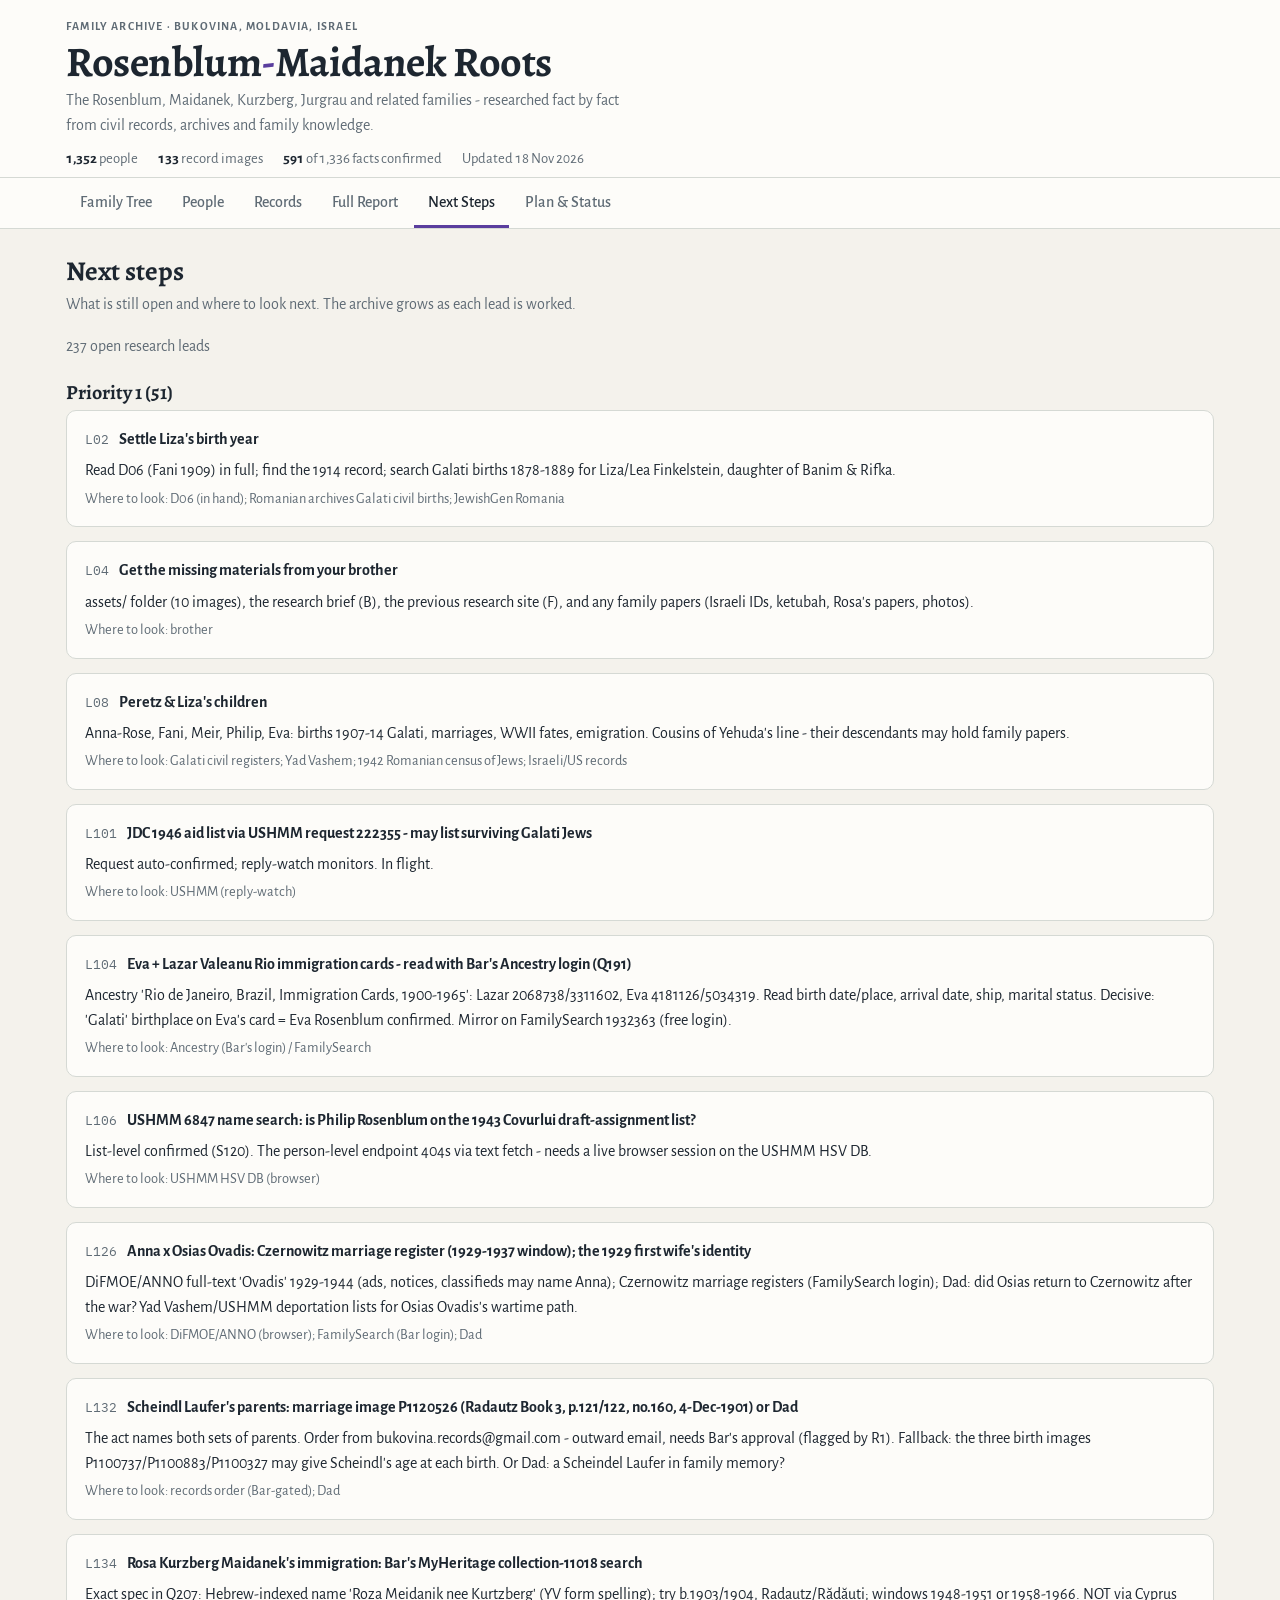
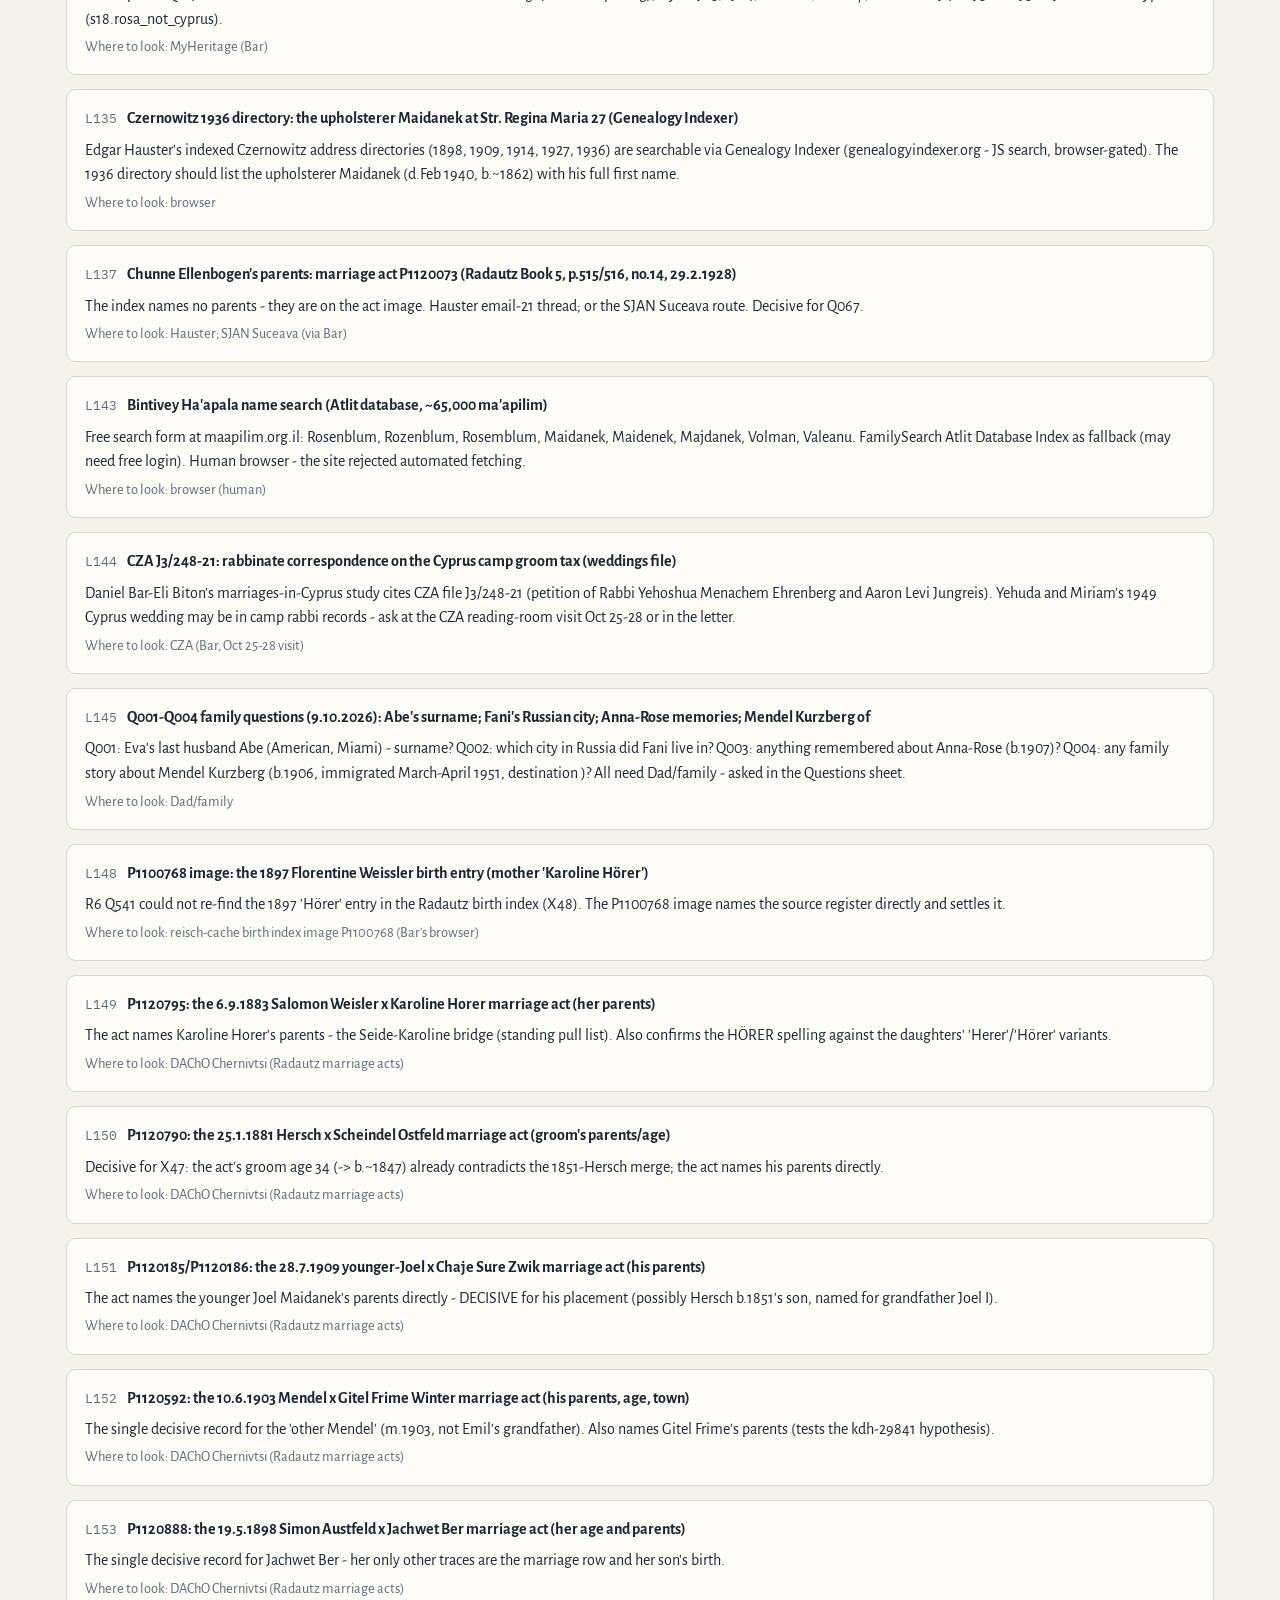
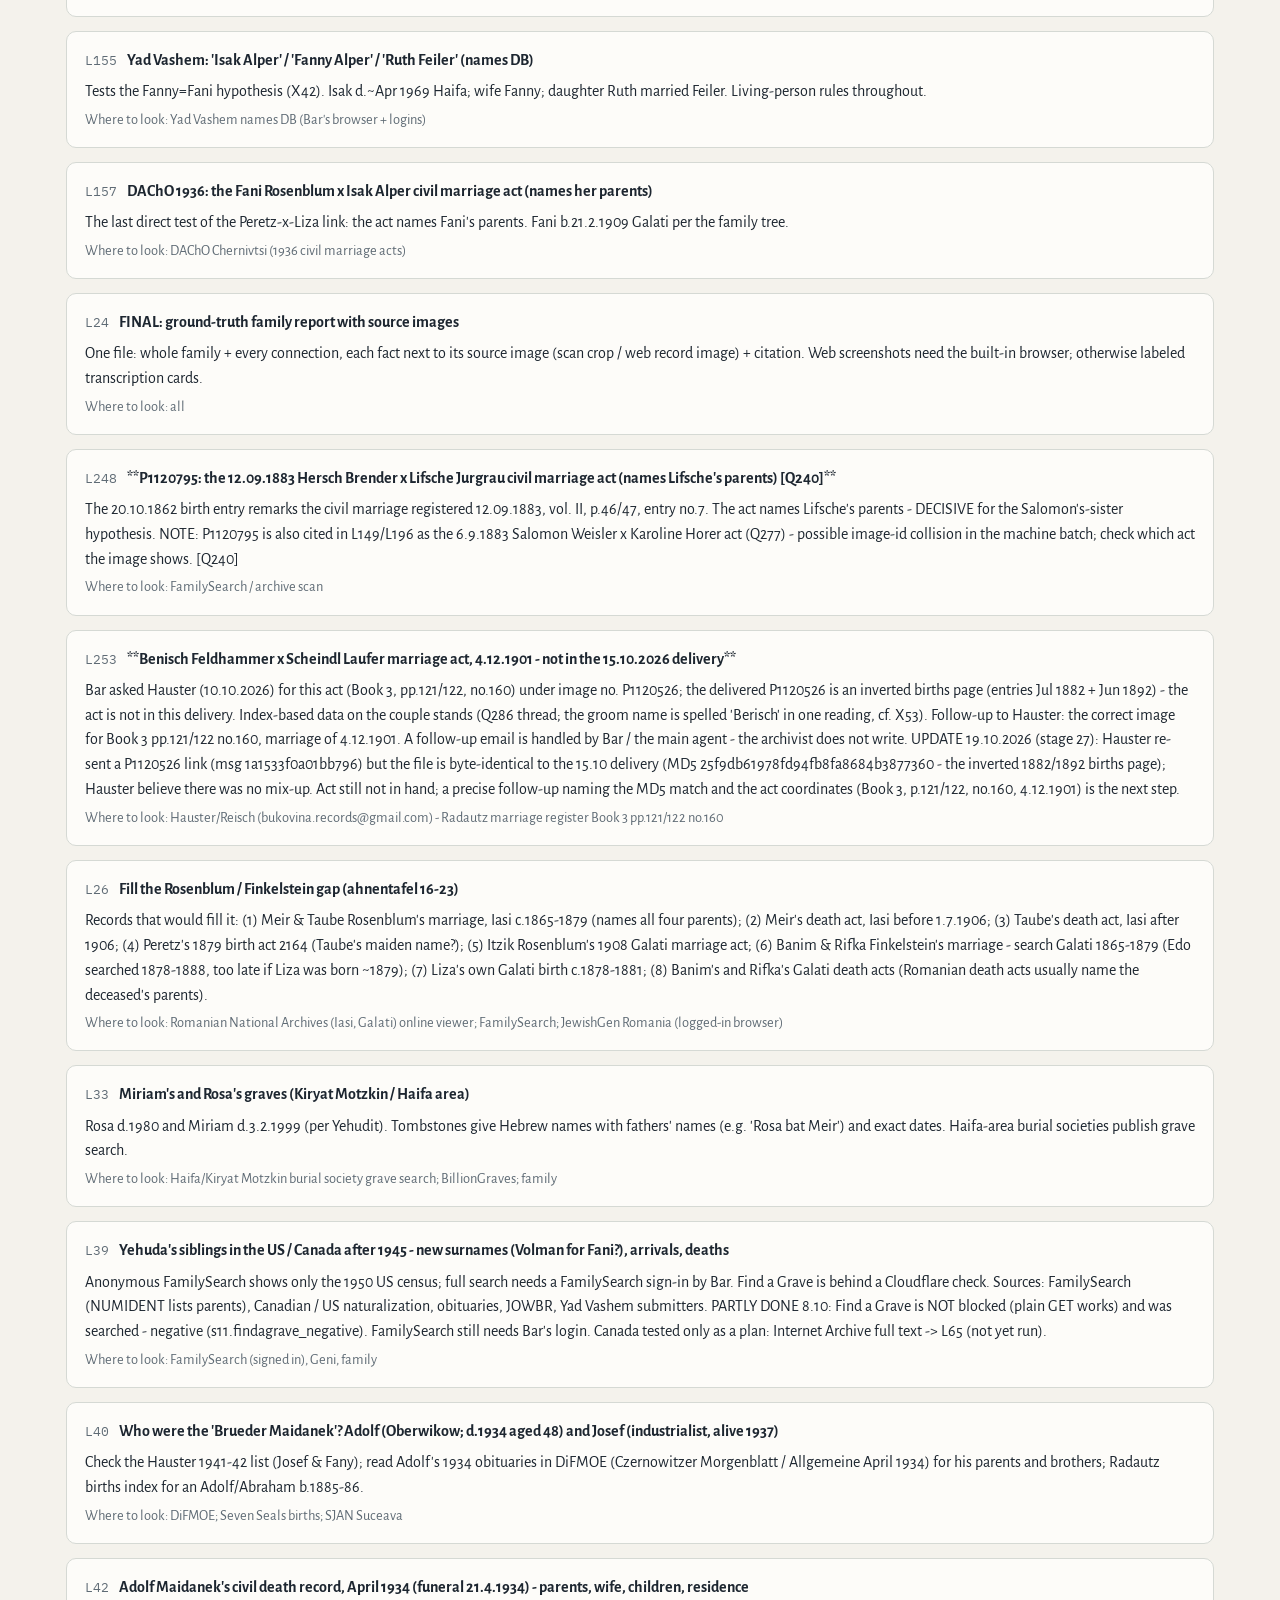
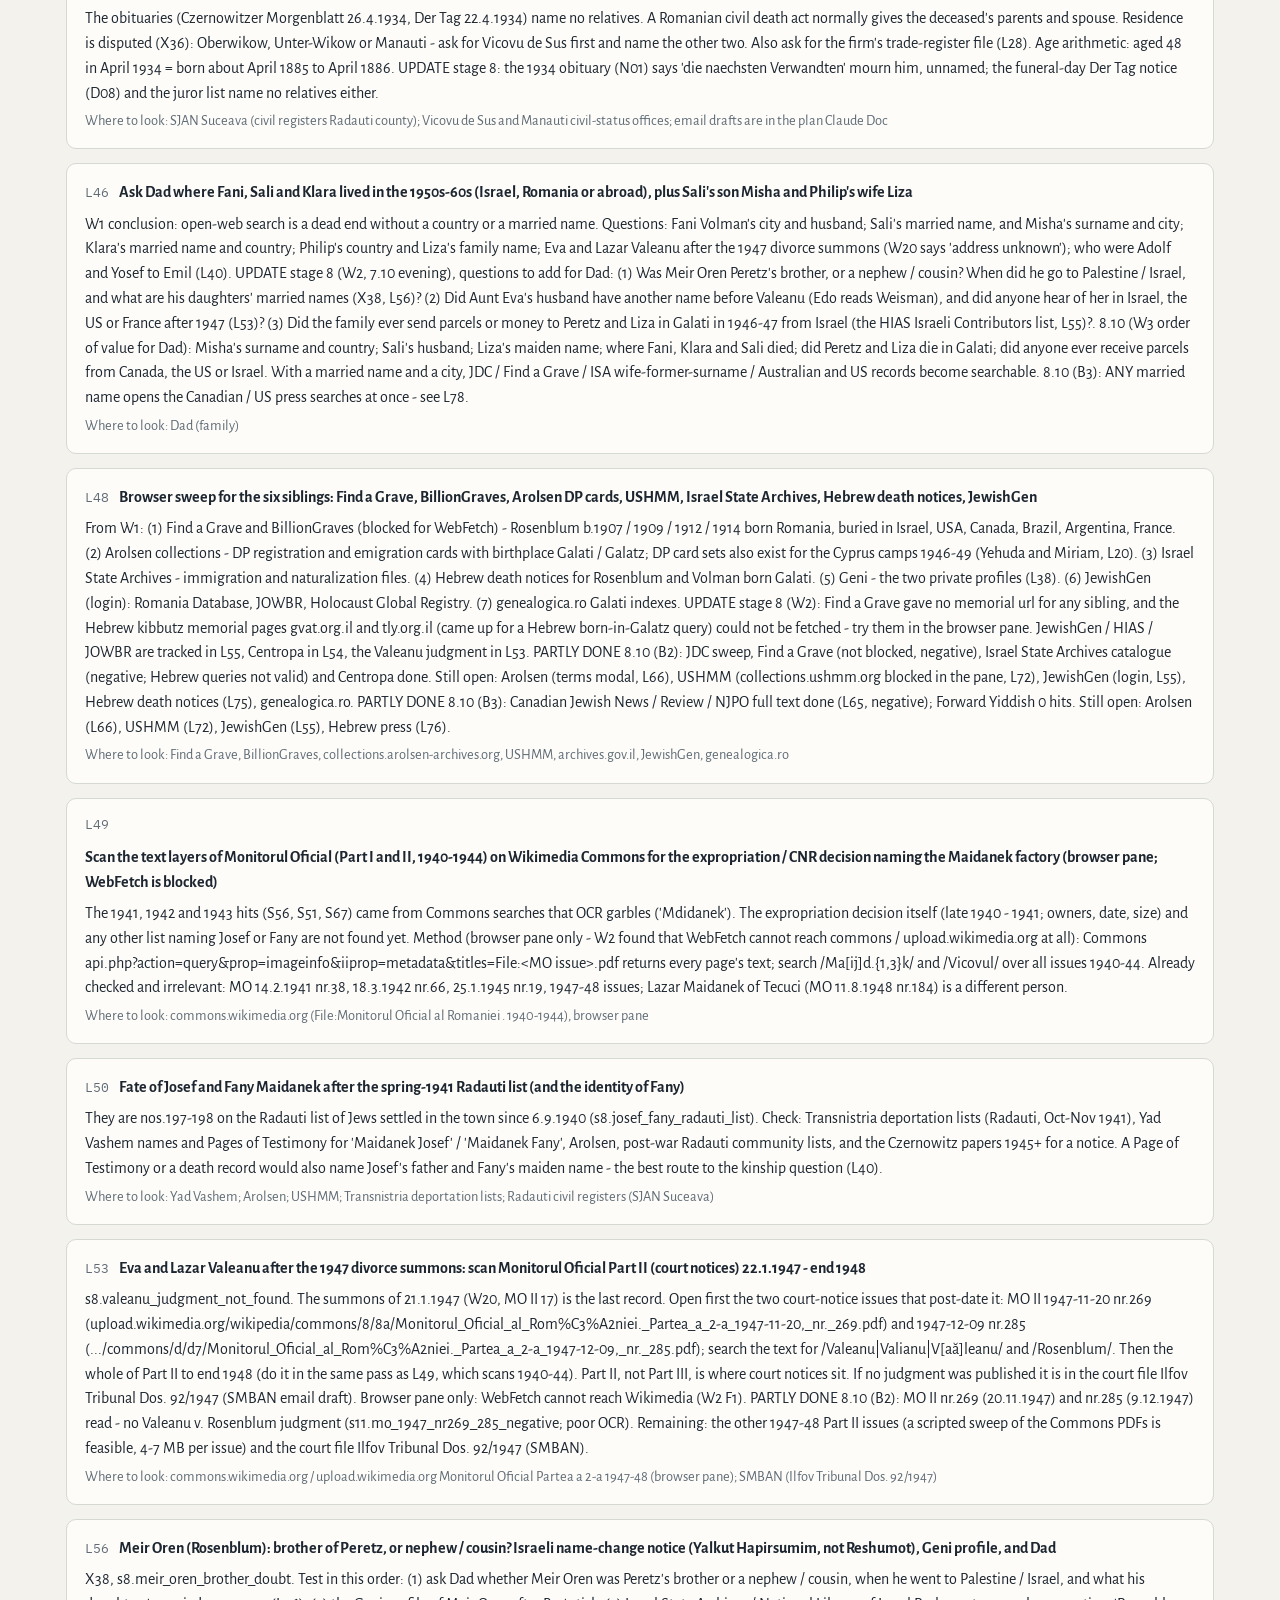
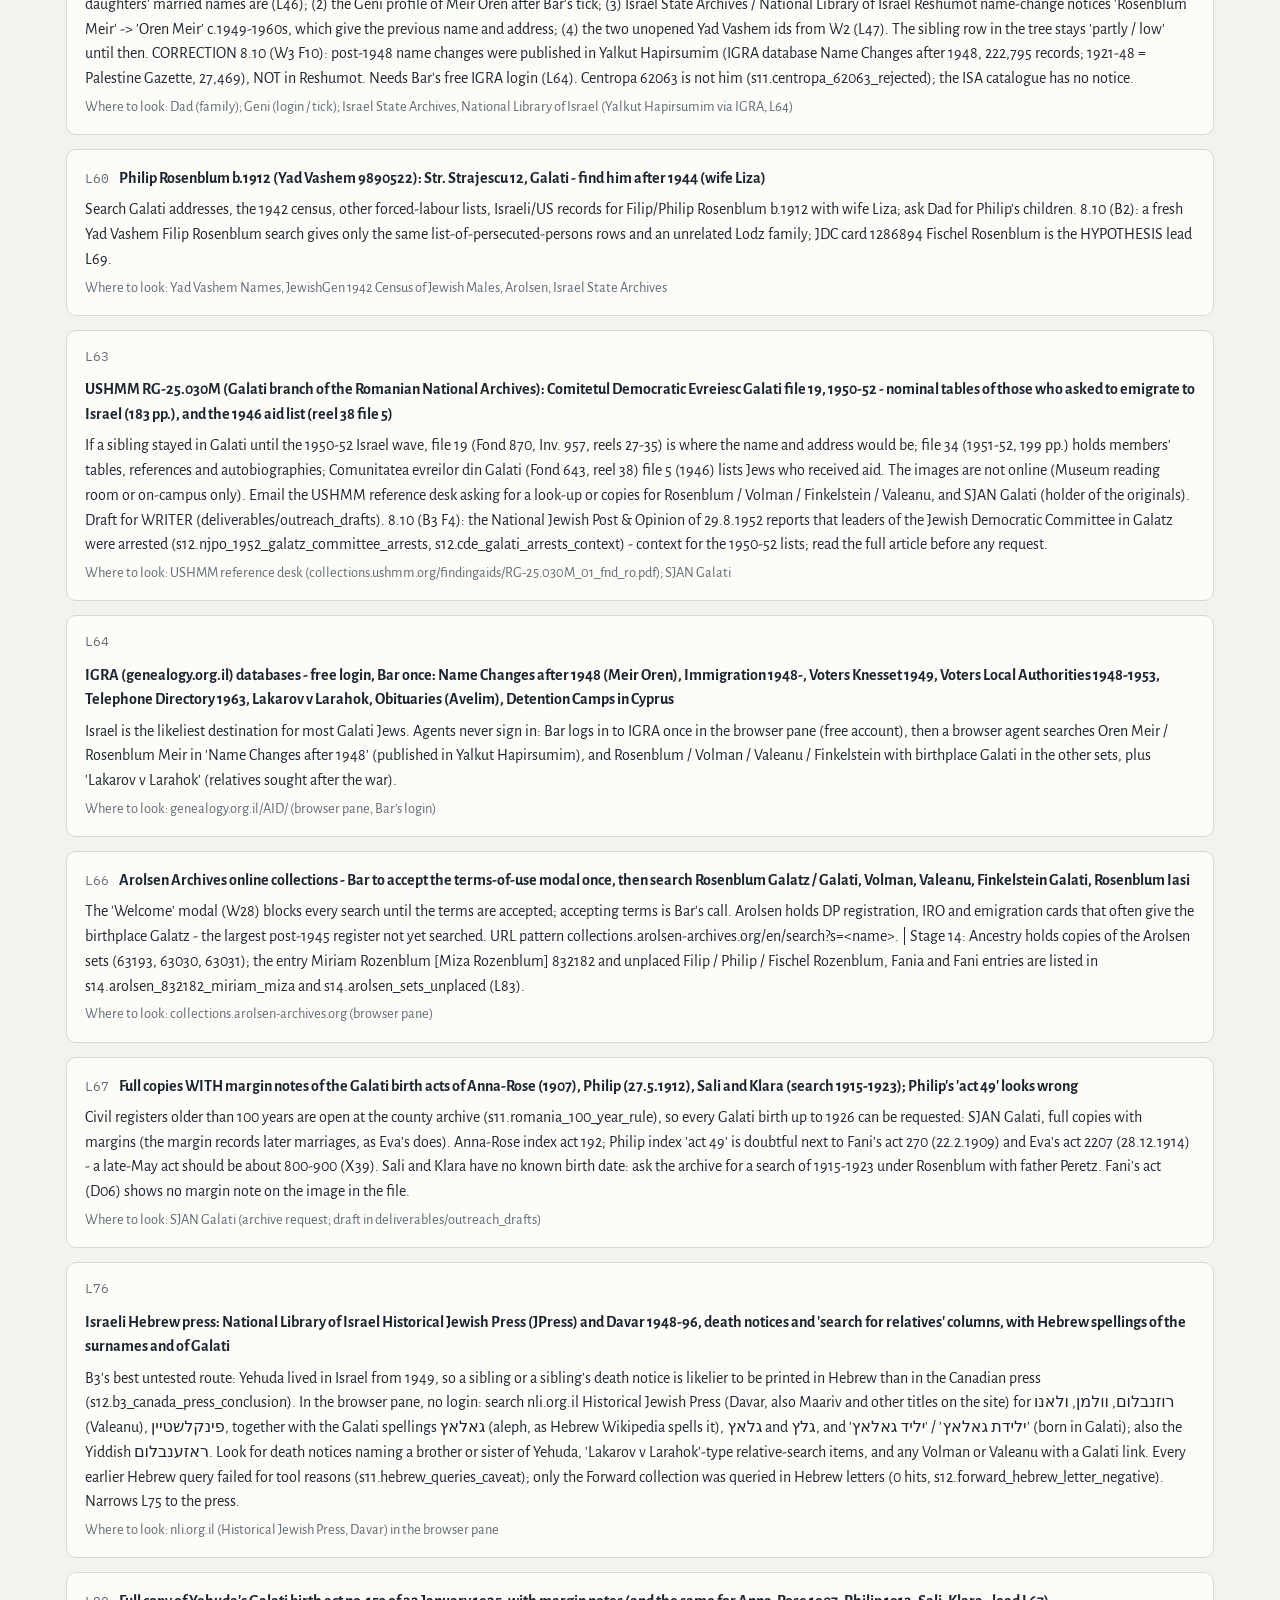
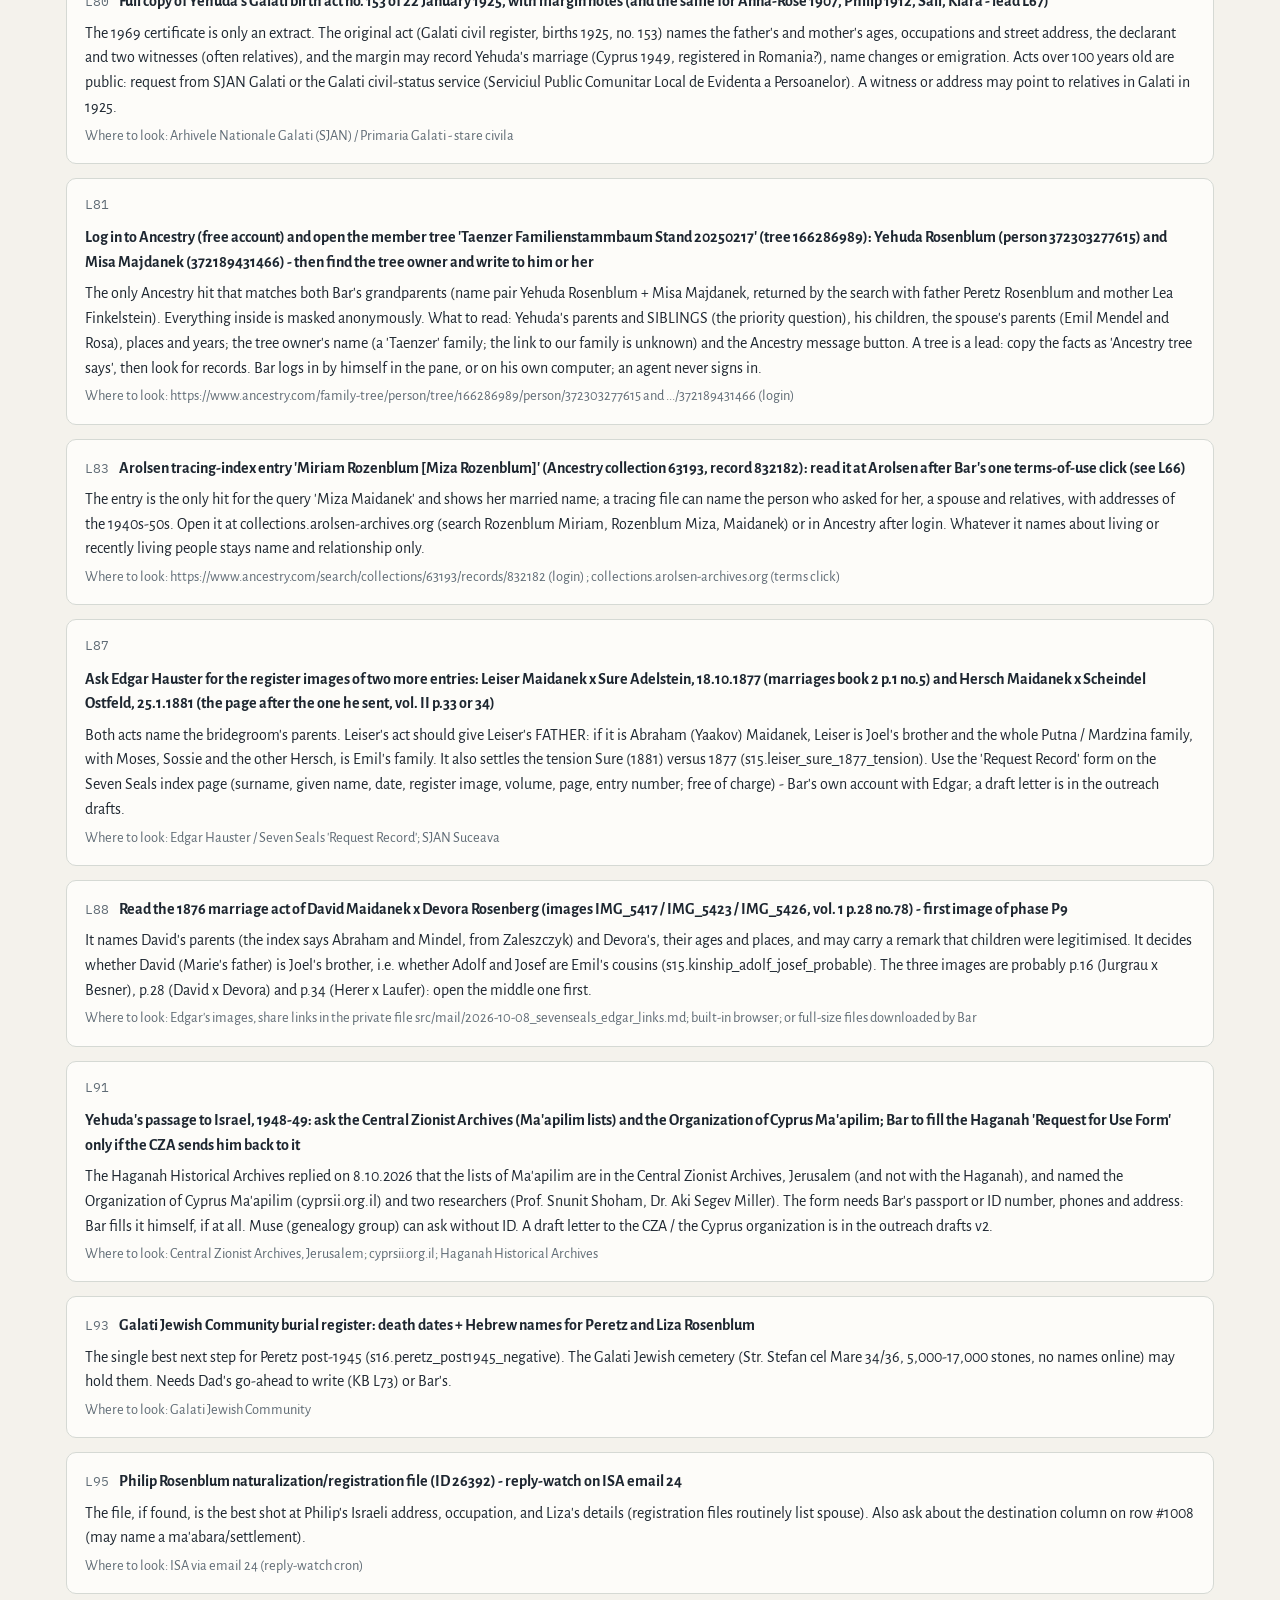
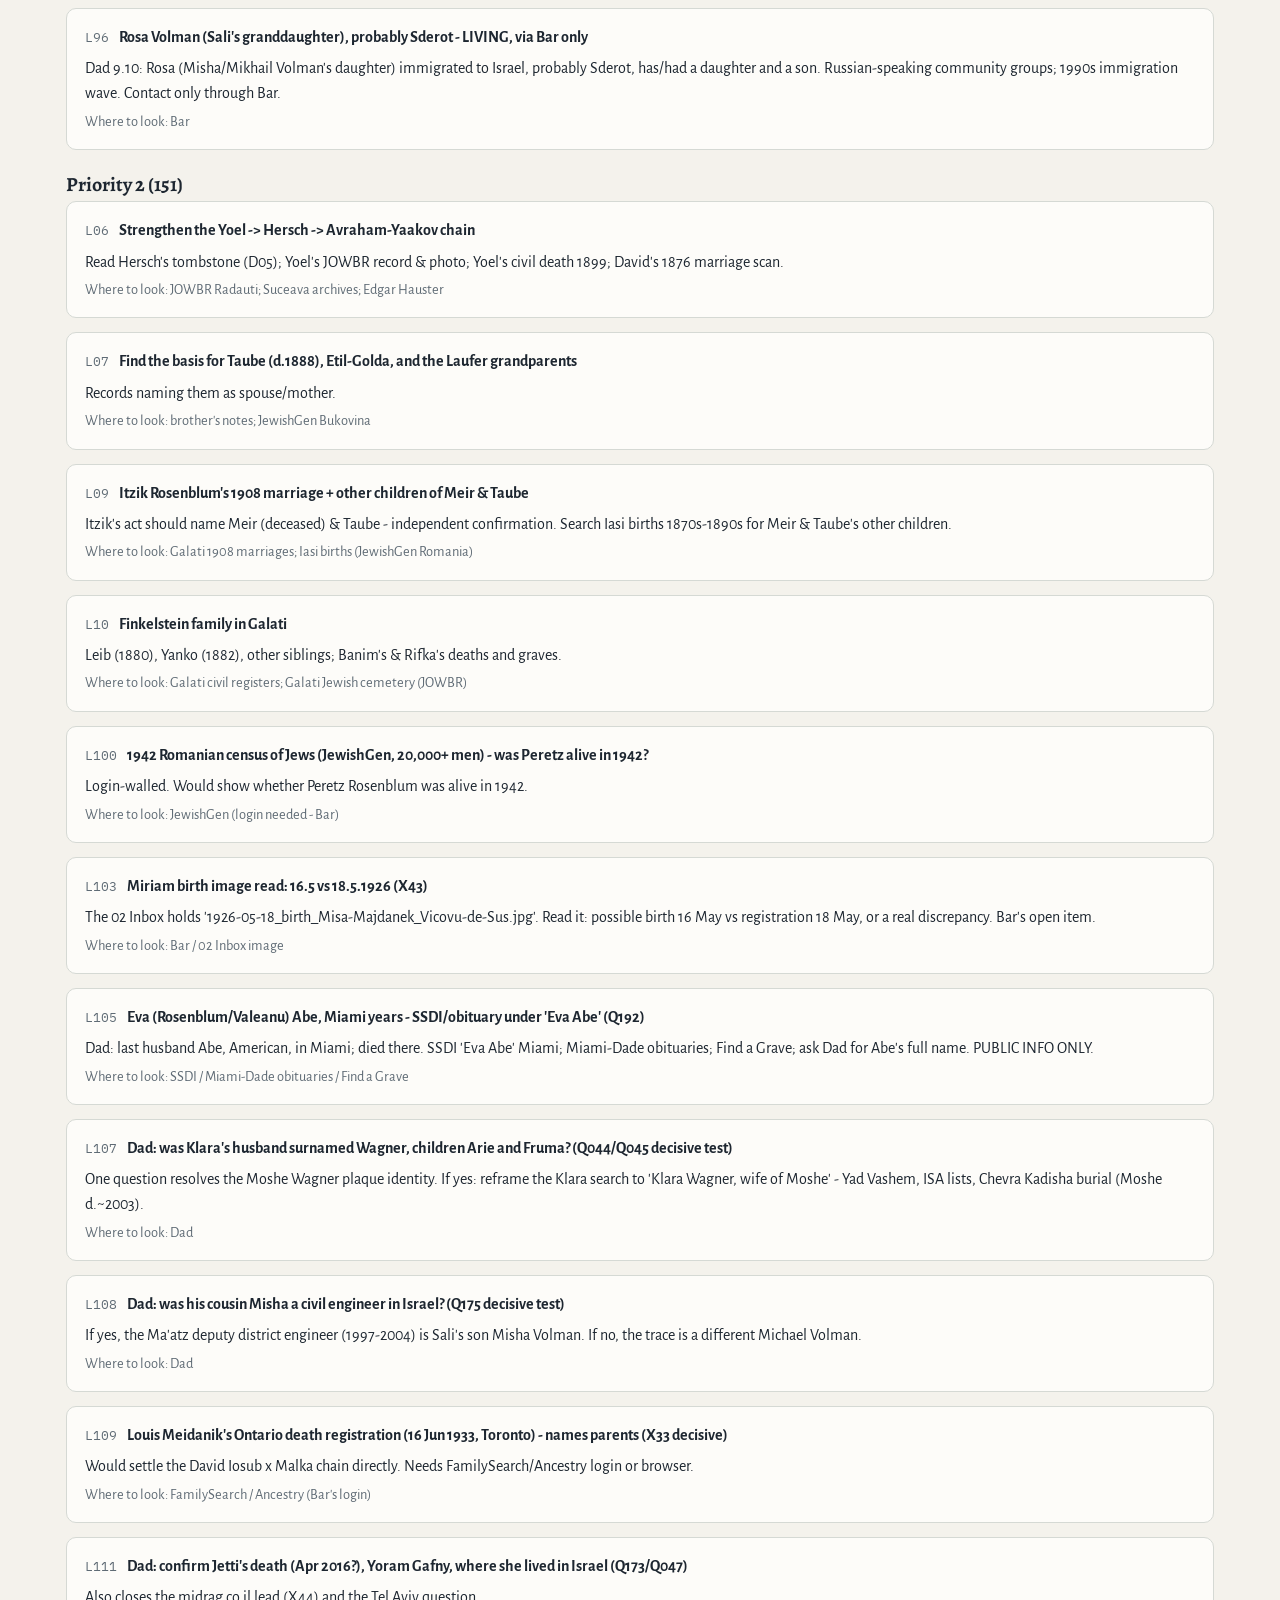
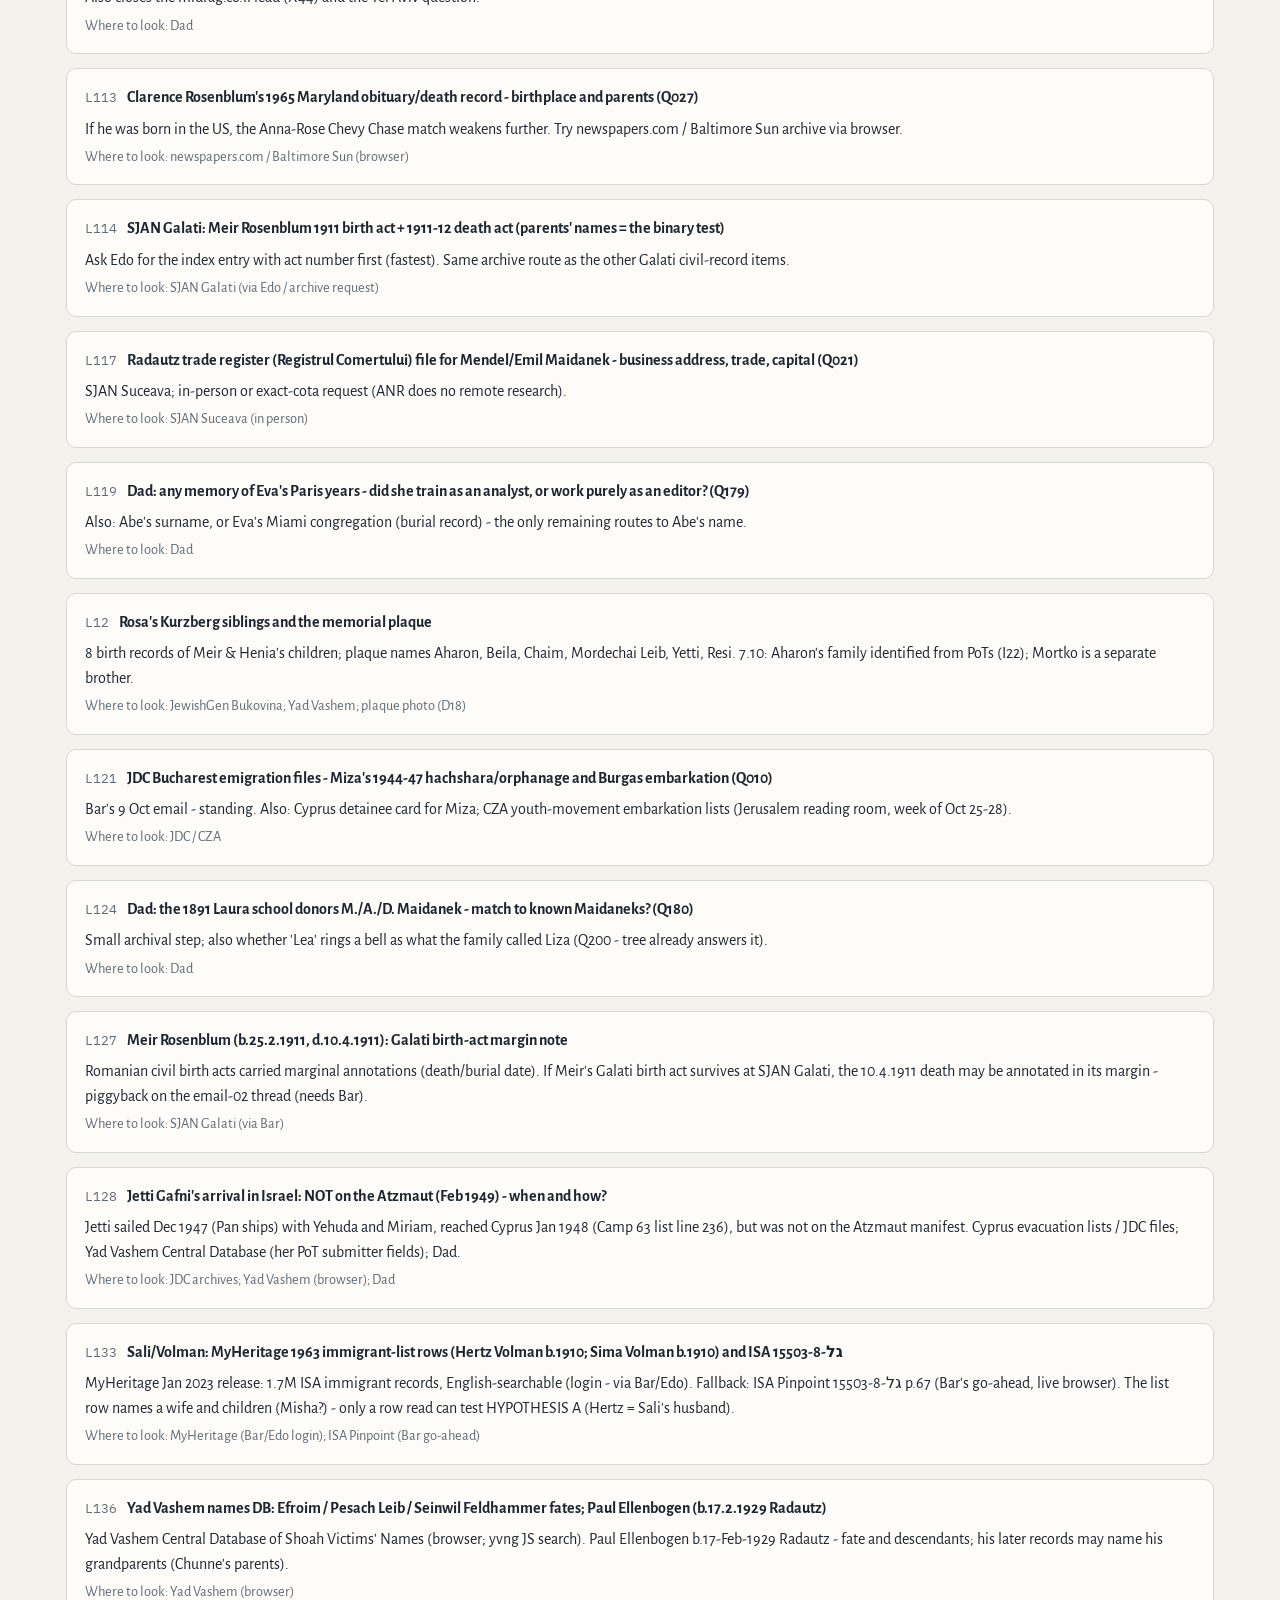
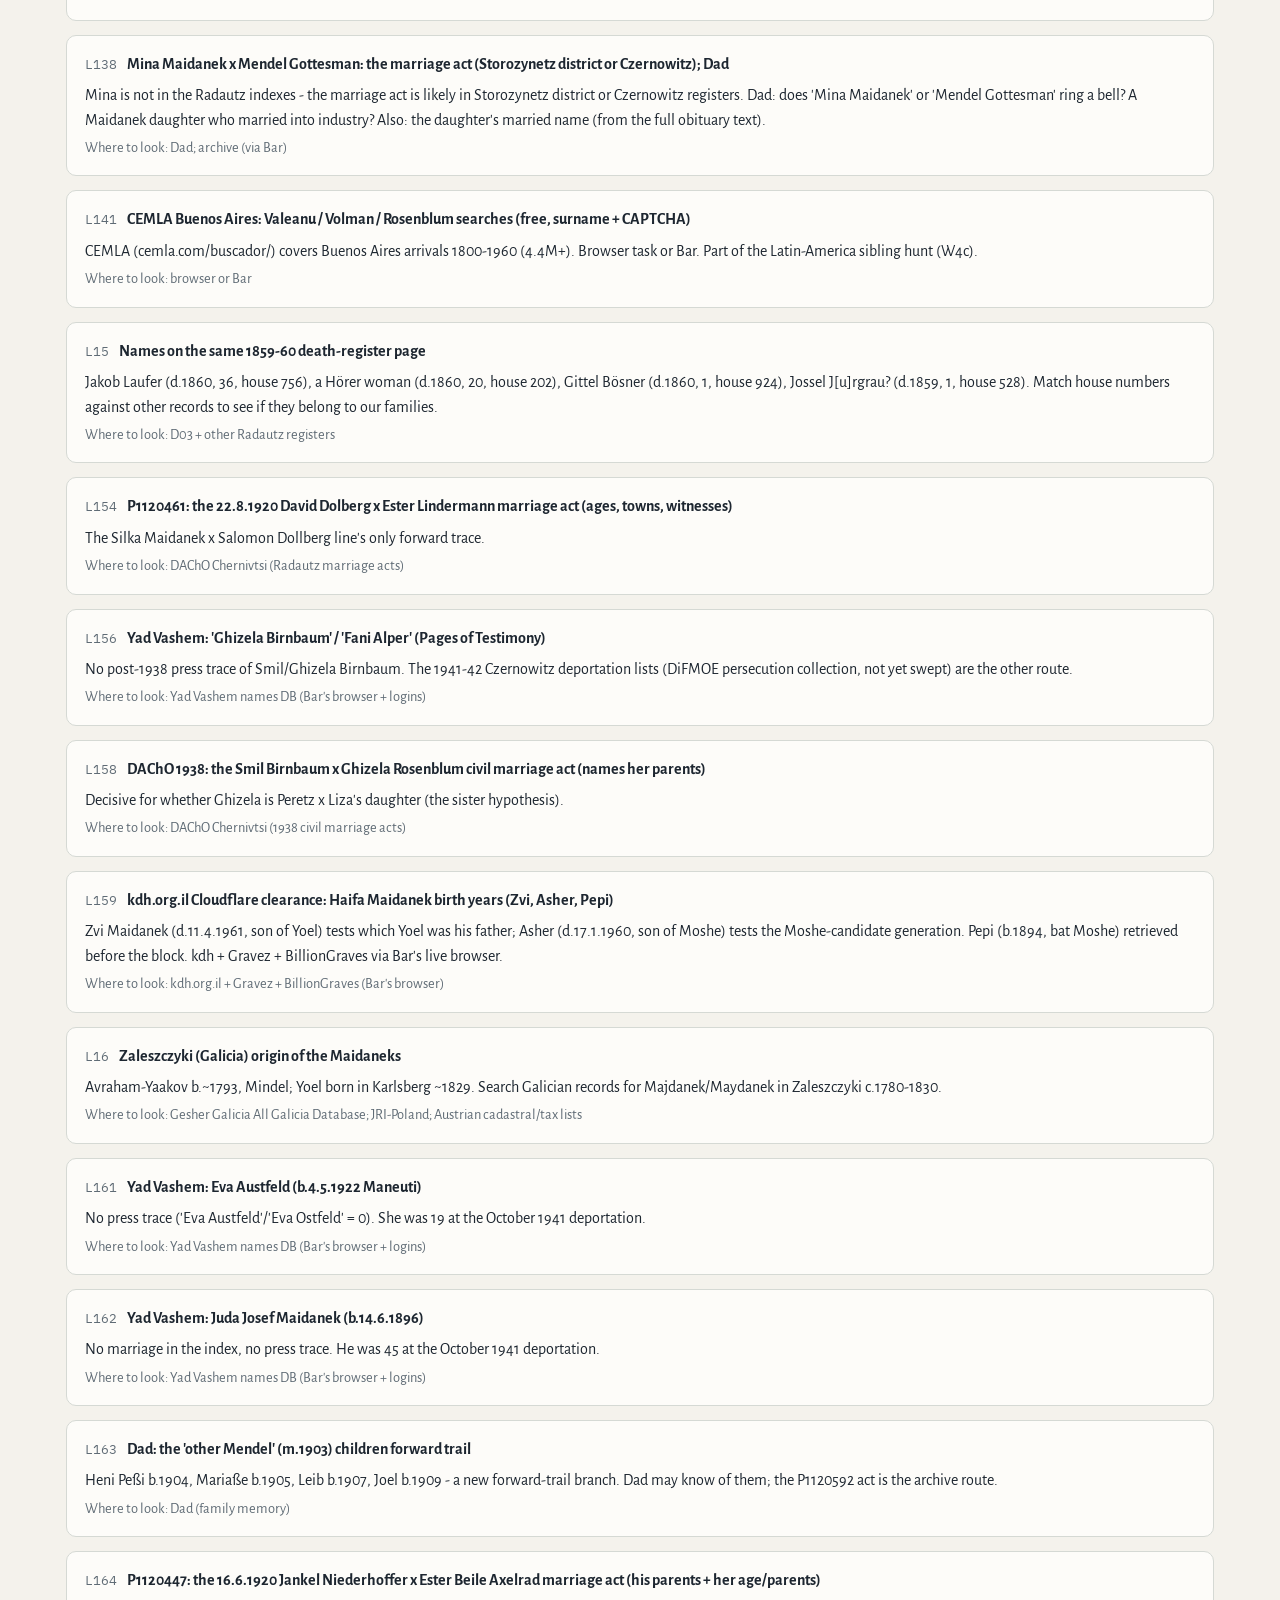
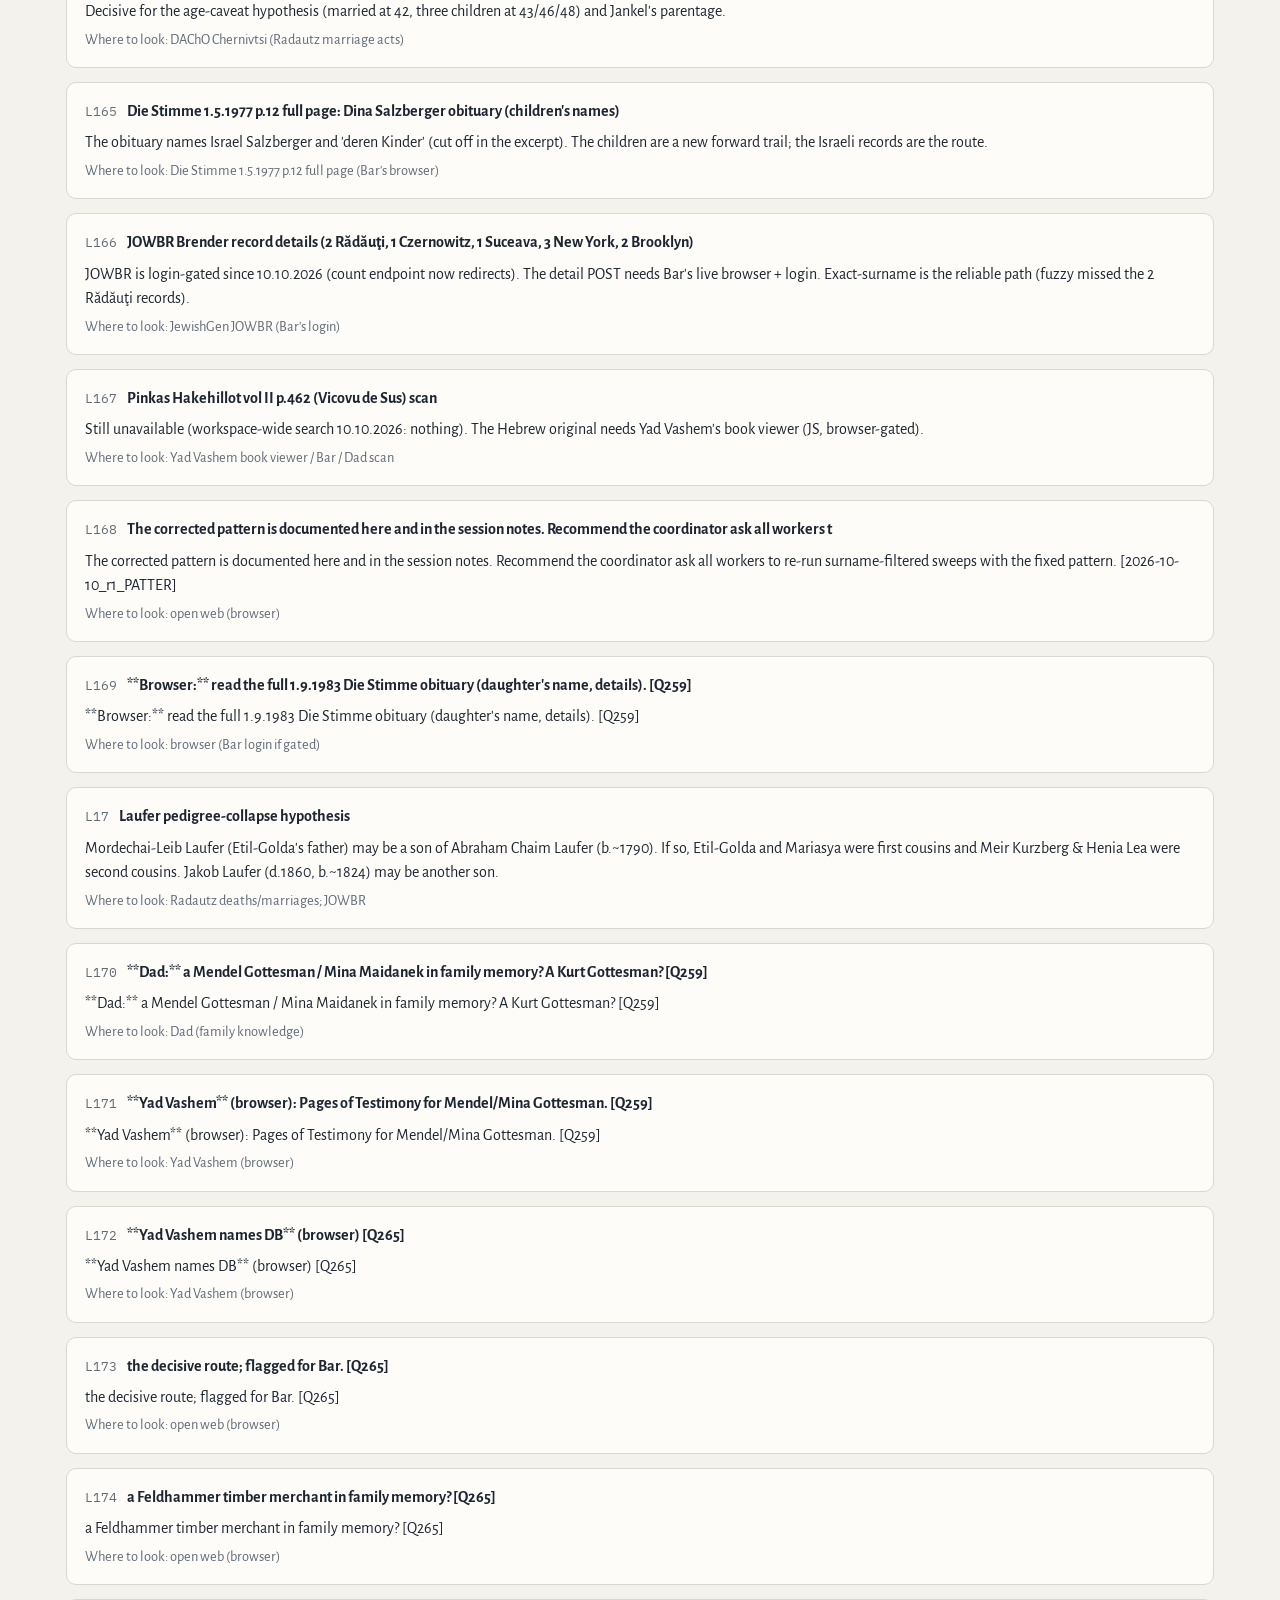
==== next-steps.html @ 656d20b6 "Auto-refresh" ====
<!doctype html>
<html lang="en">
<head>
<meta charset="utf-8">
<meta name="viewport" content="width=device-width,initial-scale=1,viewport-fit=cover">
<meta name="description" content="Rosenblum-Maidanek Roots - a family research archive for the Rosenblum, Maidanek, Kurzberg, Jurgrau and related families of Bukovina, Moldavia and Israel. Every fact tied to its record.">
<title>Next Steps &middot; Rosenblum-Maidanek Roots</title>
<link rel="preconnect" href="https://fonts.googleapis.com">
<link rel="preconnect" href="https://fonts.gstatic.com" crossorigin>
<link rel="stylesheet" href="https://fonts.googleapis.com/css2?family=Alegreya:wght@500;700&family=Alegreya+Sans:ital,wght@0,400;0,500;0,700;1,400&family=Frank+Ruhl+Libre:wght@400;500&family=IBM+Plex+Mono:wght@400;500&display=swap">
<link rel="stylesheet" href="assets/css/style.css">
</head>
<body>
<a class="skip" href="#main">Skip to content</a>
<header class="site"><div class="wrap">
<div class="eyebrow">Family Archive &middot; Bukovina, Moldavia, Israel</div>
<h1>Rosenblum<span class="dash">-</span>Maidanek Roots</h1>
<p class="sub">The Rosenblum, Maidanek, Kurzberg, Jurgrau and related families - researched fact by fact from civil records, archives and family knowledge.</p>
<div class="stats"><span><b>1,352</b> people</span><span><b>133</b> record images</span><span><b>591</b> of 1,336 facts confirmed</span><span>Updated 18 Nov 2026</span></div>
</div></header>
<nav class="main" aria-label="Sections"><div class="wrap"><a href="index.html">Family Tree</a><a href="people.html">People</a><a href="records.html">Records</a><a href="report.html">Full Report</a><a href="next-steps.html" aria-current="page">Next Steps</a><a href="plan.html">Plan & Status</a></div></nav>
<main id="main"><div class="wrap">

<h2>Next steps</h2>
<p class="lede">What is still open and where to look next. The archive grows as each lead is worked.</p>
<p id="counts" class="lede"></p>
<div id="leads"></div>

</div></main>
<footer class="site"><div class="wrap">
<span>Rosenblum-Maidanek Roots &middot; a family research archive</span>
<span>Every fact tied to the record it comes from. Living people appear by name and relationship only.</span>
<span>Updated 18 Nov 2026</span>
</div></footer>
<script src="assets/js/common.js"></script>
<script src="assets/js/next.js"></script>
</body>
</html>
---- assets/css/style.css ----
/* Rosenblum-Maidanek Roots - archival reading-room theme */
:root{
  --paper:#f4f2ec; --card:#fdfcf9; --ink:#1d2630; --muted:#5f6b75; --rule:#d5d9d4;
  --stamp:#5a3e9e; --stamp-soft:#e9e2f6;
  --ok:#2e7a4d; --ok-soft:#dcefe2; --warn:#9a6400; --warn-soft:#f6ead2;
  --bad:#b0281f; --bad-soft:#f7dedb; --open:#2a5fa3; --open-soft:#dce7f6;
  --grey:#7f8a94; --grey-soft:#e6eaec; --inf:#2b7a84; --inf-soft:#d9eef0;
  --b-rosenblum:#3d6ea8; --b-finkelstein:#6a8fc4; --b-maidanek:#8b5a2b; --b-jurgrau:#b07a1e;
  --b-besner:#c4964a; --b-kurzberg:#2d7c6b; --b-laufer:#5f9282; --b-rafoul:#7b4e8c;
  --b-horer:#9b6bab; --b-herer:#9b6bab; --b-:#aab3ba;
  --f-display:"Alegreya","Iowan Old Style",Georgia,serif;
  --f-body:"Alegreya Sans","Segoe UI",system-ui,sans-serif;
  --f-he:"Frank Ruhl Libre",David,"Times New Roman",serif;
  --f-mono:"IBM Plex Mono",ui-monospace,Menlo,Consolas,monospace;
}
*{box-sizing:border-box}
html{-webkit-text-size-adjust:100%}
body{background:var(--paper);color:var(--ink);font:16px/1.55 var(--f-body);margin:0}
a{color:var(--stamp)}
.wrap{max-width:1180px;margin:0 auto;padding-inline:16px}
.he{font-family:var(--f-he);direction:rtl;unicode-bidi:isolate}
.mono{font-family:var(--f-mono);font-size:.82em}

/* header + nav */
header.site{border-bottom:1px solid var(--rule);background:var(--card)}
header.site .wrap{padding-block:18px 0}
.eyebrow{font-size:.74rem;letter-spacing:.1em;text-transform:uppercase;color:var(--muted);font-weight:700}
header.site h1{font:700 clamp(28px,4.6vw,42px)/1.05 var(--f-display);margin:.25rem 0;letter-spacing:-.01em}
header.site h1 .dash{color:var(--stamp)}
header.site .sub{color:var(--muted);margin:0 0 .4rem;max-width:72ch}
.stats{display:flex;flex-wrap:wrap;gap:6px 20px;margin:.6rem 0 .4rem;font-size:.92rem;color:var(--muted);font-variant-numeric:tabular-nums}
.stats b{color:var(--ink)}
nav.main{position:sticky;top:0;z-index:30;background:var(--card);border-bottom:1px solid var(--rule)}
nav.main .wrap{display:flex;gap:2px;overflow-x:auto;scrollbar-width:none;padding-block:0}
nav.main a{display:block;padding:12px 14px 10px;white-space:nowrap;color:var(--muted);font-weight:500;
  text-decoration:none;border-bottom:3px solid transparent}
nav.main a[aria-current="page"]{color:var(--ink);border-bottom-color:var(--stamp)}
main{padding-block:26px 70px}
h2{font:700 1.7rem/1.15 var(--f-display);margin:0 0 .35rem}
h3{font:700 1.25rem/1.2 var(--f-display);margin:1.4rem 0 .3rem}
.lede{color:var(--muted);max-width:74ch;margin:0 0 18px}
footer.site{border-top:1px solid var(--rule);color:var(--muted);font-size:.88rem;padding-block:22px}
footer.site .wrap{display:flex;flex-wrap:wrap;gap:6px 24px;justify-content:space-between}

/* badges, chips, buttons */
.st{display:inline-block;font-size:.72rem;font-weight:700;letter-spacing:.03em;padding:1px 7px;border-radius:4px;white-space:nowrap}
.st.confirmed{background:var(--ok-soft);color:var(--ok)} .st.partly{background:var(--warn-soft);color:var(--warn)}
.st.contradicted{background:var(--bad-soft);color:var(--bad)} .st.open{background:var(--open-soft);color:var(--open)}
.st.unchecked,.st.computed{background:var(--grey-soft);color:var(--grey)} .st.inference{background:var(--inf-soft);color:var(--inf)}
.st.rejected{background:var(--bad);color:#fff}
.evsrc{font-size:.8rem;color:var(--muted)} .evsrc a{color:var(--stamp)}
tr.hilite td{background:var(--stamp-soft)}
.rejsec{margin-top:1rem;border:1px solid var(--rule);border-radius:6px;padding:.4rem .8rem;background:var(--card)}
.rejsec summary{cursor:pointer;font-weight:600;color:var(--muted)}
.badge{display:inline-block;font-size:.72rem;font-weight:700;padding:1px 7px;border-radius:4px;border:1px solid var(--rule);color:var(--muted)}
.btn{border:1px solid var(--rule);background:var(--card);border-radius:6px;padding:6px 14px;cursor:pointer;font:inherit}
.btn:hover{border-color:var(--stamp)}
.chips{display:flex;flex-wrap:wrap;gap:6px;margin:10px 0}
.chip{border:1px solid var(--rule);background:var(--card);border-radius:999px;padding:3px 11px;font-size:.86rem;
  cursor:pointer;display:inline-flex;align-items:center;gap:6px;font:inherit}
.chip[aria-pressed="true"]{background:var(--stamp-soft);border-color:var(--stamp)}
.chip .sw{width:10px;height:10px;border-radius:2px;background:var(--c,#aab3ba)}
.card{background:var(--card);border:1px solid var(--rule);border-radius:10px;padding:16px 18px;margin:0 0 14px}
.toolbar{display:flex;flex-wrap:wrap;gap:10px 16px;align-items:center;margin:0 0 14px}
input[type=search],select{font:inherit;padding:7px 12px;border:1px solid var(--rule);border-radius:7px;background:var(--card);color:var(--ink)}
input[type=search]{min-width:min(320px,100%)}

/* pedigree */
.ped{margin:0 0 34px}
.legend{display:flex;flex-wrap:wrap;gap:6px 20px;font-size:.85rem;color:var(--muted);margin:8px 0}
.legend span{display:inline-flex;align-items:center;gap:7px}
.treebox{overflow:auto;border:1px solid var(--rule);border-radius:10px;background:var(--card);max-height:70vh}
.gen-labels{display:flex;position:sticky;top:0;background:var(--card);border-bottom:1px solid var(--rule);z-index:2;font-size:.75rem;color:var(--muted)}
.gen-labels div{width:230px;flex:none;padding:6px 8px;font-weight:600}
.canvas{position:relative}
.canvas svg{position:absolute;inset:0}
a.node{position:absolute;width:188px;min-height:54px;background:var(--card);border:1px solid var(--rule);
  border-left:5px solid var(--bc,#aab3ba);border-radius:8px;padding:7px 10px;text-decoration:none;color:var(--ink);
  display:flex;flex-direction:column;justify-content:center;box-shadow:0 1px 3px rgba(20,25,30,.08)}
a.node:hover{border-color:var(--stamp)}
a.node .nm{font-weight:600;font-size:.92rem;line-height:1.25}
a.node .yr{font-size:.78rem;color:var(--muted)}
a.node .sib{font-size:.68rem;border:1px solid var(--rule);border-radius:8px;padding:0 5px;margin-left:6px;color:var(--muted)}
.treebox .dim{opacity:.22}
.branch-grid{display:grid;grid-template-columns:repeat(auto-fill,minmax(300px,1fr));gap:14px;margin-top:8px}
.branch-card{border-top:4px solid var(--bc,#aab3ba)}

/* people */
.person-row{display:flex;gap:12px;align-items:baseline;padding:9px 4px;border-bottom:1px solid var(--rule)}
.person-row a{font-weight:600;text-decoration:none;color:var(--ink)}
.person-row a:hover{color:var(--stamp)}
.person-row .meta{color:var(--muted);font-size:.88rem}
.dot{display:inline-block;width:10px;height:10px;border-radius:2px;background:var(--c,#aab3ba);flex:none;align-self:center}
.pager{display:flex;gap:8px;align-items:center;margin:16px 0;flex-wrap:wrap}
.detail-head{display:flex;flex-wrap:wrap;gap:8px 18px;align-items:baseline}
.detail-head h2{margin:0}
.facts{display:grid;grid-template-columns:130px 1fr;gap:4px 14px;margin:.4rem 0}
.facts dt{font-weight:600;color:var(--muted);font-size:.88rem}
.facts dd{margin:0}
.claim{border:1px solid var(--rule);border-radius:8px;padding:10px 14px;margin:0 0 10px;background:var(--card)}
.claim .cit{font-size:.86rem;color:var(--muted);margin-top:6px}
.claim summary{cursor:pointer;color:var(--stamp);font-size:.88rem}
.thumbs{display:grid;grid-template-columns:repeat(auto-fill,minmax(150px,1fr));gap:10px;margin-top:8px}
.thumb{border:1px solid var(--rule);border-radius:8px;overflow:hidden;background:var(--card);cursor:pointer;padding:0;font:inherit;color:inherit;text-align:left}
.thumb img{display:block;width:100%;height:110px;object-fit:cover;background:#e8e6df}
.thumb span{display:block;font-size:.76rem;color:var(--muted);padding:6px 8px;line-height:1.3}
.noimg{color:var(--muted);font-size:.9rem;font-style:italic}

/* records */
.gallery{display:grid;grid-template-columns:repeat(auto-fill,minmax(170px,1fr));gap:12px}
table{border-collapse:collapse;width:100%;font-size:.92rem}
th,td{text-align:left;padding:8px 10px;border-bottom:1px solid var(--rule);vertical-align:top}
th{font-size:.78rem;text-transform:uppercase;letter-spacing:.05em;color:var(--muted)}
.tbl{overflow-x:auto;background:var(--card);border:1px solid var(--rule);border-radius:10px}
.lightbox{position:fixed;inset:0;background:rgba(10,14,18,.92);z-index:100;display:flex;align-items:center;justify-content:center;padding:20px}
.lightbox img{max-width:100%;max-height:92vh;border-radius:6px;background:#fff}
.lightbox .cap{position:absolute;bottom:14px;left:0;right:0;text-align:center;color:#cfd6da;font-size:.9rem;padding:0 20px}
.lightbox button{position:absolute;top:14px;right:16px}

/* report / misc */
.stack{display:grid;gap:14px}
.md h4{font:700 1.05rem var(--f-display);margin:1rem 0 .3rem}
.md ul{margin:.3rem 0 .8rem;padding-left:1.3rem}
.md li{margin:.25rem 0}
.md p{margin:.4rem 0;max-width:78ch}
.grid2{display:grid;grid-template-columns:1fr 1fr;gap:14px}
@media(max-width:760px){.grid2{grid-template-columns:1fr}.facts{grid-template-columns:1fr}}
.skip{position:absolute;left:-9999px}
.skip:focus{left:8px;top:8px;background:var(--card);padding:8px 14px;z-index:200;border:1px solid var(--stamp)}
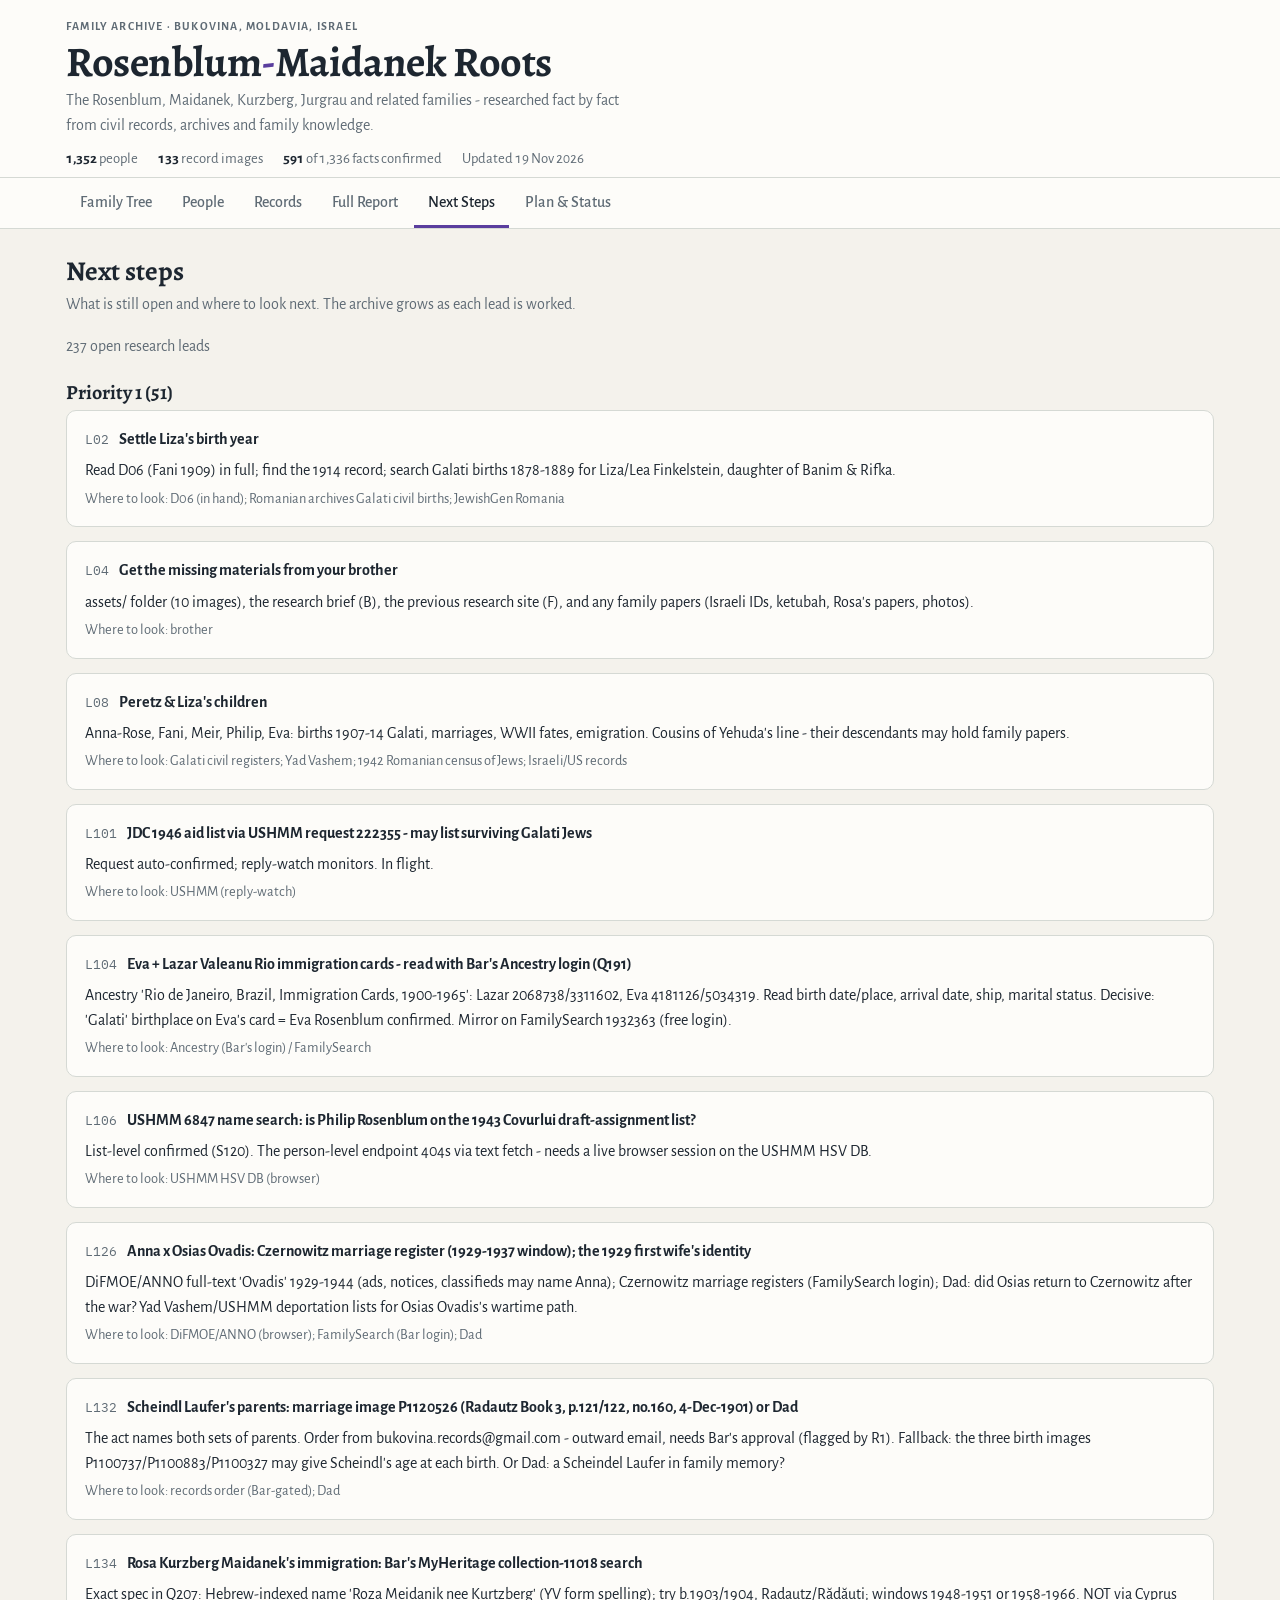
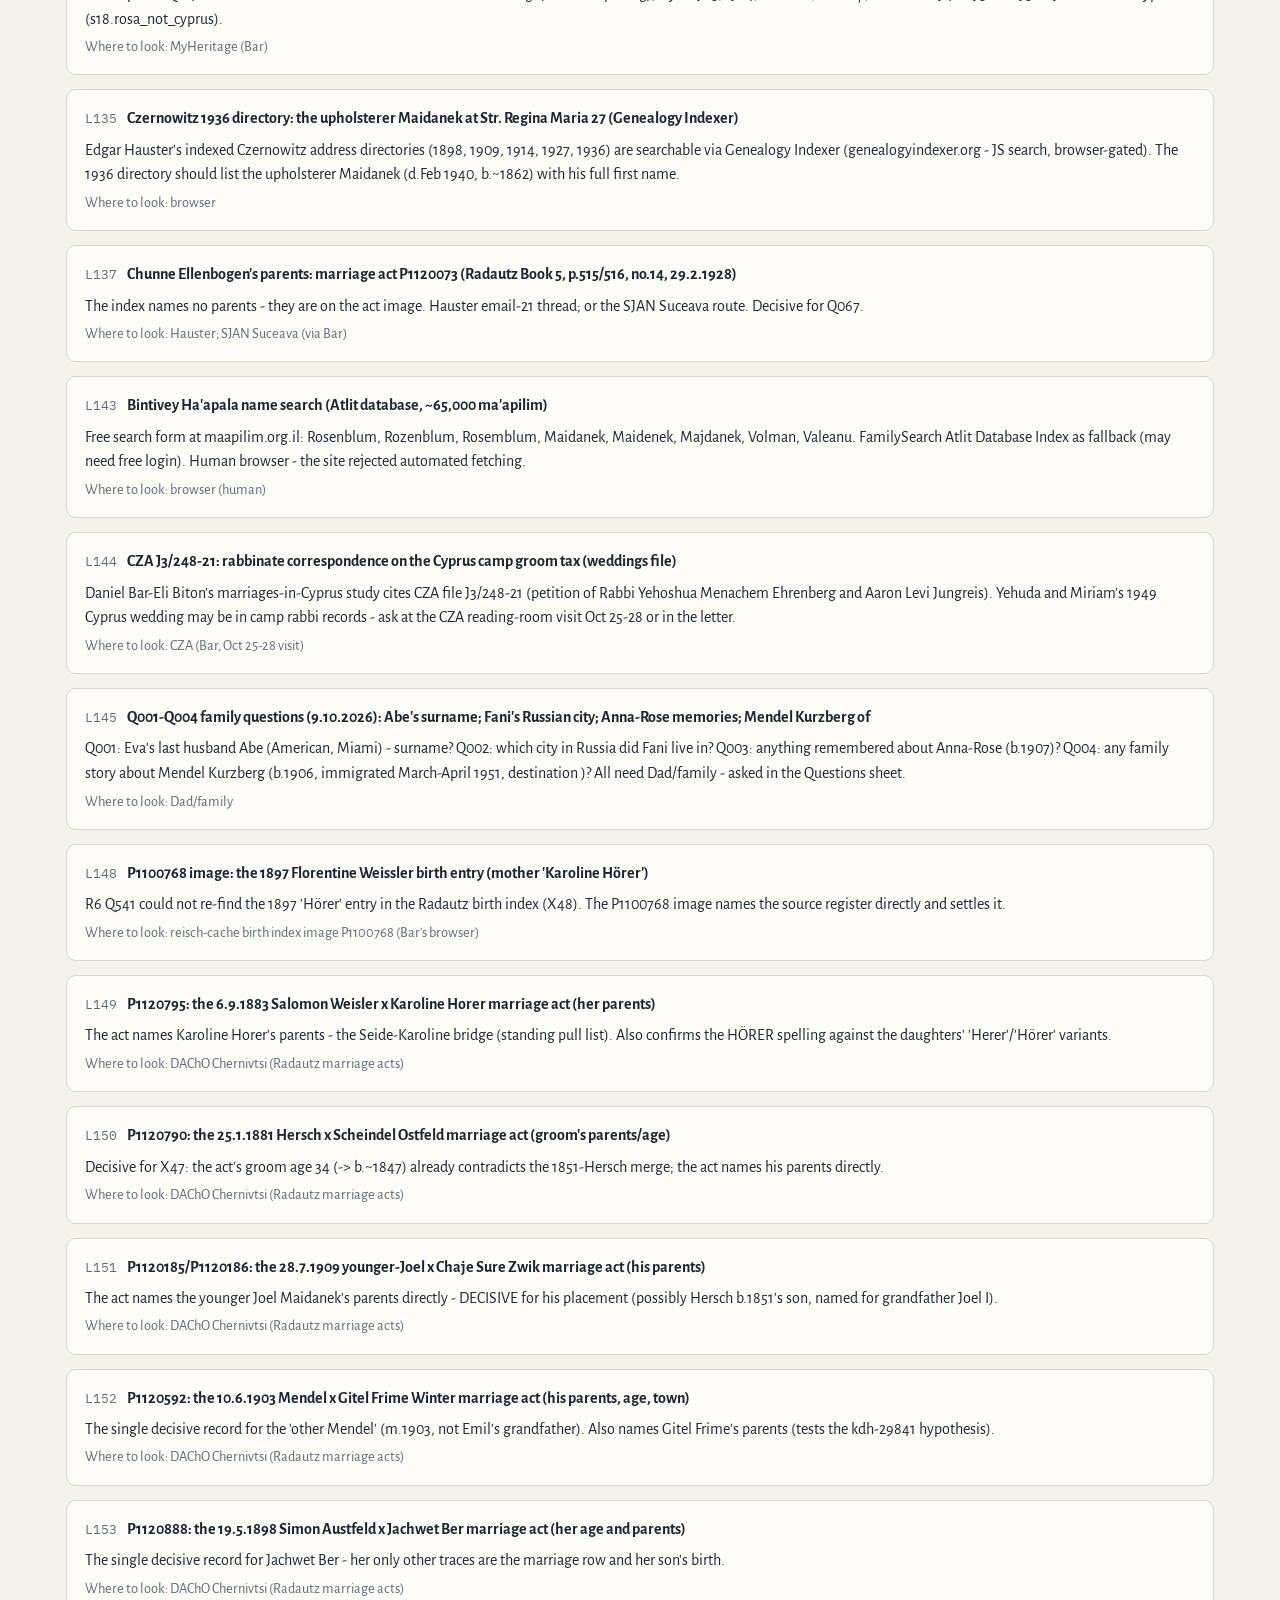
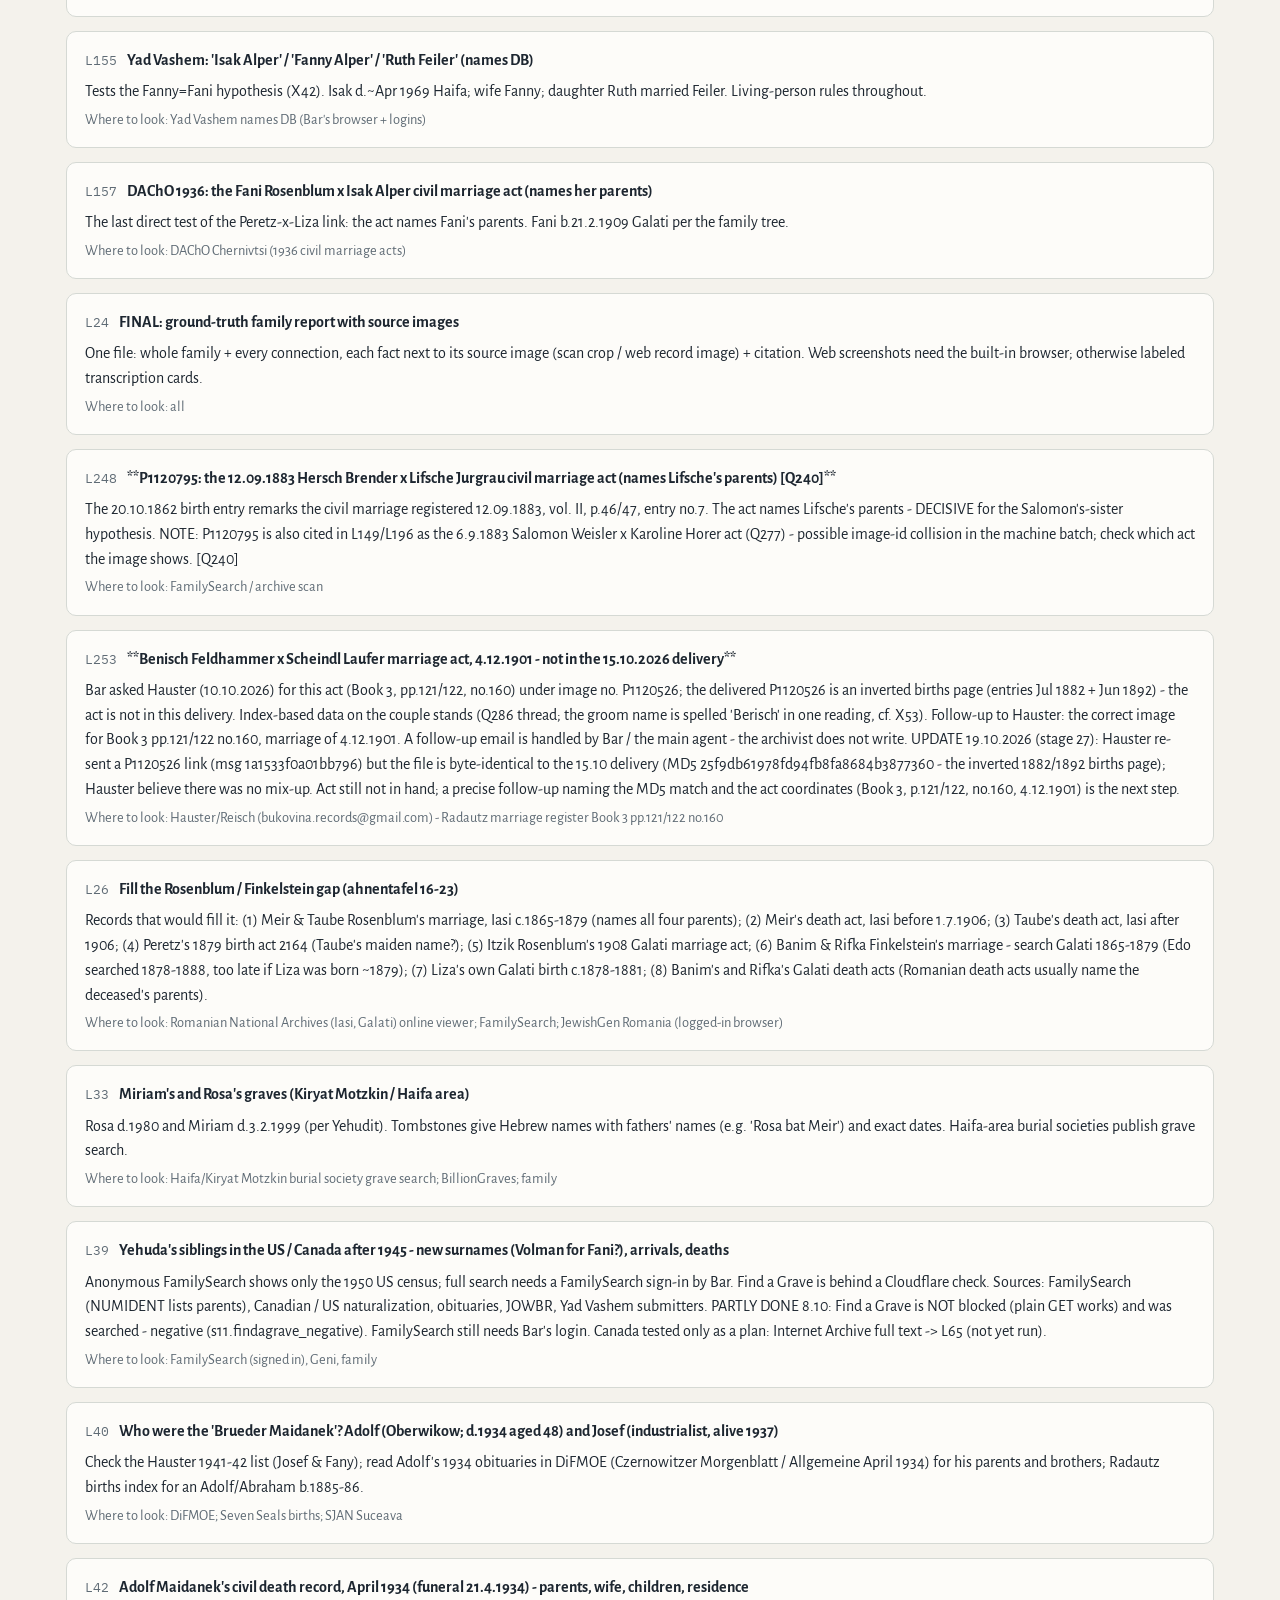
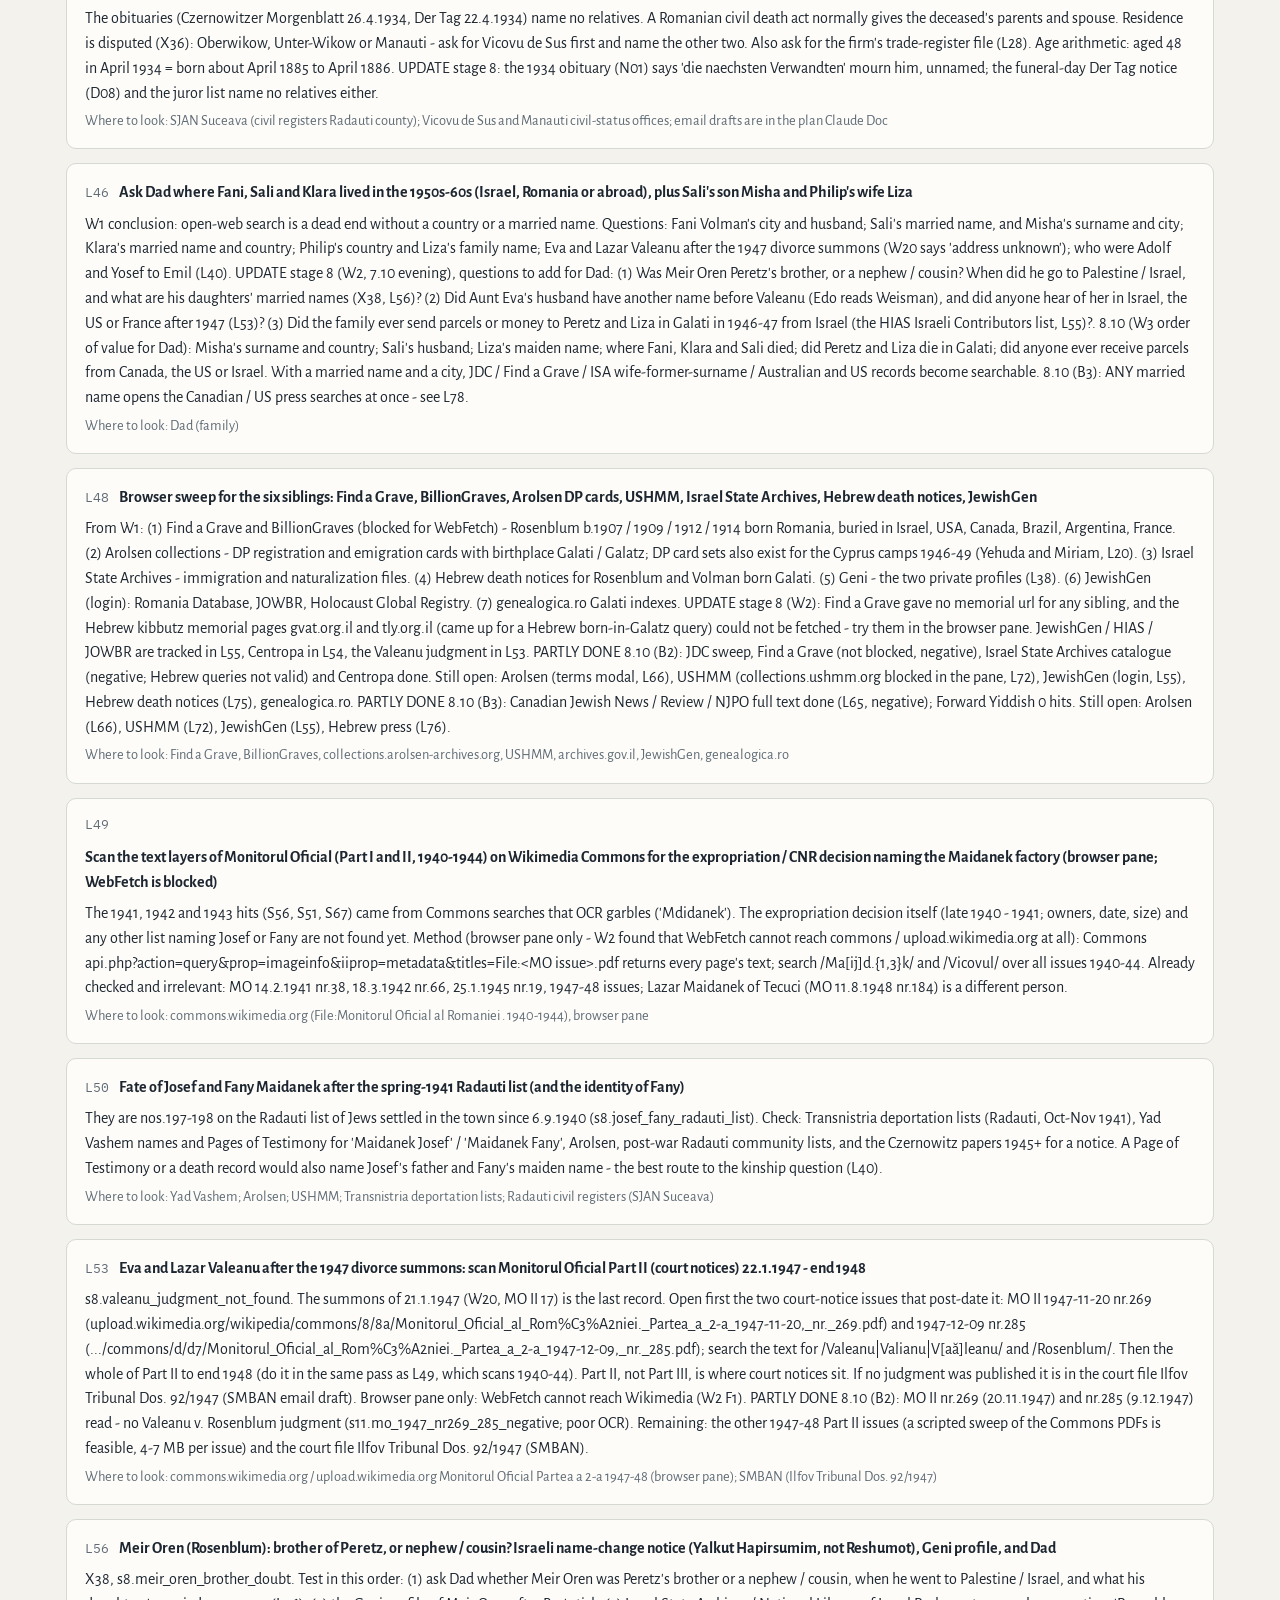
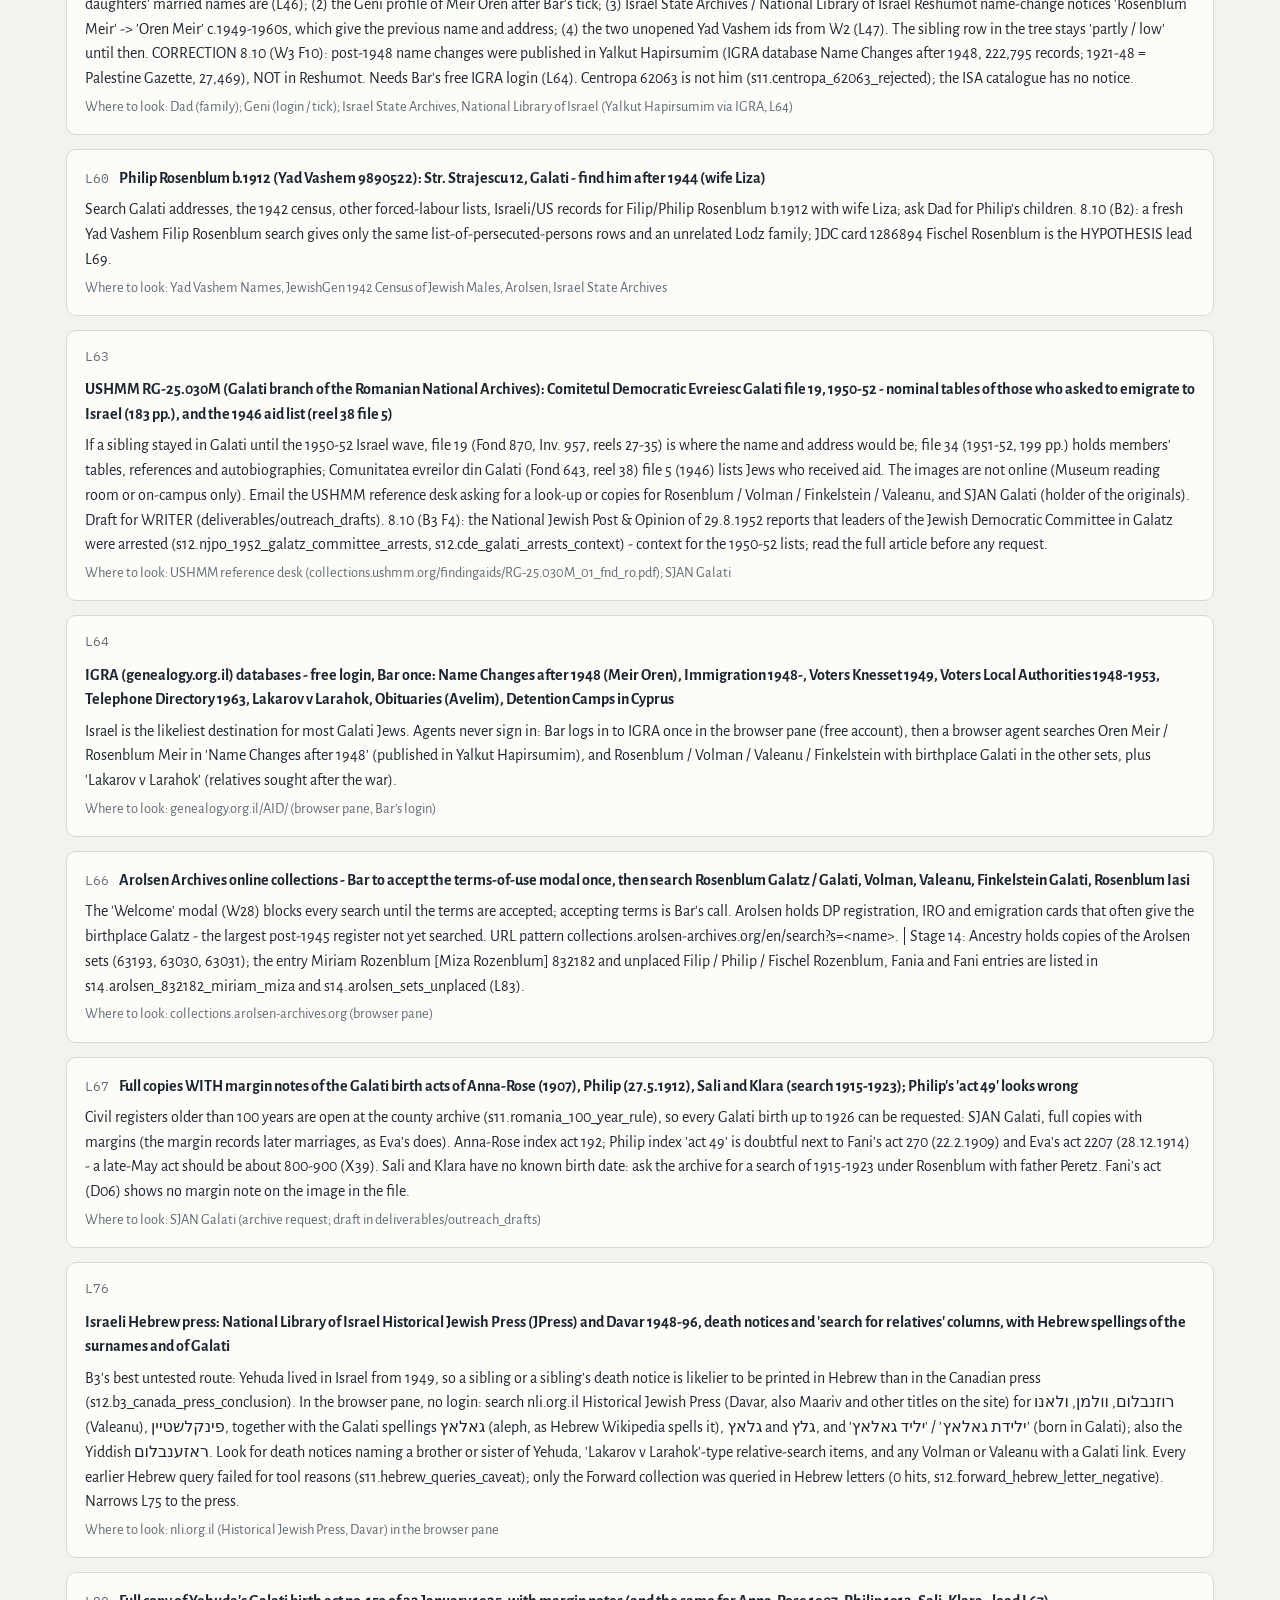
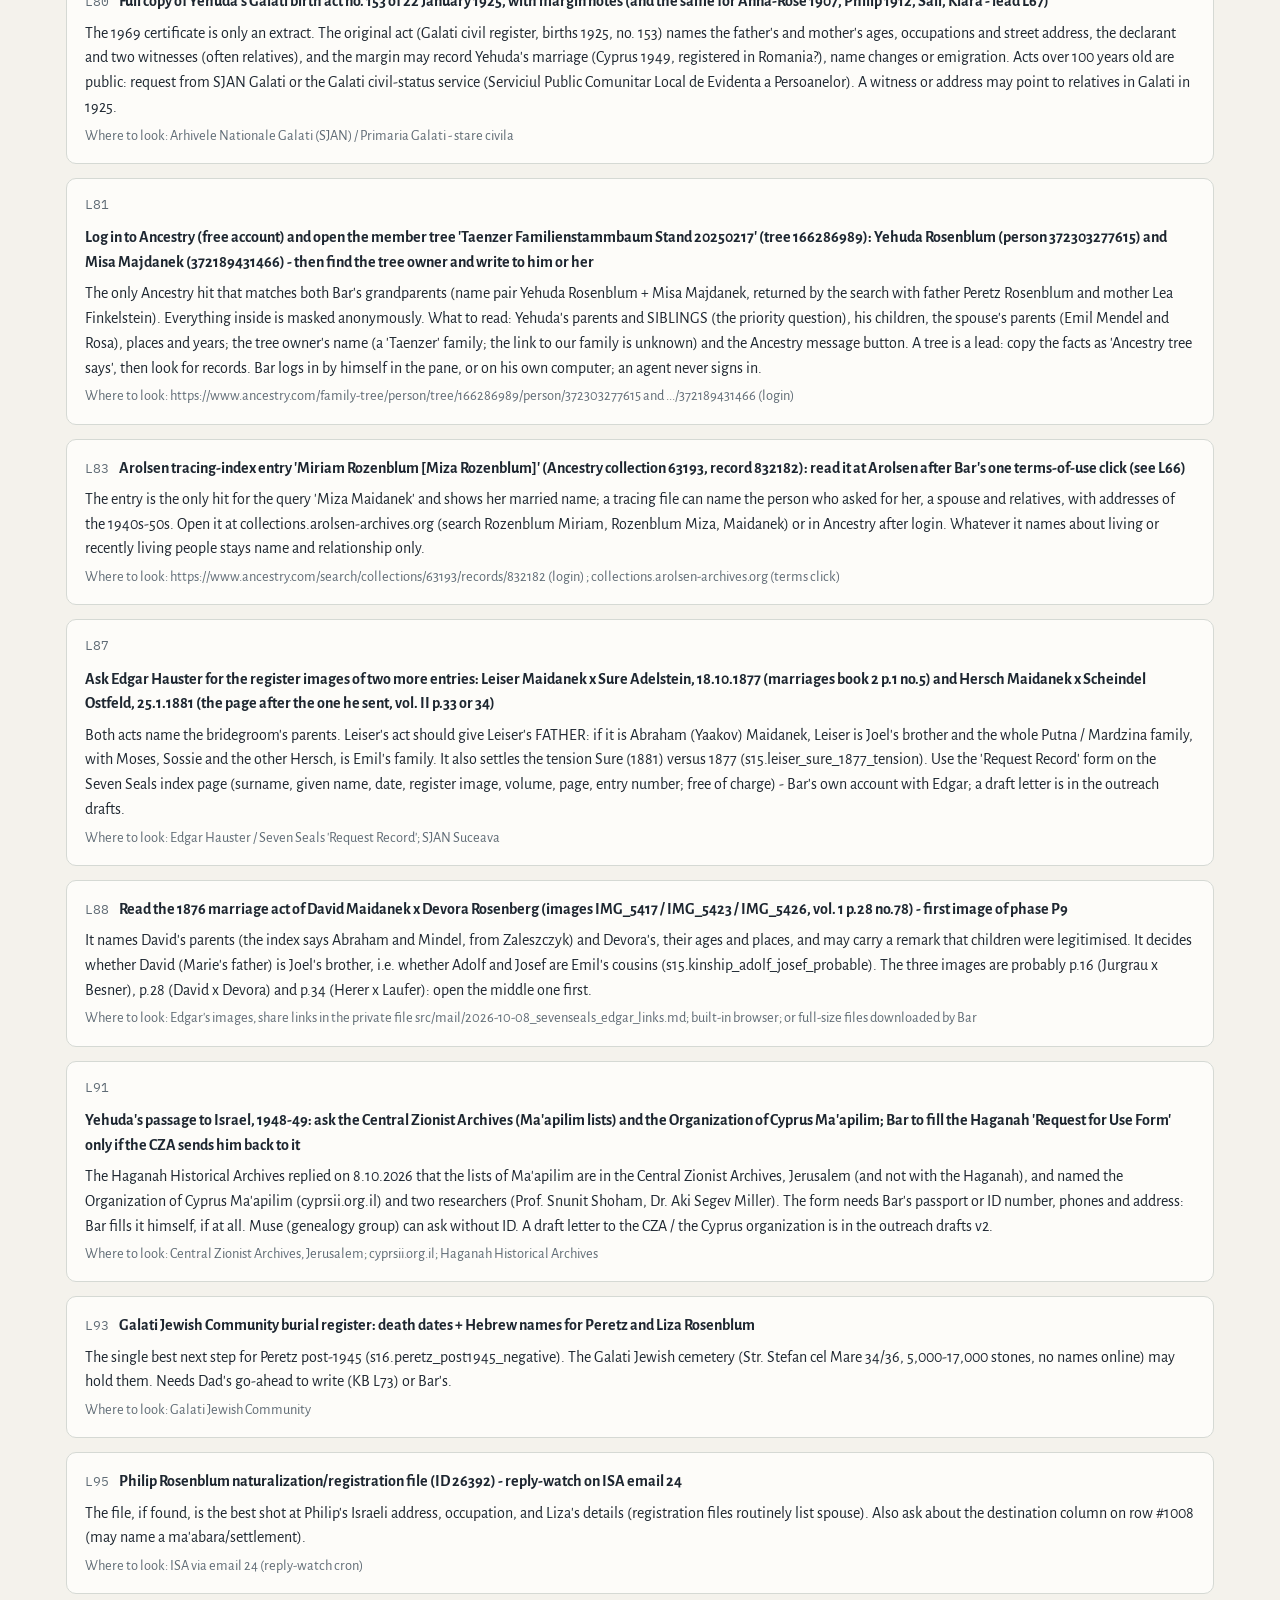
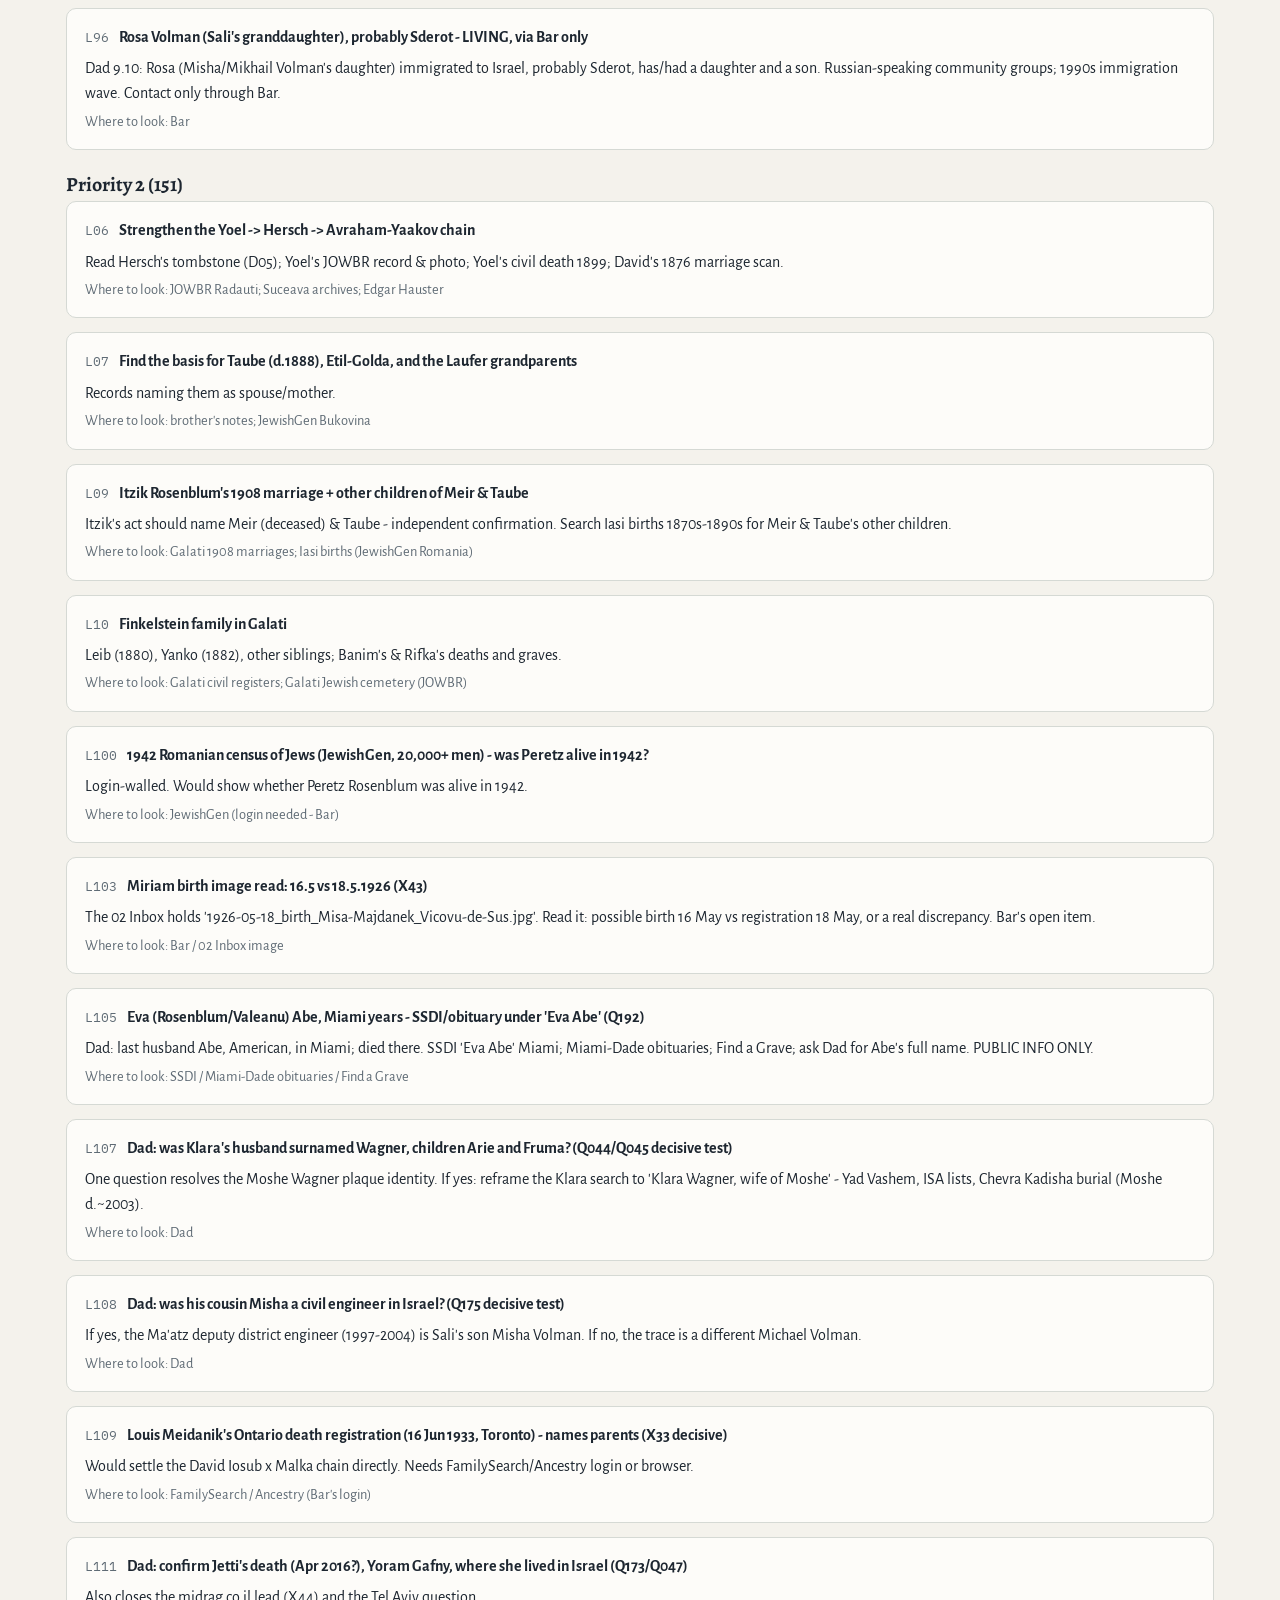
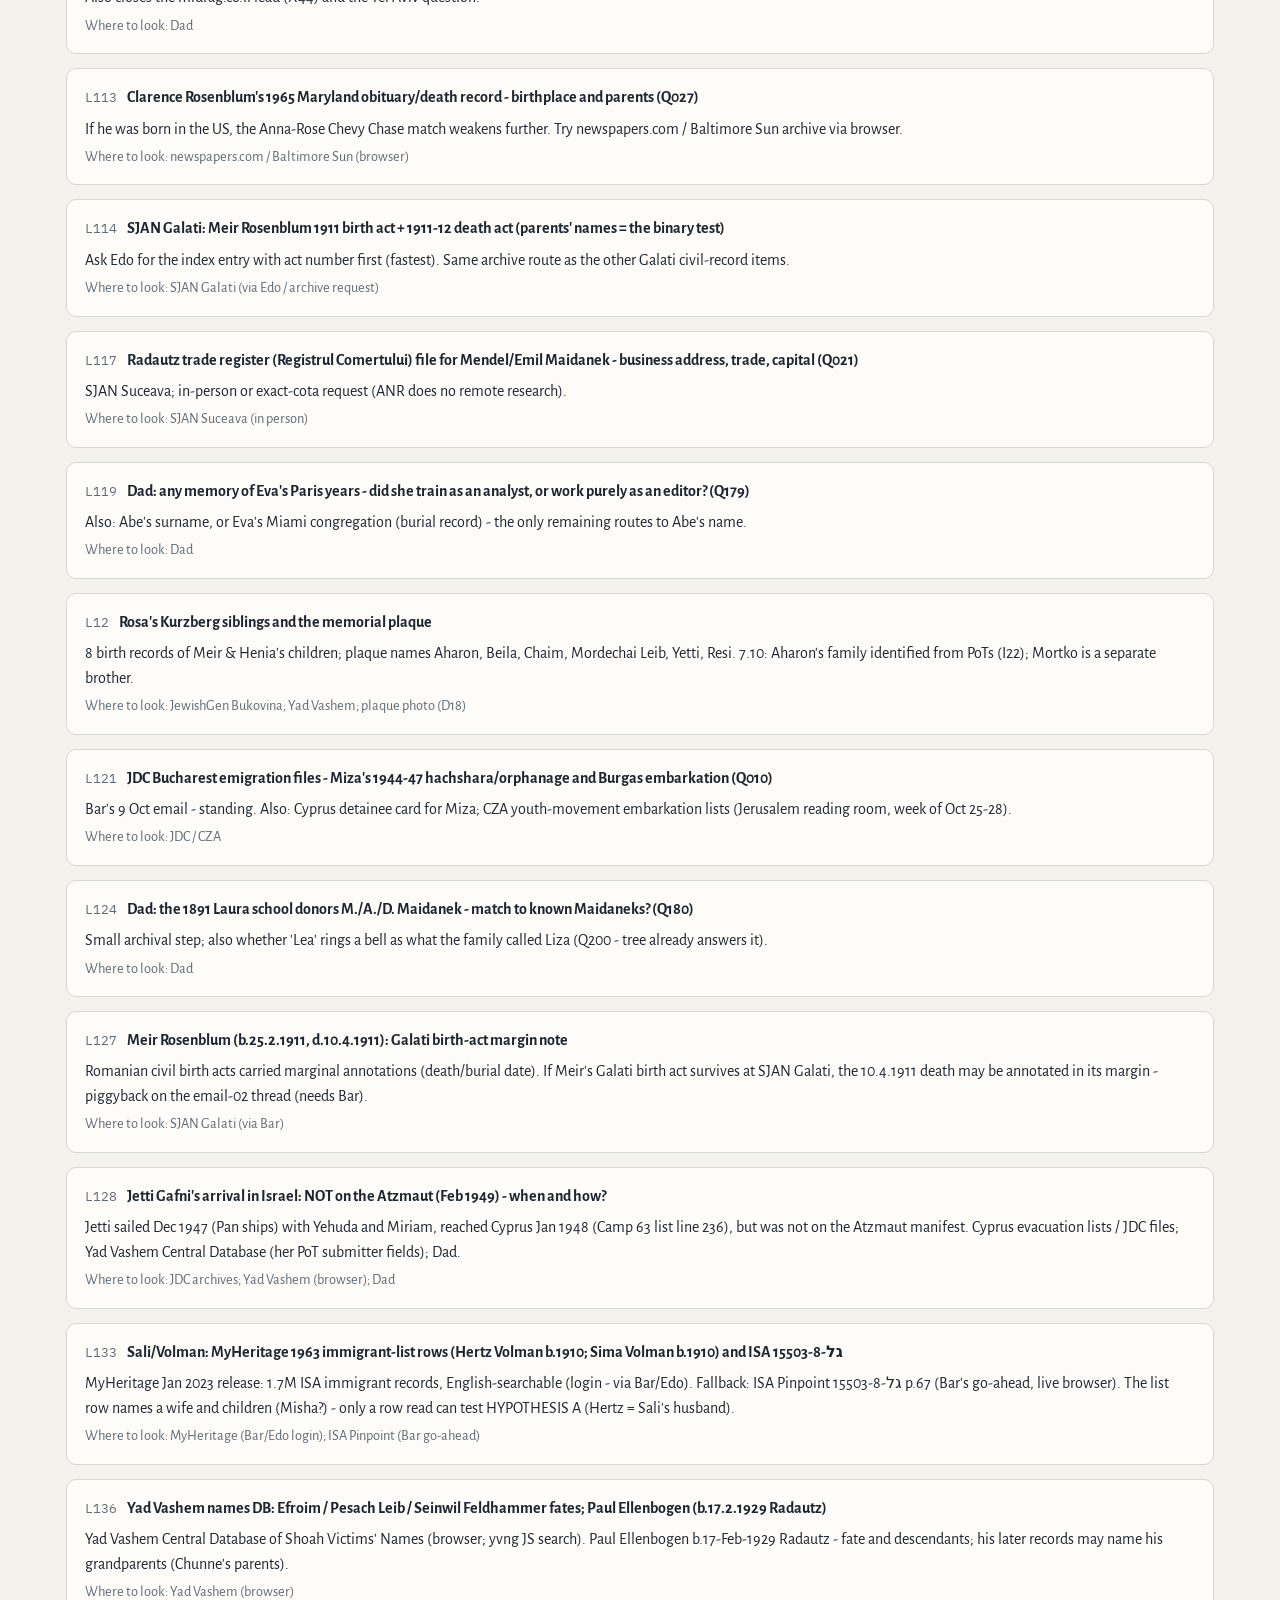
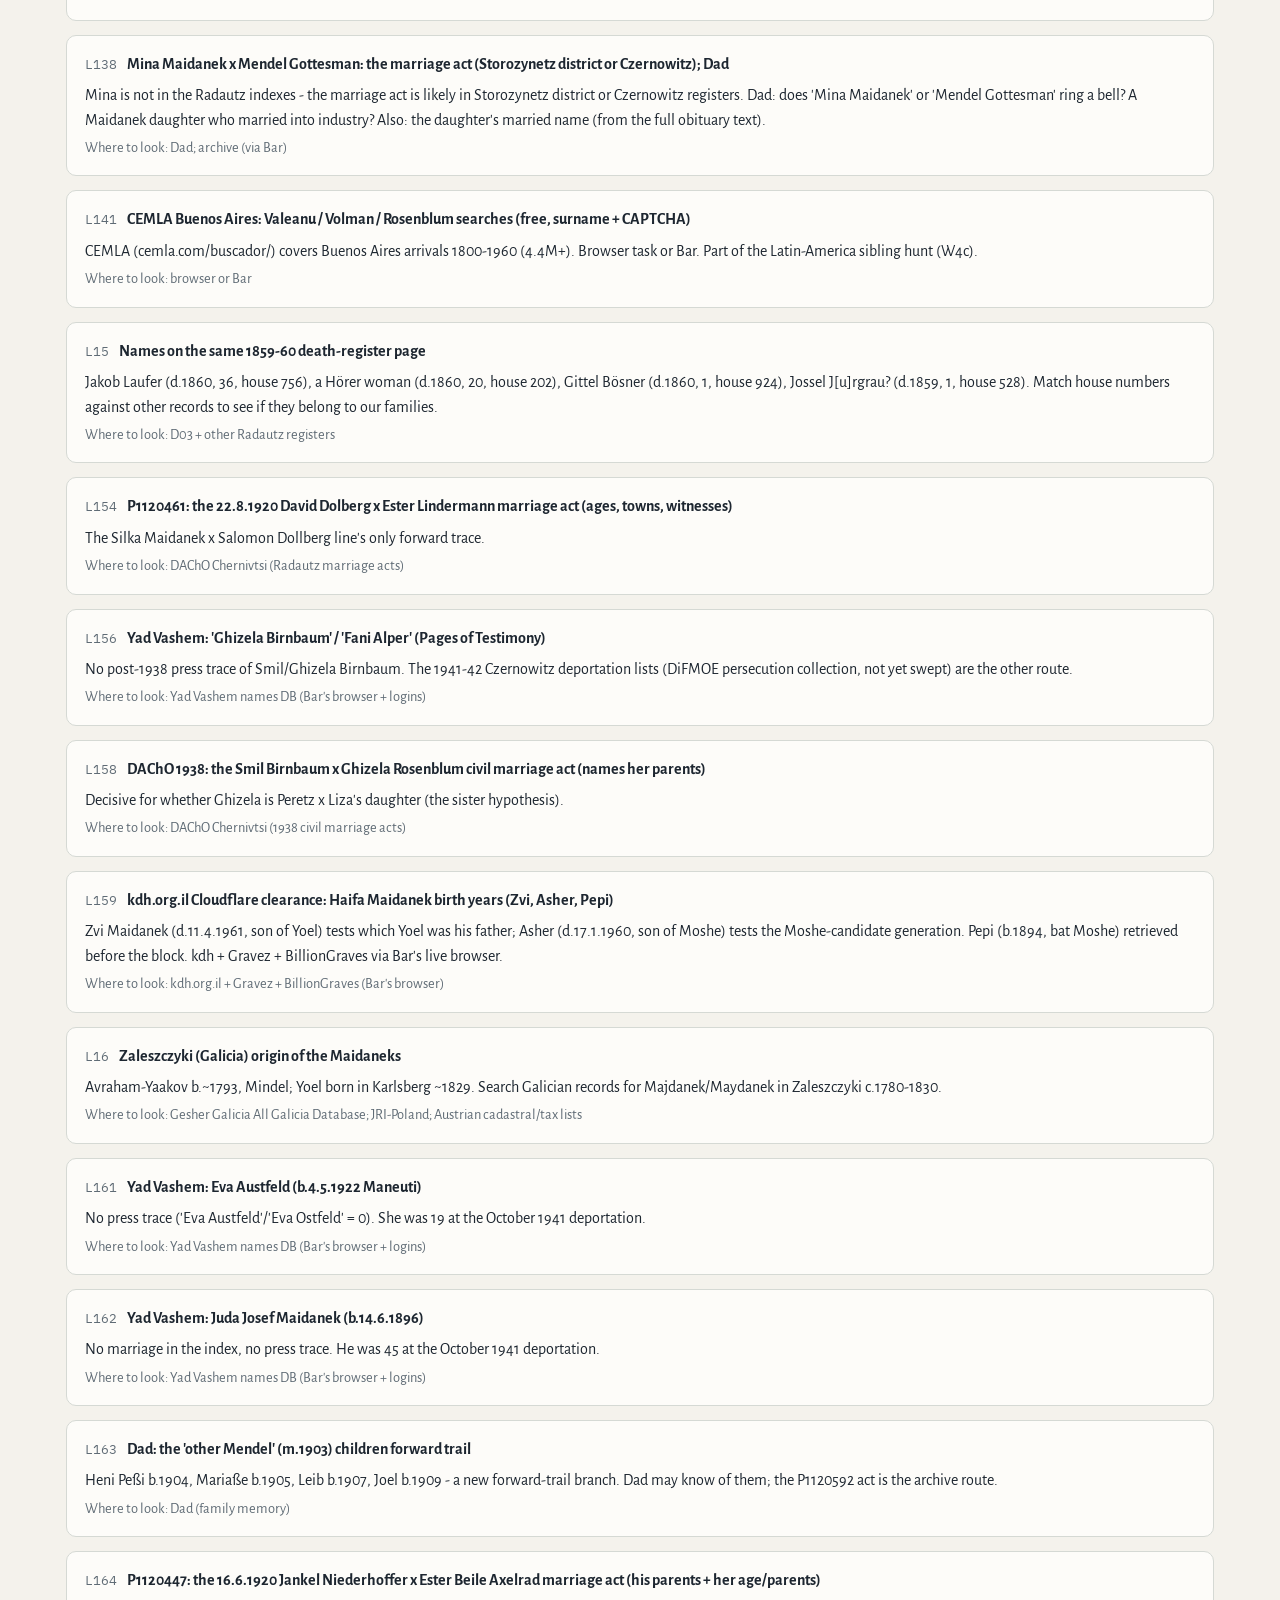
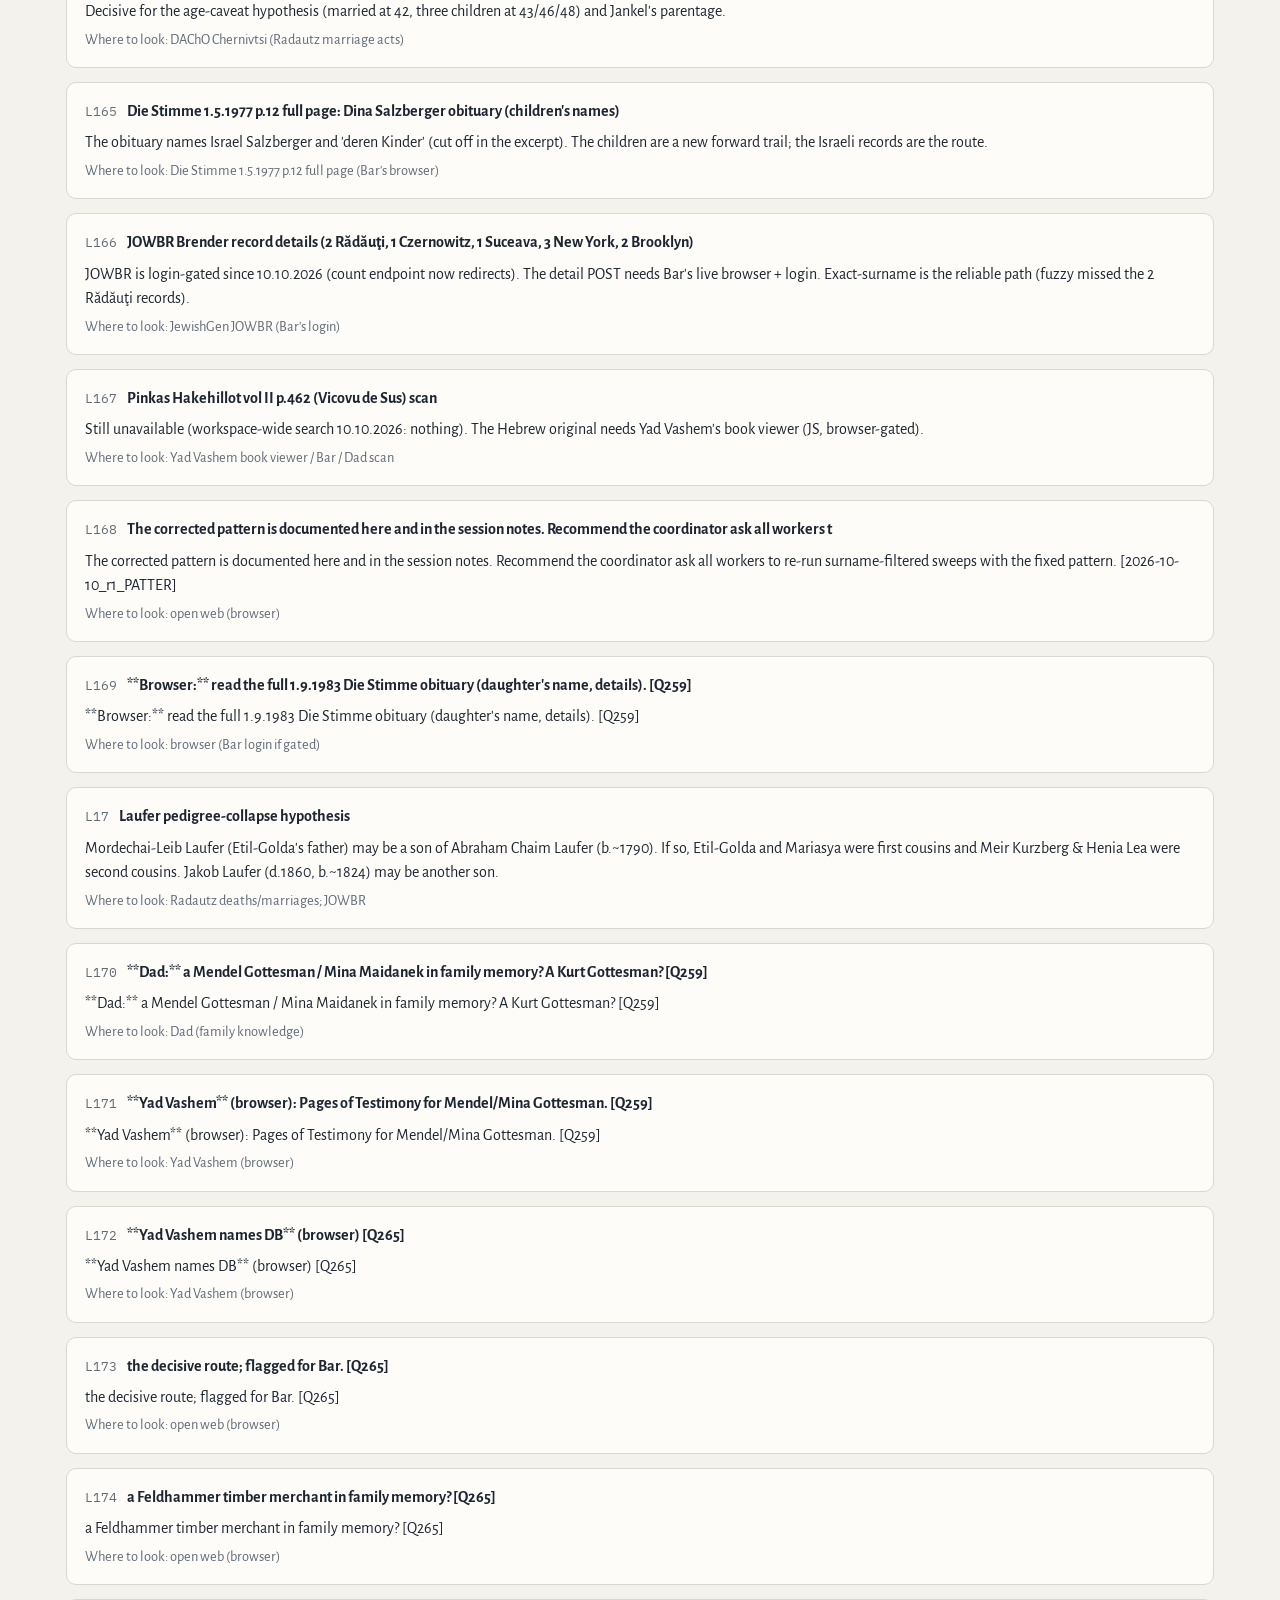
==== commit e7cc87f5: "Auto-refresh" ====
--- a/next-steps.html
+++ b/next-steps.html
@@ -16,7 +16,7 @@
 <div class="eyebrow">Family Archive &middot; Bukovina, Moldavia, Israel</div>
 <h1>Rosenblum<span class="dash">-</span>Maidanek Roots</h1>
 <p class="sub">The Rosenblum, Maidanek, Kurzberg, Jurgrau and related families - researched fact by fact from civil records, archives and family knowledge.</p>
-<div class="stats"><span><b>1,352</b> people</span><span><b>133</b> record images</span><span><b>591</b> of 1,336 facts confirmed</span><span>Updated 18 Nov 2026</span></div>
+<div class="stats"><span><b>1,352</b> people</span><span><b>133</b> record images</span><span><b>591</b> of 1,336 facts confirmed</span><span>Updated 19 Nov 2026</span></div>
 </div></header>
 <nav class="main" aria-label="Sections"><div class="wrap"><a href="index.html">Family Tree</a><a href="people.html">People</a><a href="records.html">Records</a><a href="report.html">Full Report</a><a href="next-steps.html" aria-current="page">Next Steps</a><a href="plan.html">Plan & Status</a></div></nav>
 <main id="main"><div class="wrap">
@@ -30,7 +30,7 @@
 <footer class="site"><div class="wrap">
 <span>Rosenblum-Maidanek Roots &middot; a family research archive</span>
 <span>Every fact tied to the record it comes from. Living people appear by name and relationship only.</span>
-<span>Updated 18 Nov 2026</span>
+<span>Updated 19 Nov 2026</span>
 </div></footer>
 <script src="assets/js/common.js"></script>
 <script src="assets/js/next.js"></script>
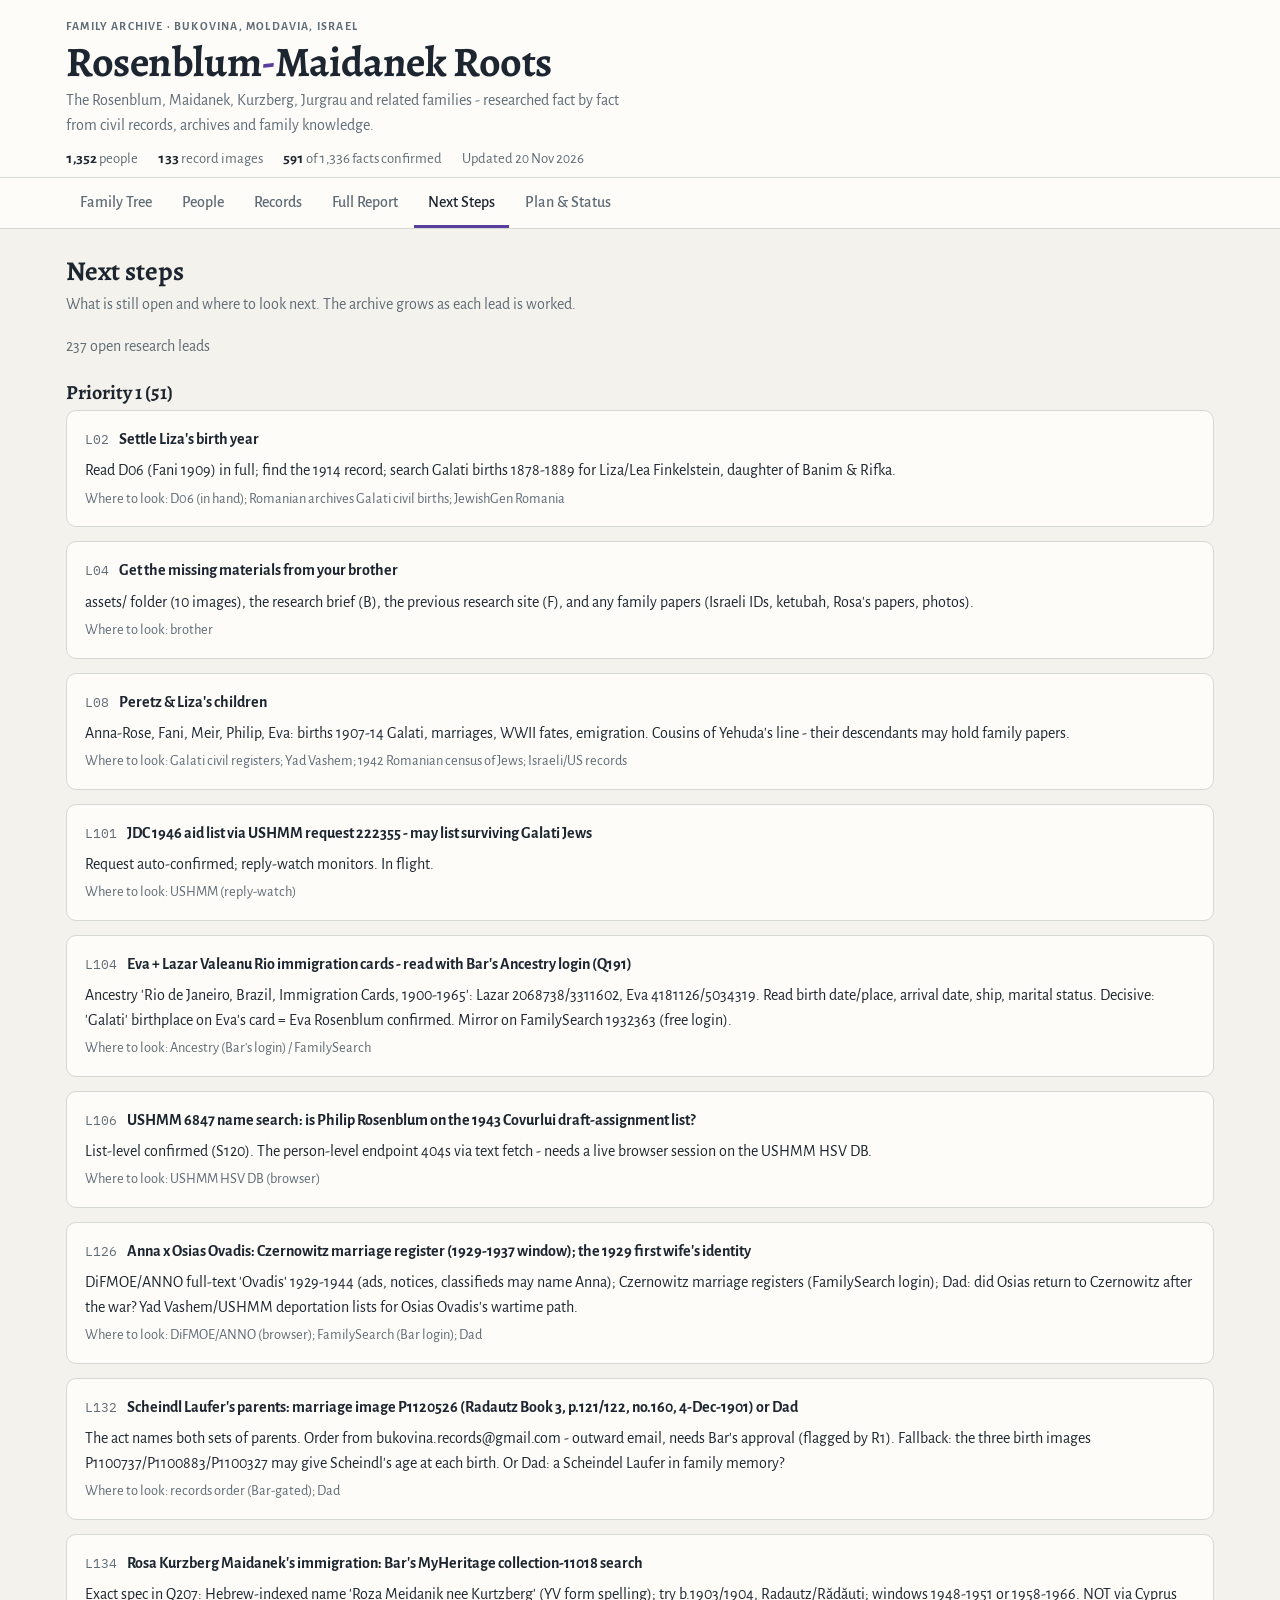
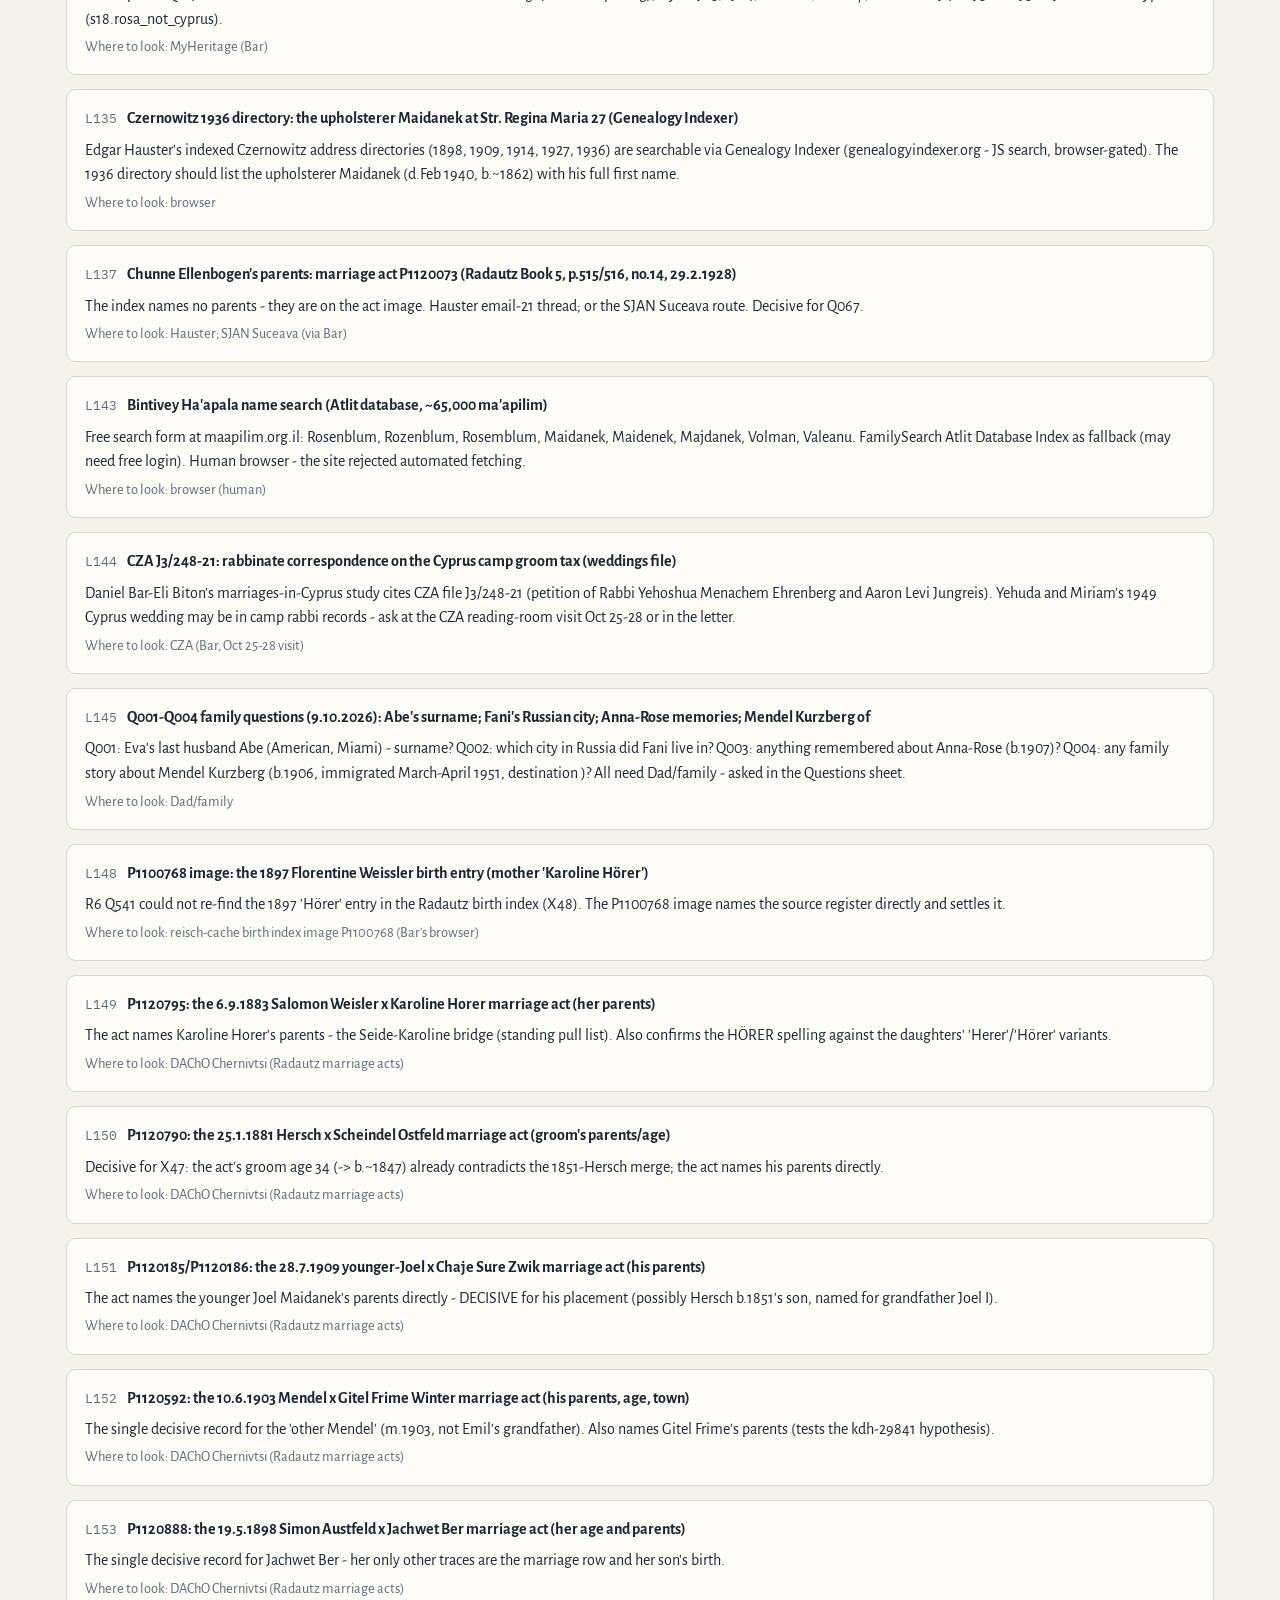
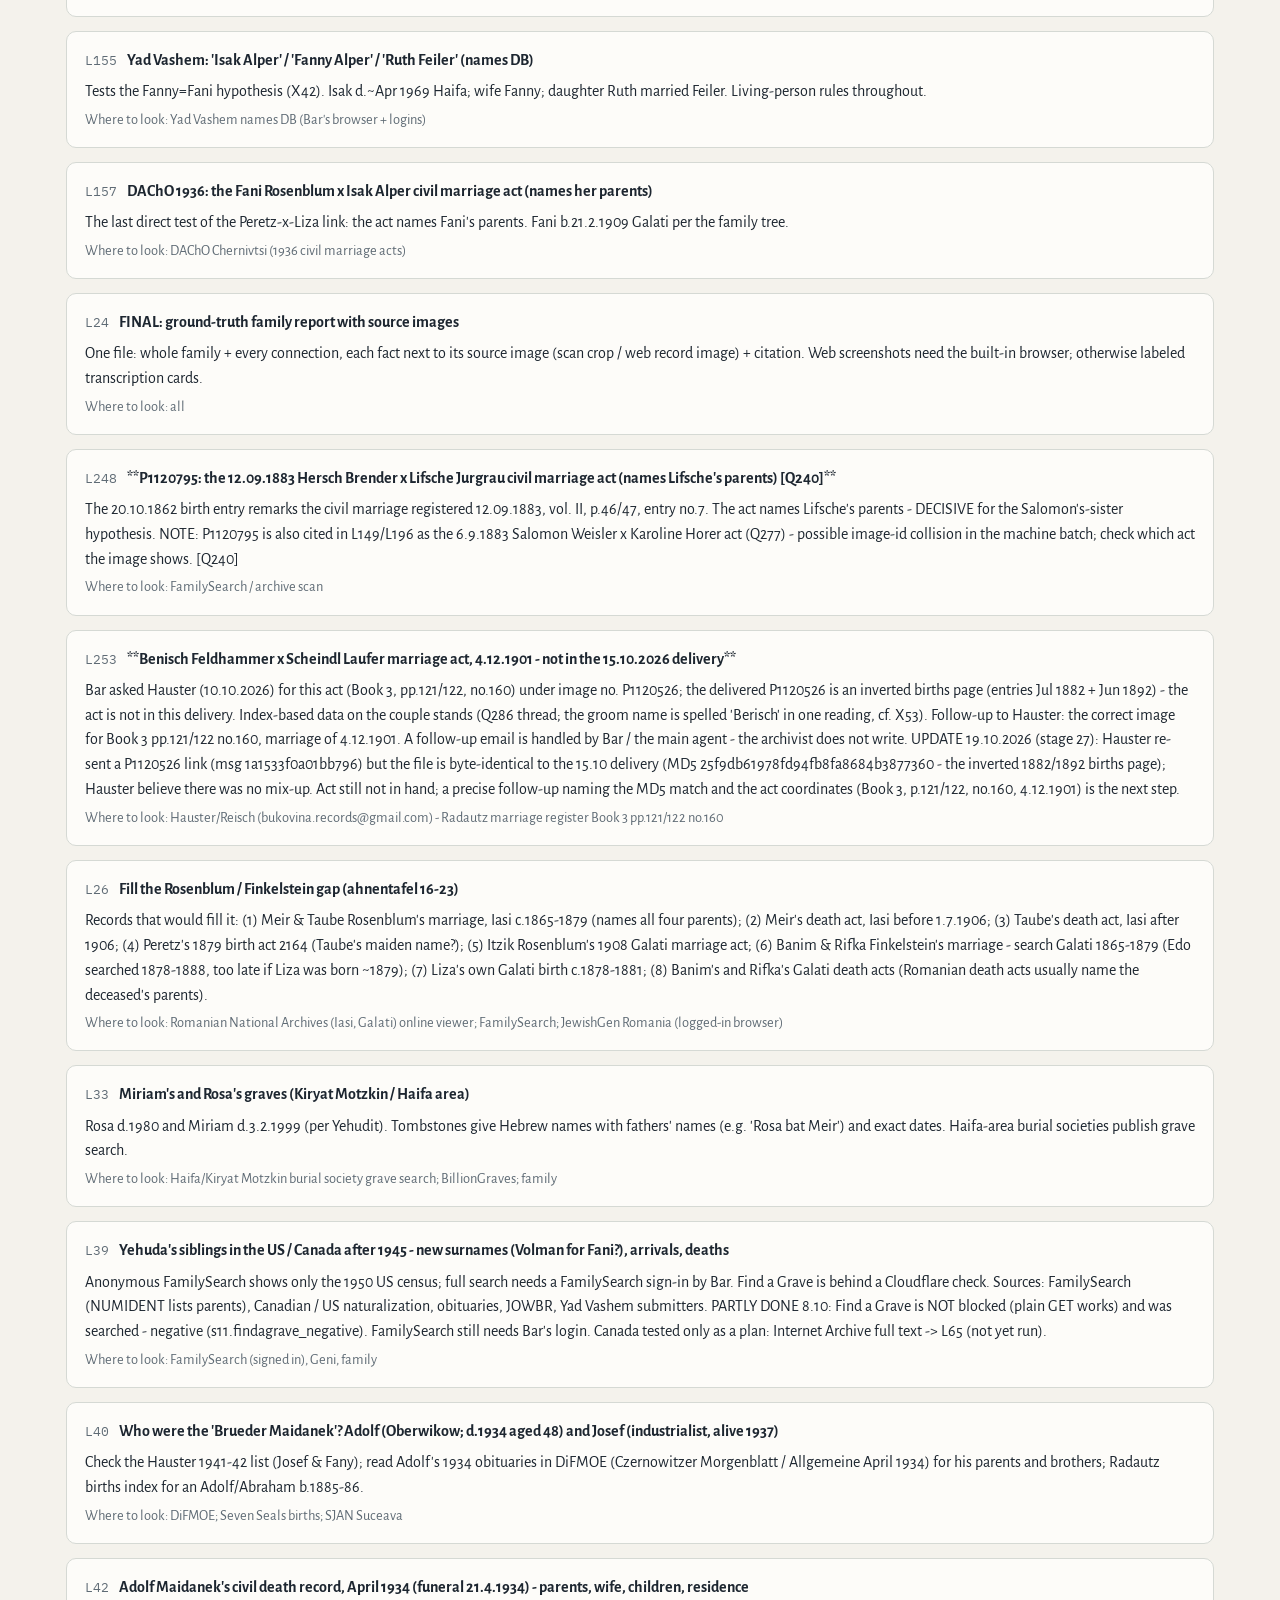
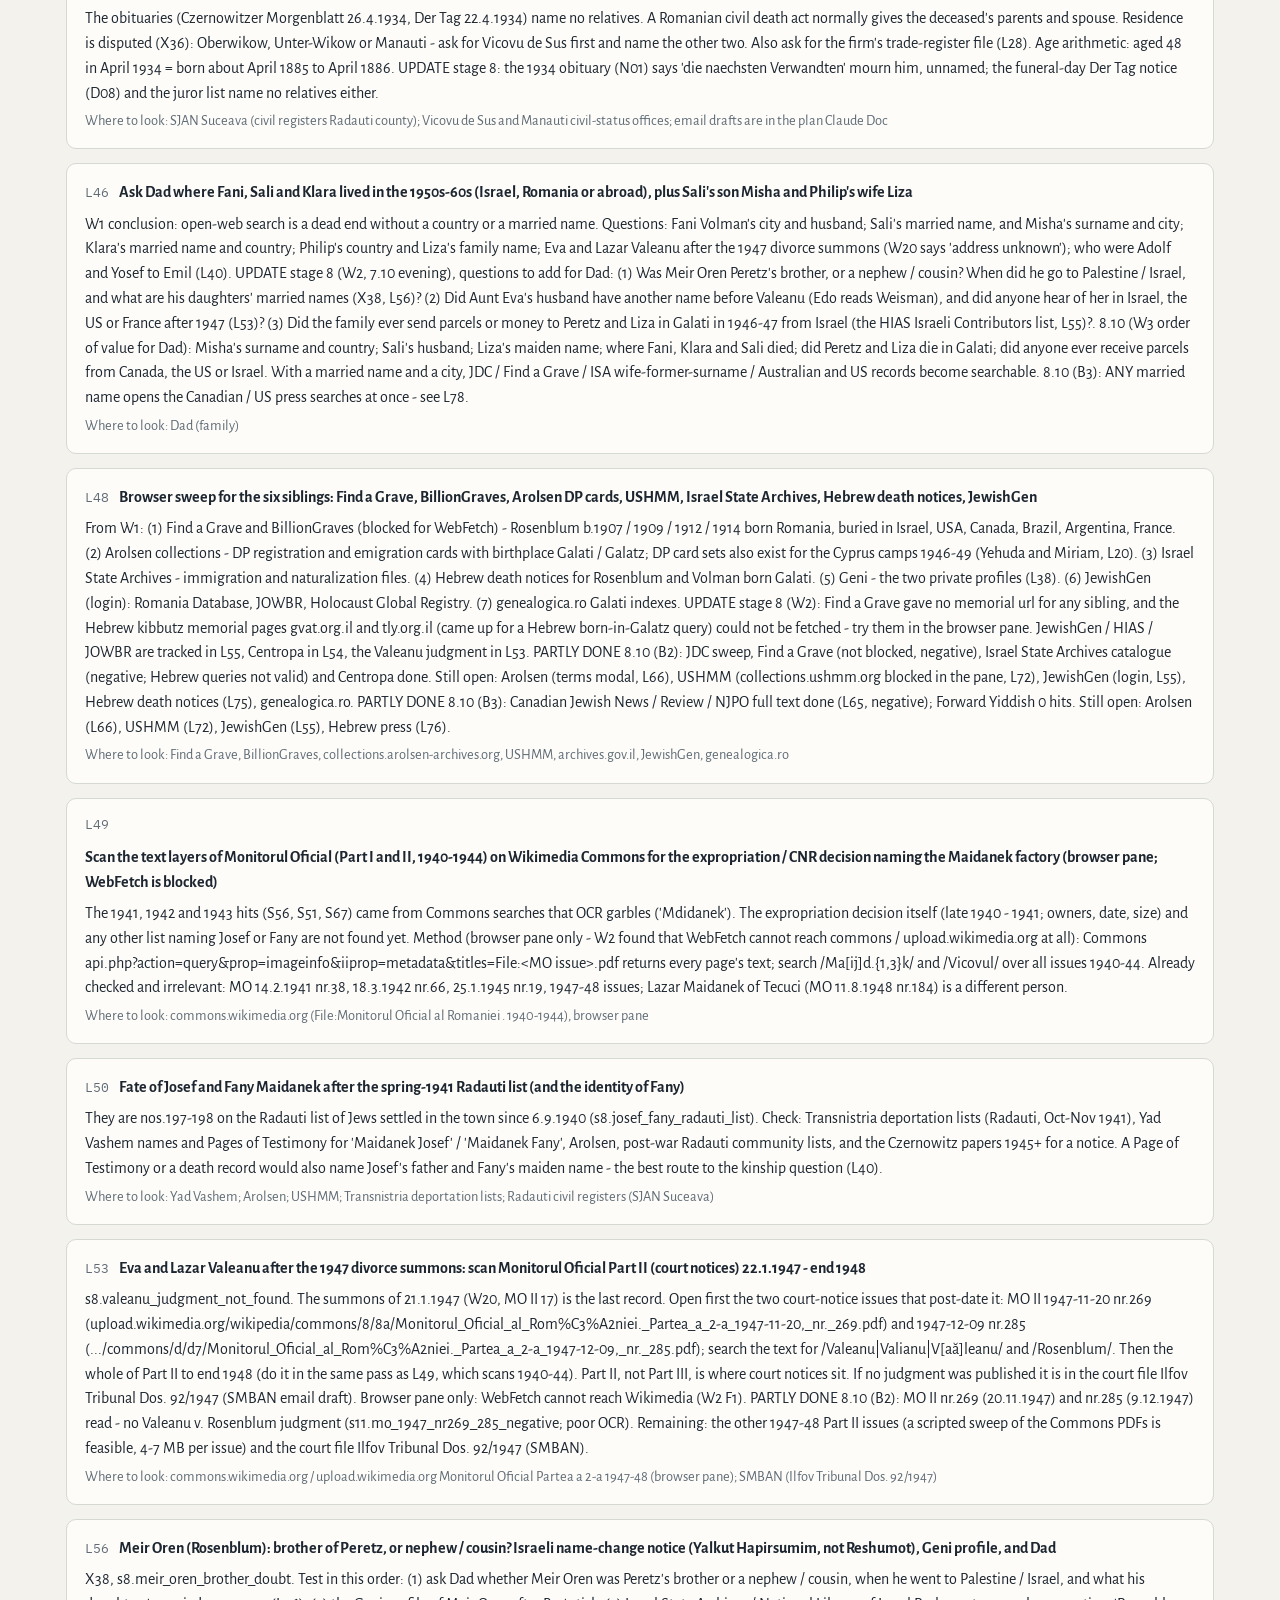
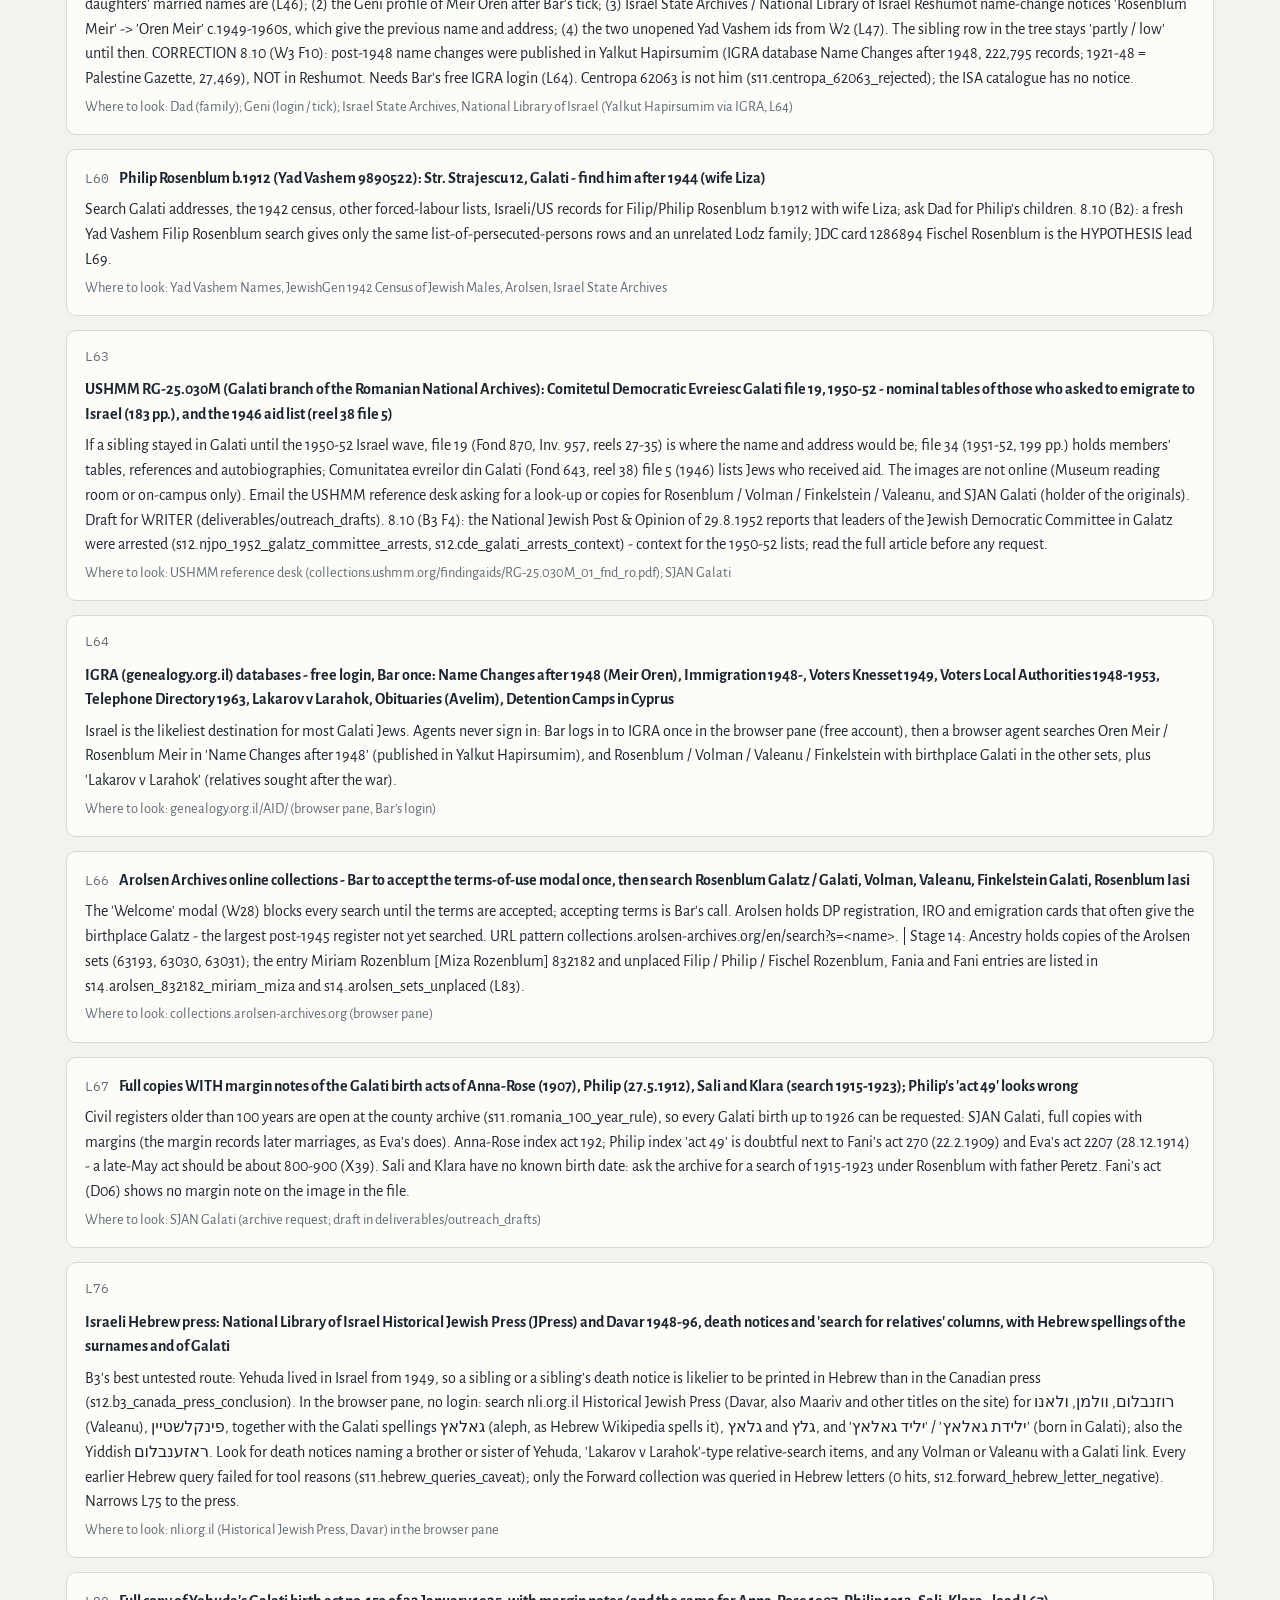
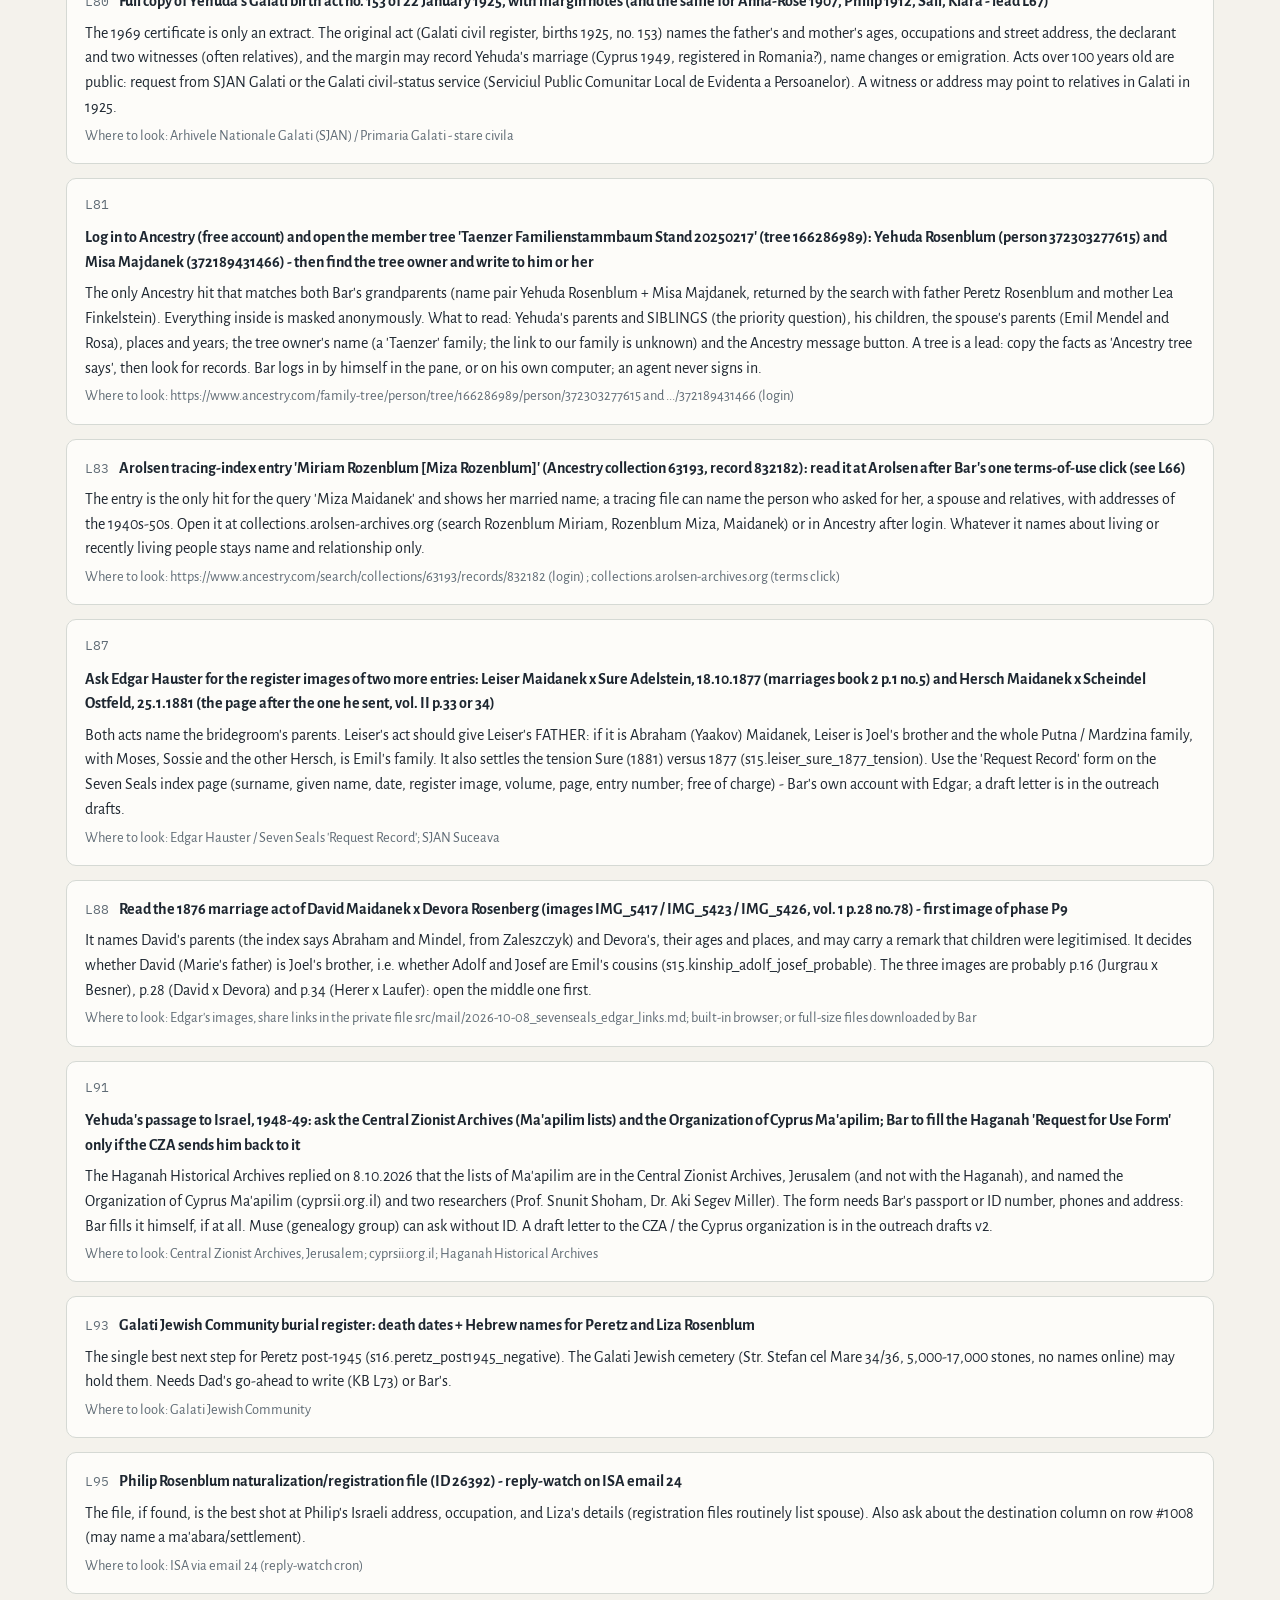
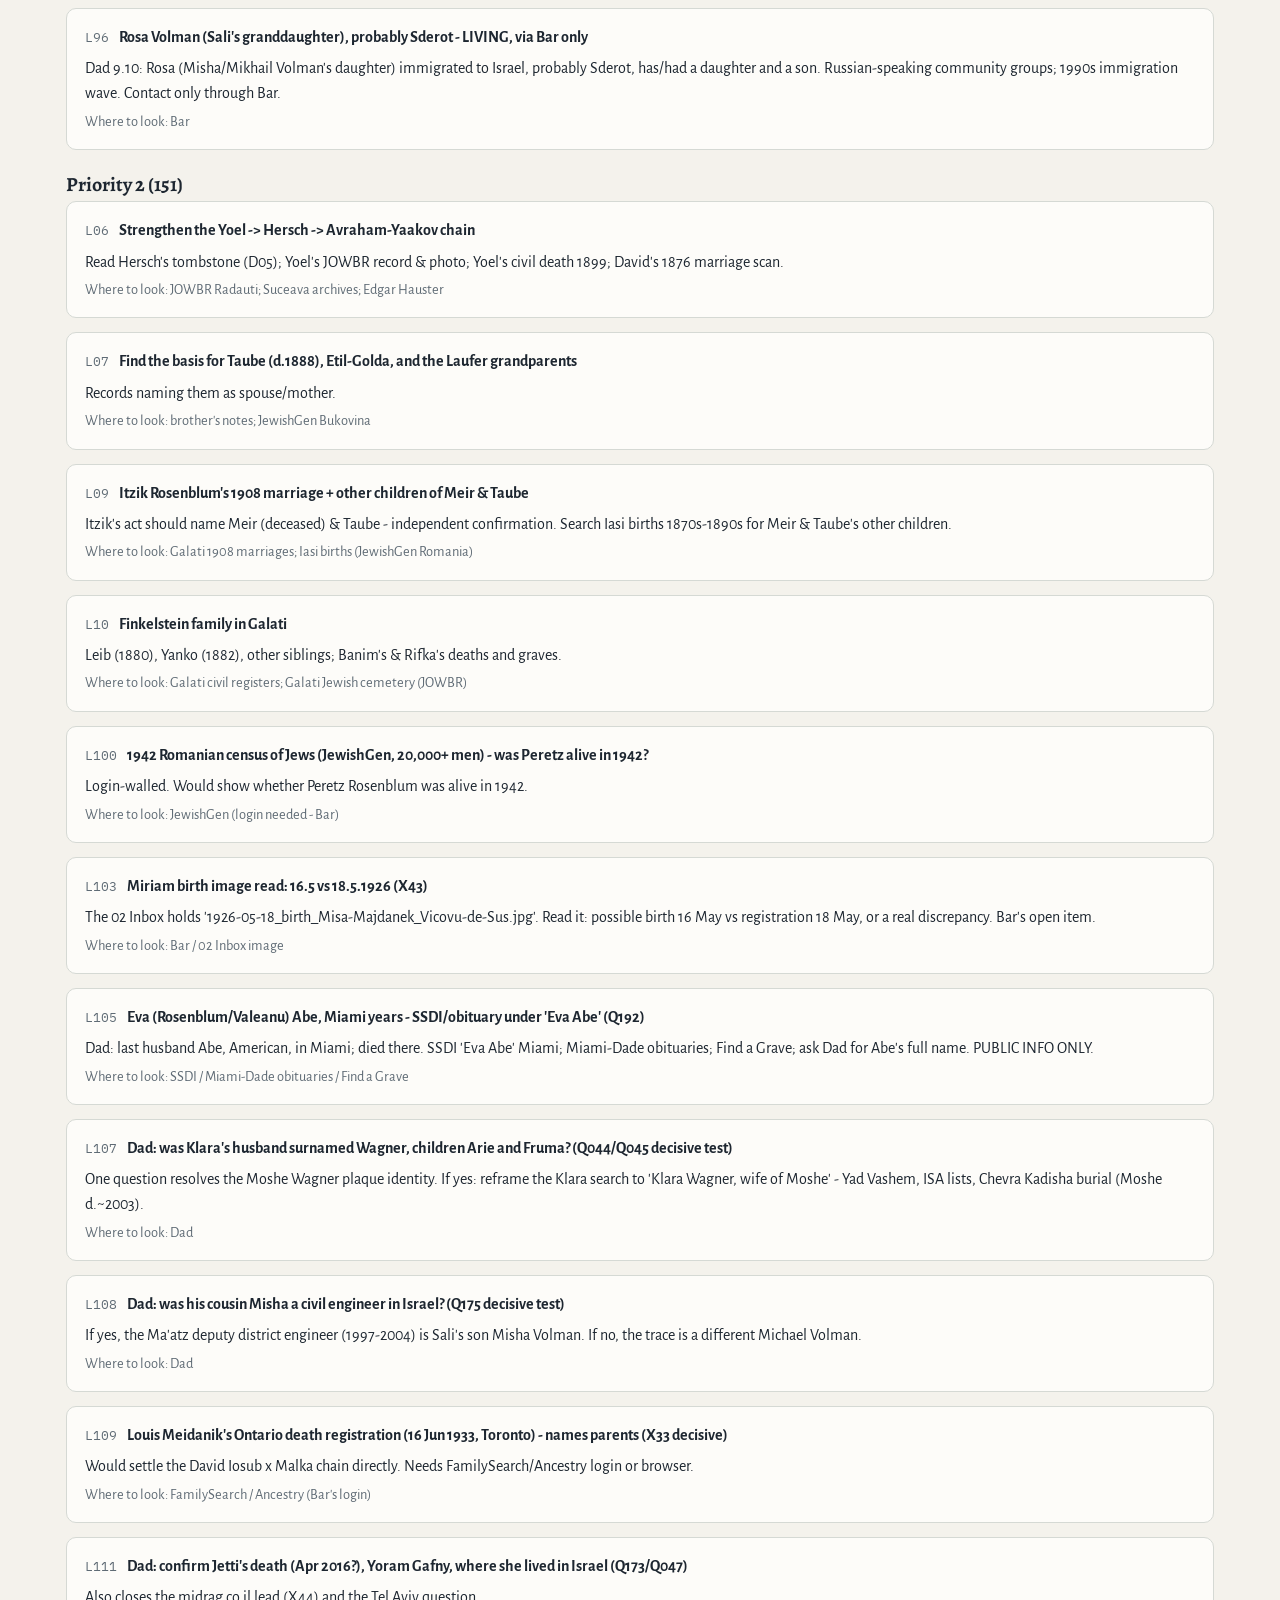
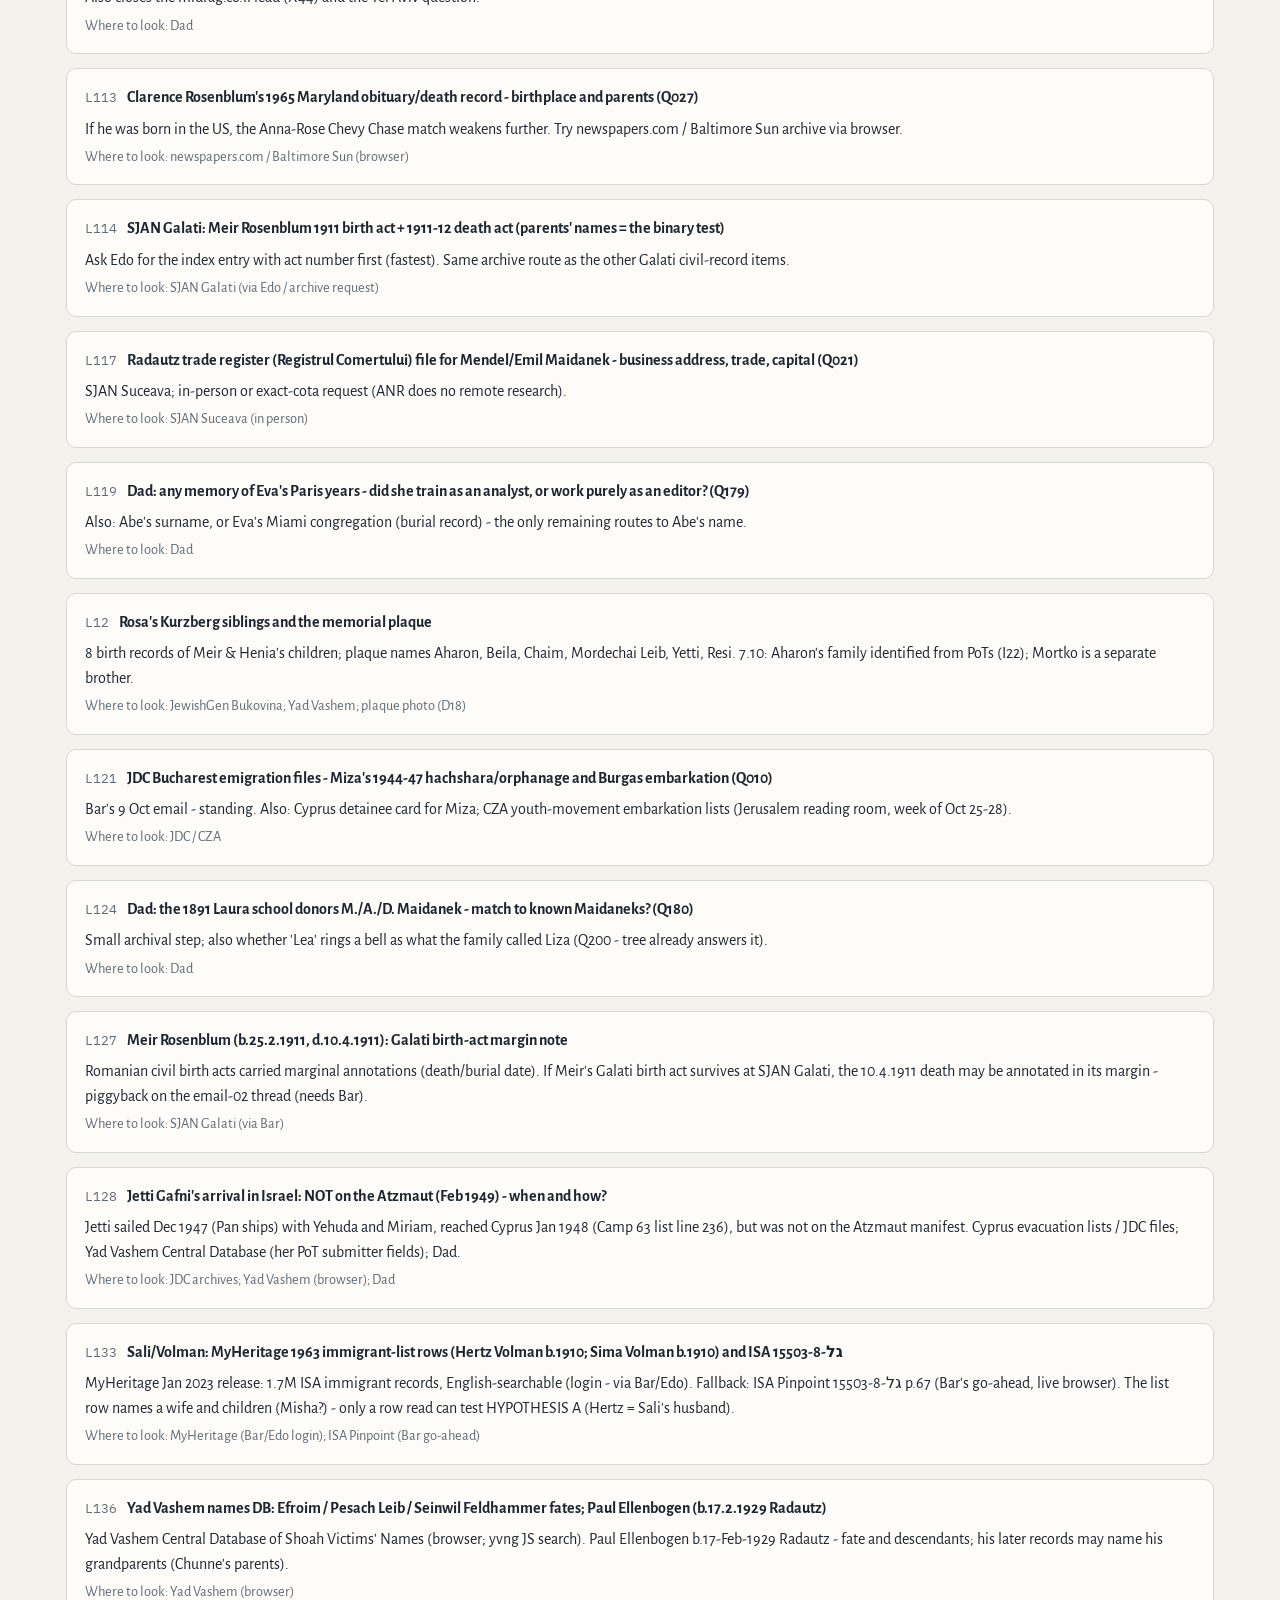
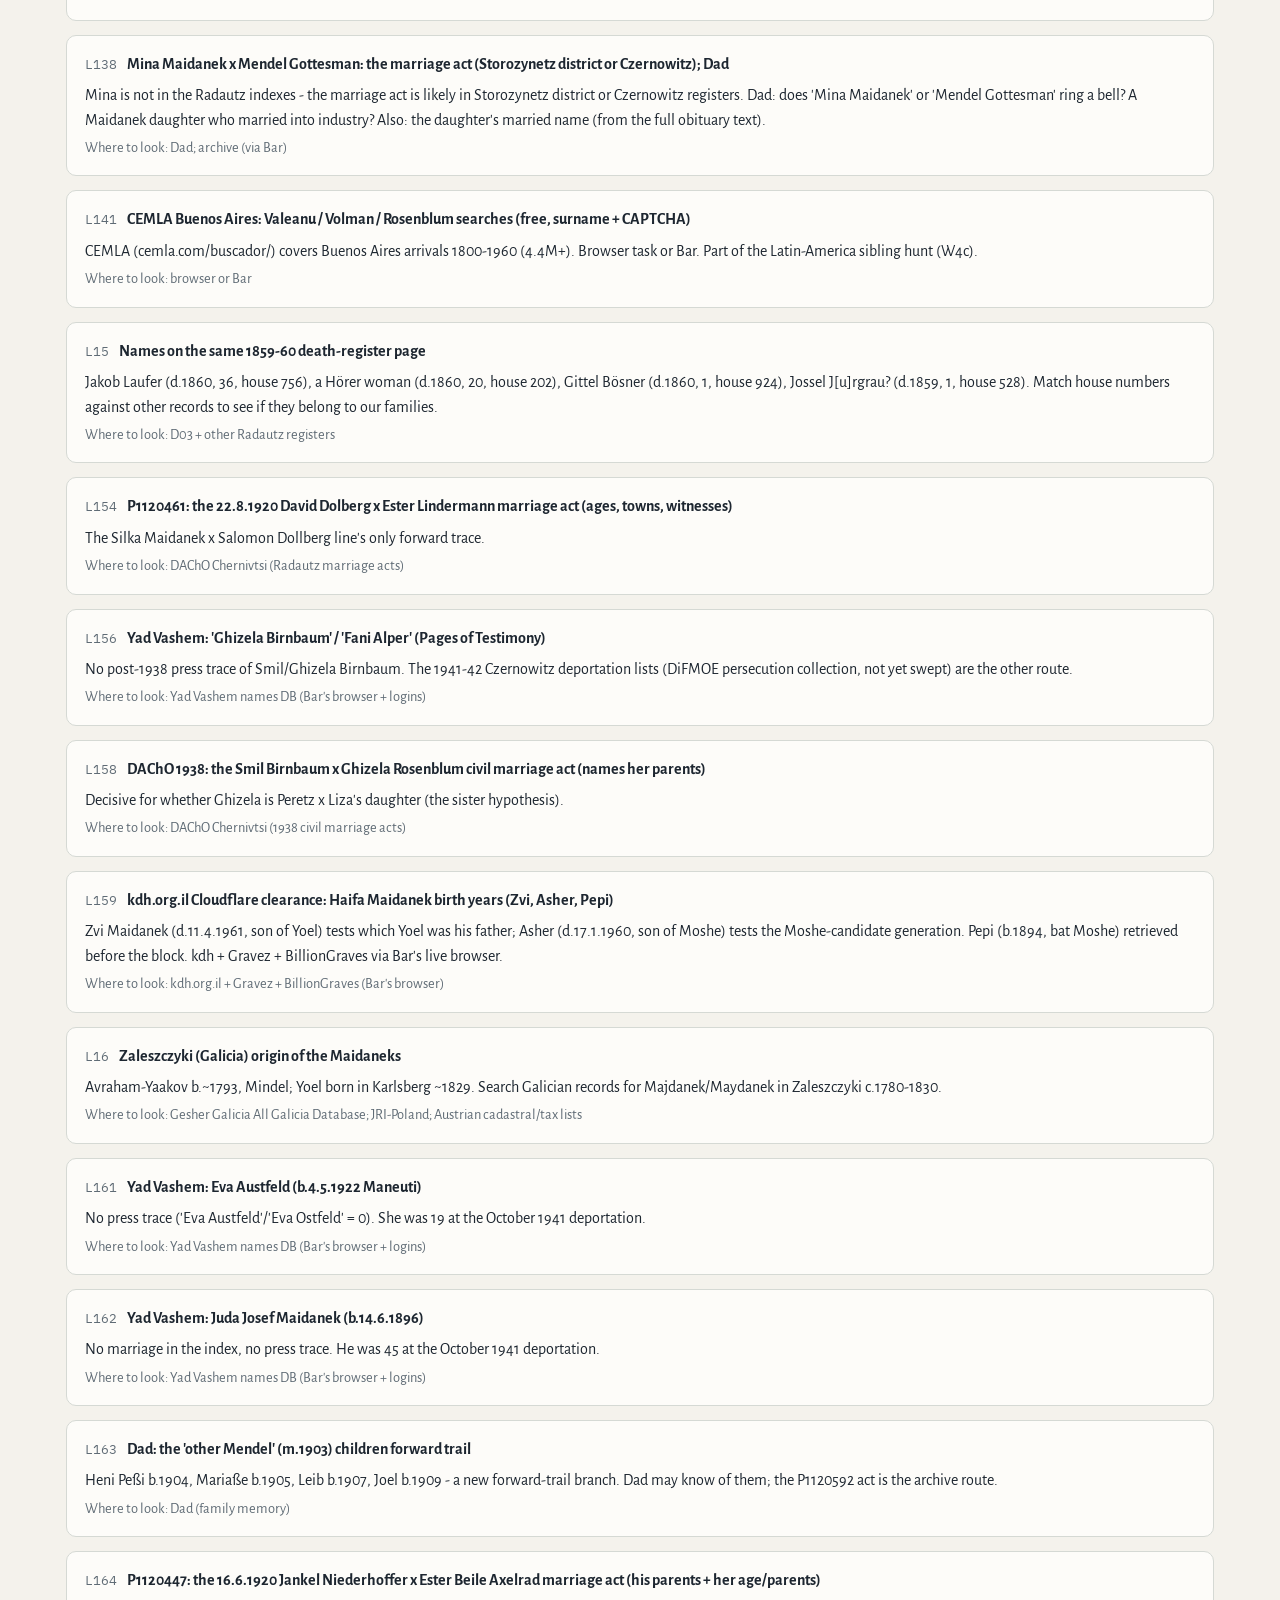
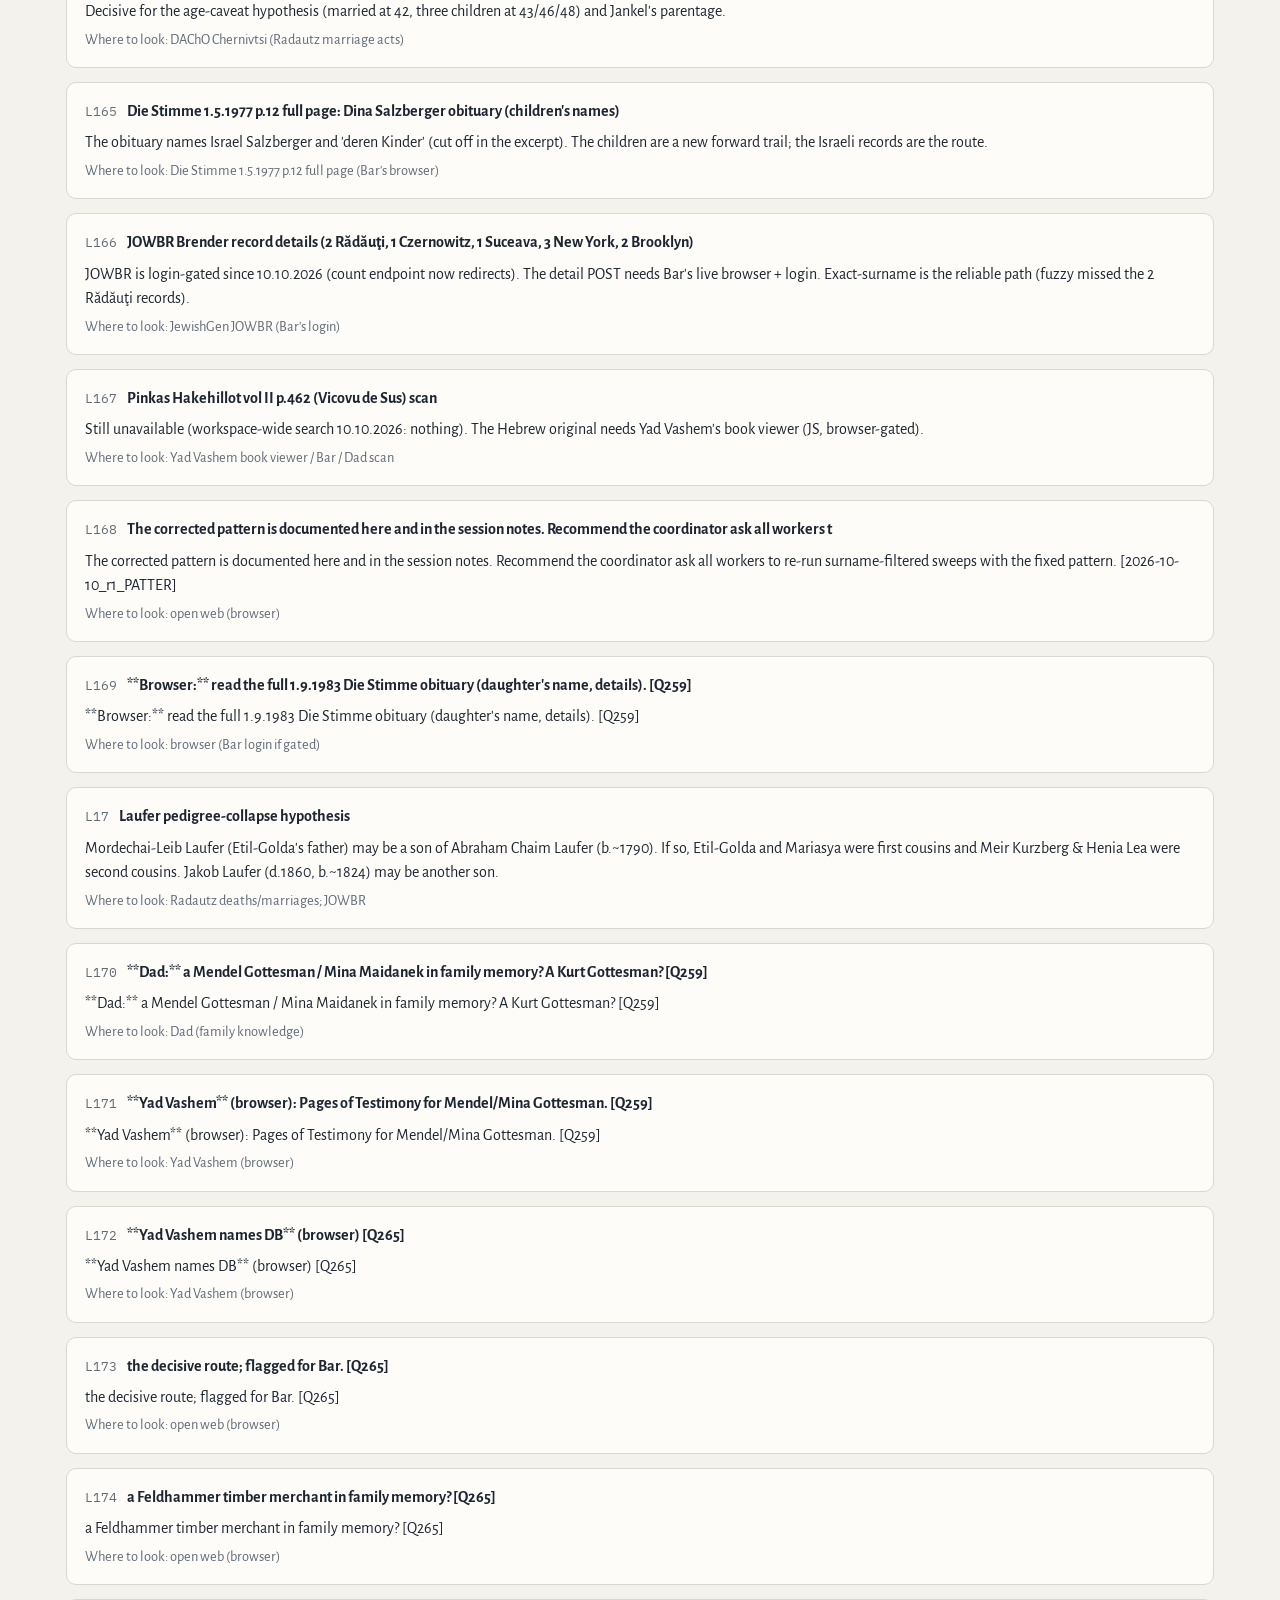
==== commit ad2ae770: "Auto-refresh" ====
--- a/next-steps.html
+++ b/next-steps.html
@@ -16,7 +16,7 @@
 <div class="eyebrow">Family Archive &middot; Bukovina, Moldavia, Israel</div>
 <h1>Rosenblum<span class="dash">-</span>Maidanek Roots</h1>
 <p class="sub">The Rosenblum, Maidanek, Kurzberg, Jurgrau and related families - researched fact by fact from civil records, archives and family knowledge.</p>
-<div class="stats"><span><b>1,352</b> people</span><span><b>133</b> record images</span><span><b>591</b> of 1,336 facts confirmed</span><span>Updated 19 Nov 2026</span></div>
+<div class="stats"><span><b>1,352</b> people</span><span><b>133</b> record images</span><span><b>591</b> of 1,336 facts confirmed</span><span>Updated 20 Nov 2026</span></div>
 </div></header>
 <nav class="main" aria-label="Sections"><div class="wrap"><a href="index.html">Family Tree</a><a href="people.html">People</a><a href="records.html">Records</a><a href="report.html">Full Report</a><a href="next-steps.html" aria-current="page">Next Steps</a><a href="plan.html">Plan & Status</a></div></nav>
 <main id="main"><div class="wrap">
@@ -30,7 +30,7 @@
 <footer class="site"><div class="wrap">
 <span>Rosenblum-Maidanek Roots &middot; a family research archive</span>
 <span>Every fact tied to the record it comes from. Living people appear by name and relationship only.</span>
-<span>Updated 19 Nov 2026</span>
+<span>Updated 20 Nov 2026</span>
 </div></footer>
 <script src="assets/js/common.js"></script>
 <script src="assets/js/next.js"></script>
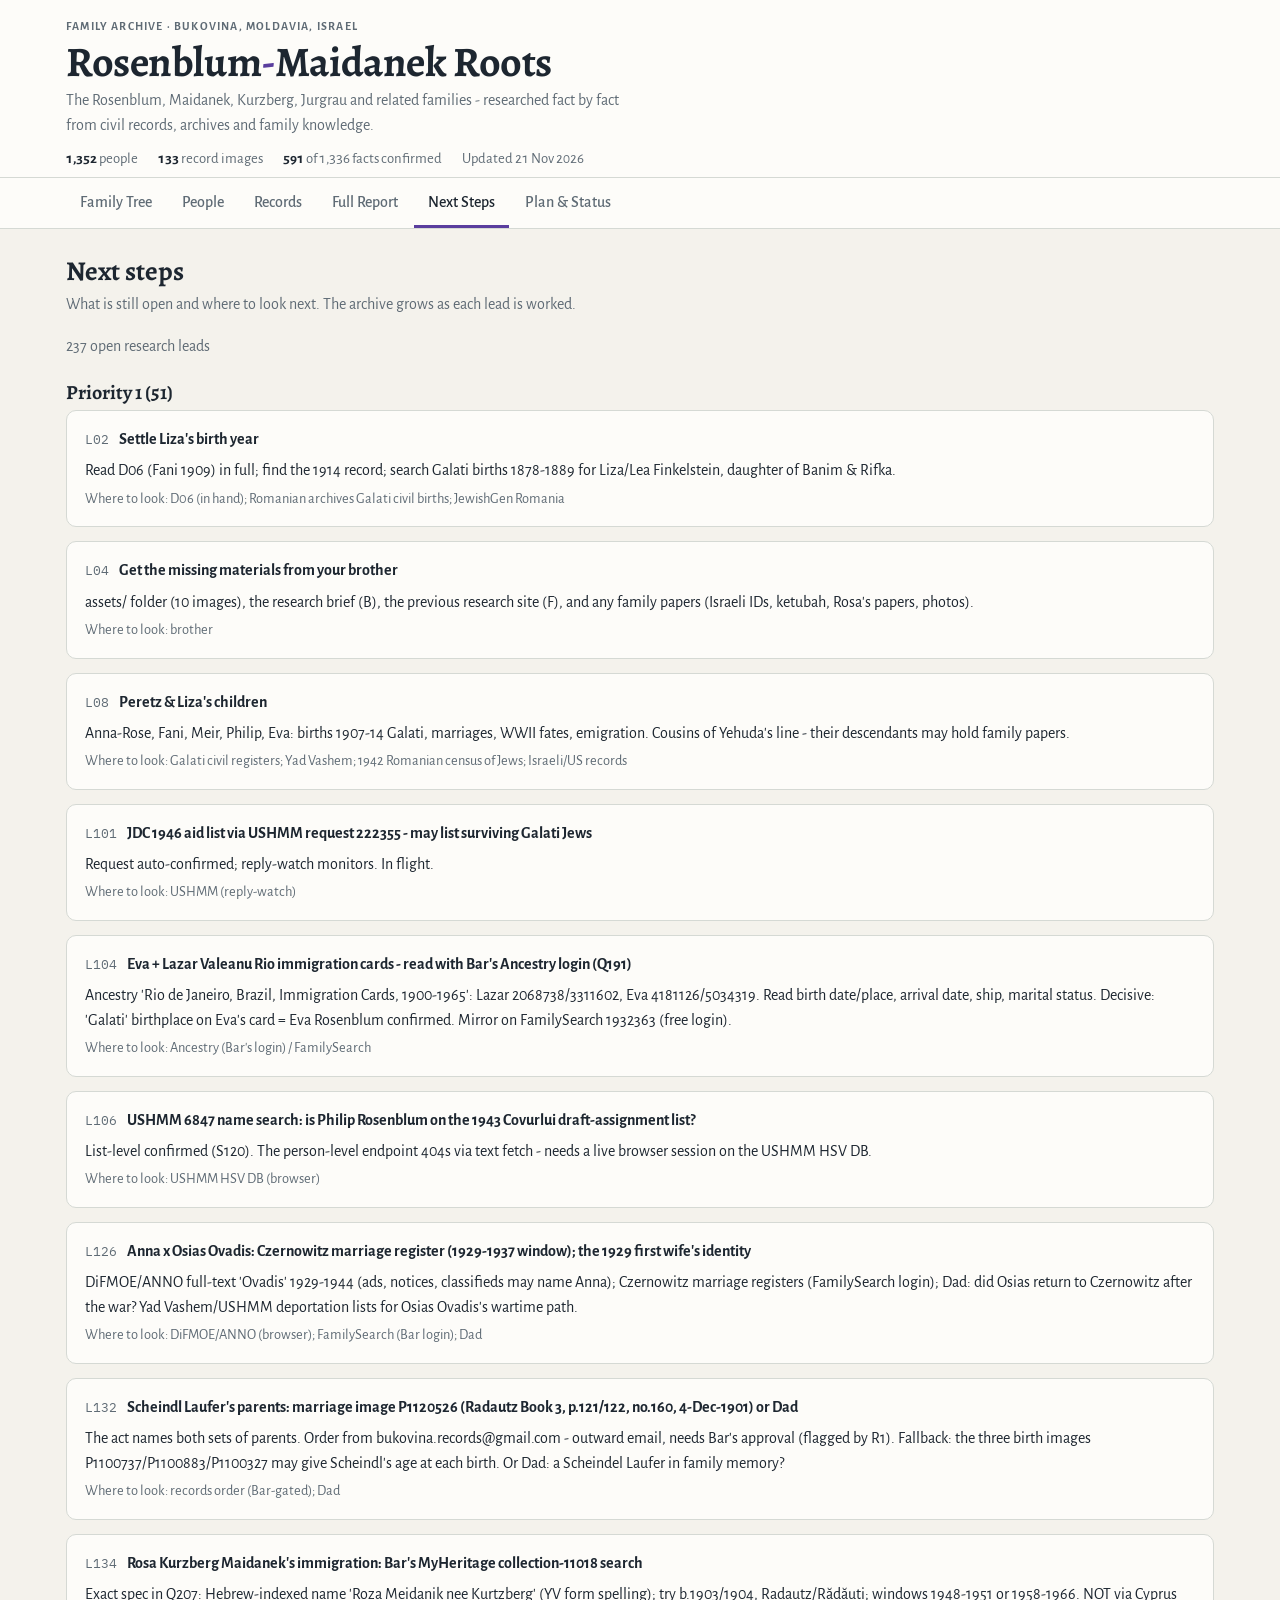
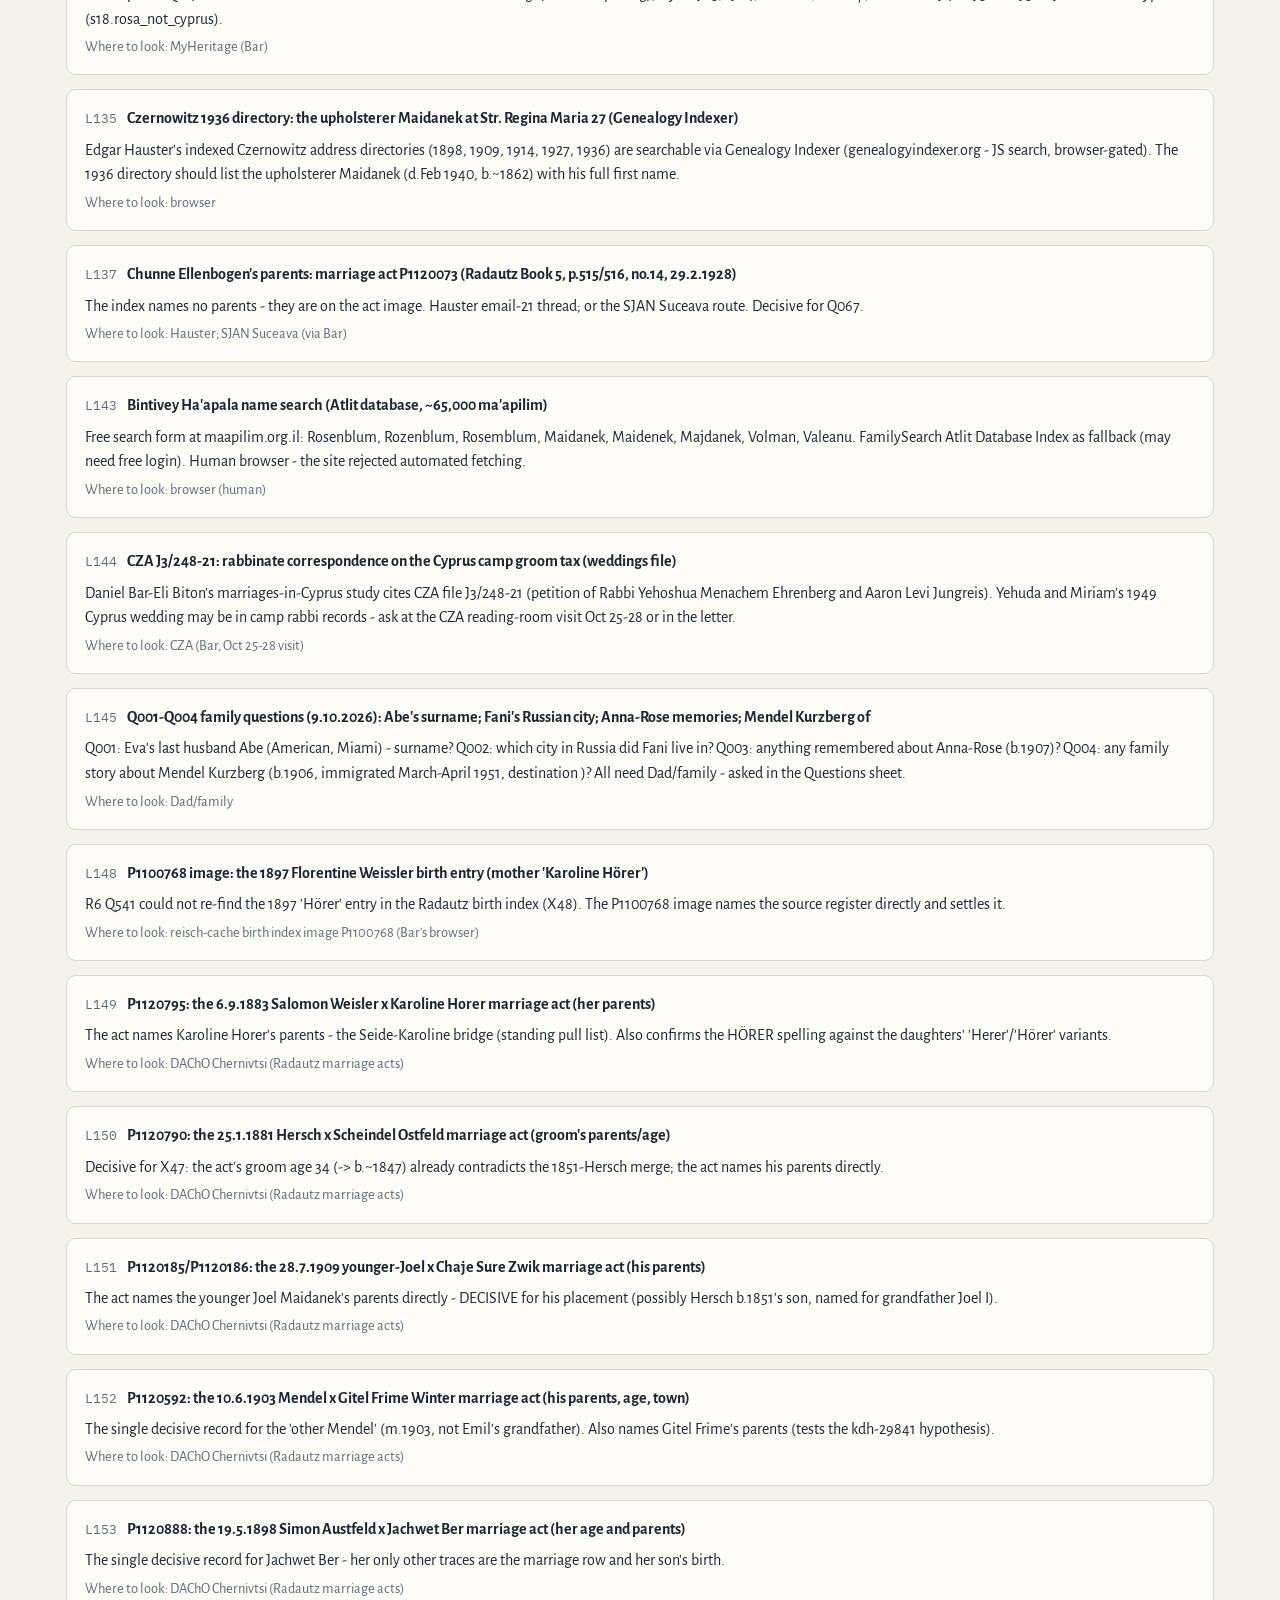
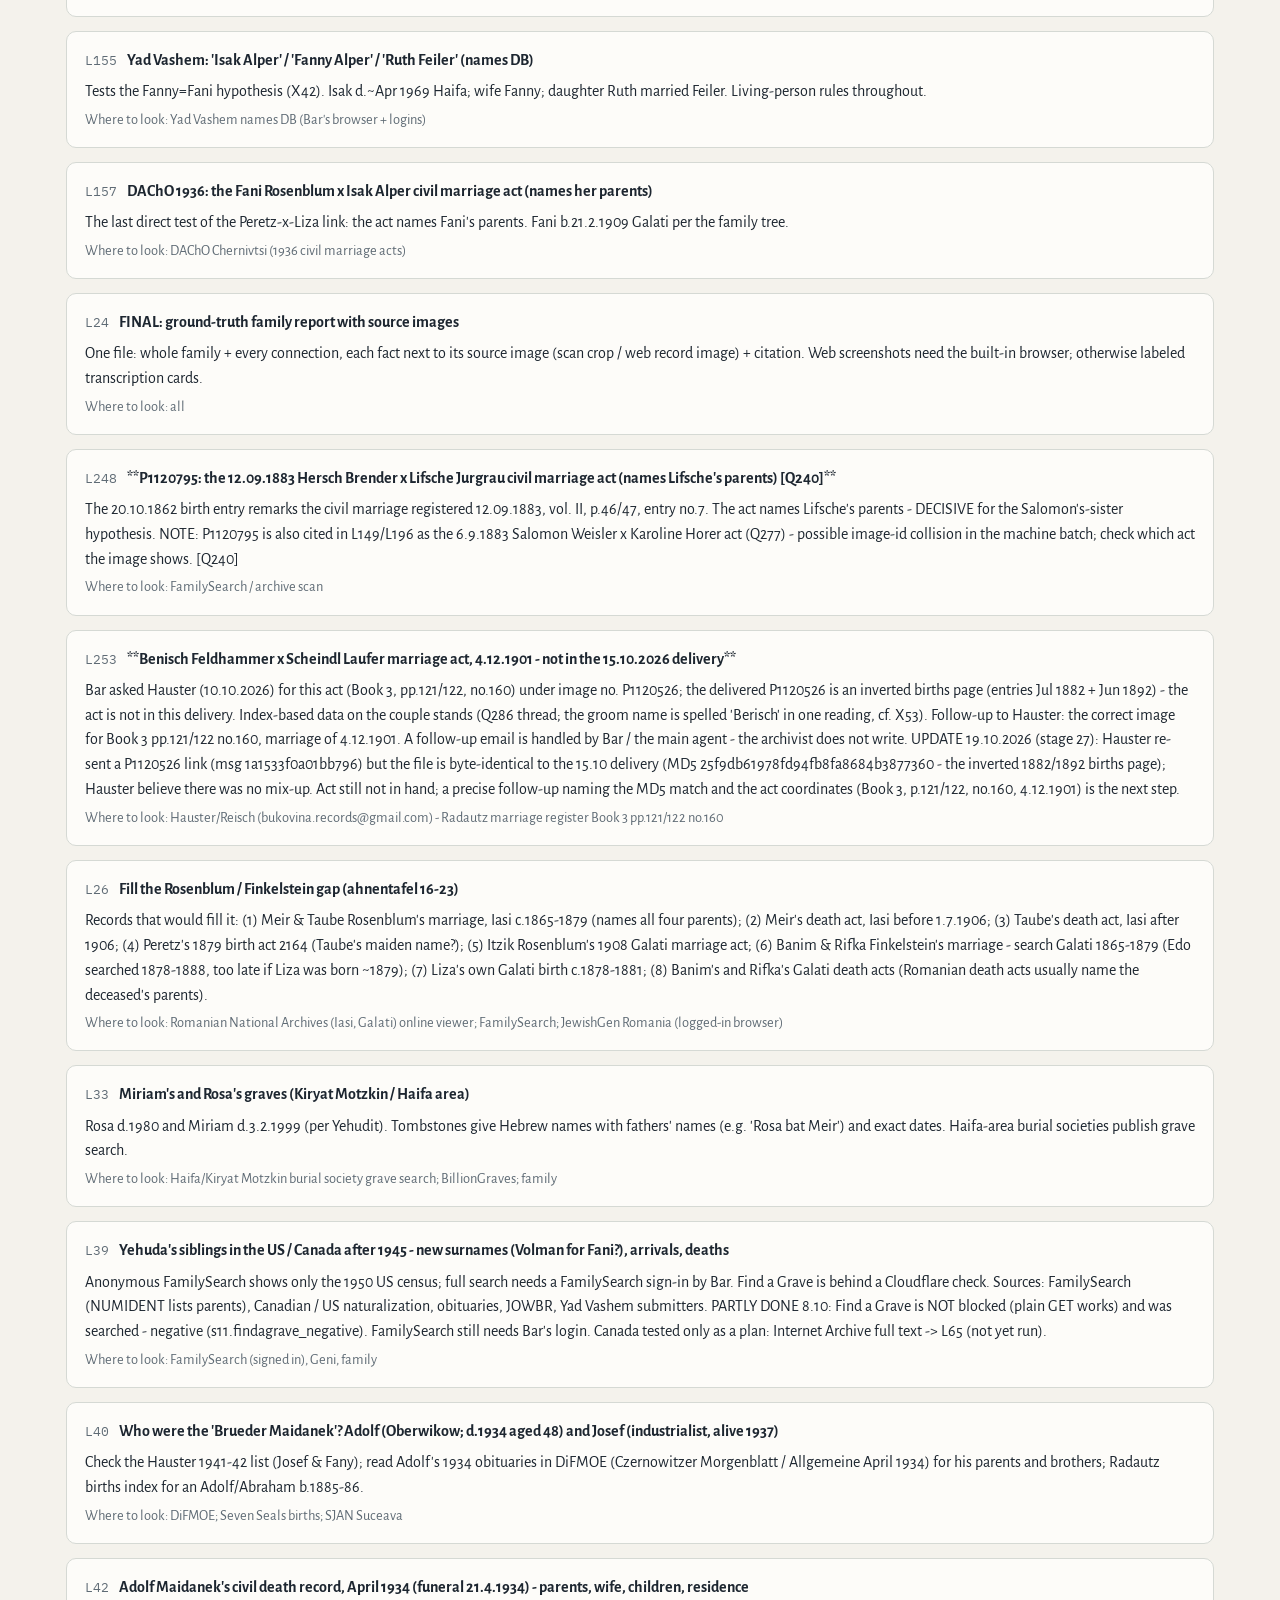
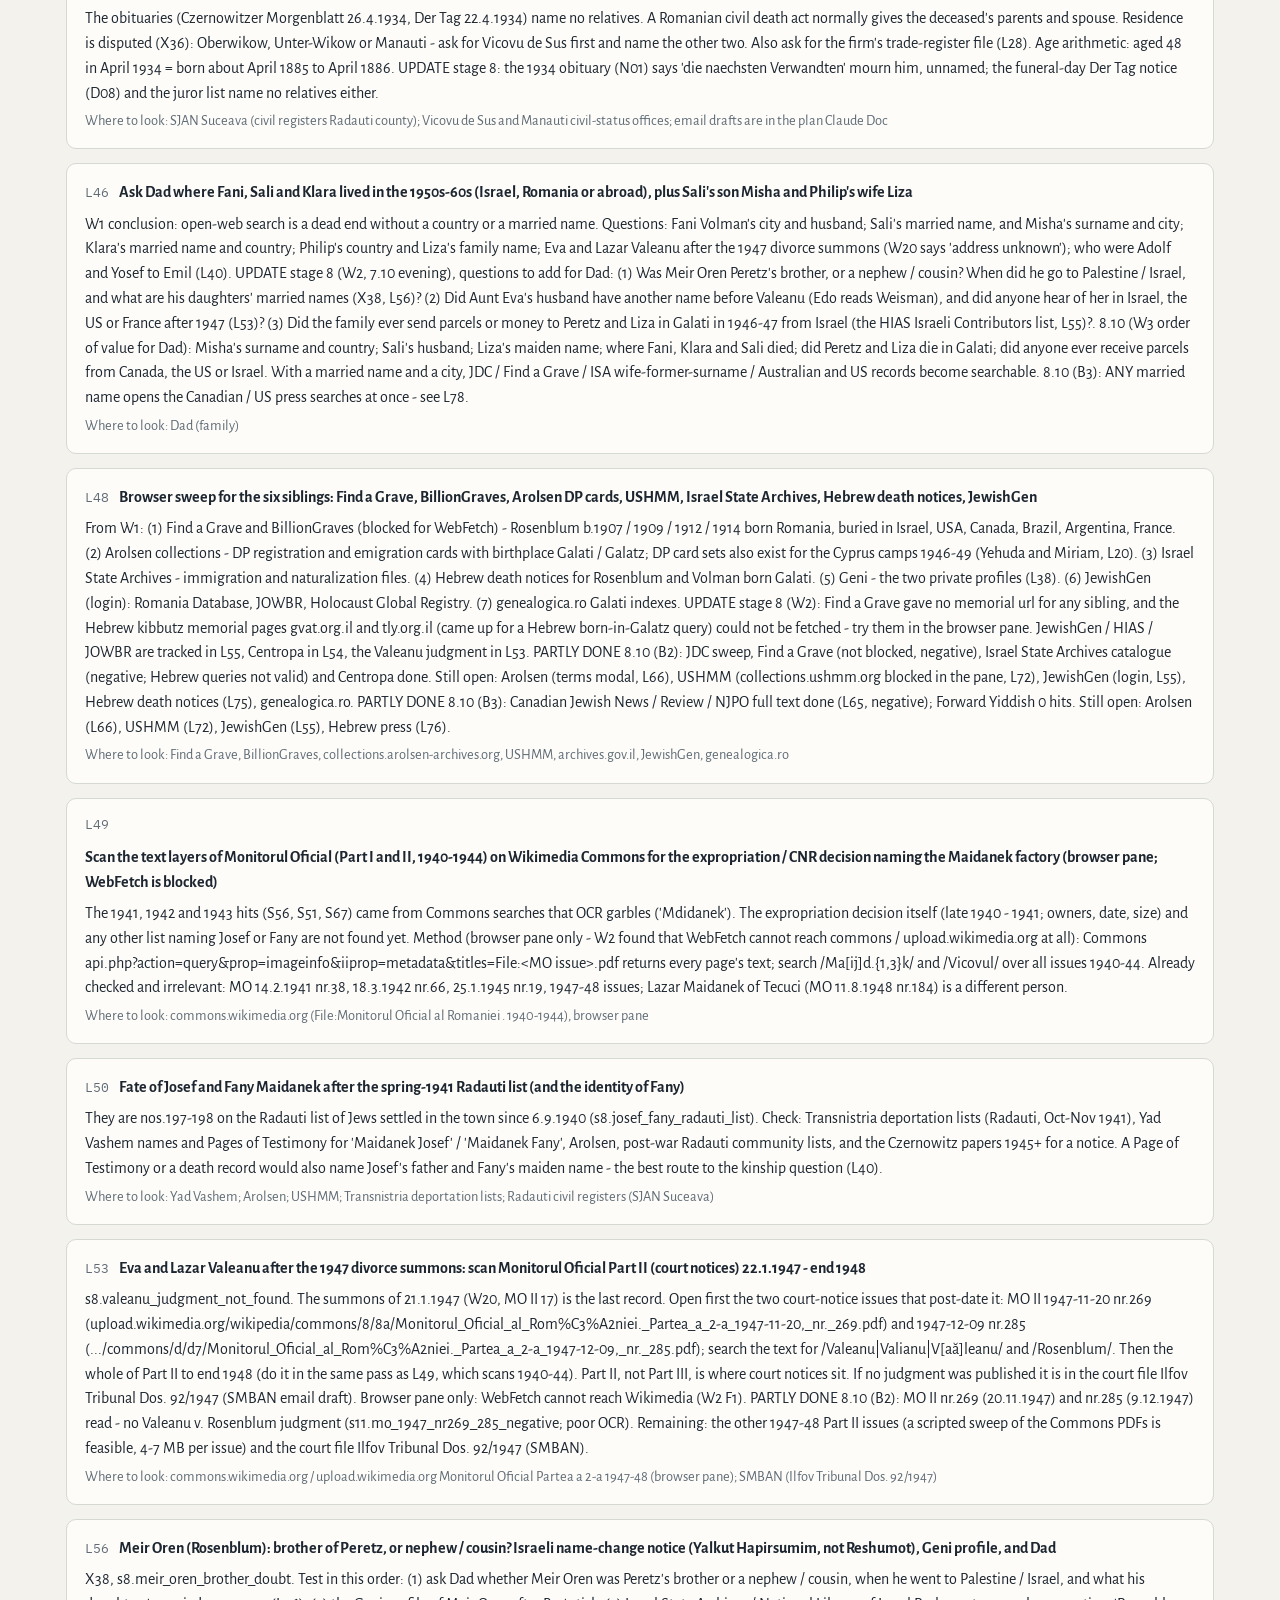
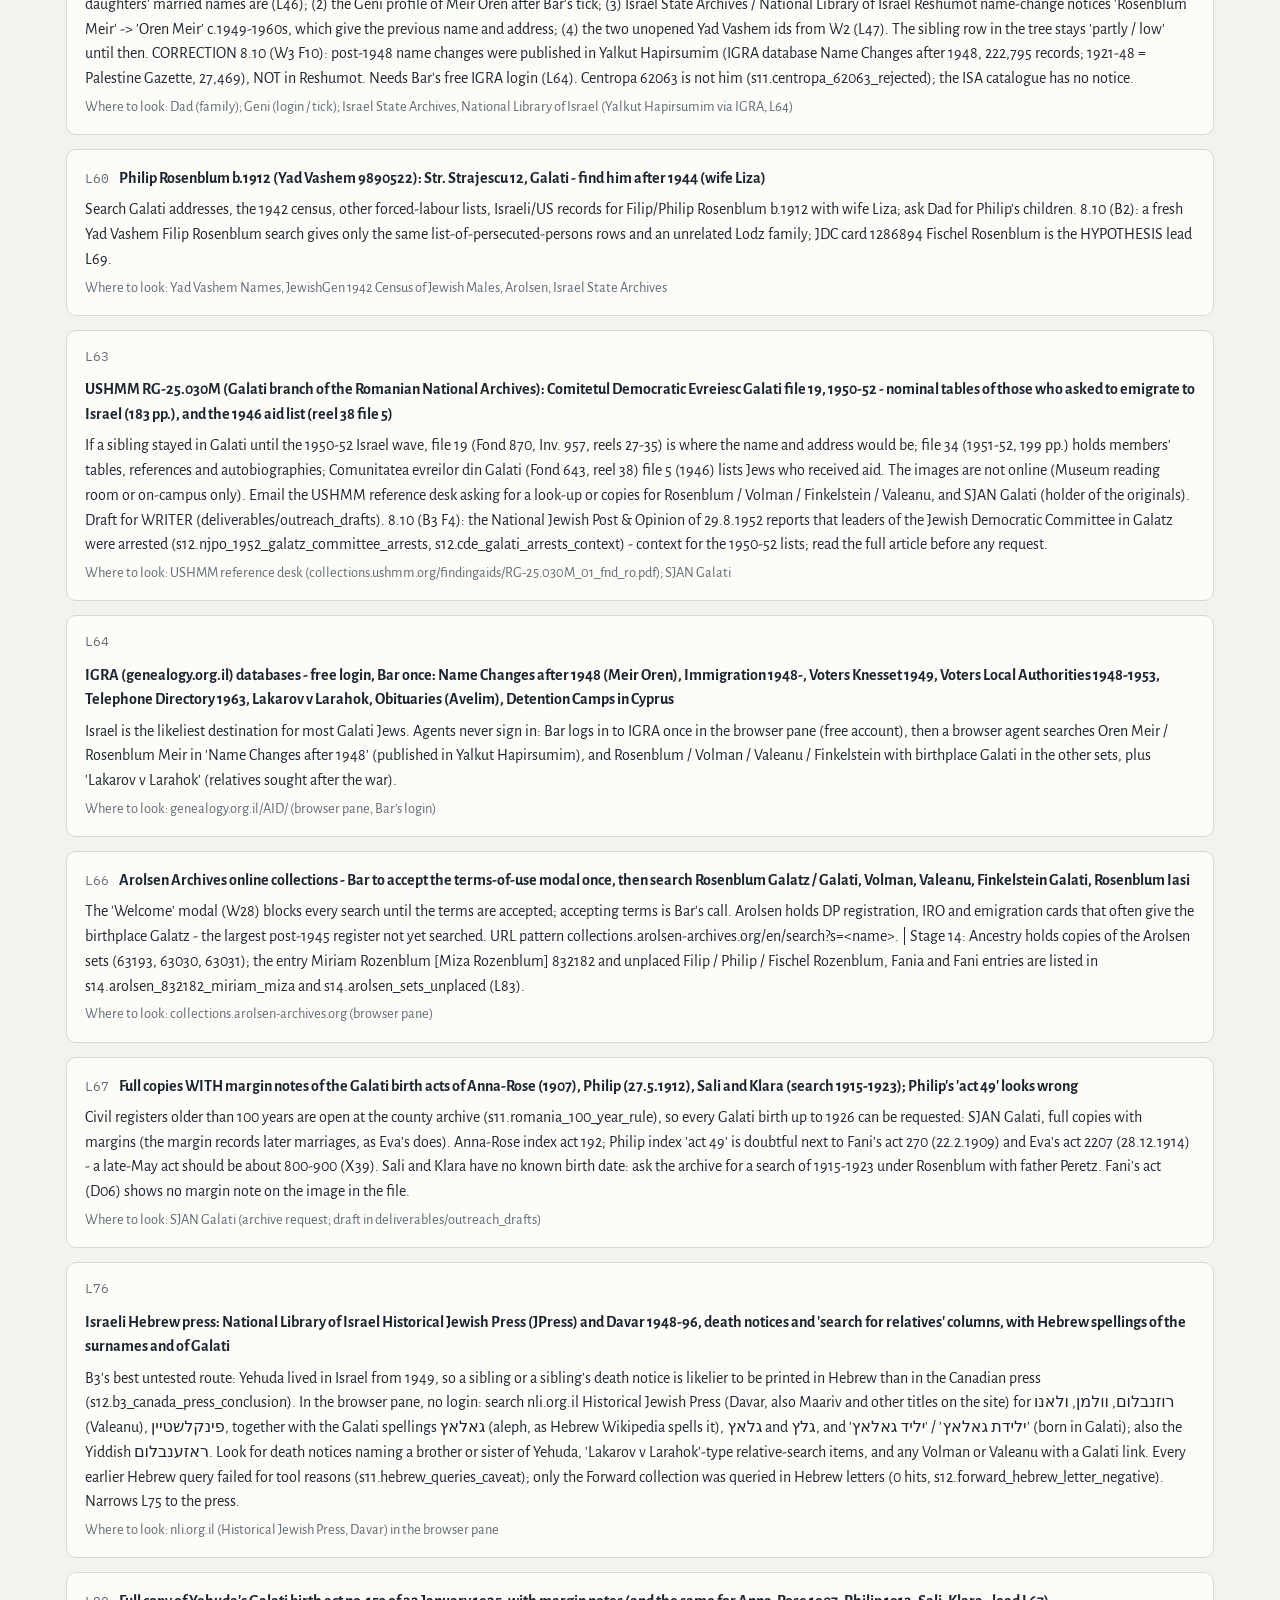
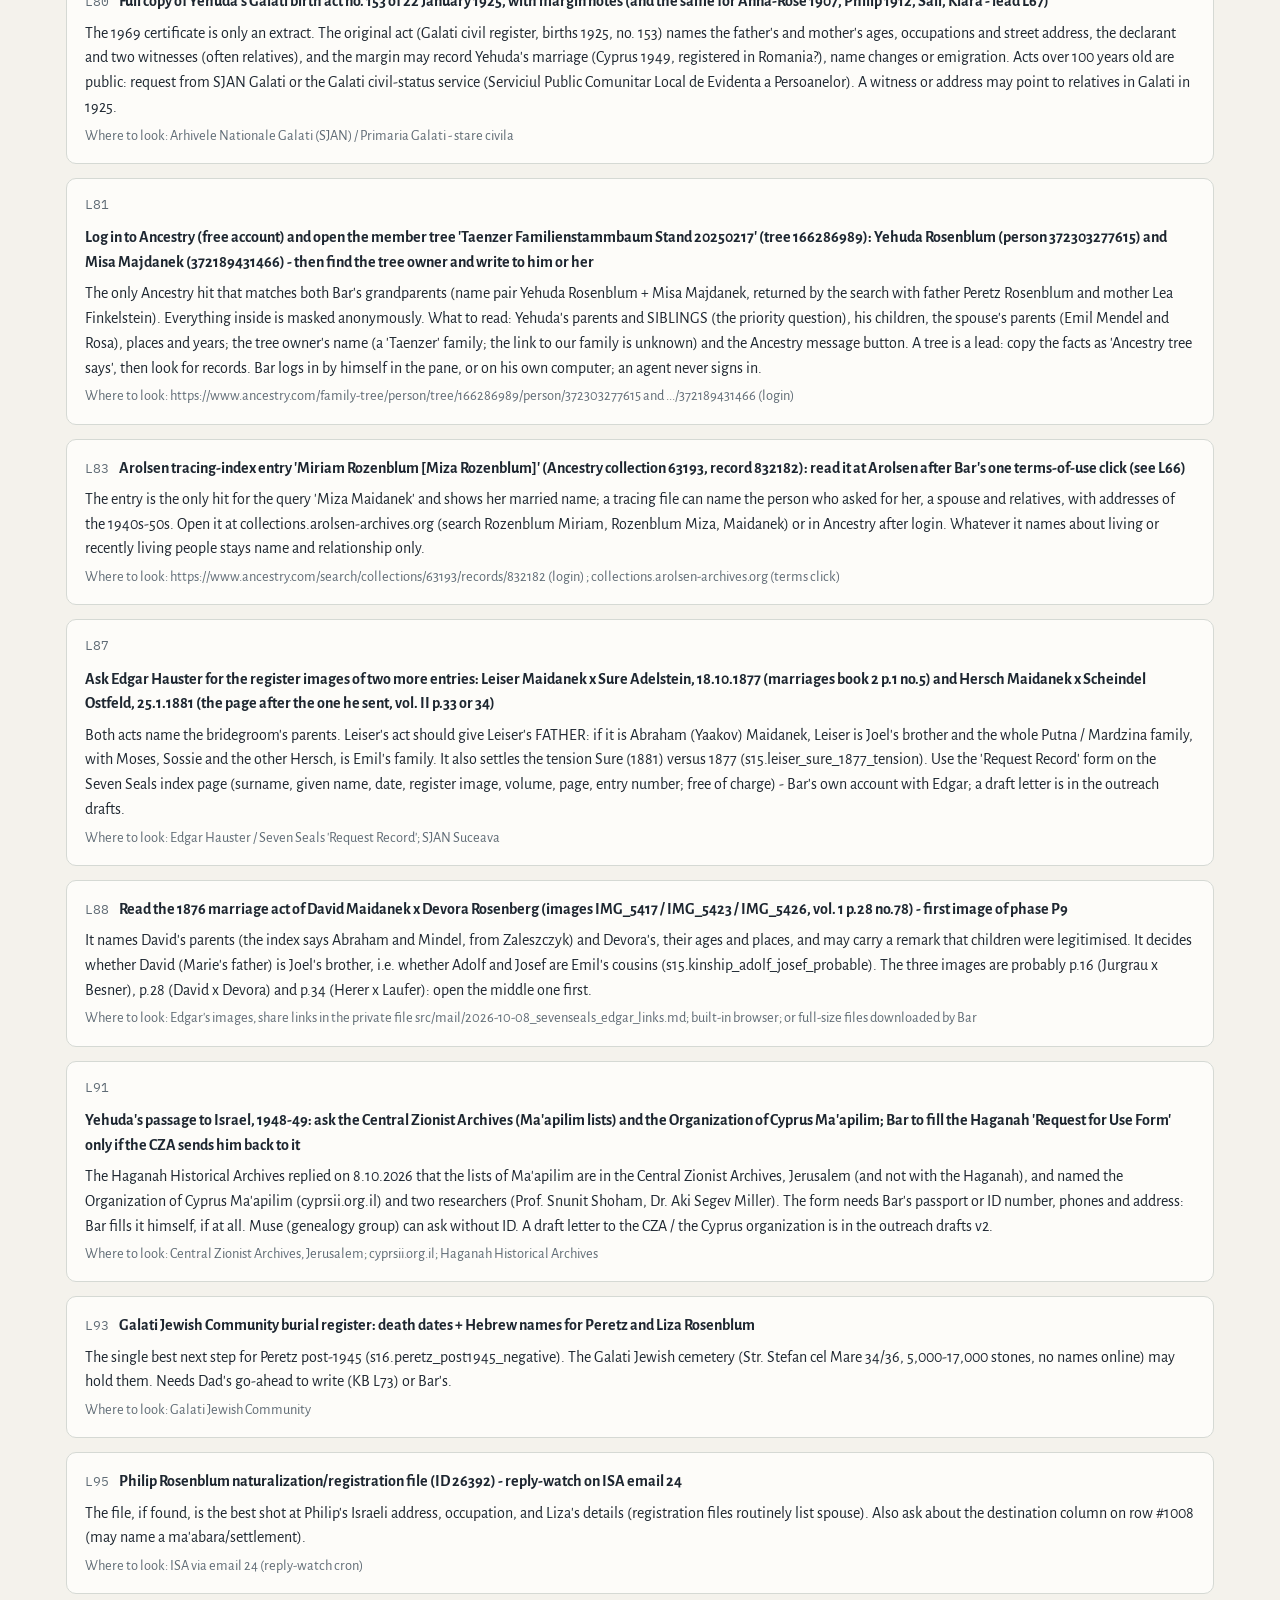
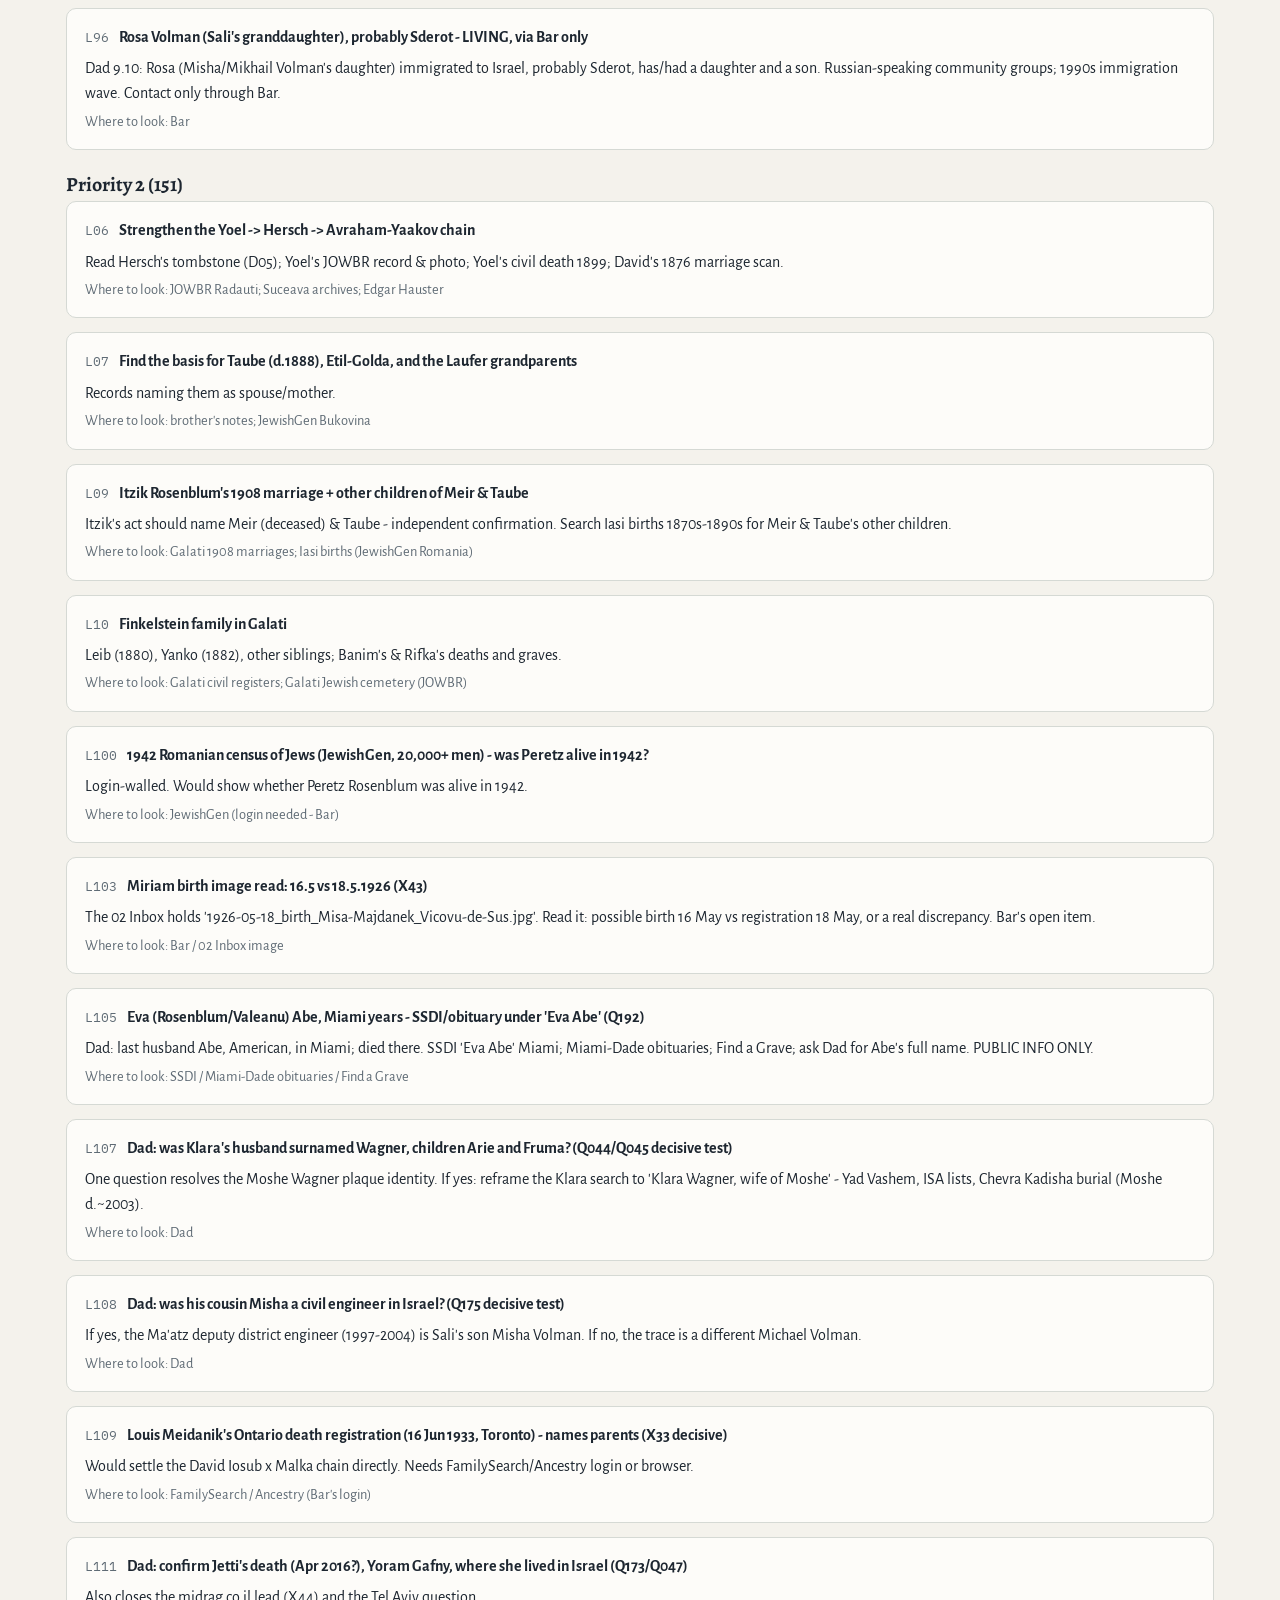
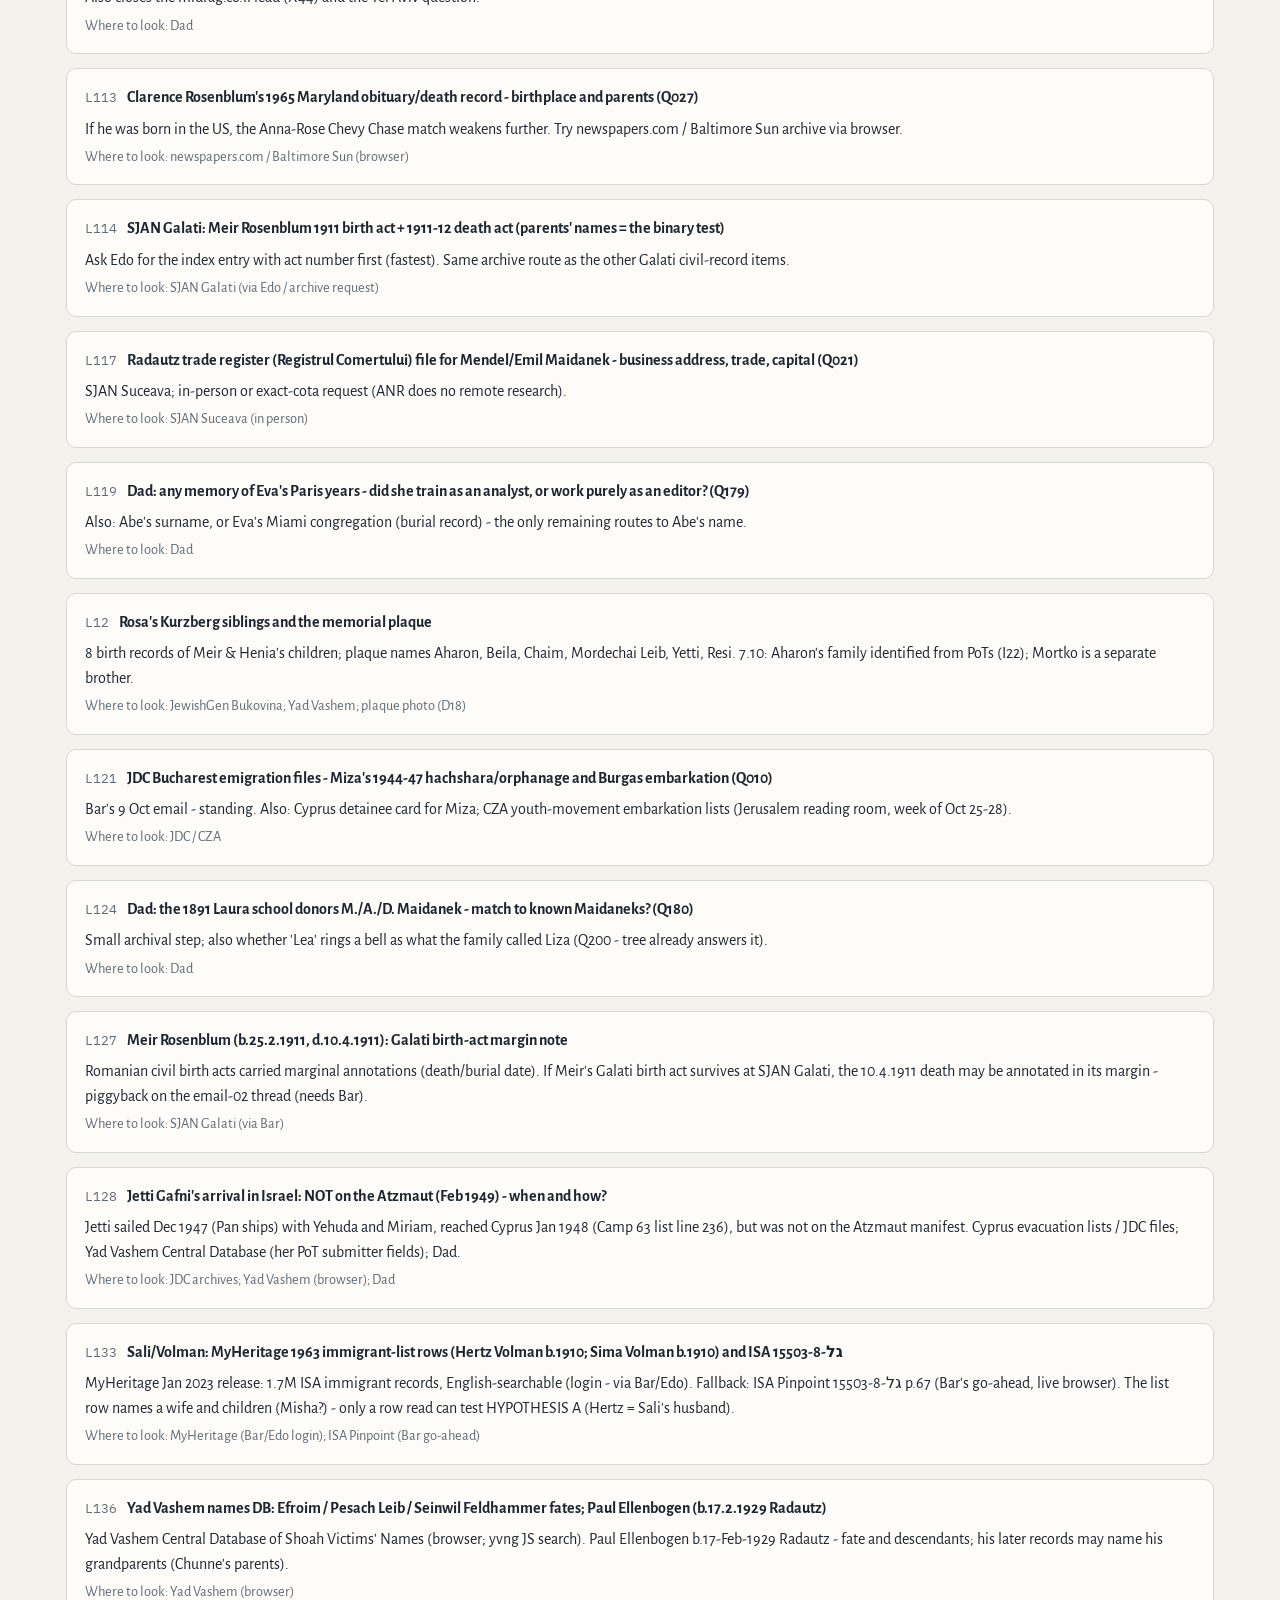
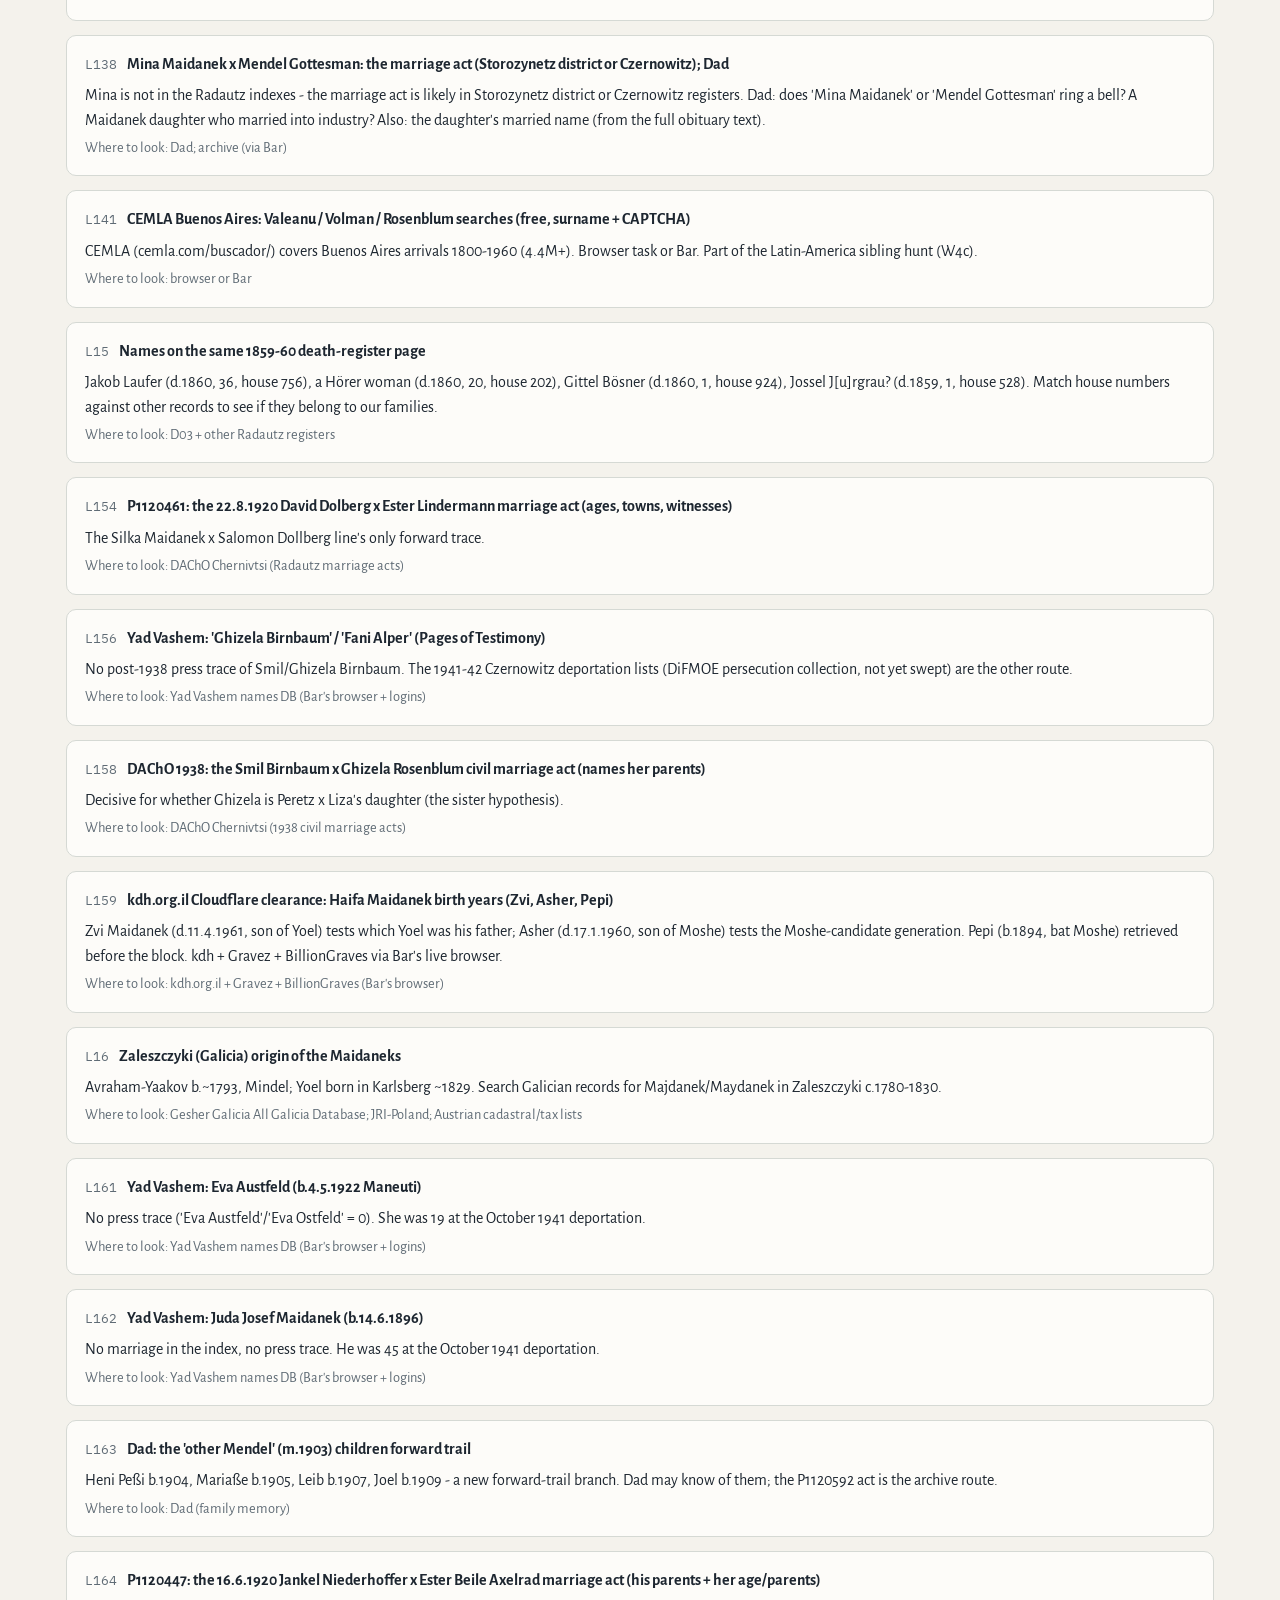
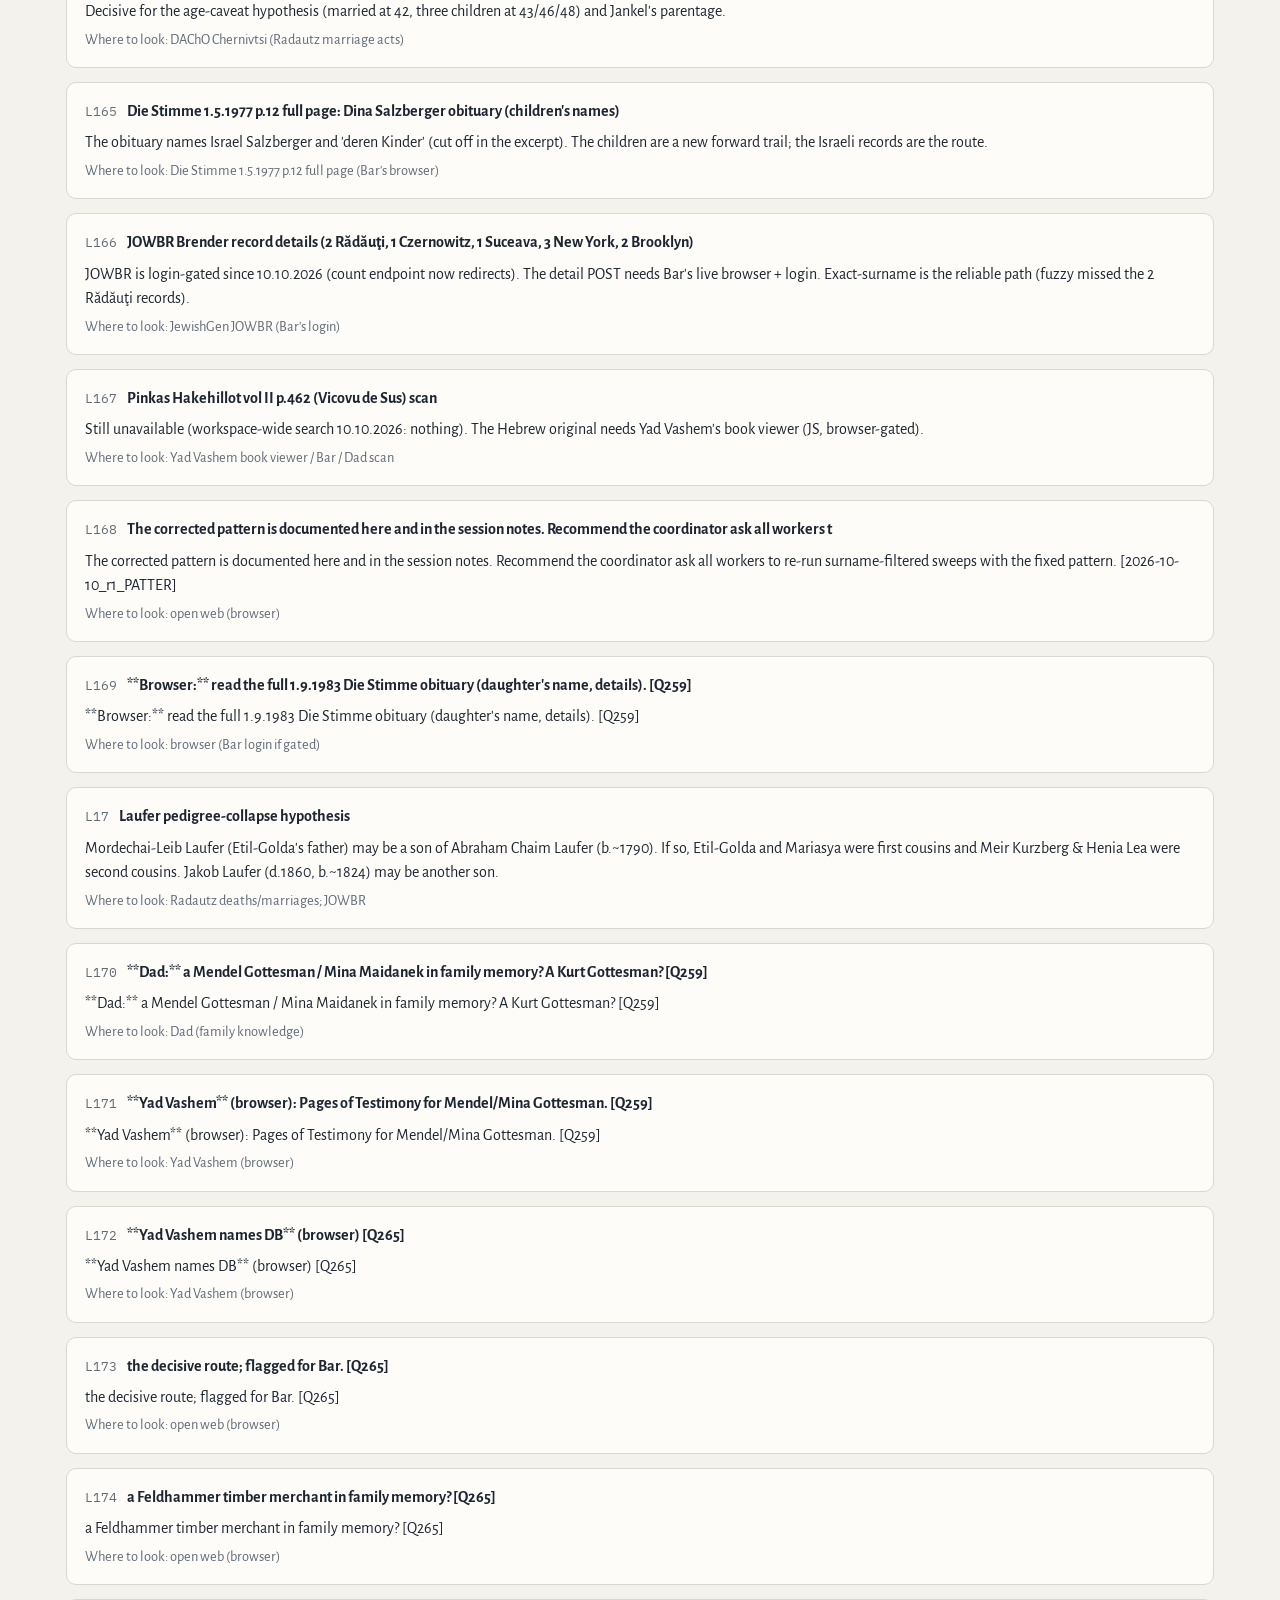
==== commit 88785e88: "Auto-refresh" ====
--- a/next-steps.html
+++ b/next-steps.html
@@ -16,7 +16,7 @@
 <div class="eyebrow">Family Archive &middot; Bukovina, Moldavia, Israel</div>
 <h1>Rosenblum<span class="dash">-</span>Maidanek Roots</h1>
 <p class="sub">The Rosenblum, Maidanek, Kurzberg, Jurgrau and related families - researched fact by fact from civil records, archives and family knowledge.</p>
-<div class="stats"><span><b>1,352</b> people</span><span><b>133</b> record images</span><span><b>591</b> of 1,336 facts confirmed</span><span>Updated 20 Nov 2026</span></div>
+<div class="stats"><span><b>1,352</b> people</span><span><b>133</b> record images</span><span><b>591</b> of 1,336 facts confirmed</span><span>Updated 21 Nov 2026</span></div>
 </div></header>
 <nav class="main" aria-label="Sections"><div class="wrap"><a href="index.html">Family Tree</a><a href="people.html">People</a><a href="records.html">Records</a><a href="report.html">Full Report</a><a href="next-steps.html" aria-current="page">Next Steps</a><a href="plan.html">Plan & Status</a></div></nav>
 <main id="main"><div class="wrap">
@@ -30,7 +30,7 @@
 <footer class="site"><div class="wrap">
 <span>Rosenblum-Maidanek Roots &middot; a family research archive</span>
 <span>Every fact tied to the record it comes from. Living people appear by name and relationship only.</span>
-<span>Updated 20 Nov 2026</span>
+<span>Updated 21 Nov 2026</span>
 </div></footer>
 <script src="assets/js/common.js"></script>
 <script src="assets/js/next.js"></script>
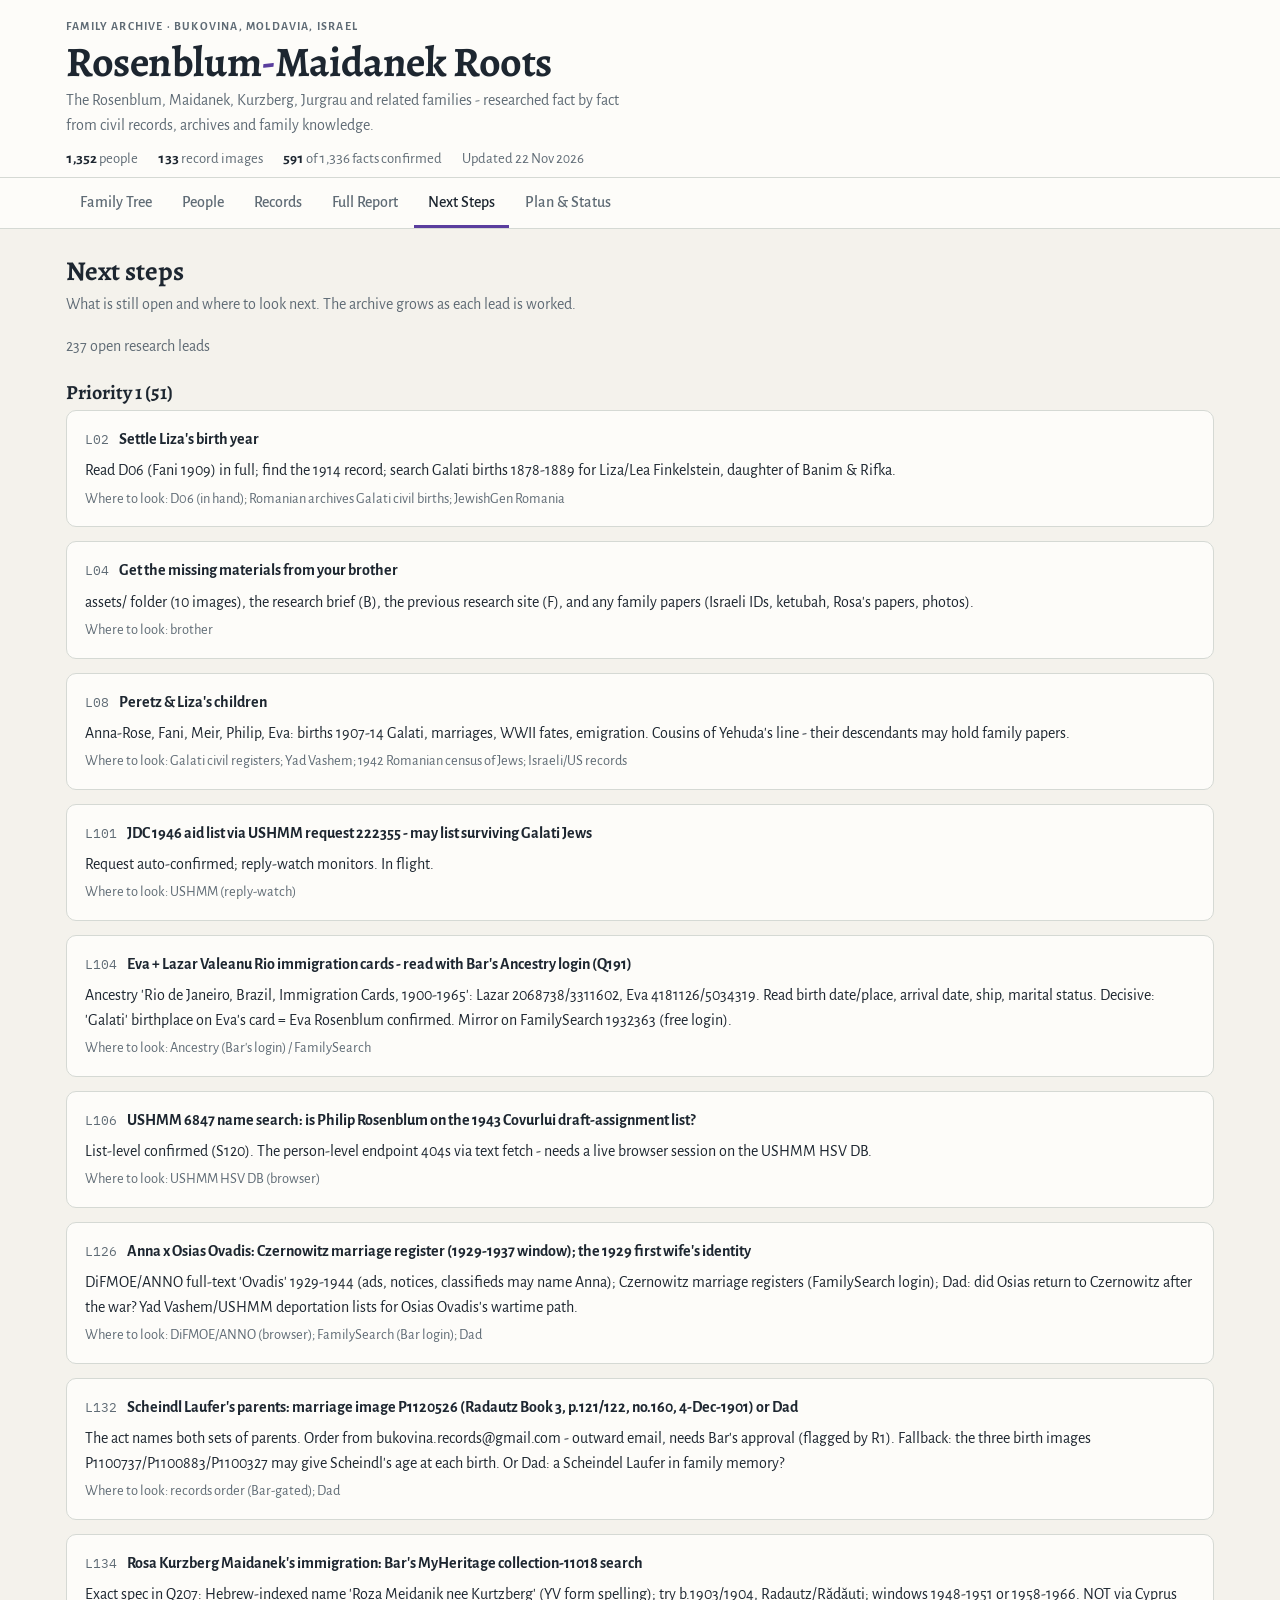
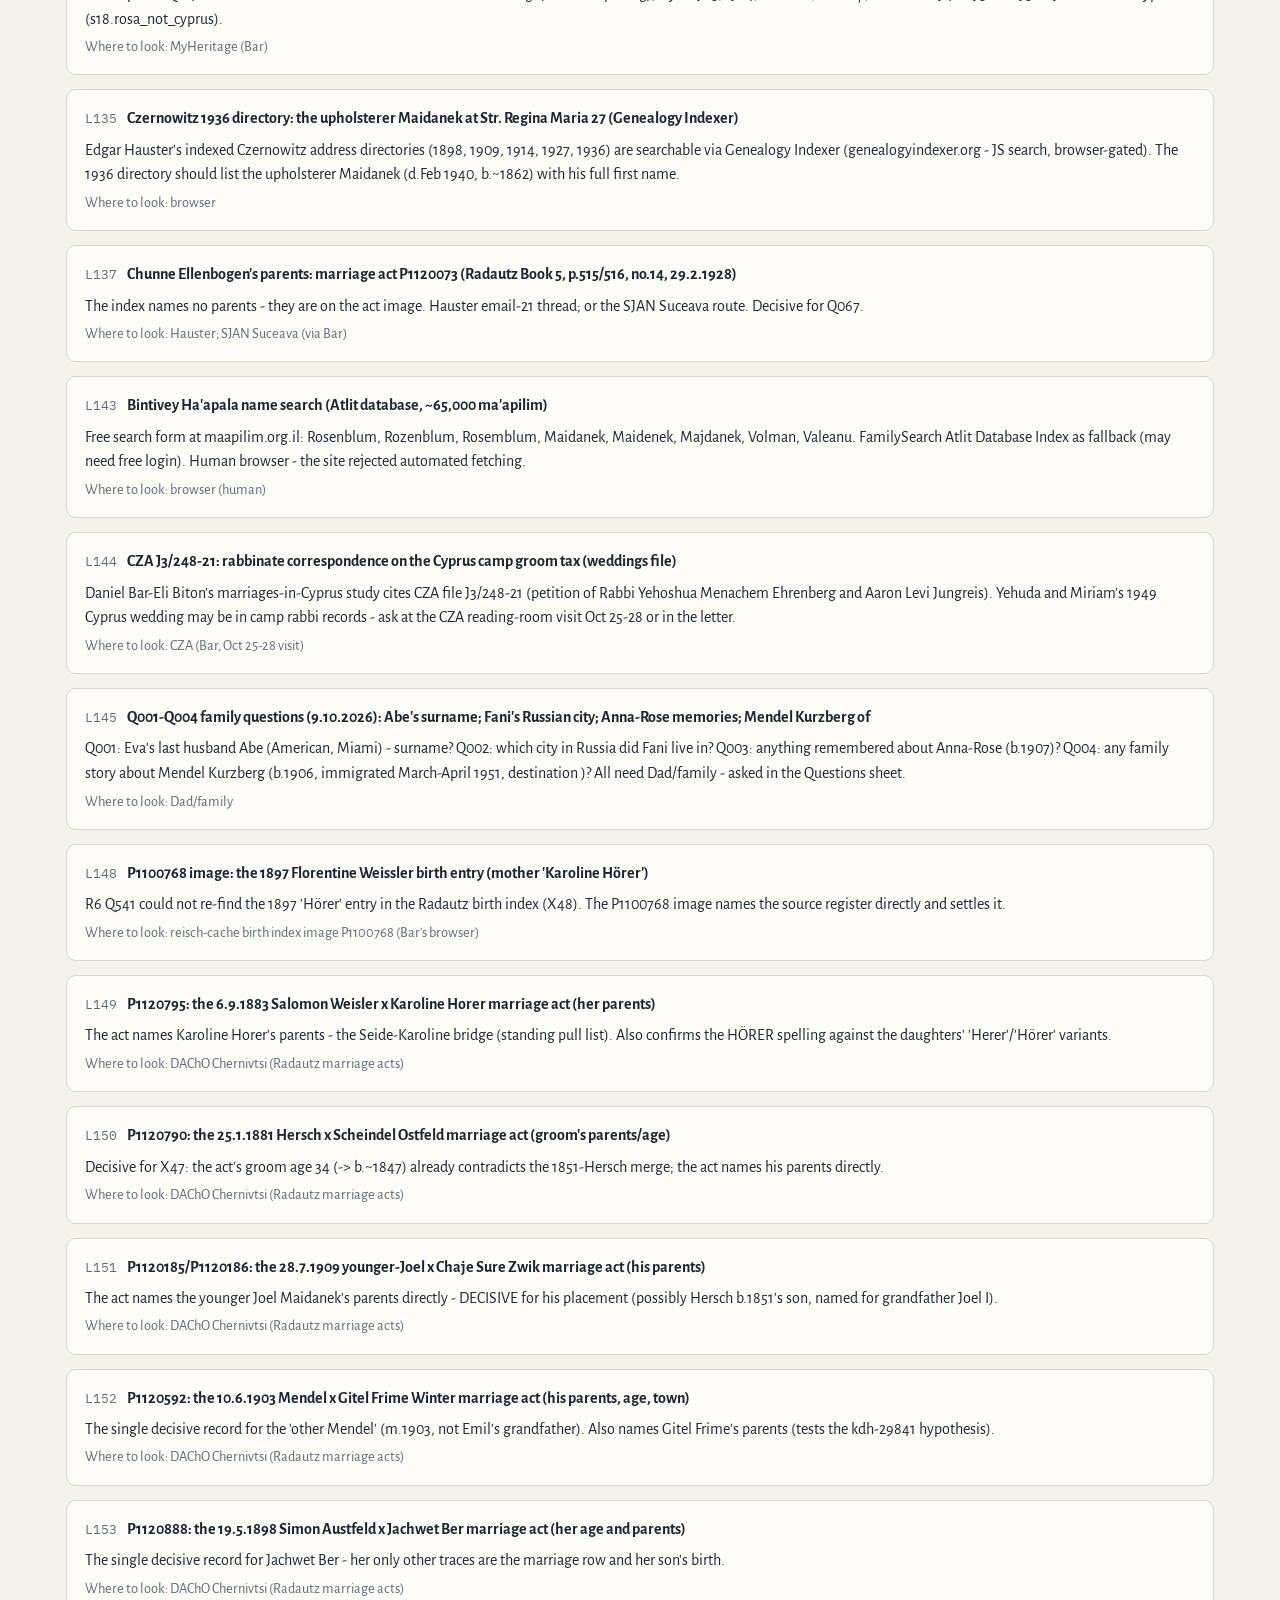
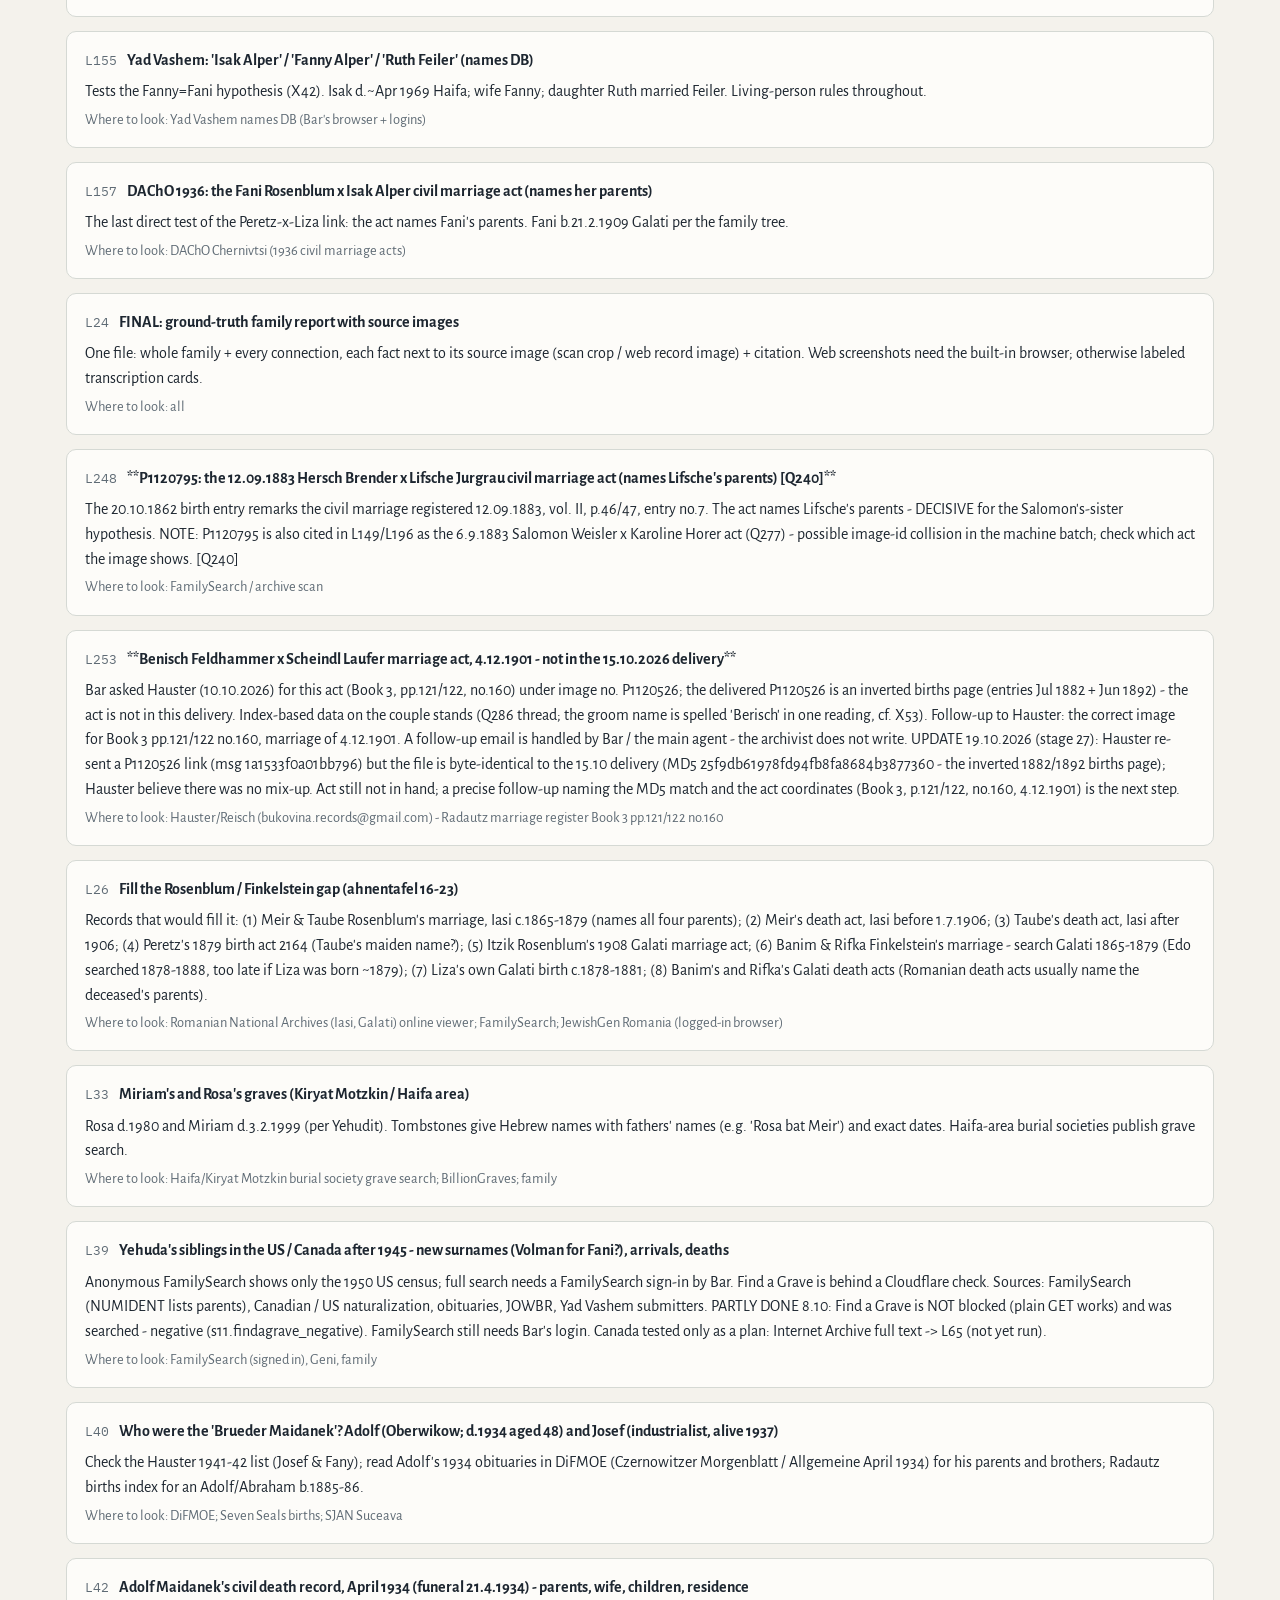
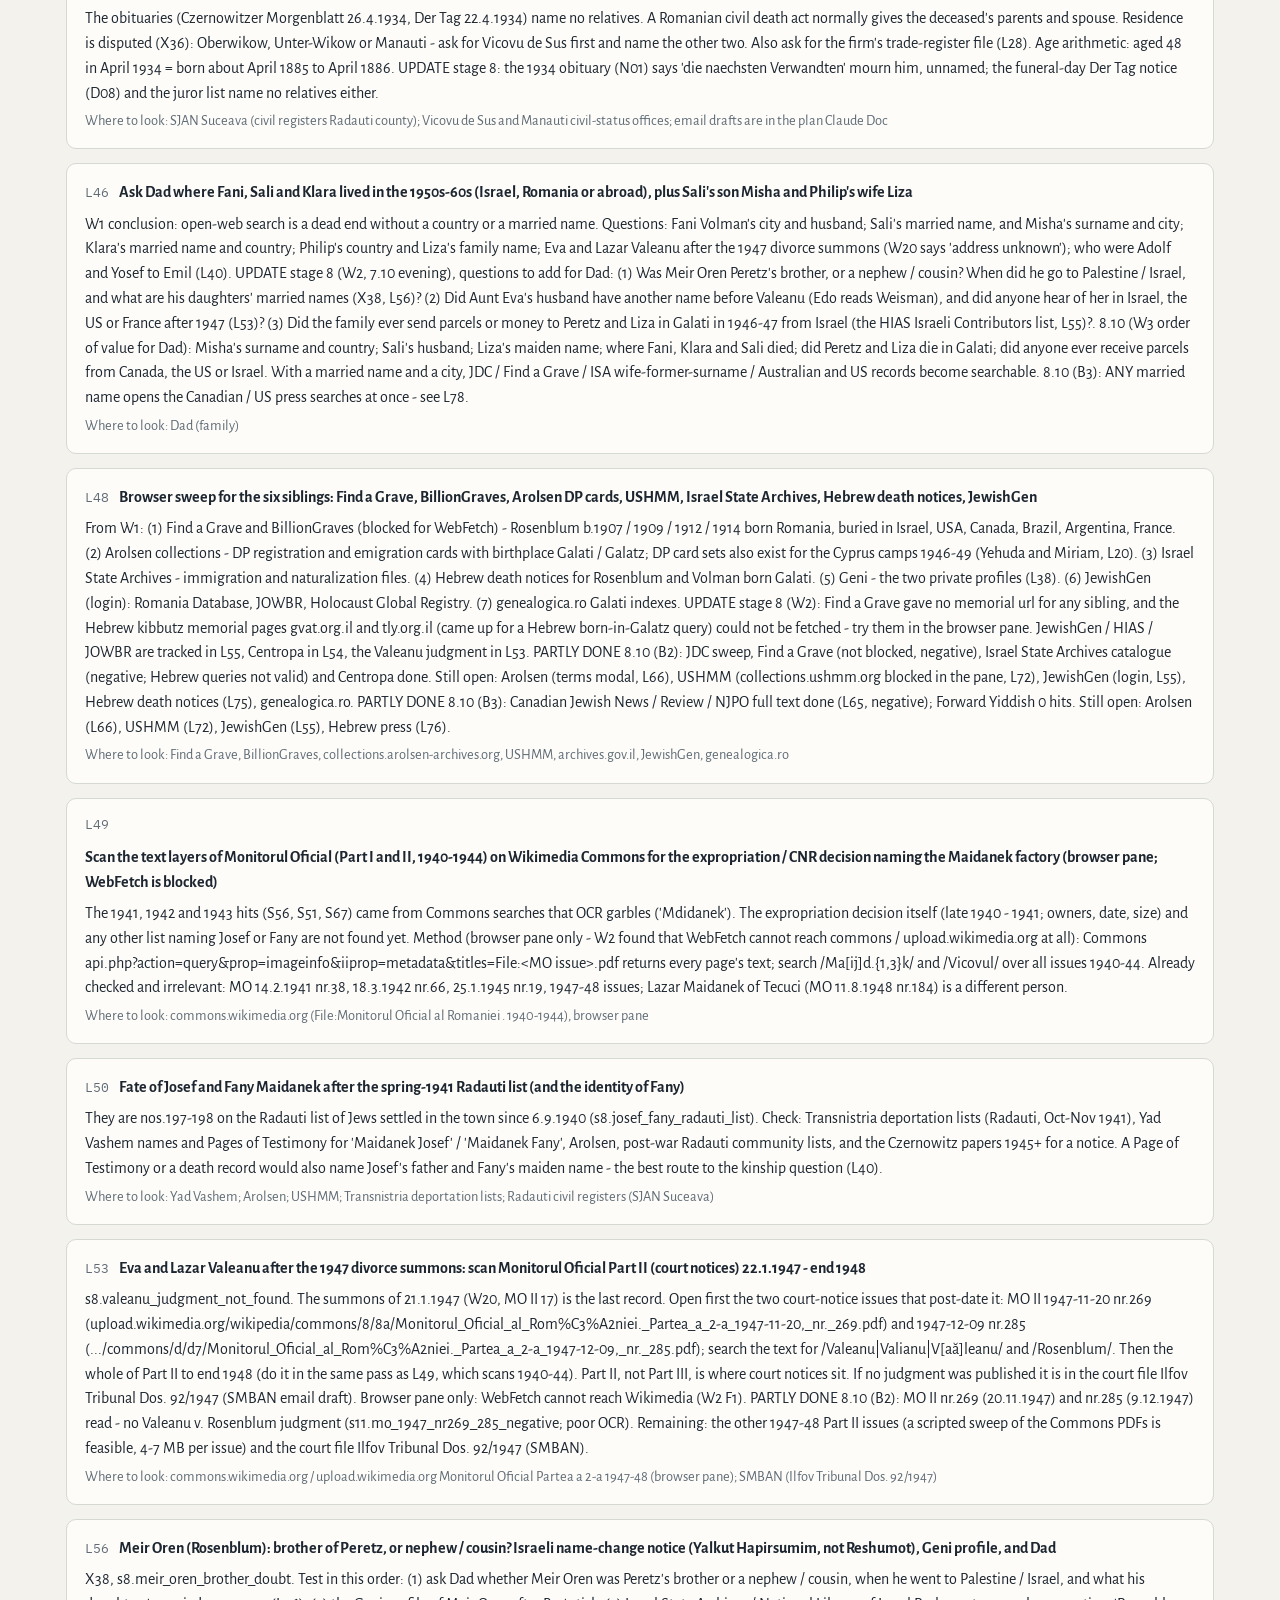
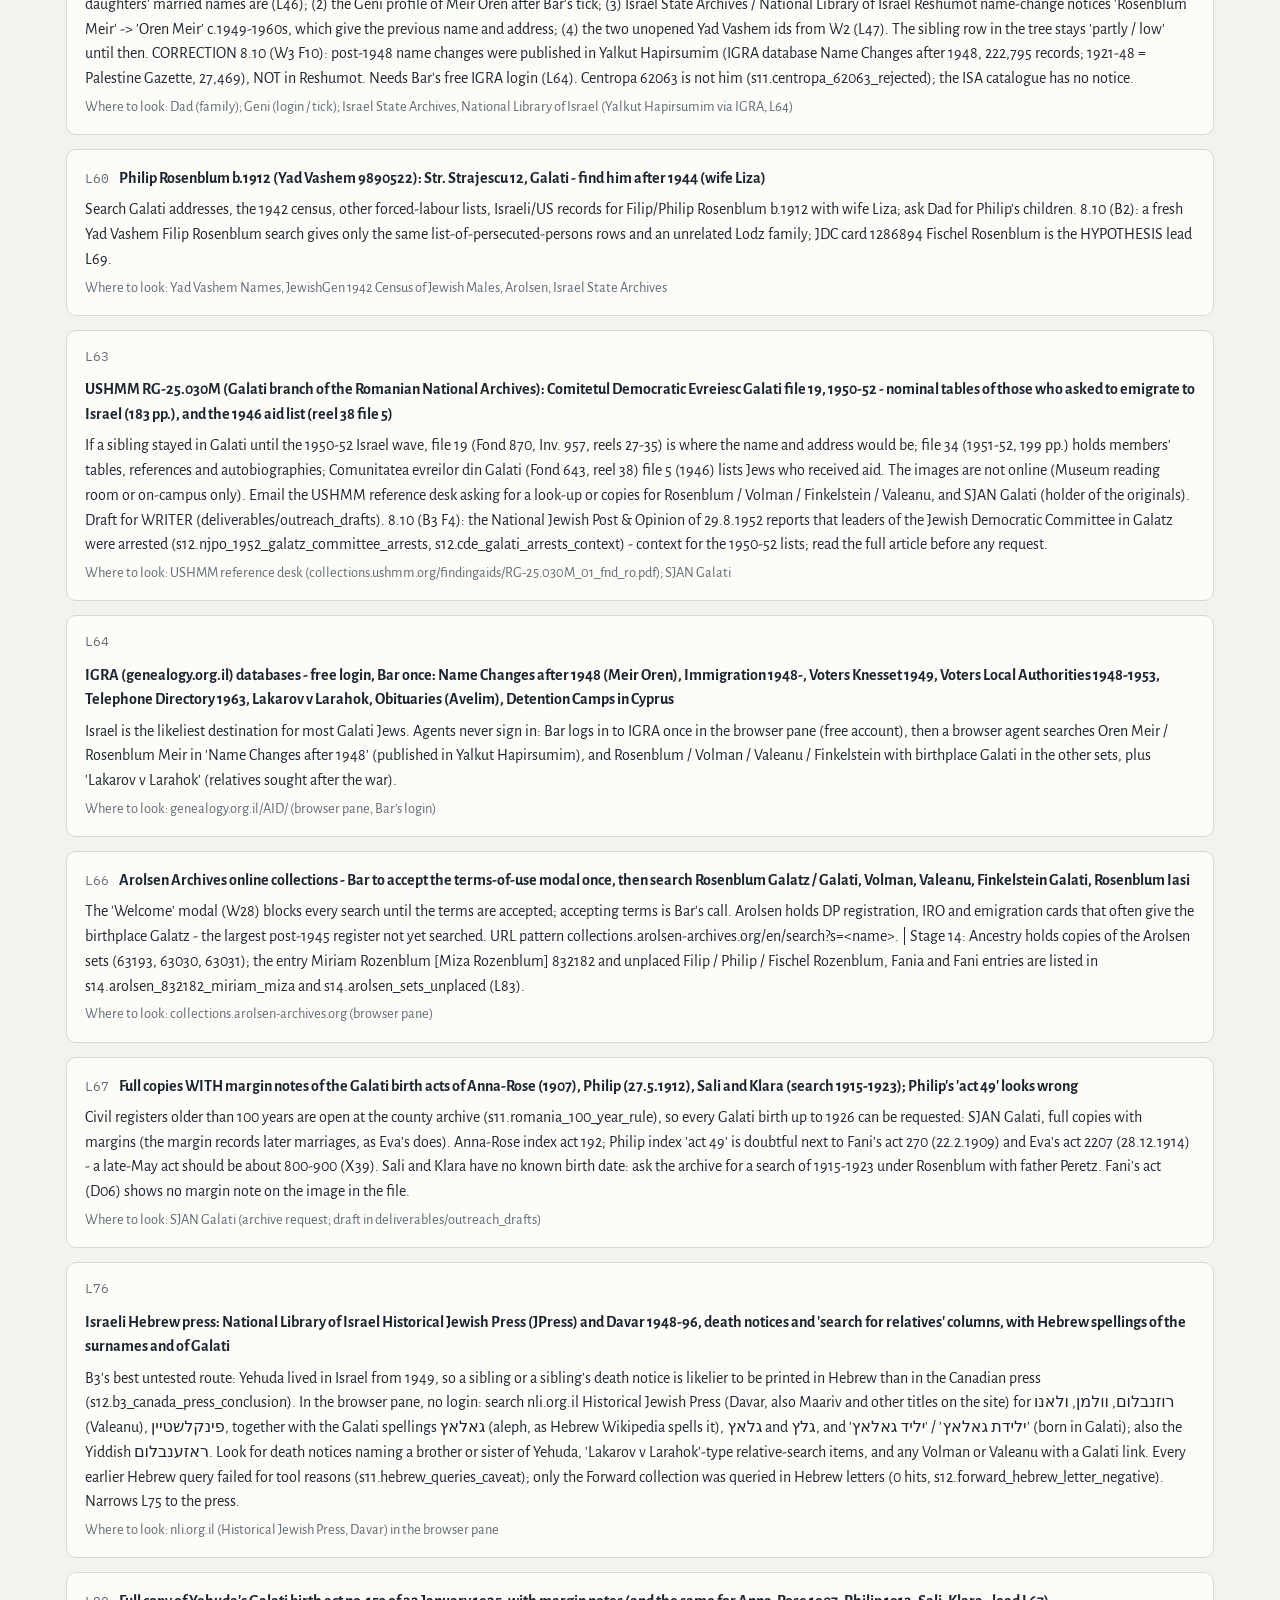
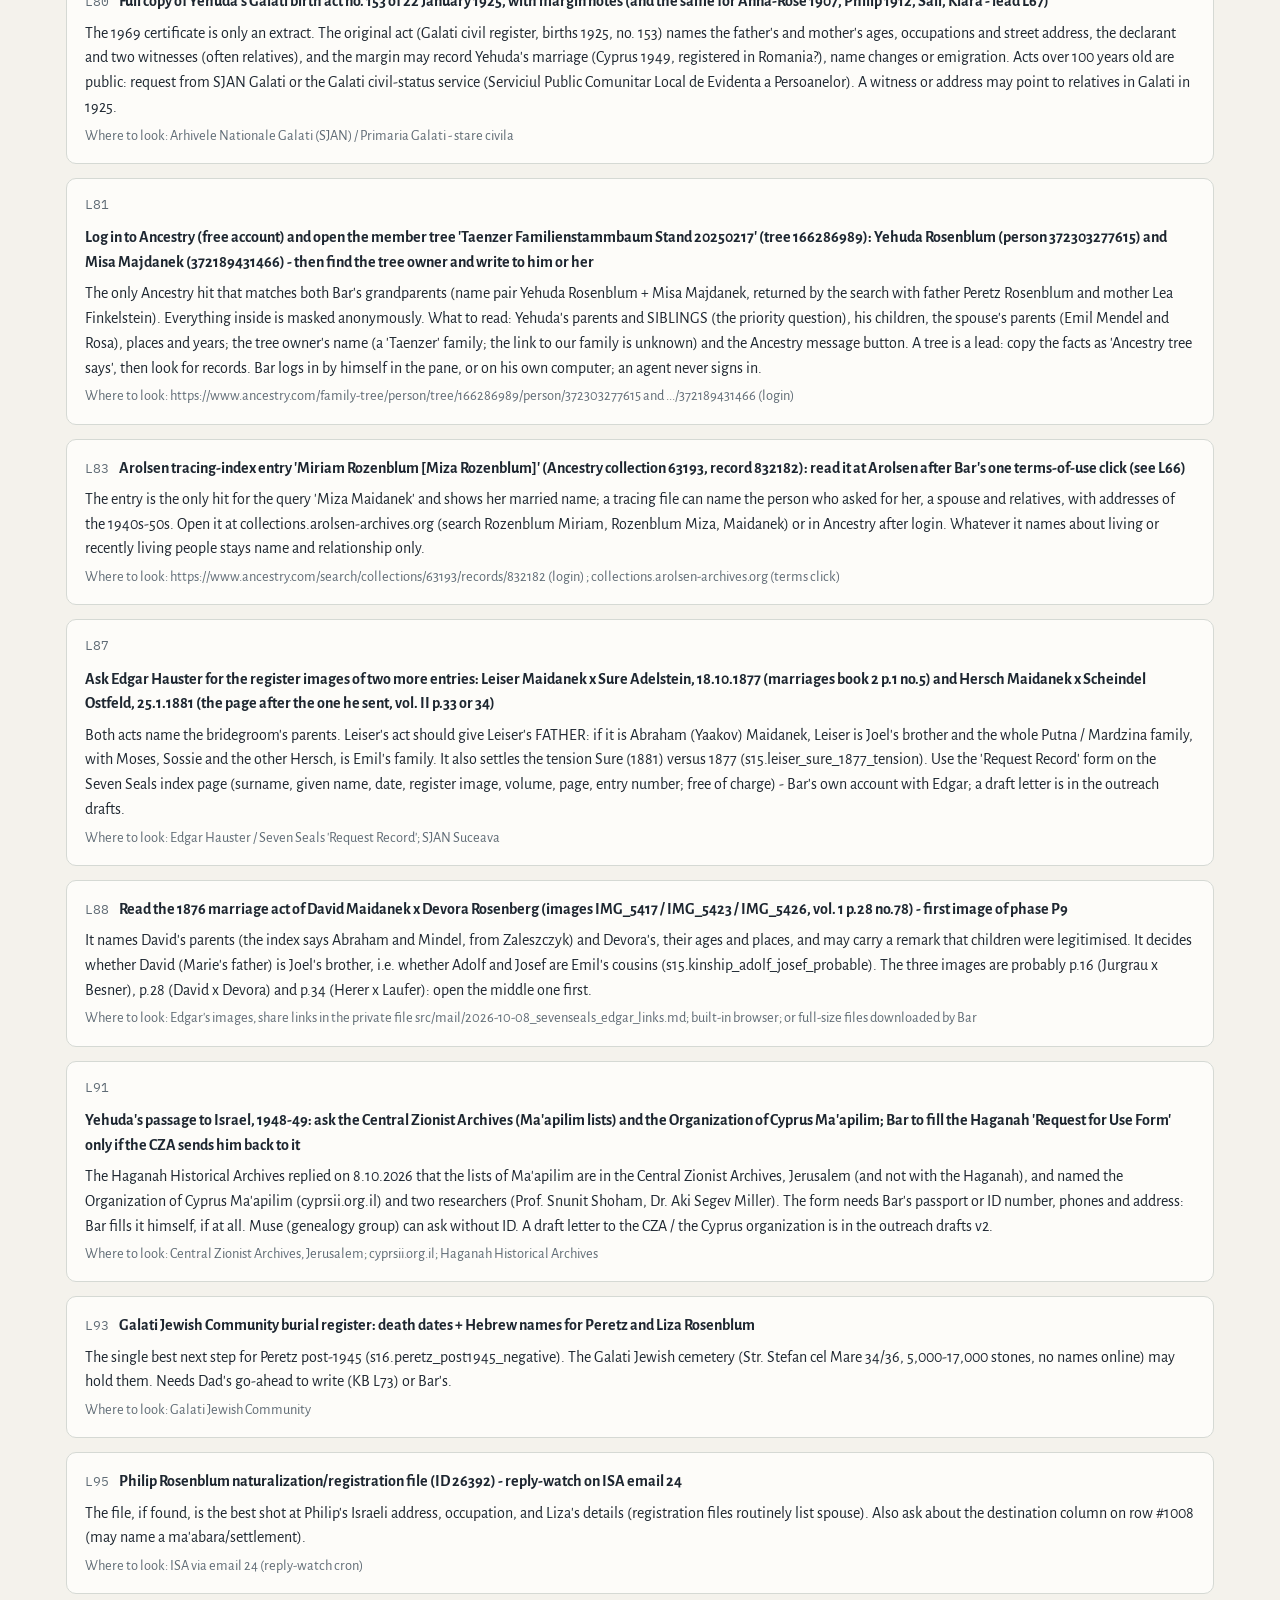
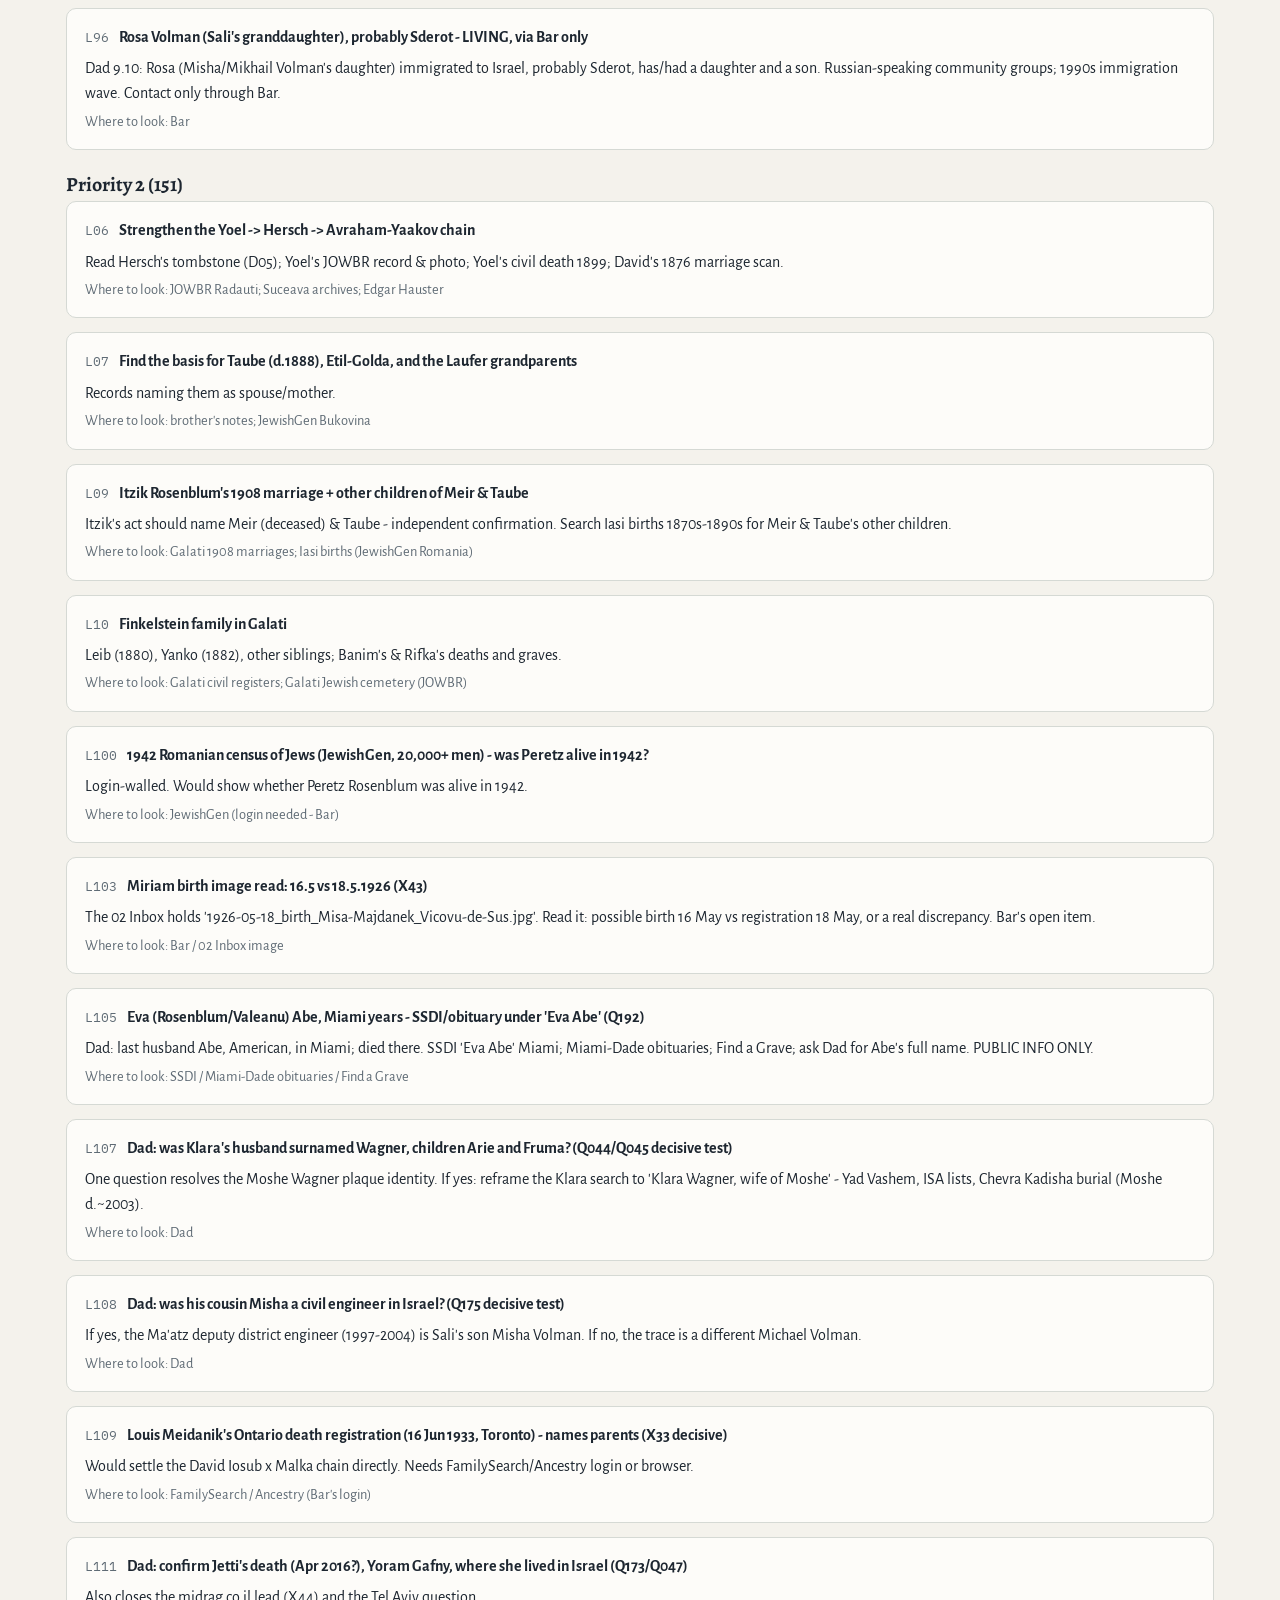
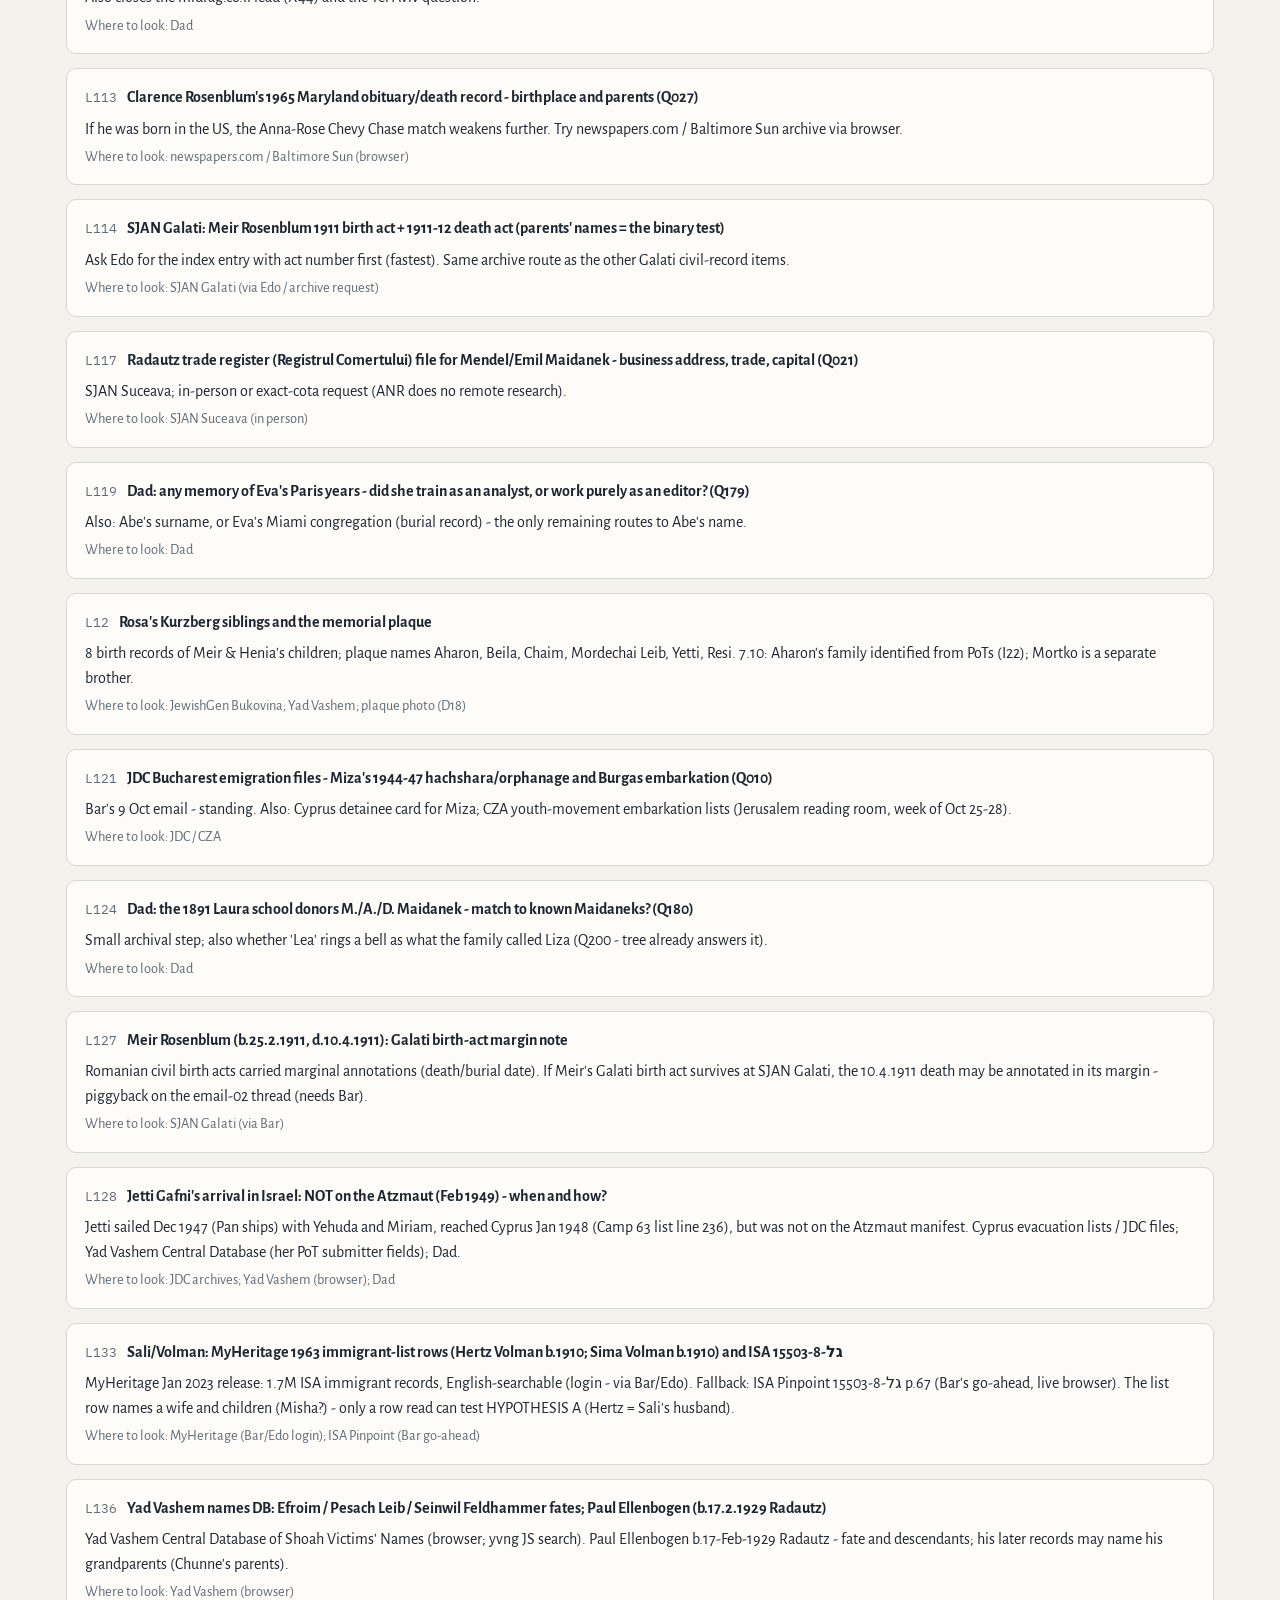
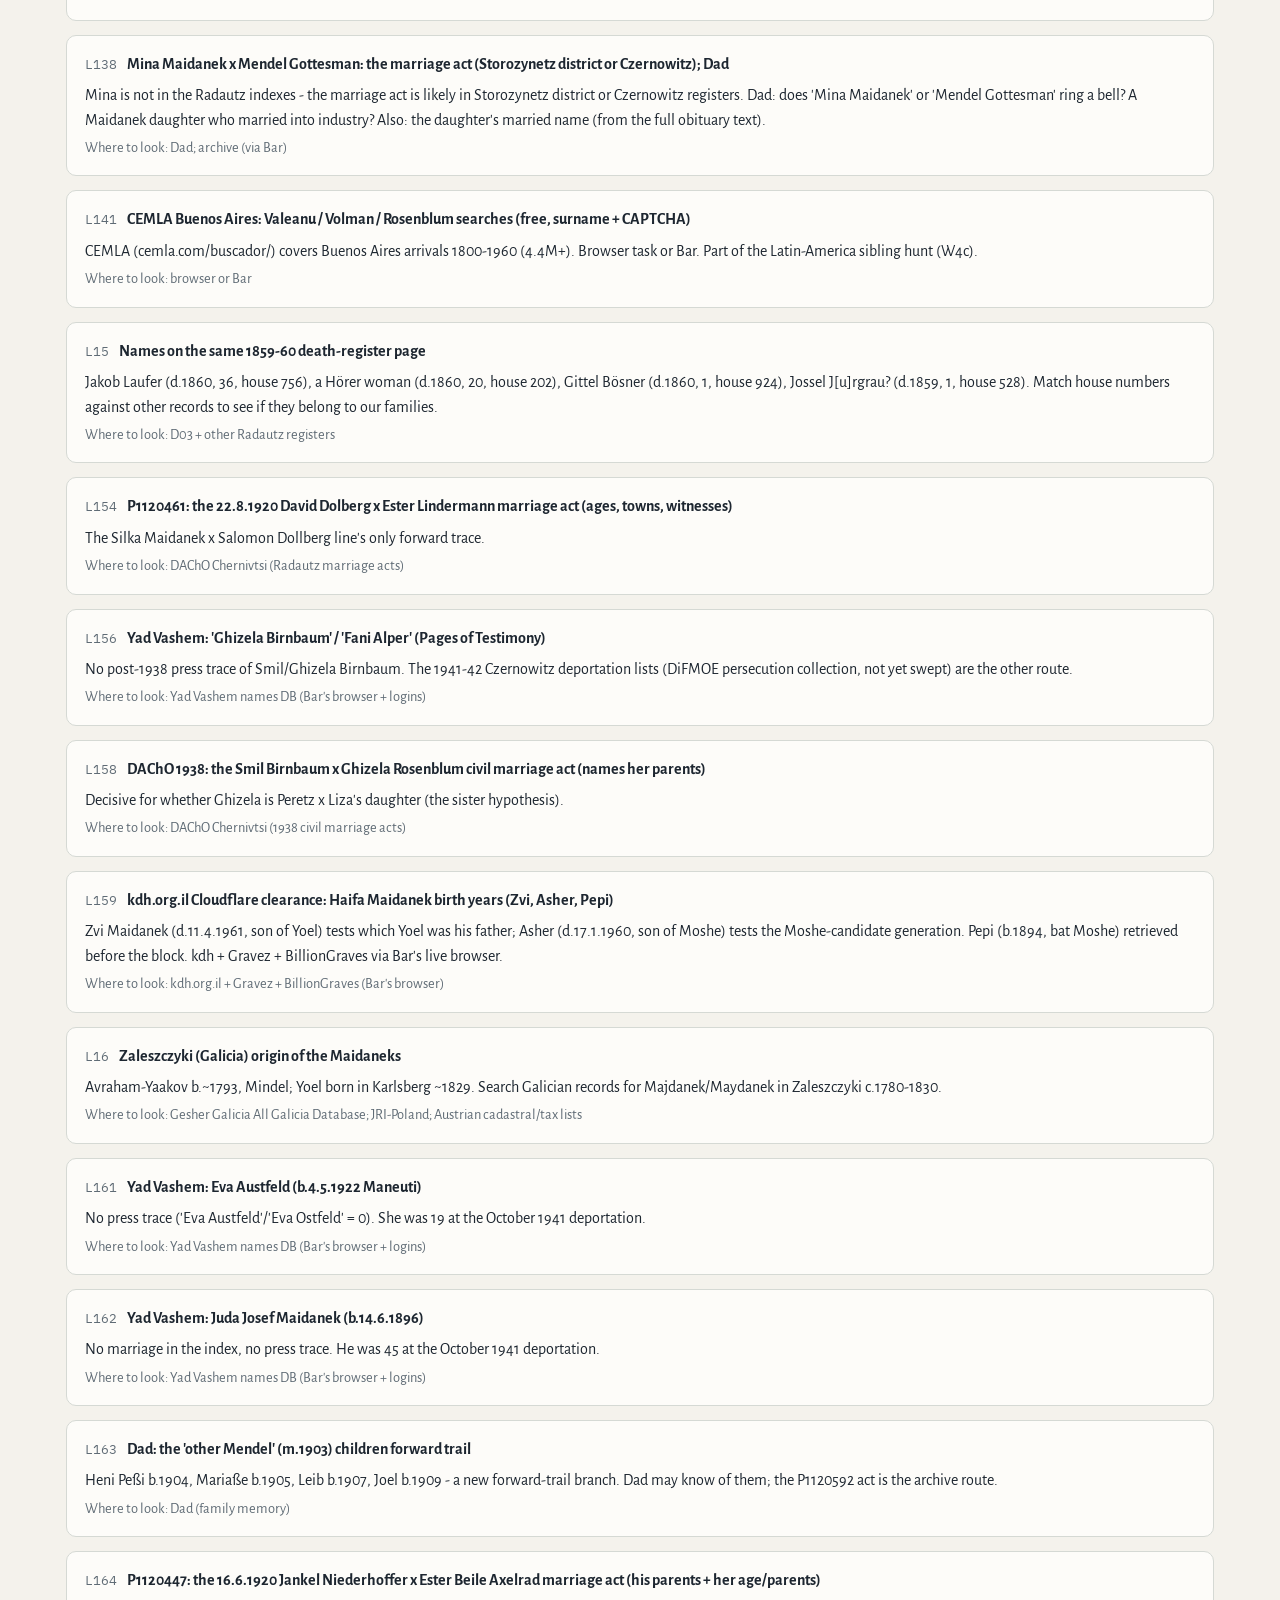
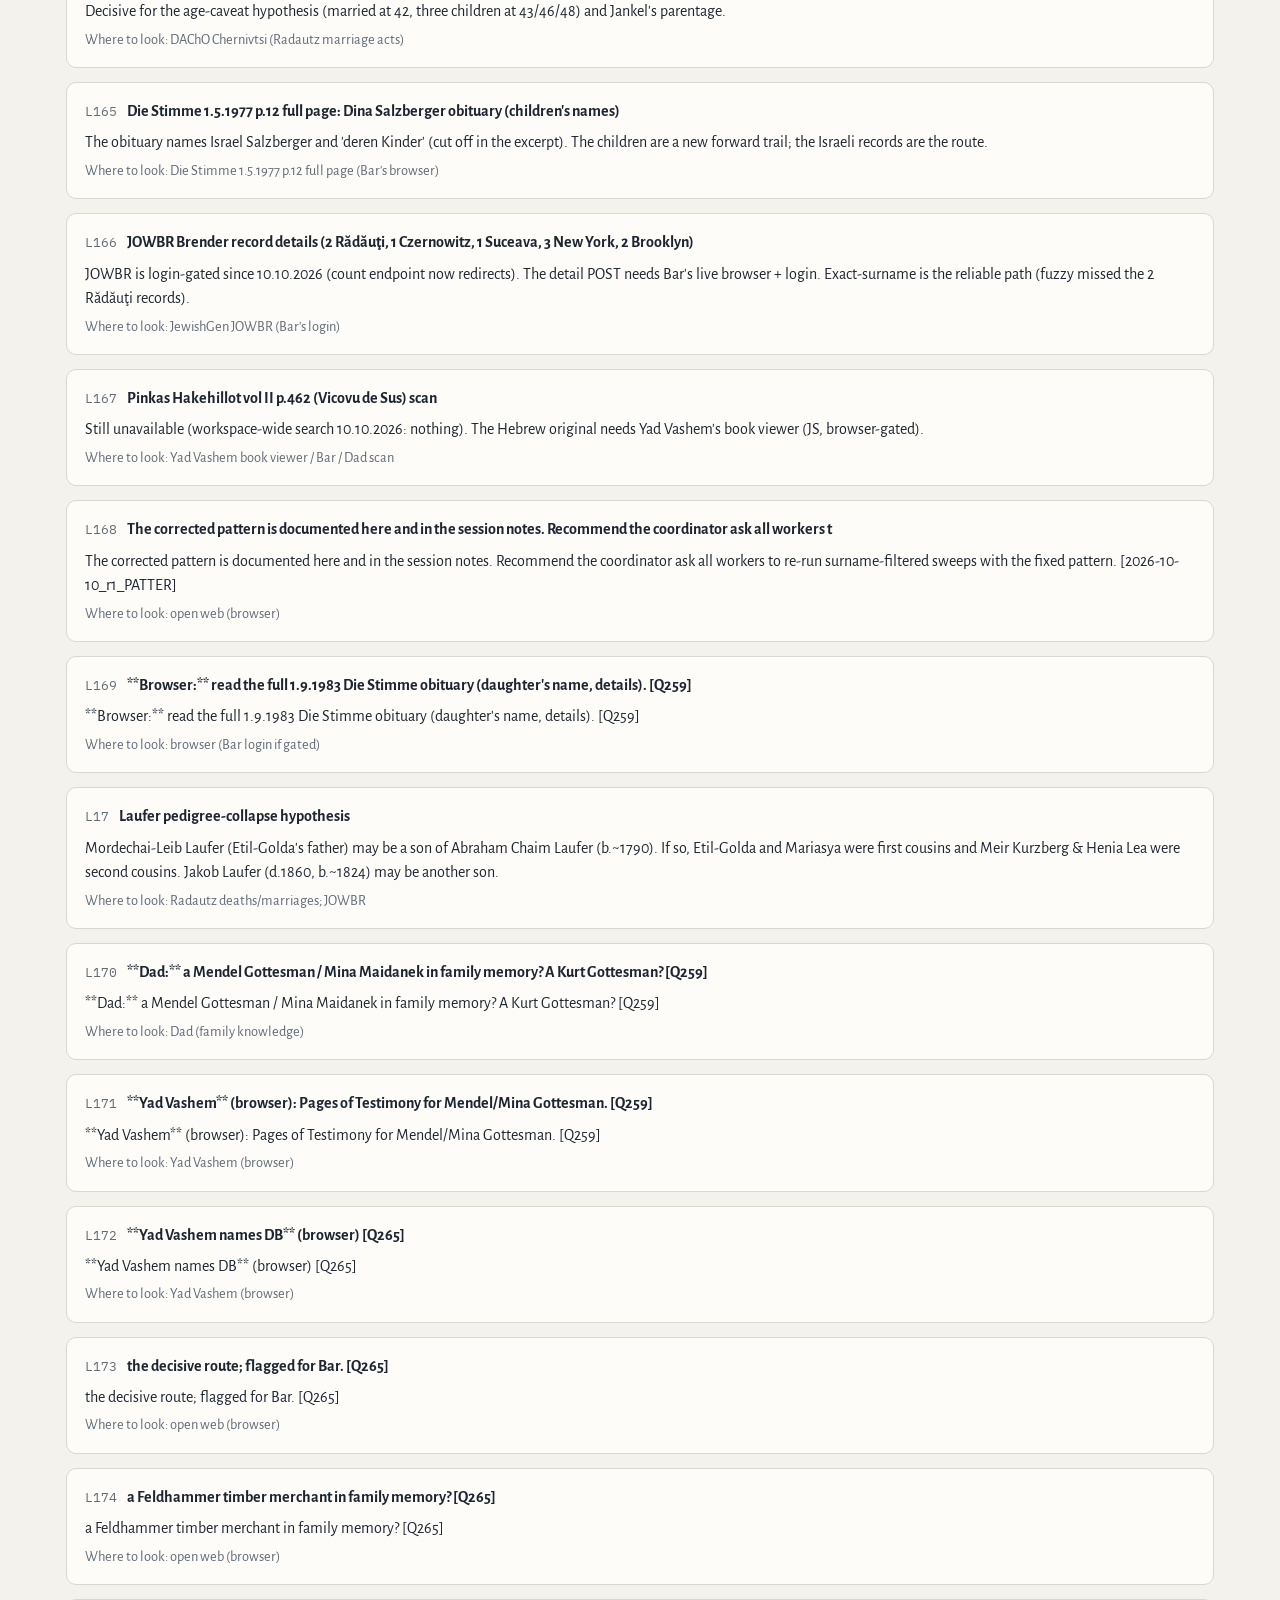
==== commit 8e42c22a: "Auto-refresh" ====
--- a/next-steps.html
+++ b/next-steps.html
@@ -16,7 +16,7 @@
 <div class="eyebrow">Family Archive &middot; Bukovina, Moldavia, Israel</div>
 <h1>Rosenblum<span class="dash">-</span>Maidanek Roots</h1>
 <p class="sub">The Rosenblum, Maidanek, Kurzberg, Jurgrau and related families - researched fact by fact from civil records, archives and family knowledge.</p>
-<div class="stats"><span><b>1,352</b> people</span><span><b>133</b> record images</span><span><b>591</b> of 1,336 facts confirmed</span><span>Updated 21 Nov 2026</span></div>
+<div class="stats"><span><b>1,352</b> people</span><span><b>133</b> record images</span><span><b>591</b> of 1,336 facts confirmed</span><span>Updated 22 Nov 2026</span></div>
 </div></header>
 <nav class="main" aria-label="Sections"><div class="wrap"><a href="index.html">Family Tree</a><a href="people.html">People</a><a href="records.html">Records</a><a href="report.html">Full Report</a><a href="next-steps.html" aria-current="page">Next Steps</a><a href="plan.html">Plan & Status</a></div></nav>
 <main id="main"><div class="wrap">
@@ -30,7 +30,7 @@
 <footer class="site"><div class="wrap">
 <span>Rosenblum-Maidanek Roots &middot; a family research archive</span>
 <span>Every fact tied to the record it comes from. Living people appear by name and relationship only.</span>
-<span>Updated 21 Nov 2026</span>
+<span>Updated 22 Nov 2026</span>
 </div></footer>
 <script src="assets/js/common.js"></script>
 <script src="assets/js/next.js"></script>
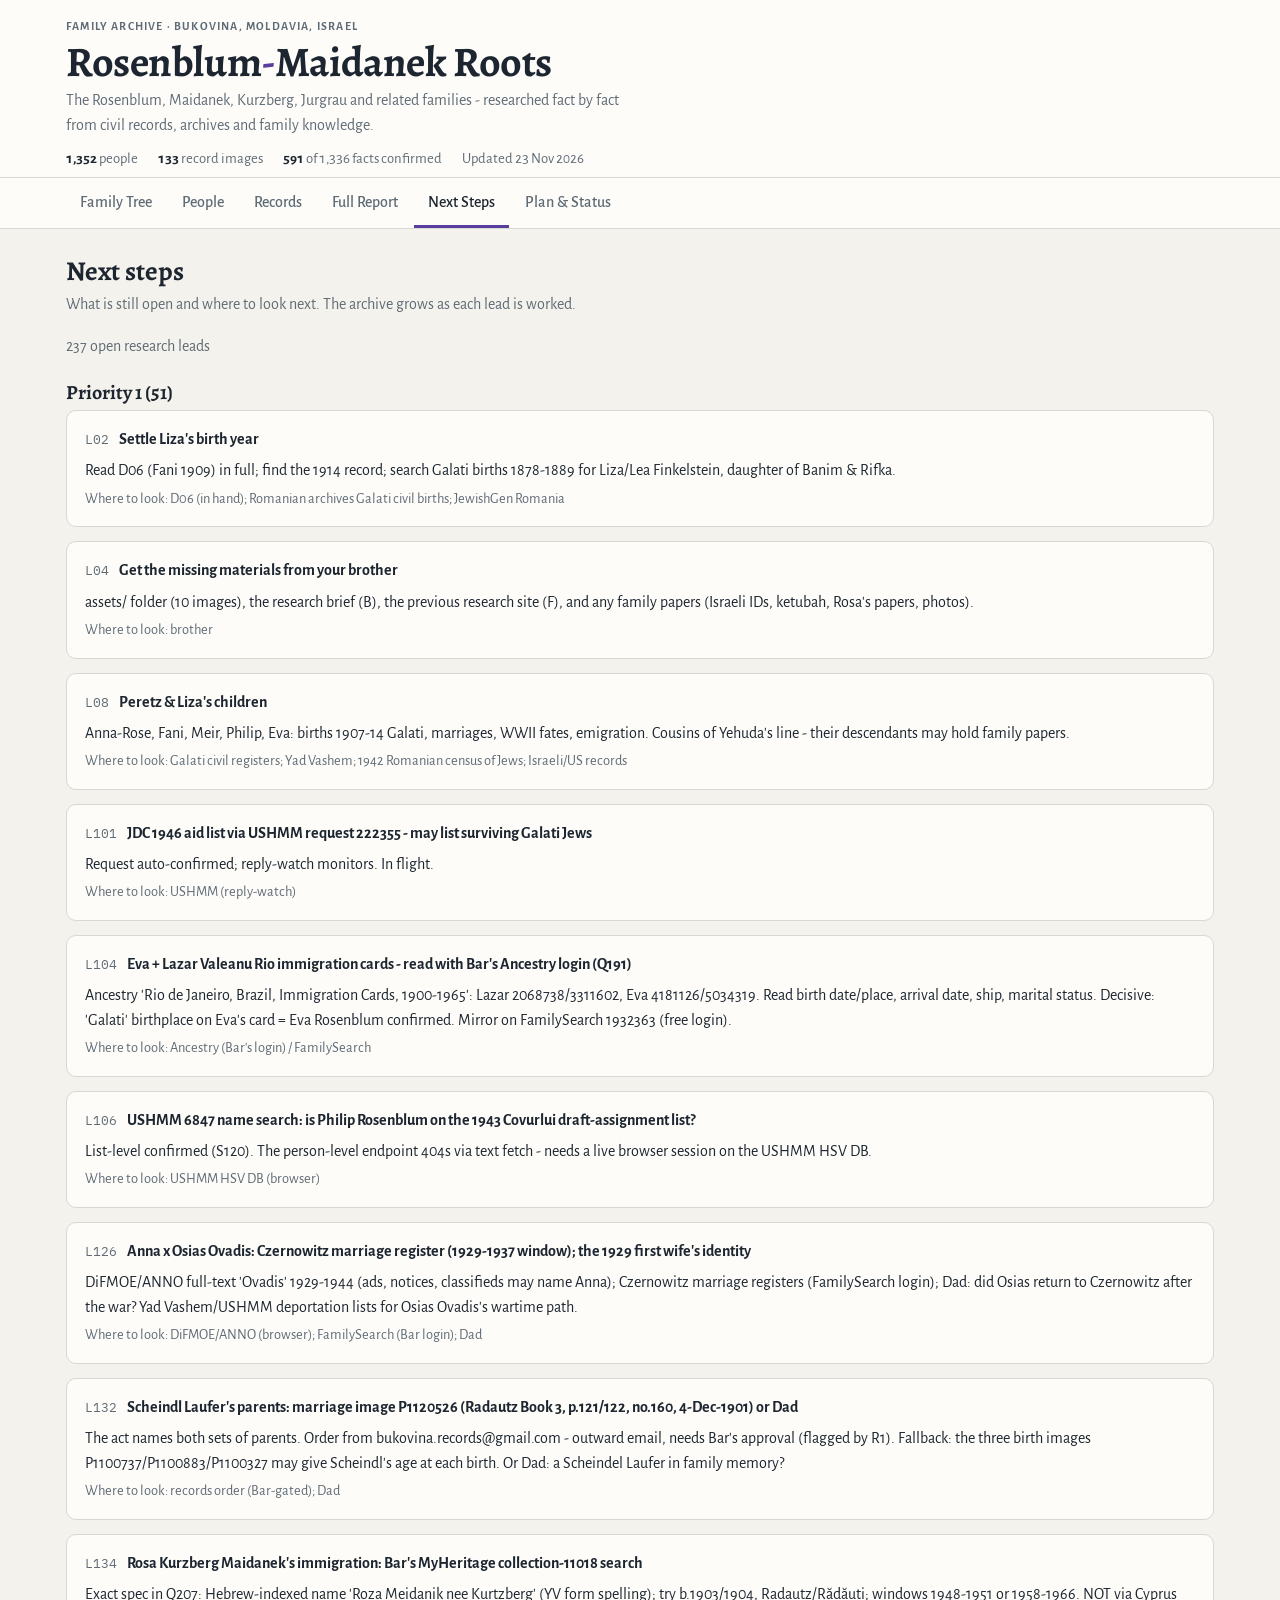
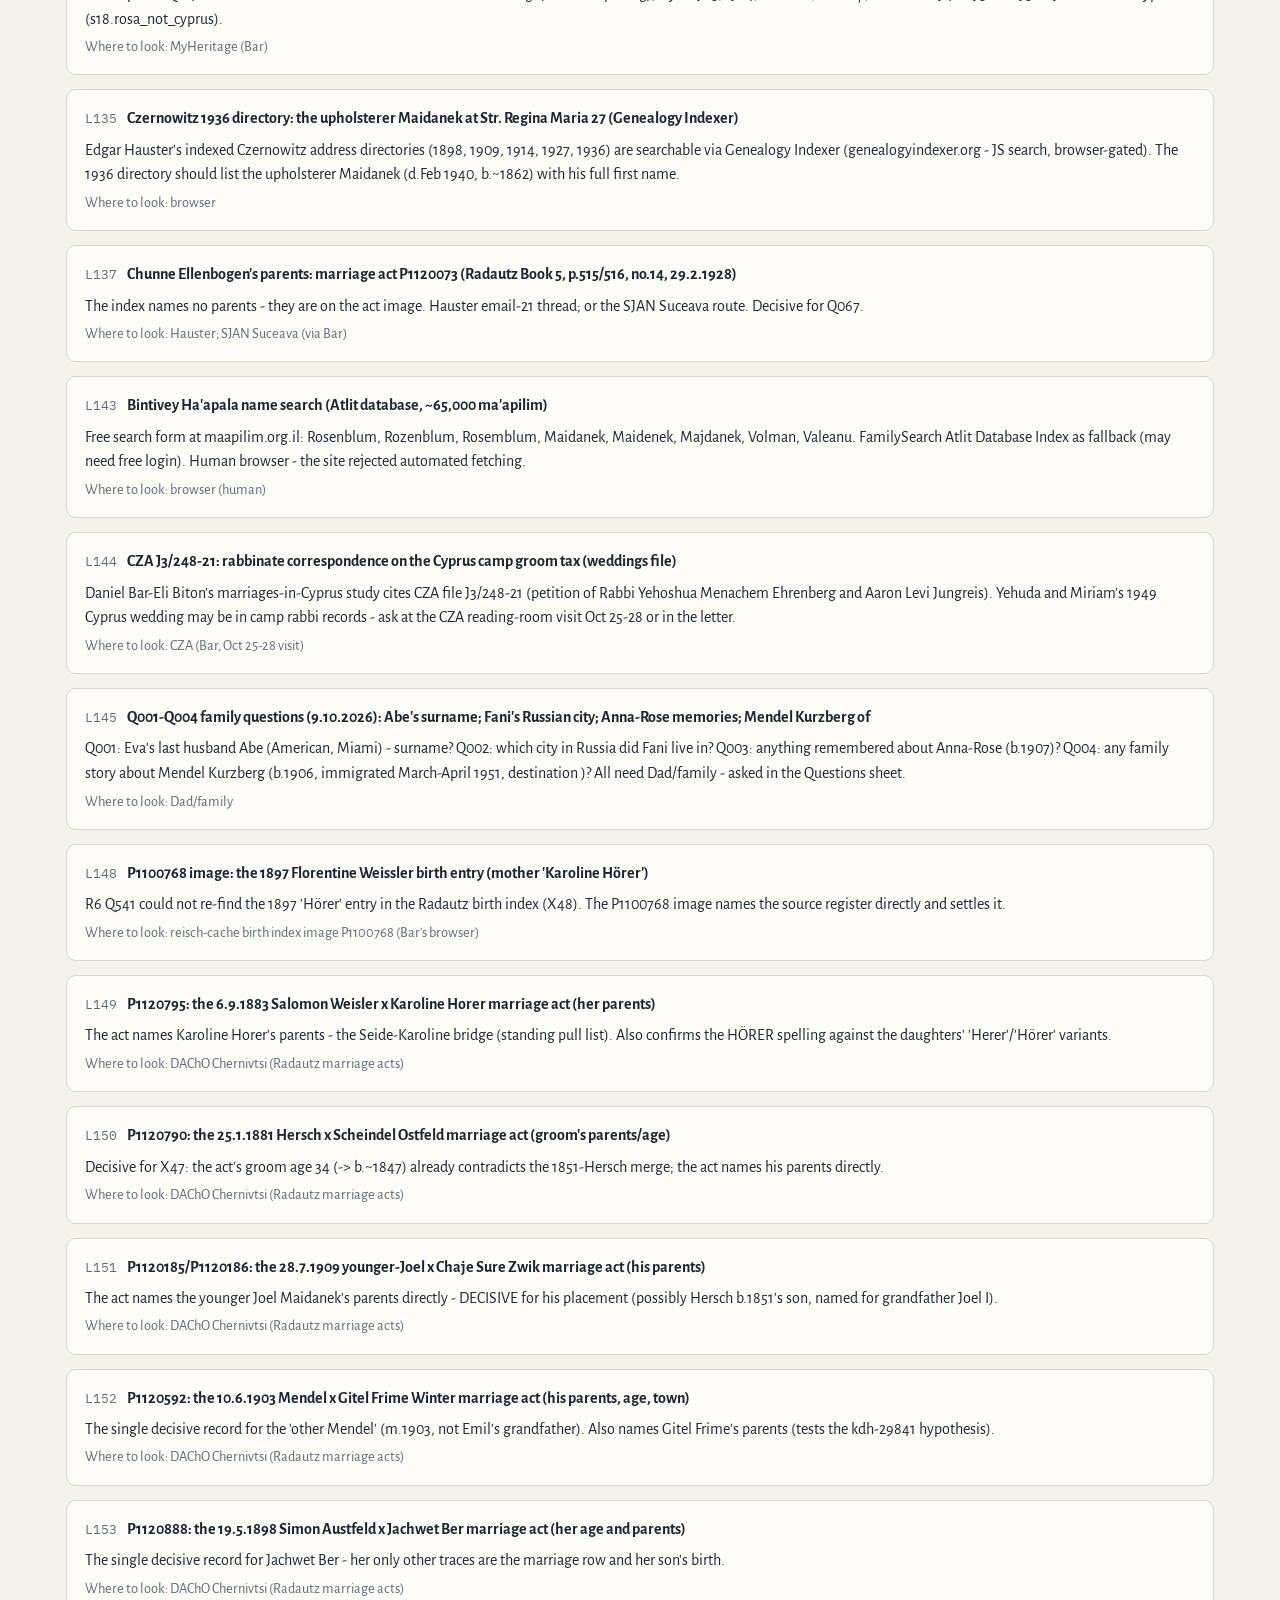
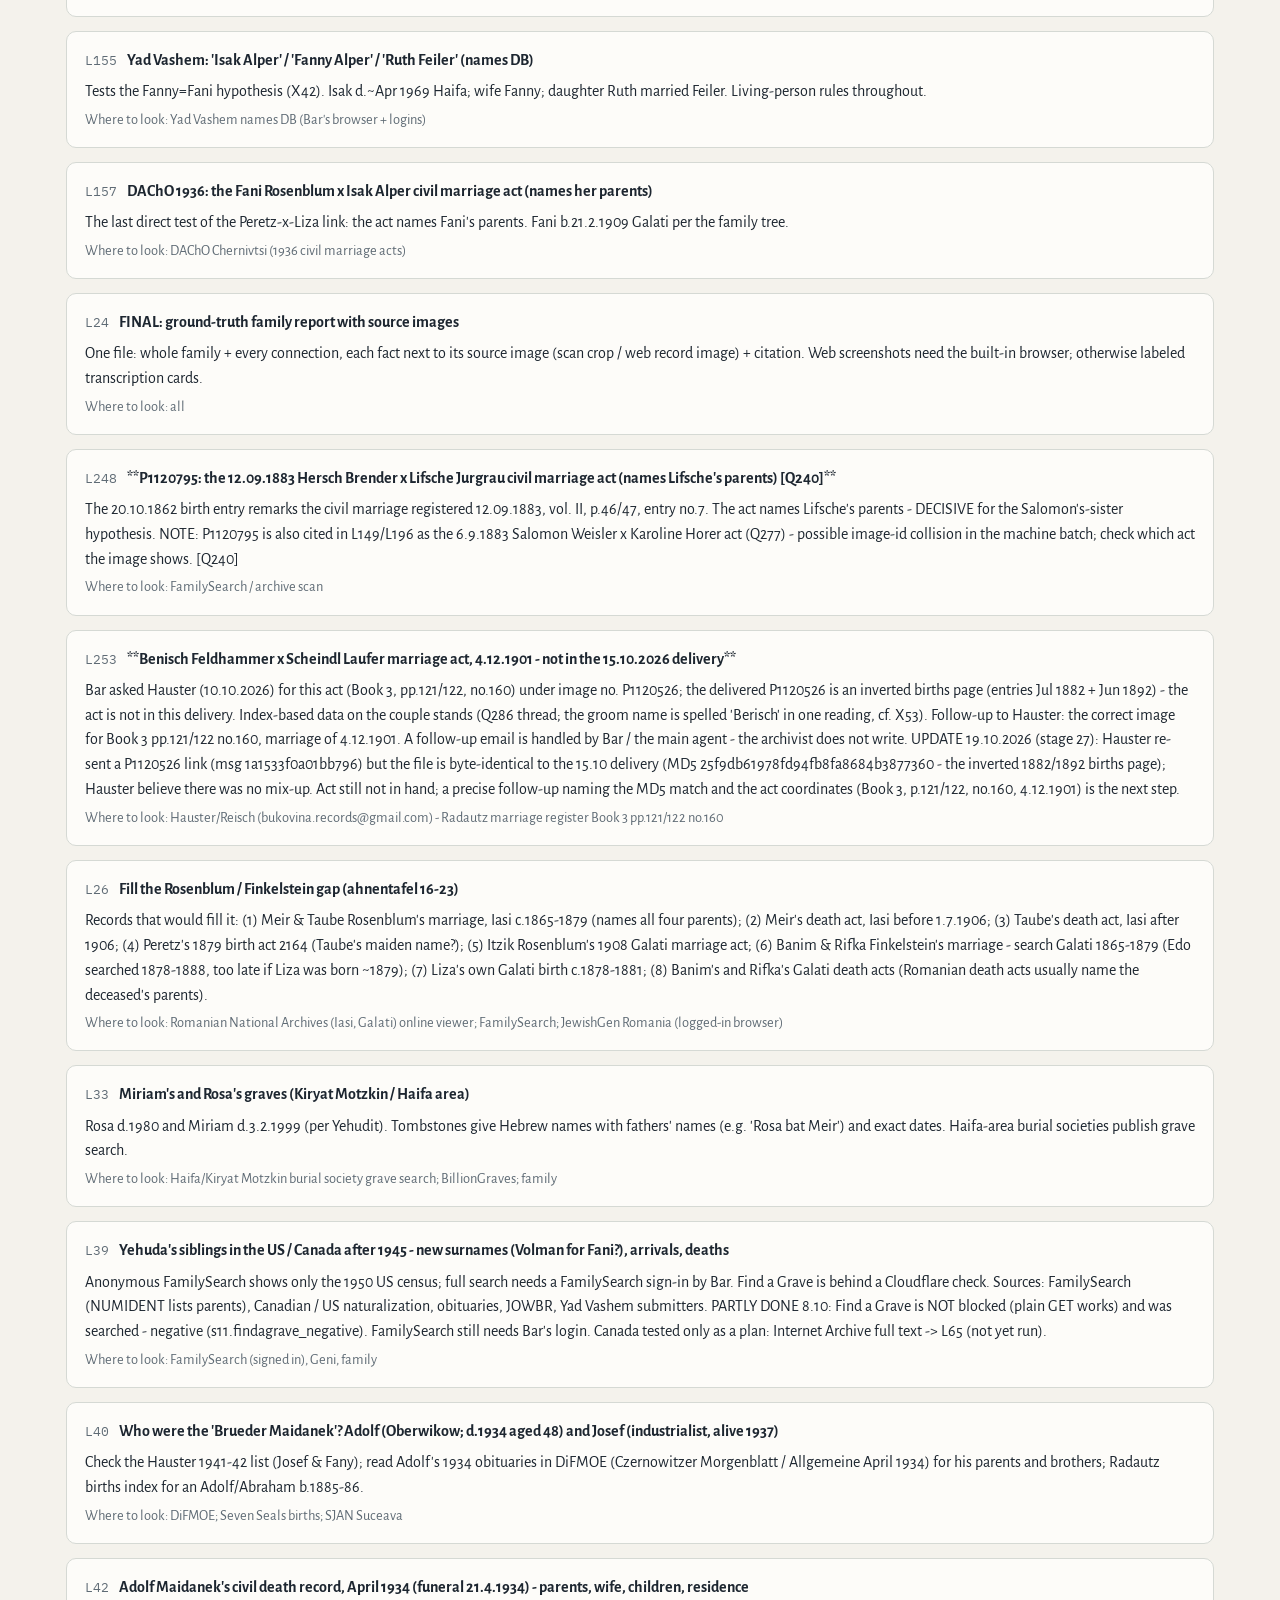
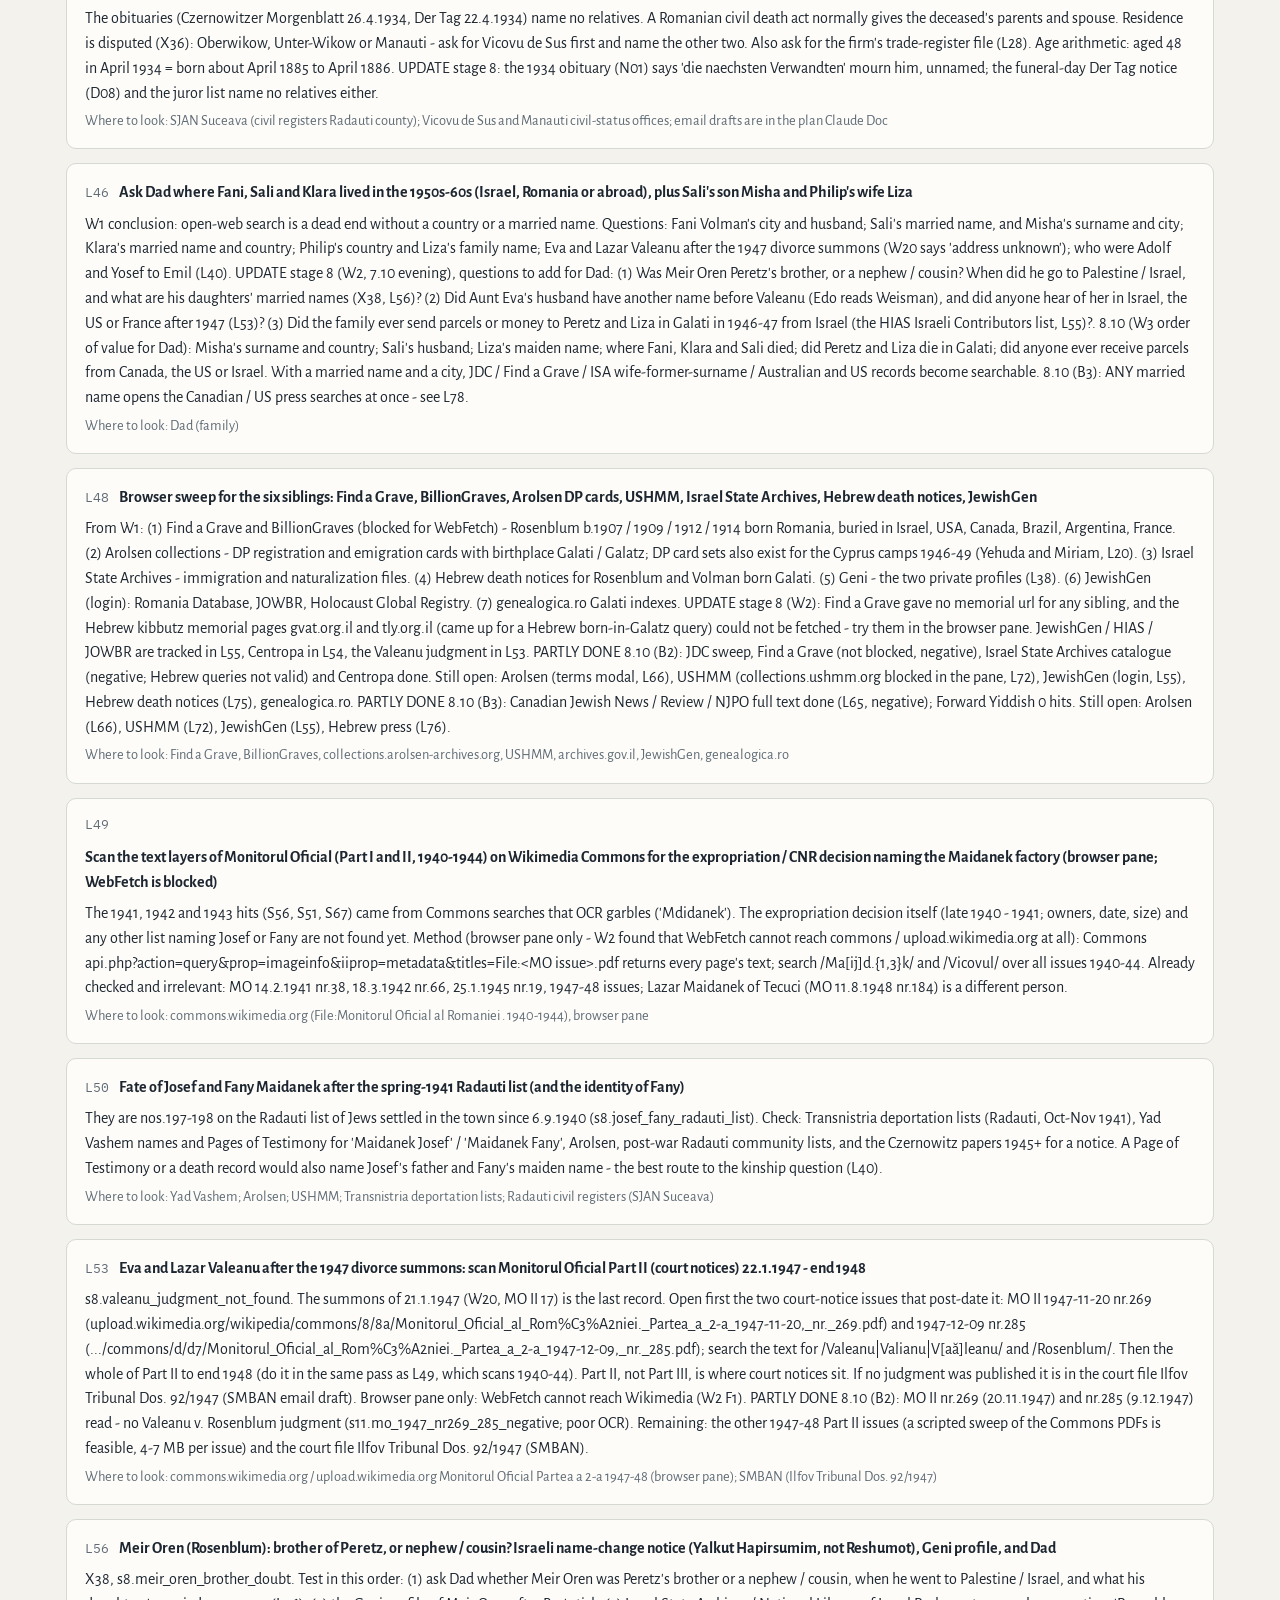
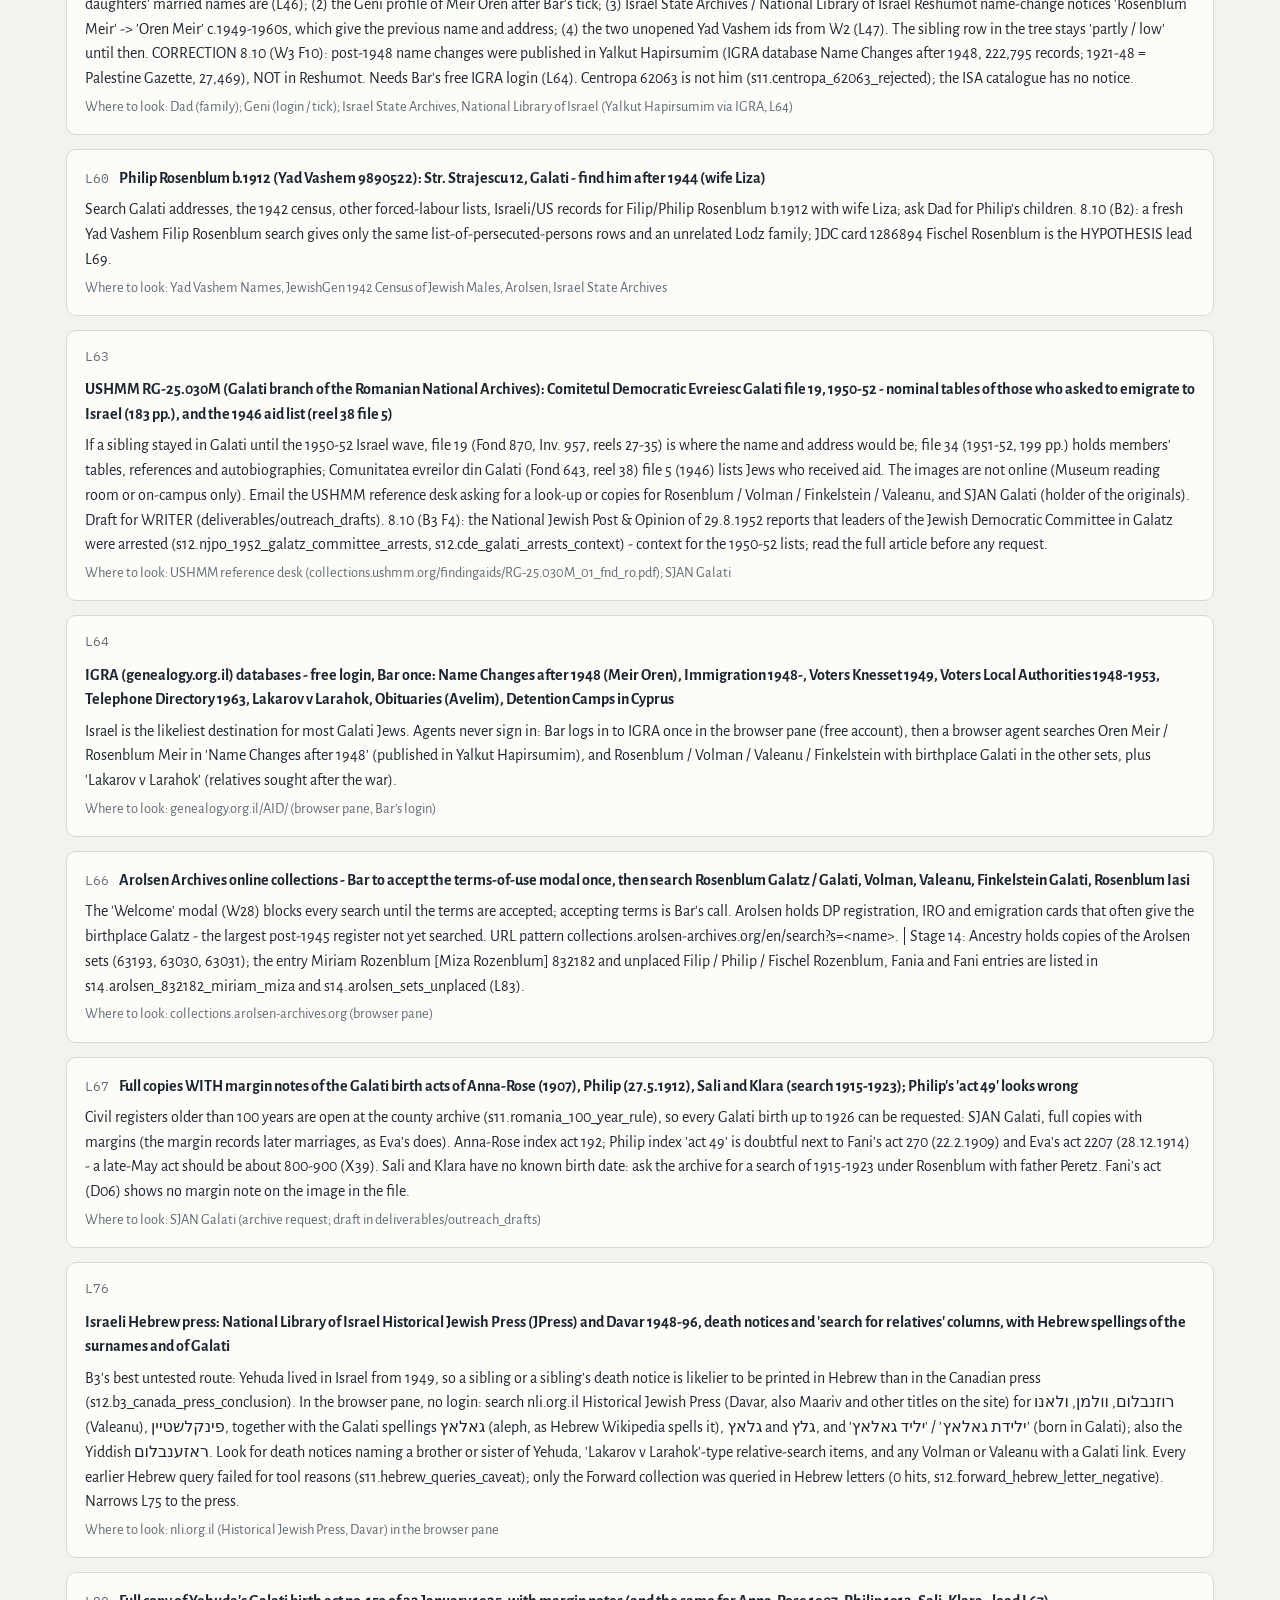
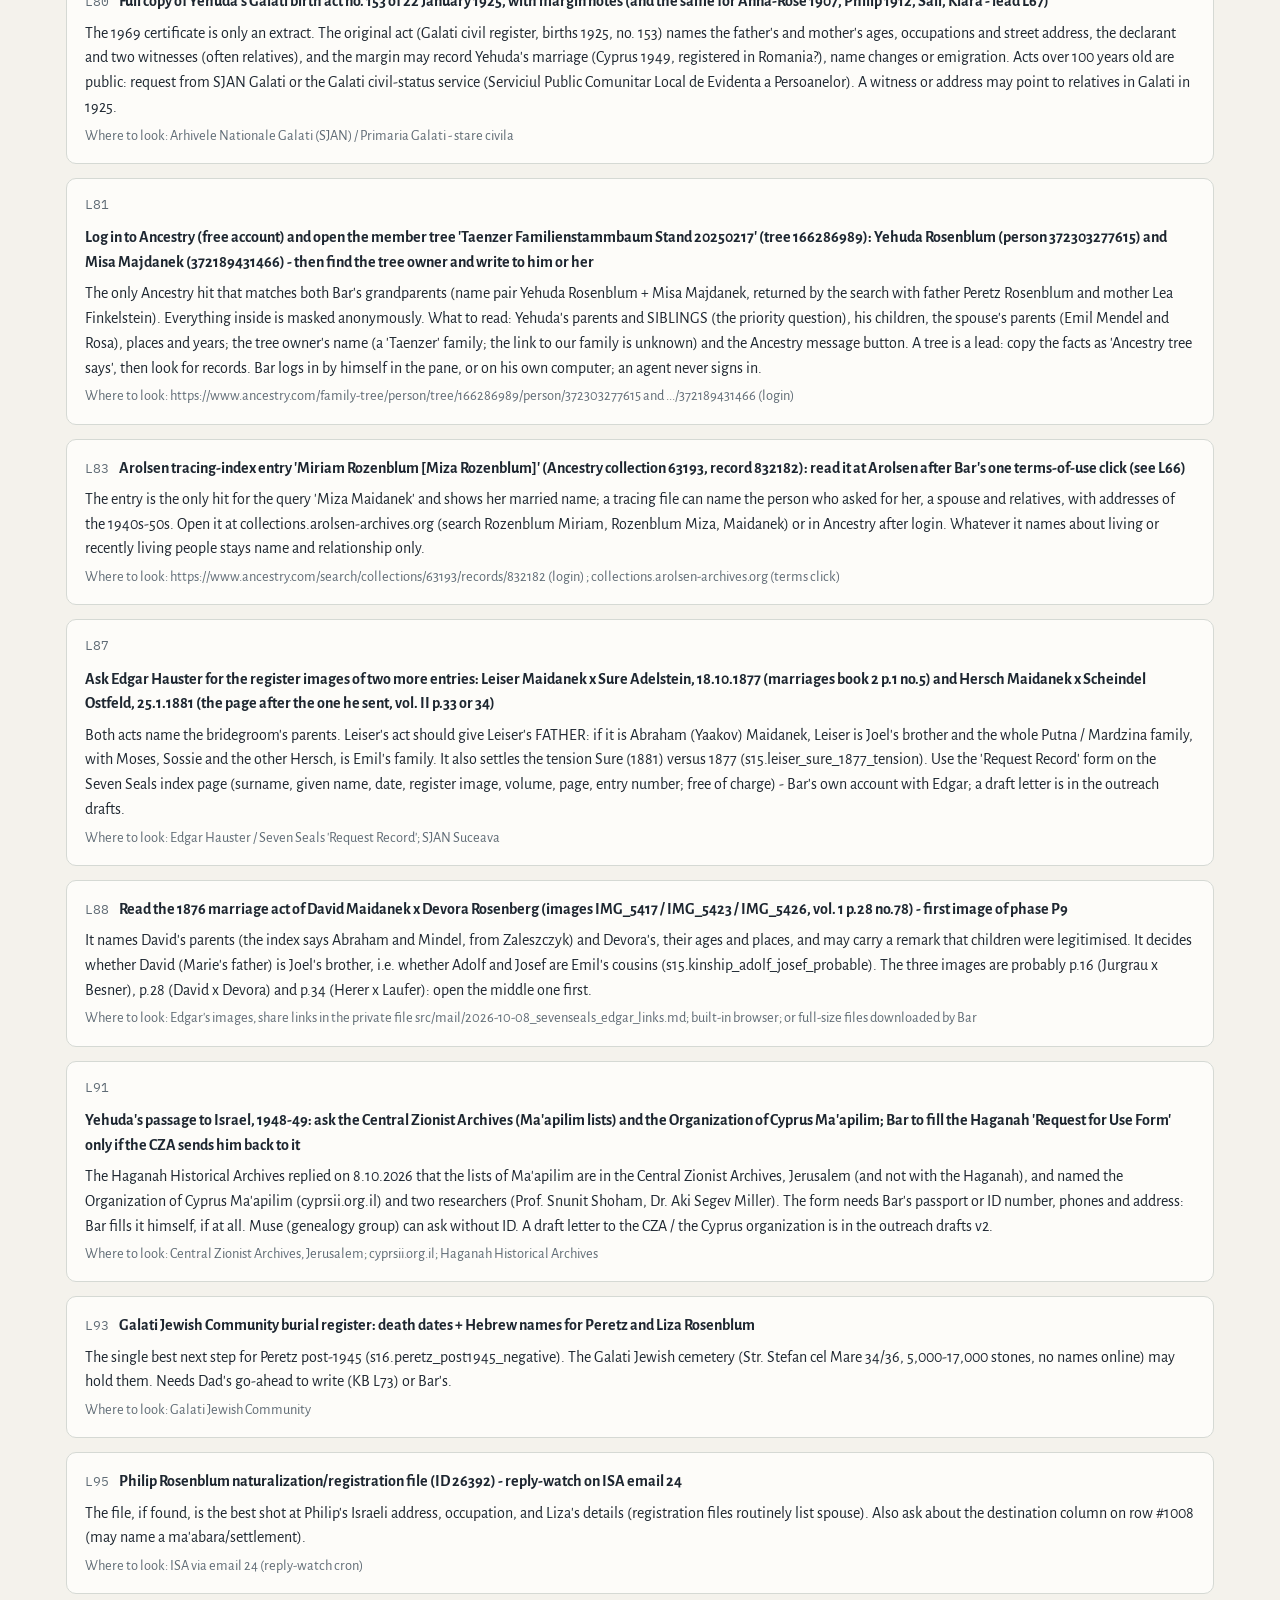
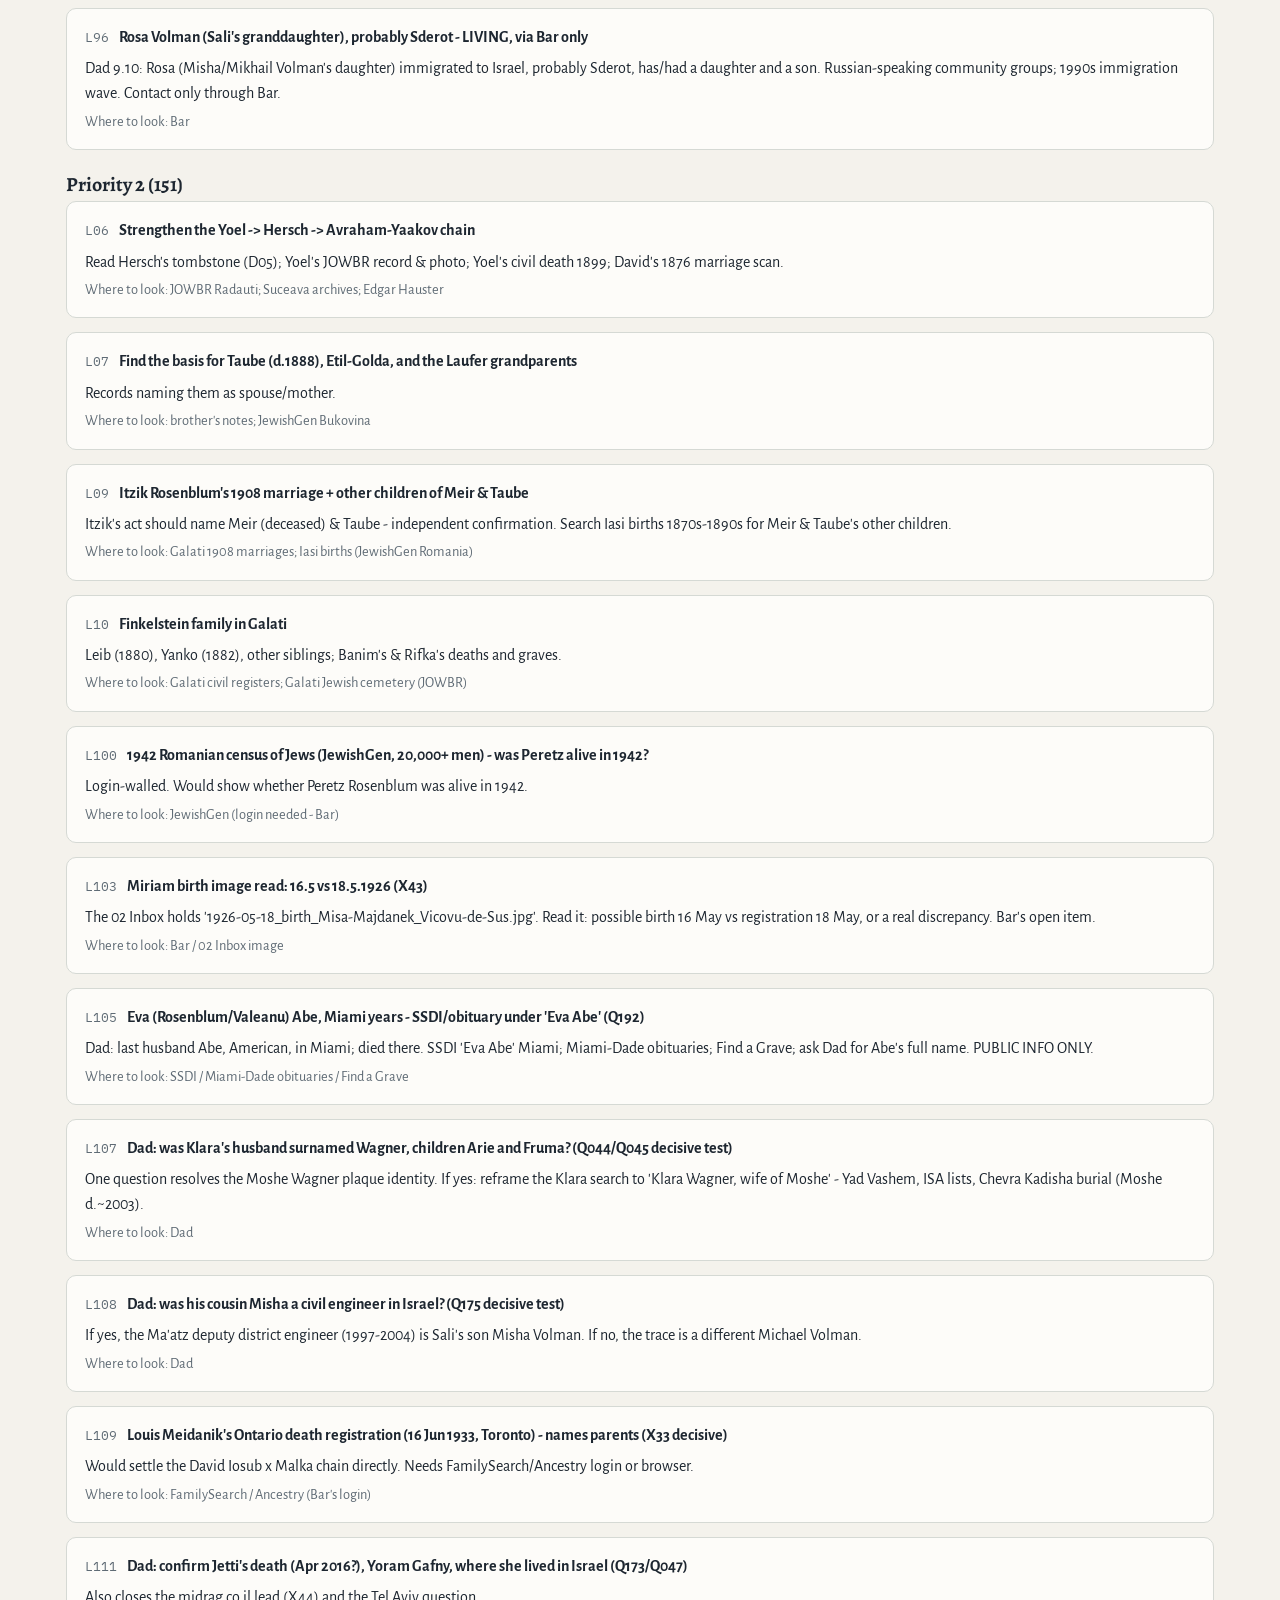
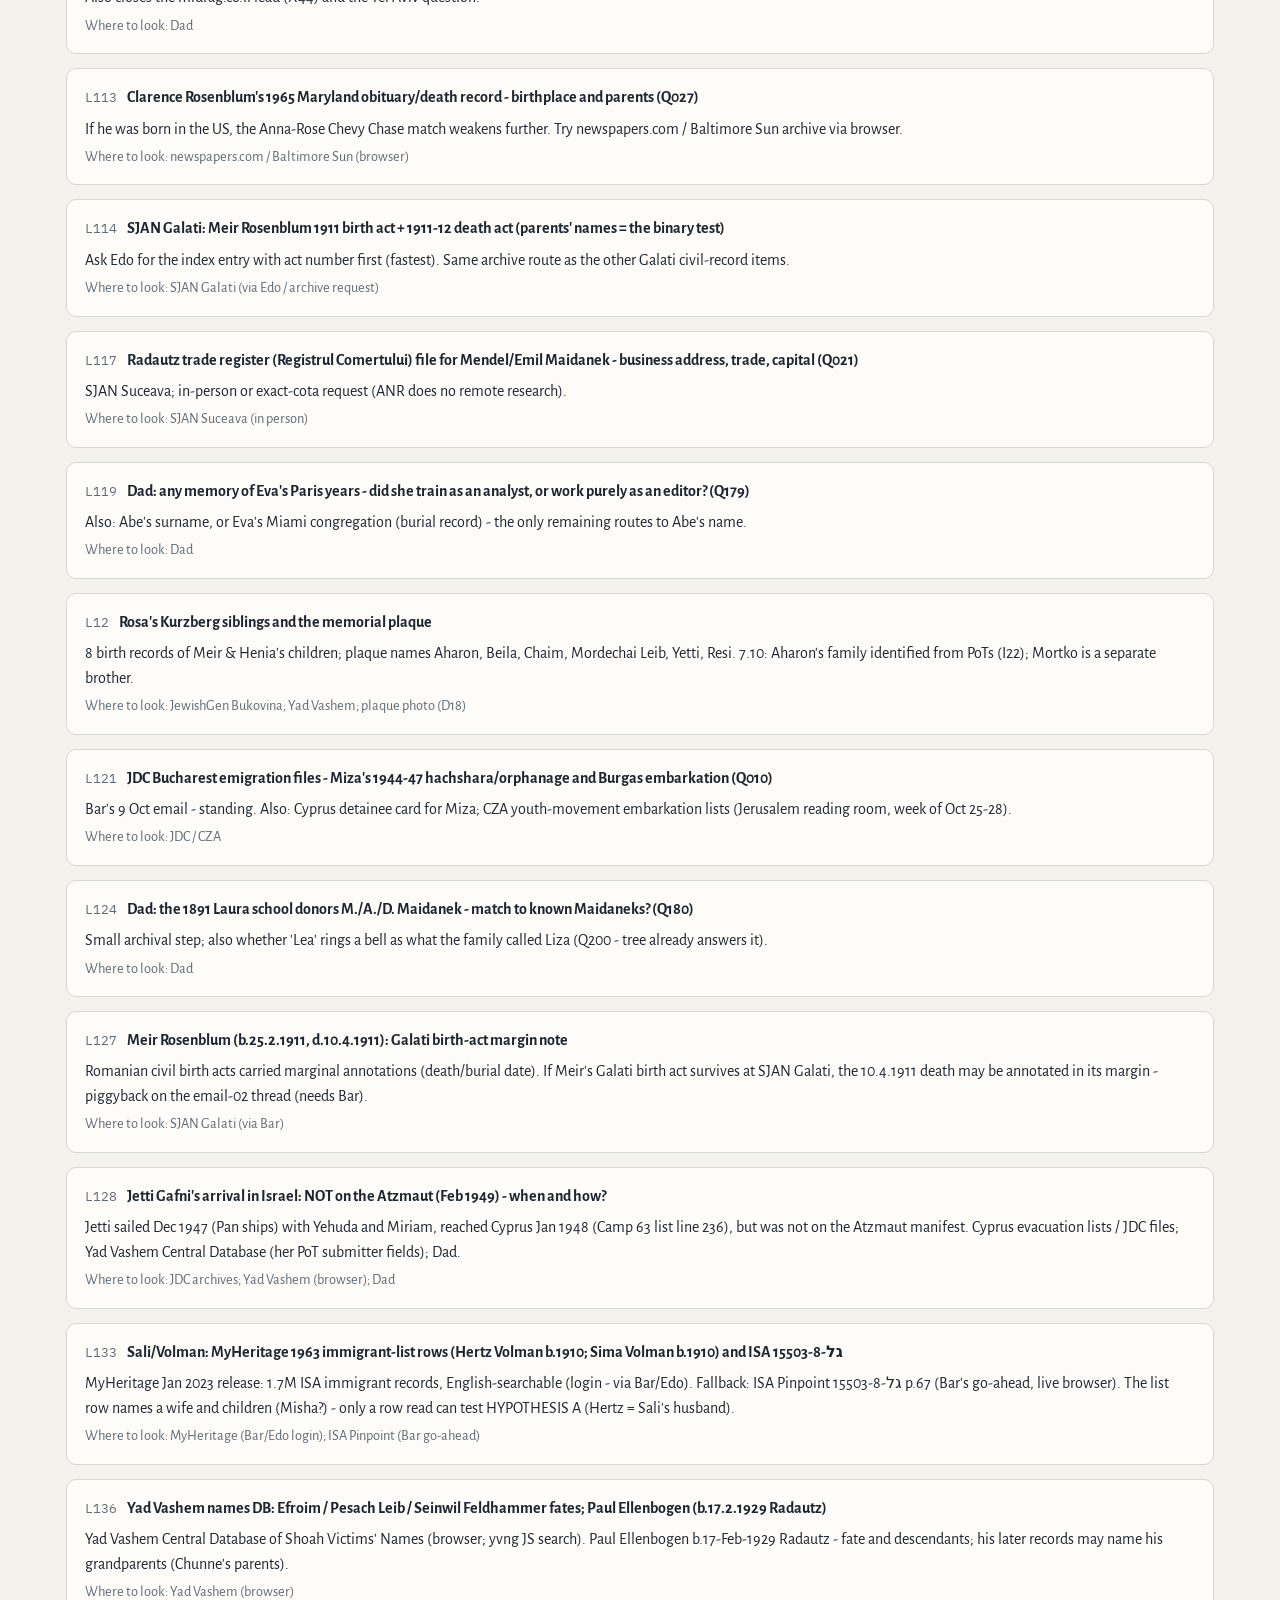
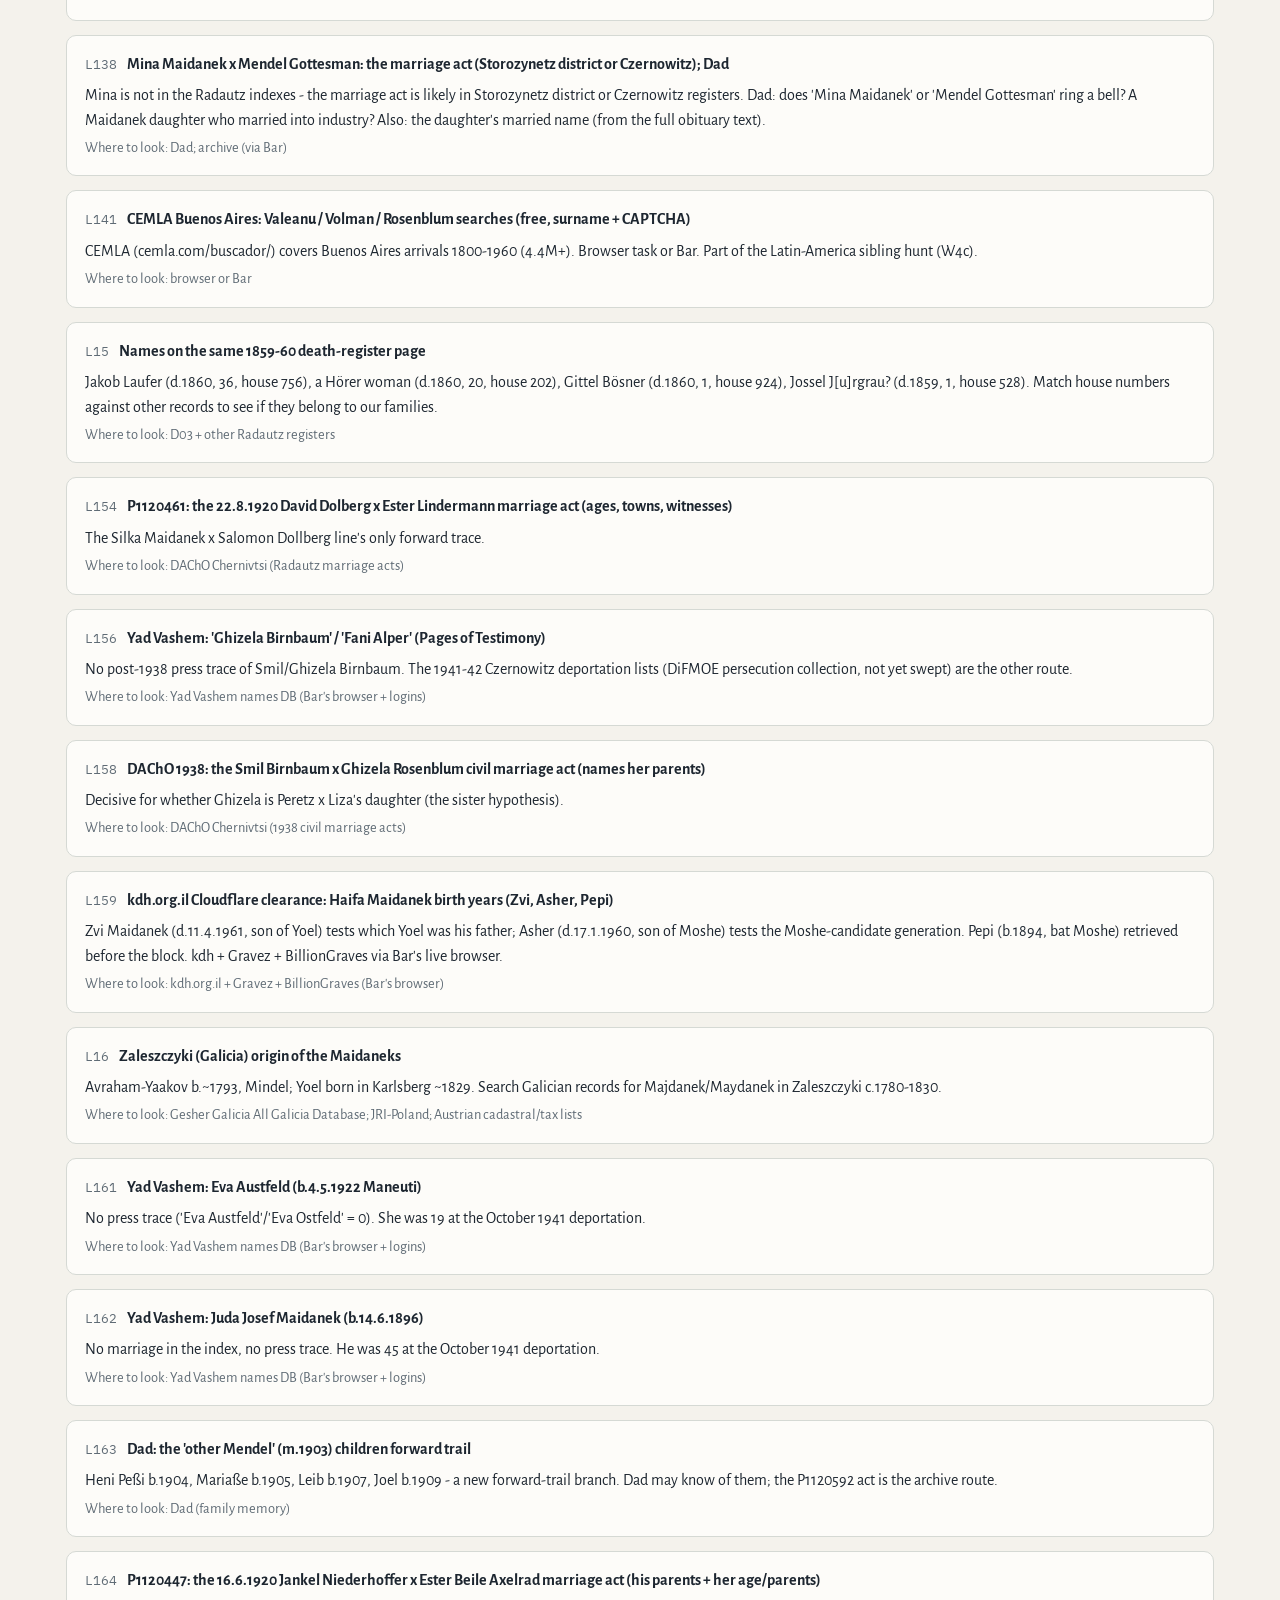
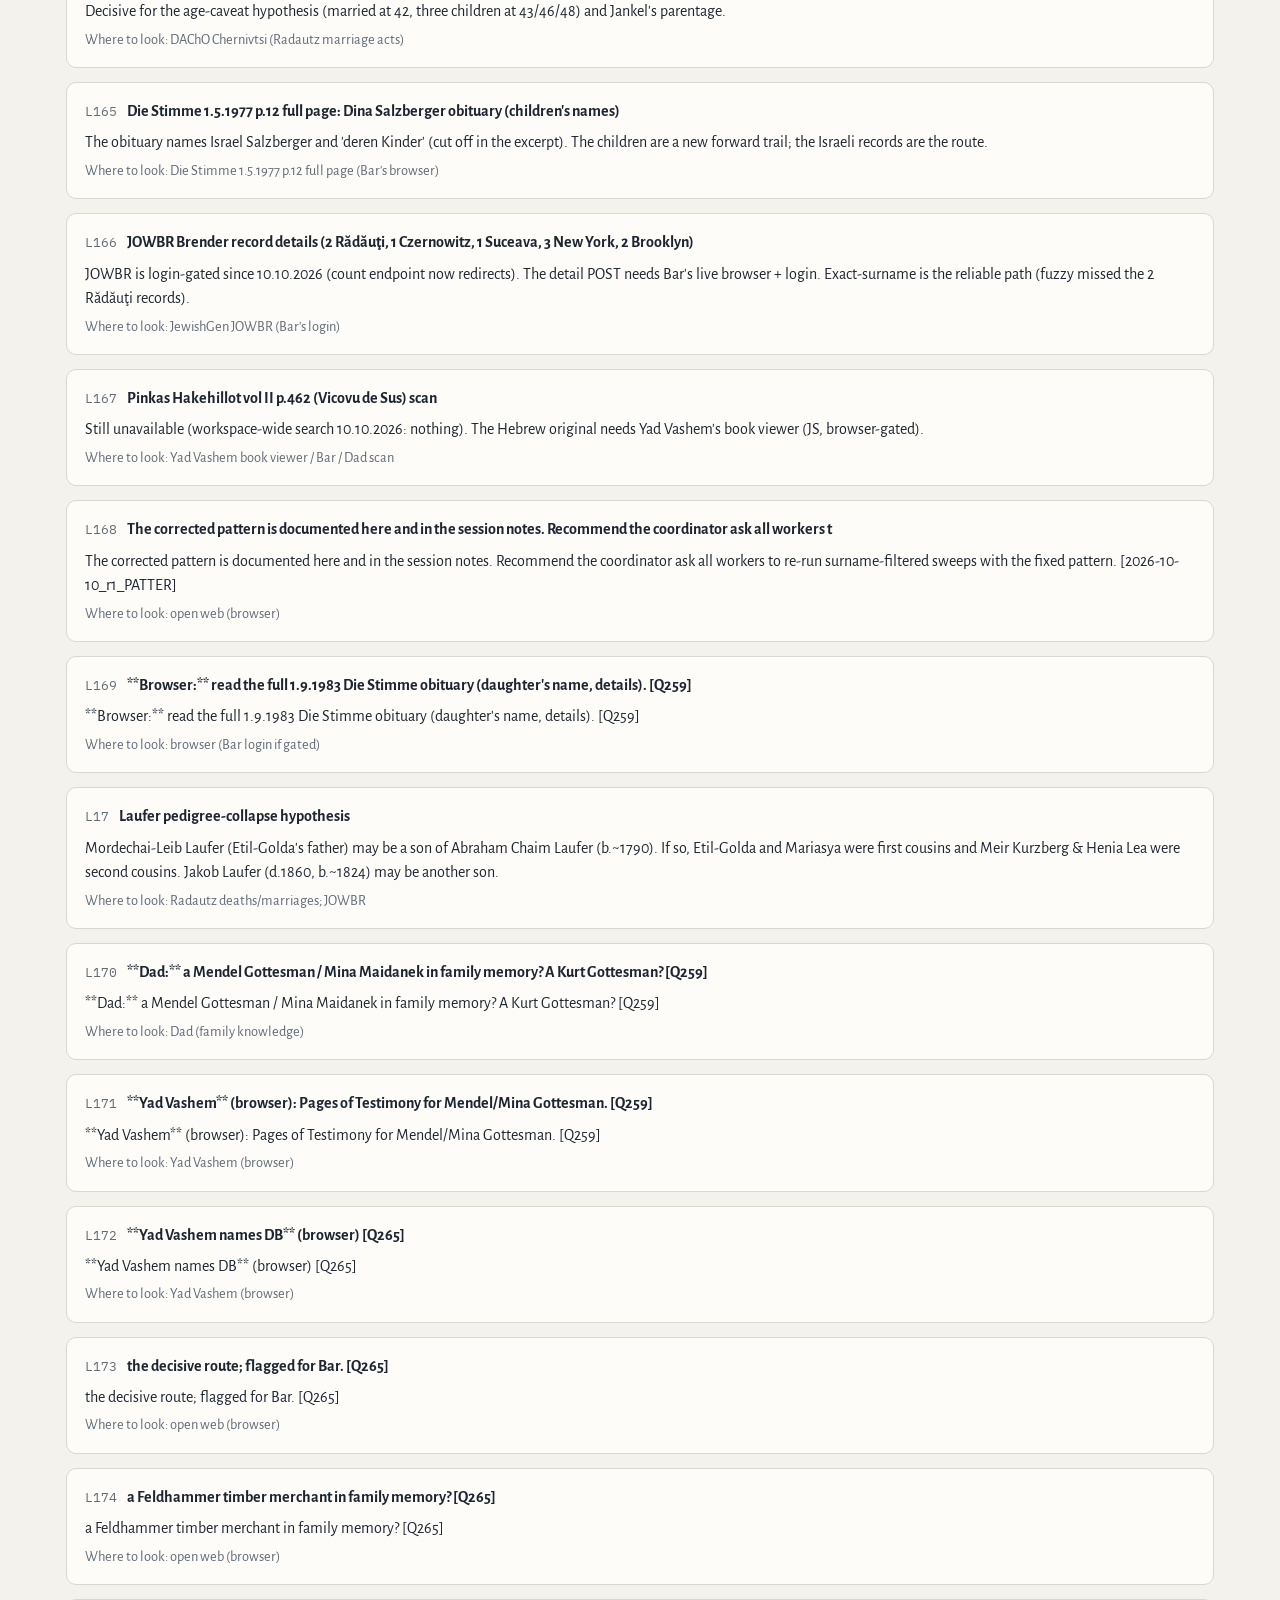
==== commit 71535940: "Auto-refresh" ====
--- a/next-steps.html
+++ b/next-steps.html
@@ -16,7 +16,7 @@
 <div class="eyebrow">Family Archive &middot; Bukovina, Moldavia, Israel</div>
 <h1>Rosenblum<span class="dash">-</span>Maidanek Roots</h1>
 <p class="sub">The Rosenblum, Maidanek, Kurzberg, Jurgrau and related families - researched fact by fact from civil records, archives and family knowledge.</p>
-<div class="stats"><span><b>1,352</b> people</span><span><b>133</b> record images</span><span><b>591</b> of 1,336 facts confirmed</span><span>Updated 22 Nov 2026</span></div>
+<div class="stats"><span><b>1,352</b> people</span><span><b>133</b> record images</span><span><b>591</b> of 1,336 facts confirmed</span><span>Updated 23 Nov 2026</span></div>
 </div></header>
 <nav class="main" aria-label="Sections"><div class="wrap"><a href="index.html">Family Tree</a><a href="people.html">People</a><a href="records.html">Records</a><a href="report.html">Full Report</a><a href="next-steps.html" aria-current="page">Next Steps</a><a href="plan.html">Plan & Status</a></div></nav>
 <main id="main"><div class="wrap">
@@ -30,7 +30,7 @@
 <footer class="site"><div class="wrap">
 <span>Rosenblum-Maidanek Roots &middot; a family research archive</span>
 <span>Every fact tied to the record it comes from. Living people appear by name and relationship only.</span>
-<span>Updated 22 Nov 2026</span>
+<span>Updated 23 Nov 2026</span>
 </div></footer>
 <script src="assets/js/common.js"></script>
 <script src="assets/js/next.js"></script>
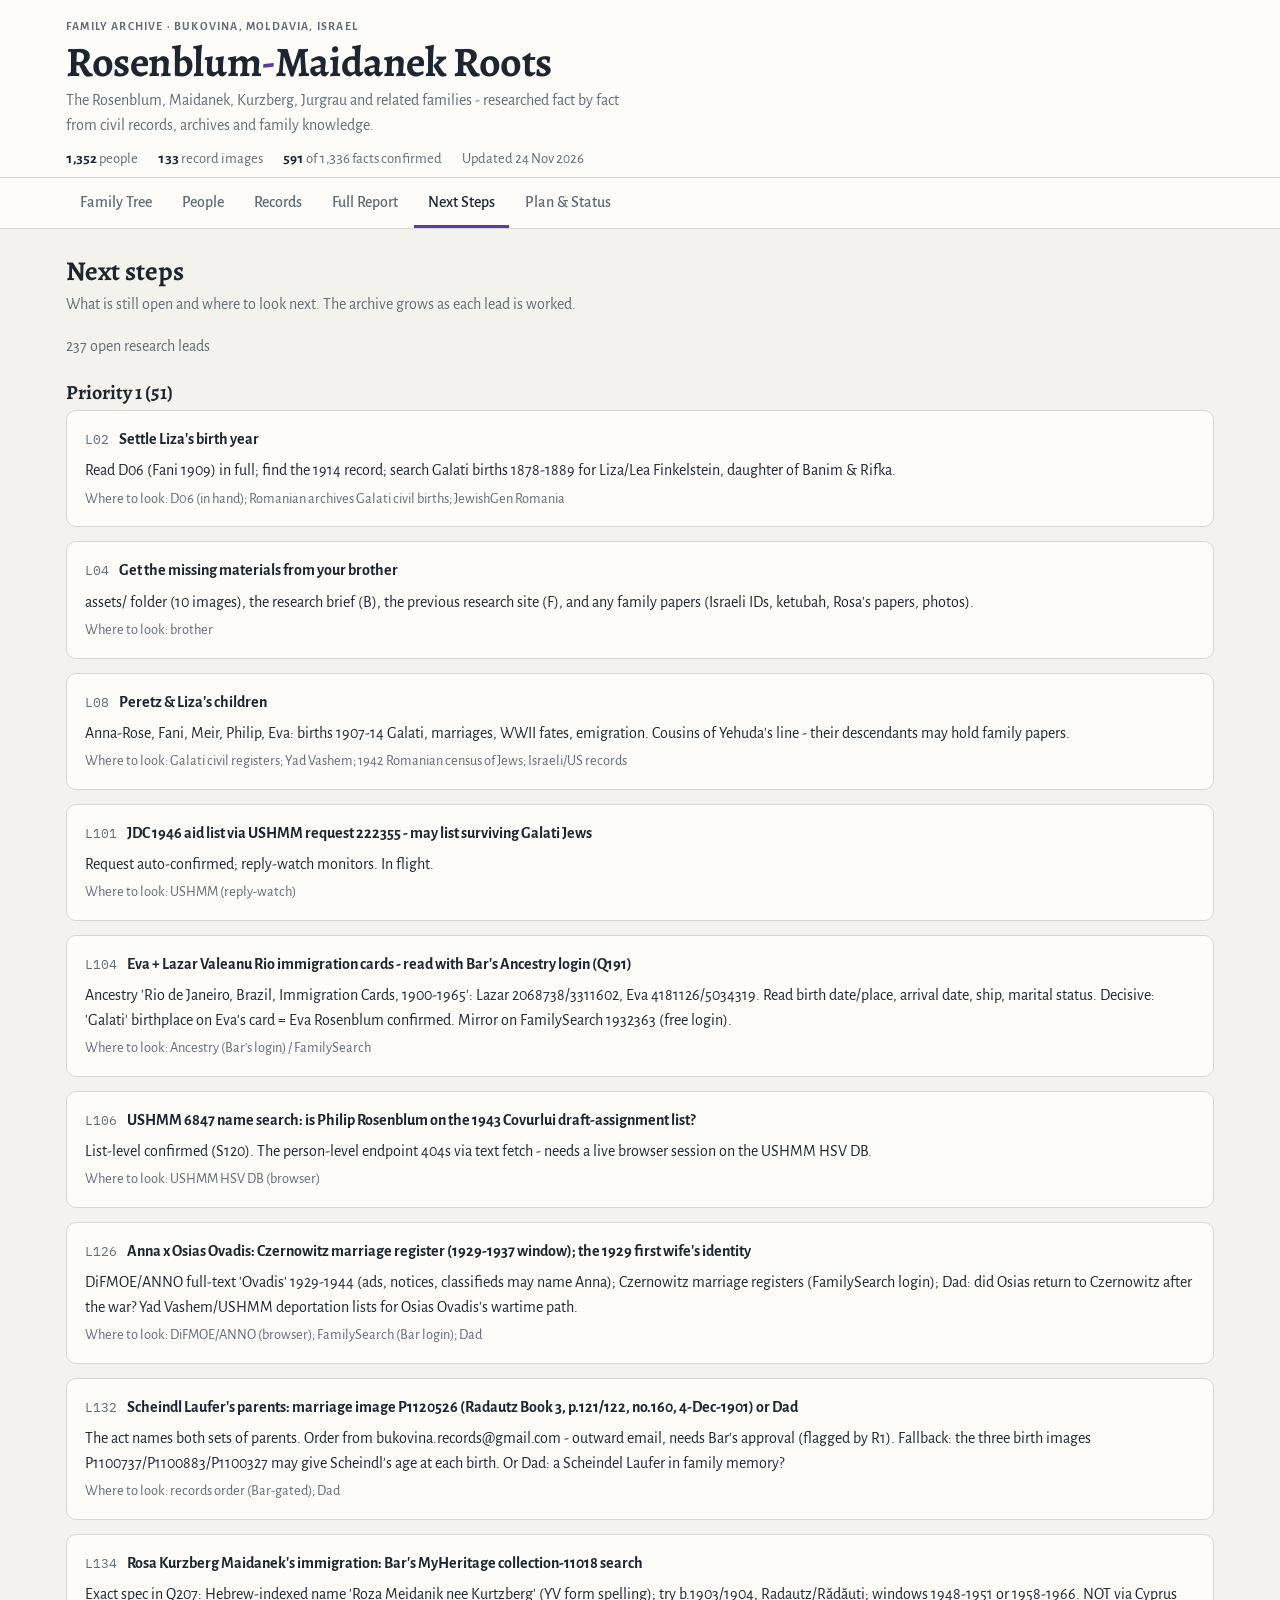
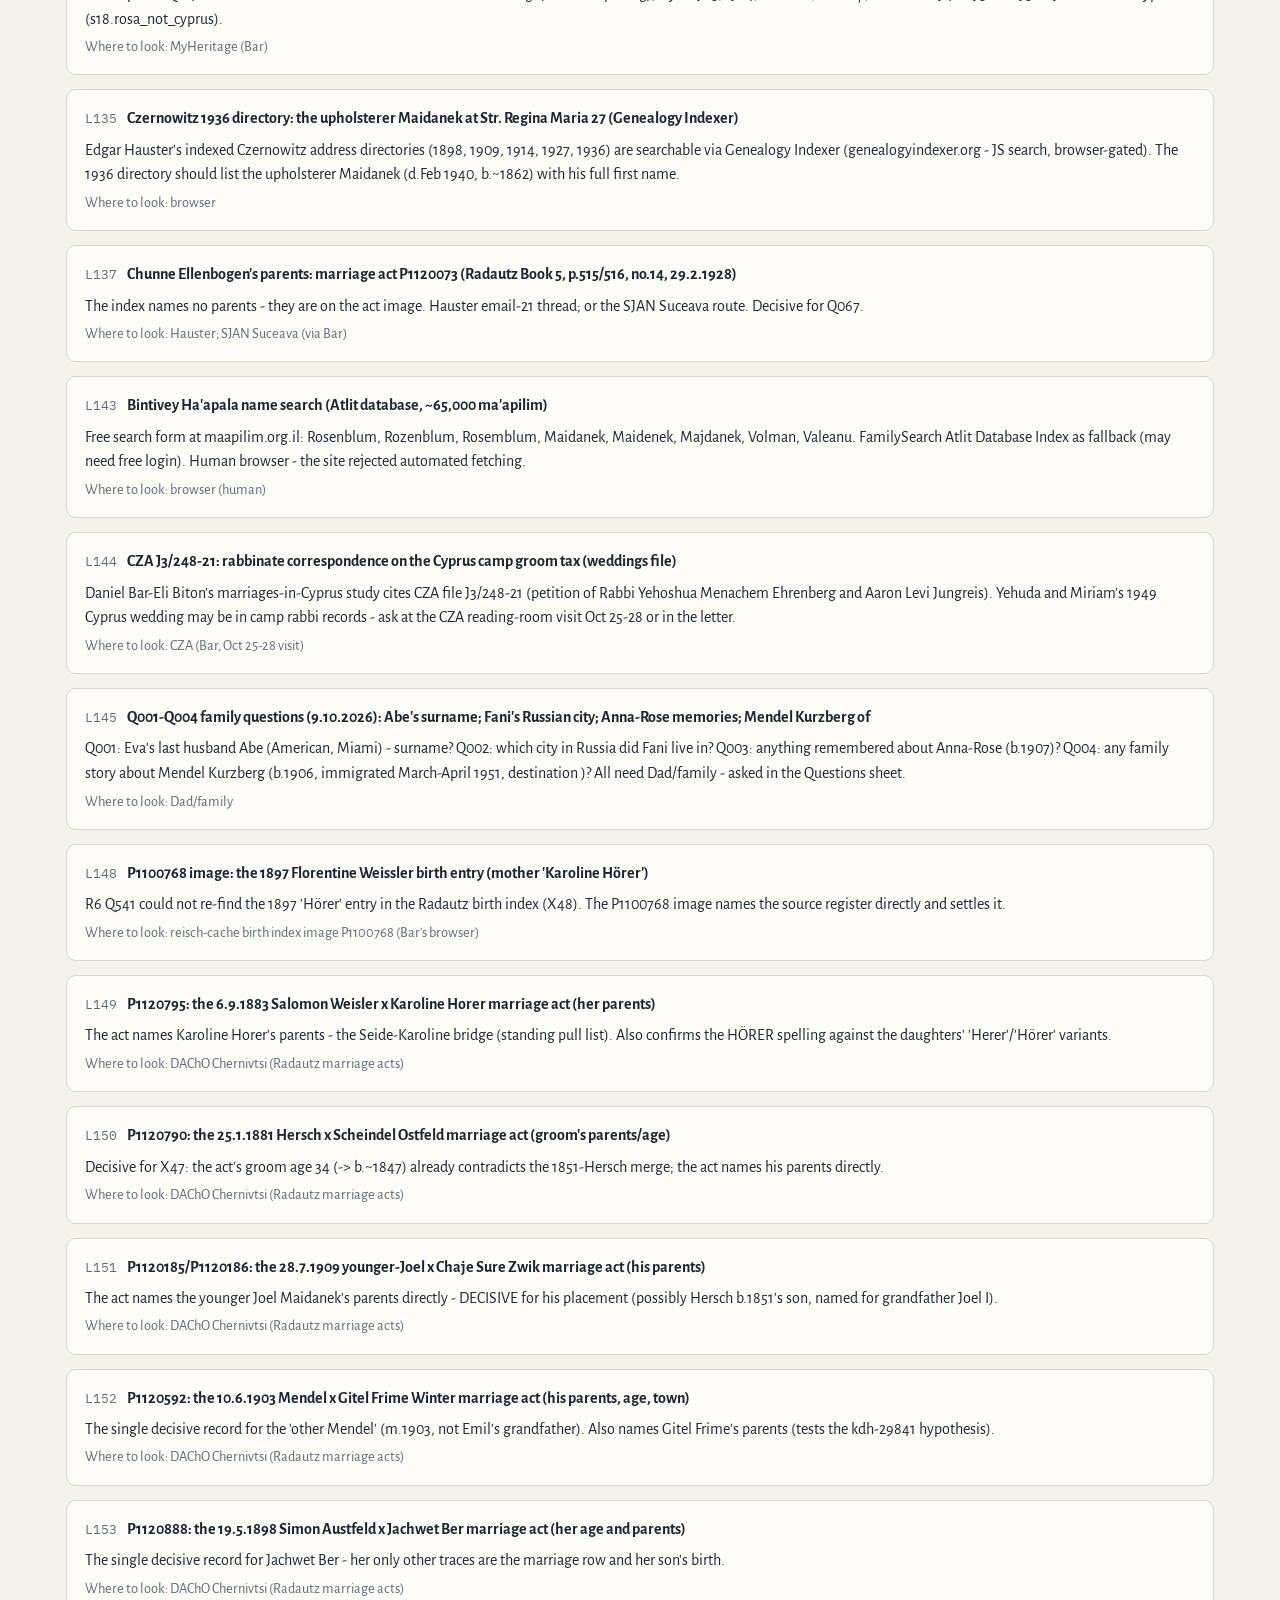
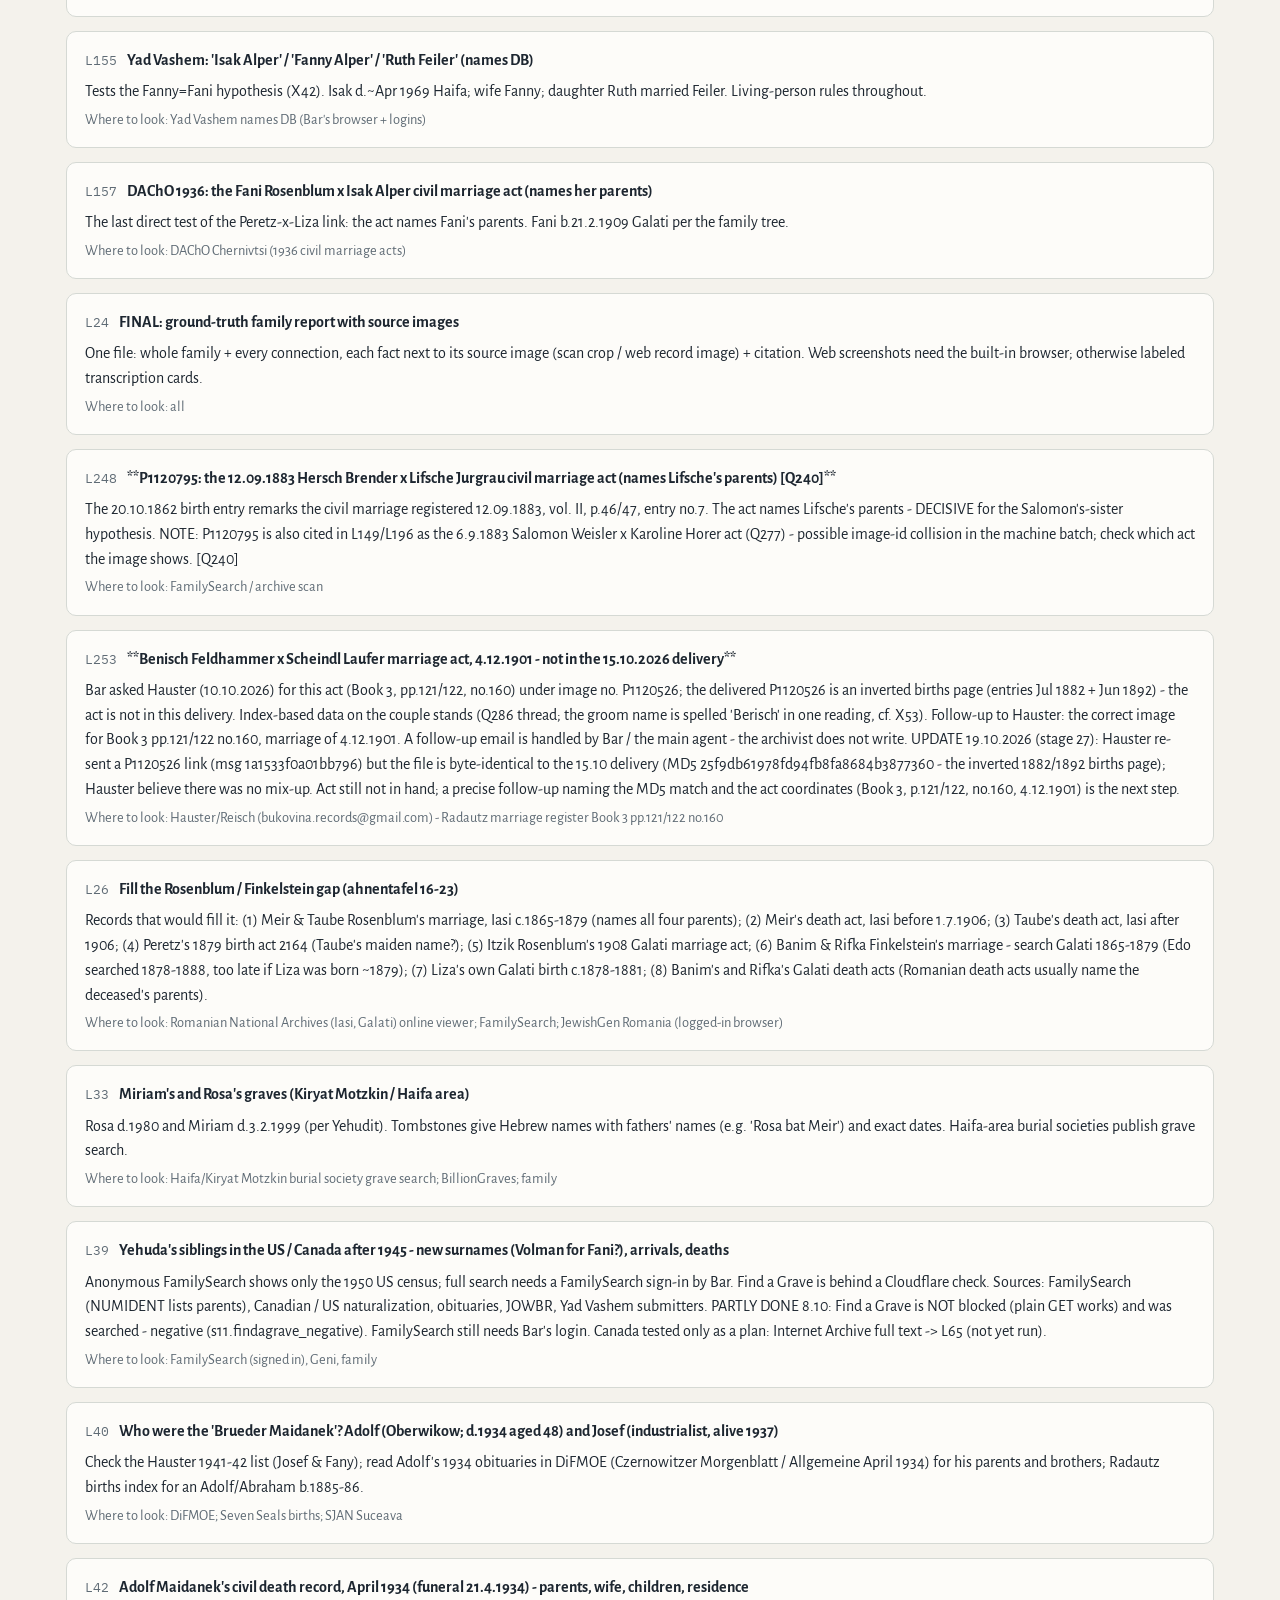
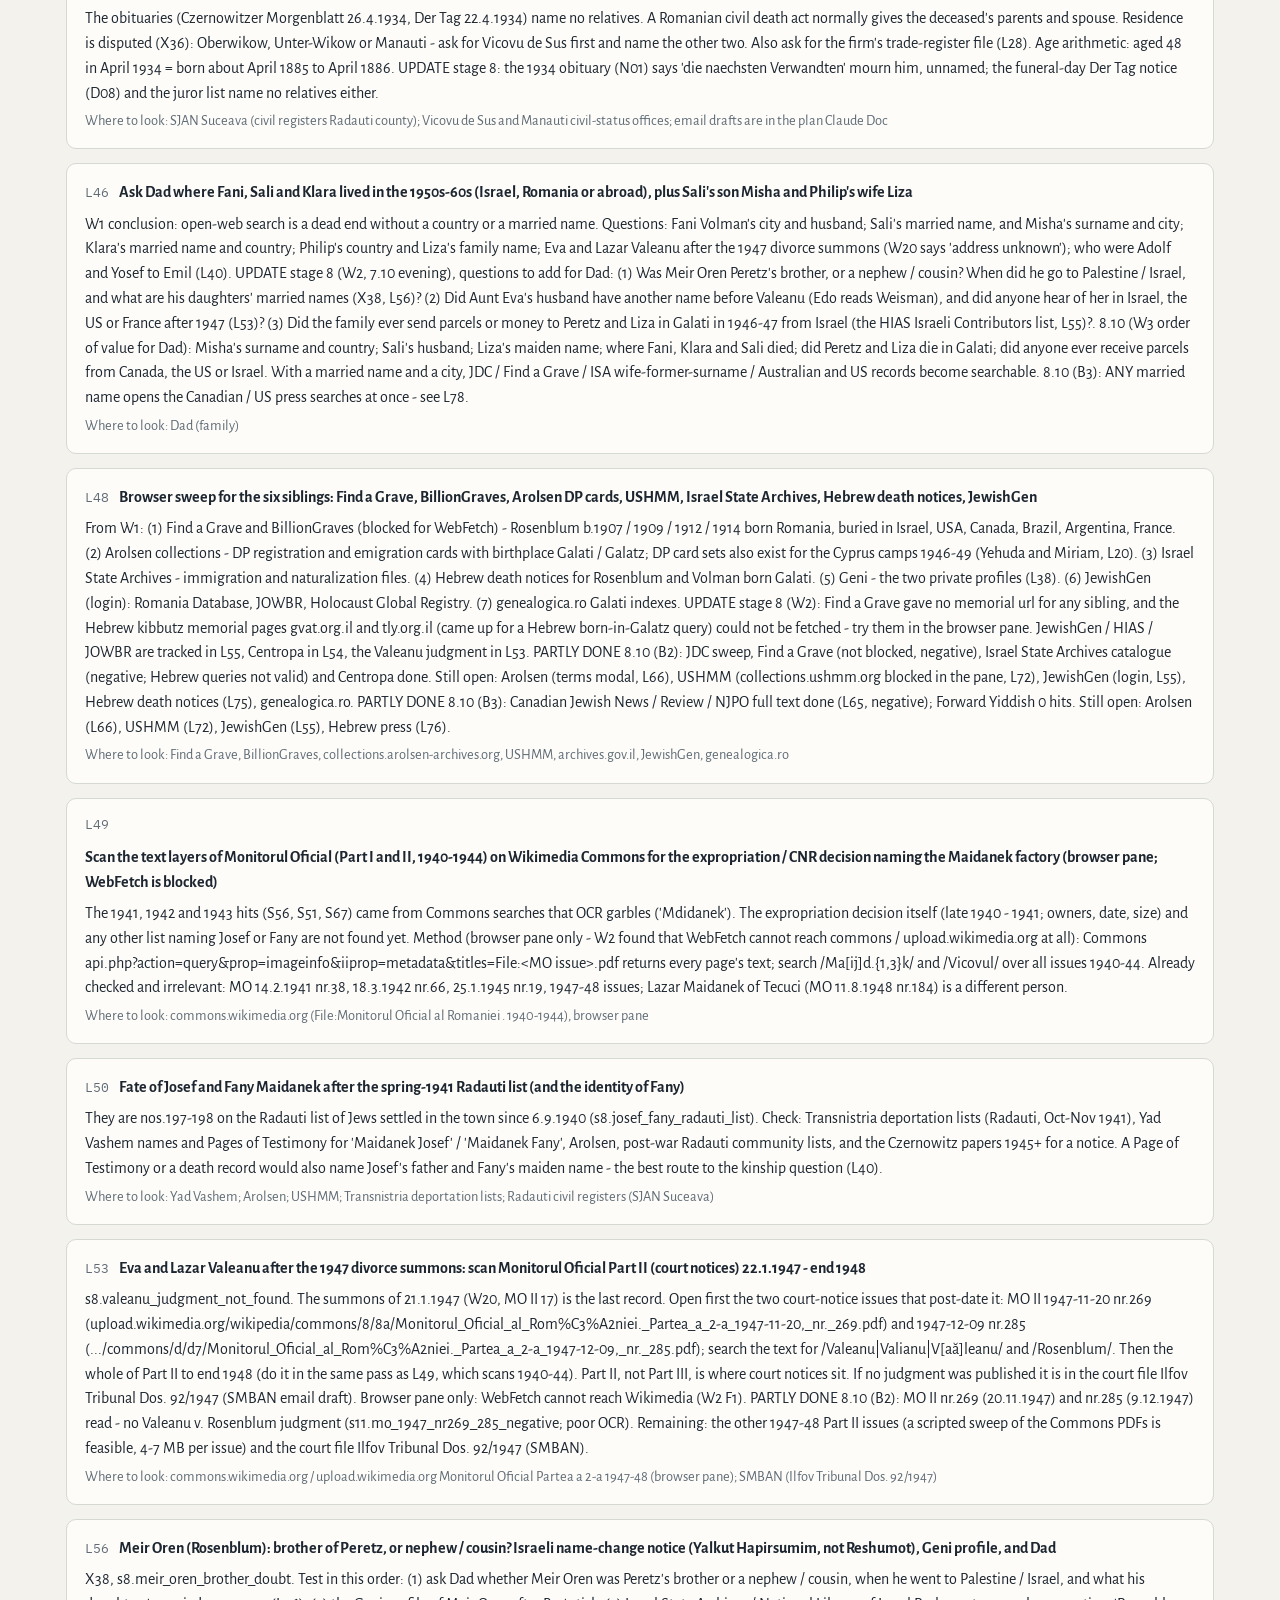
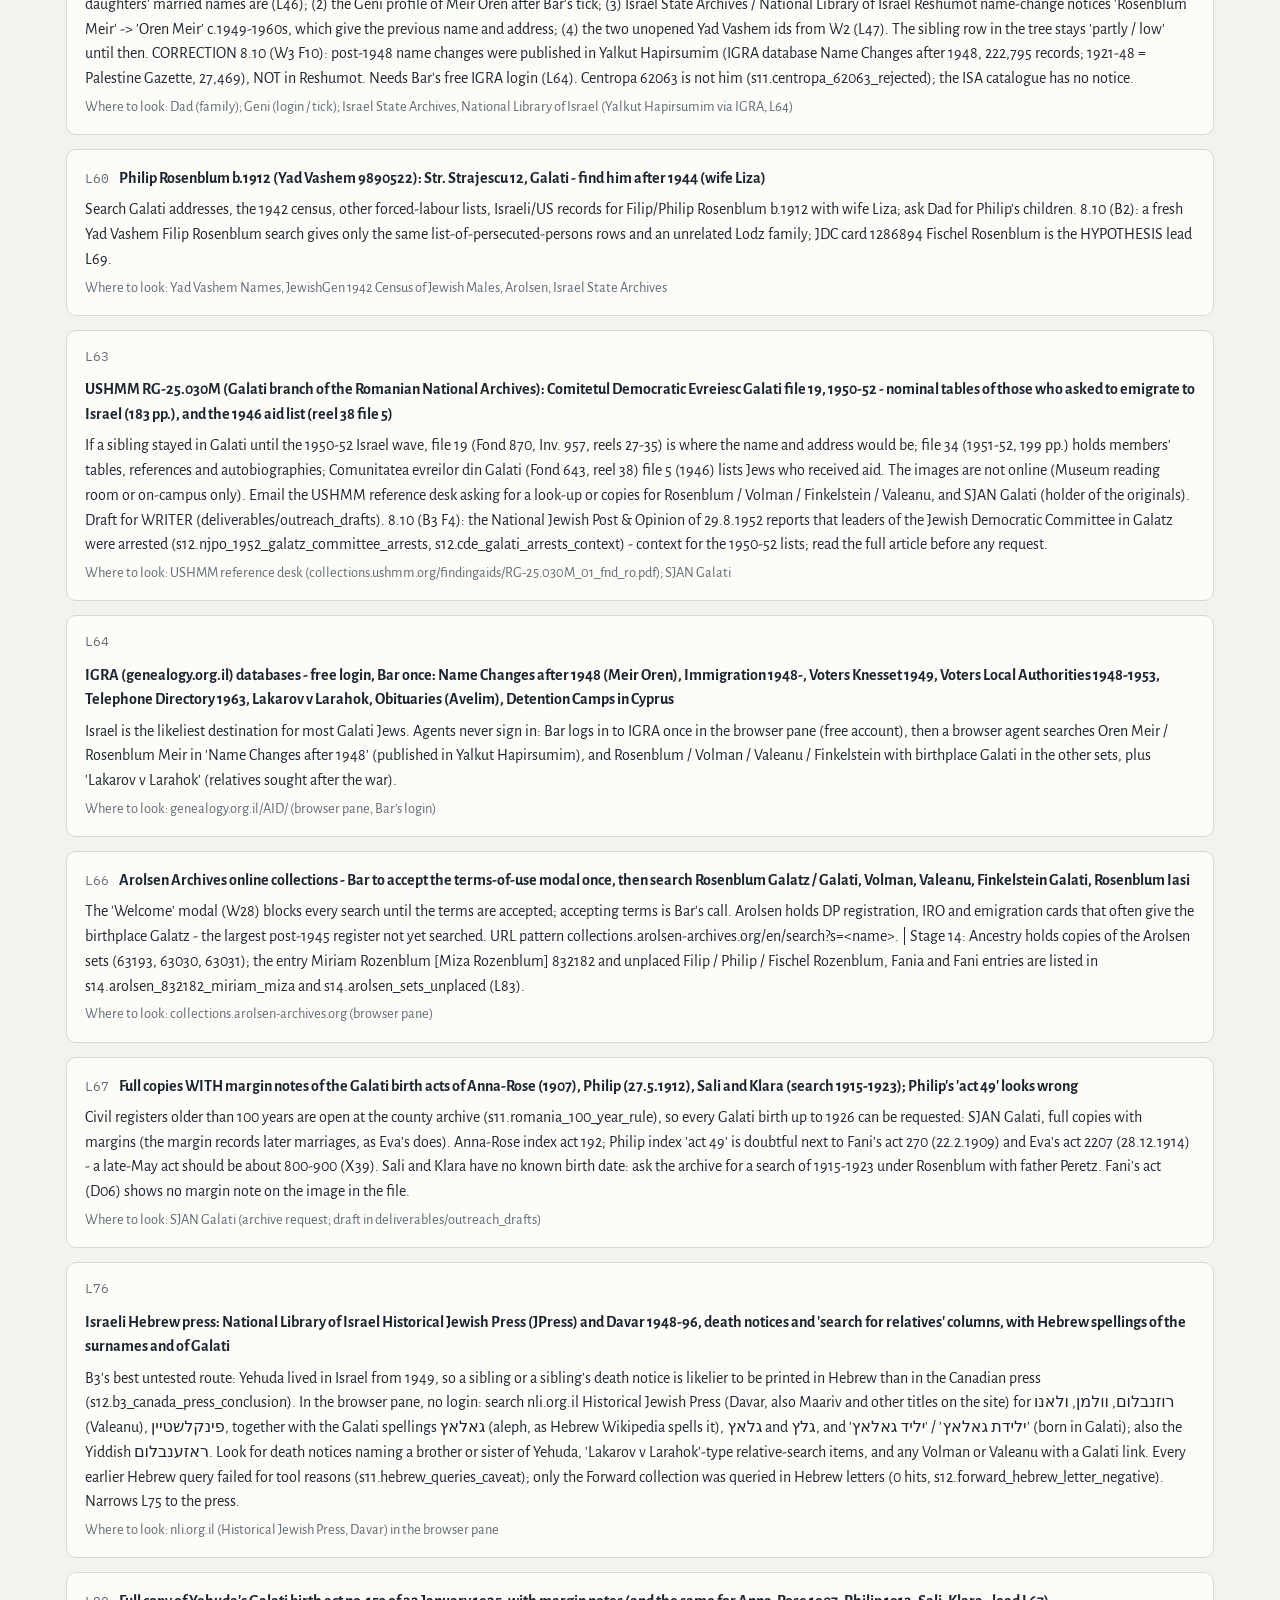
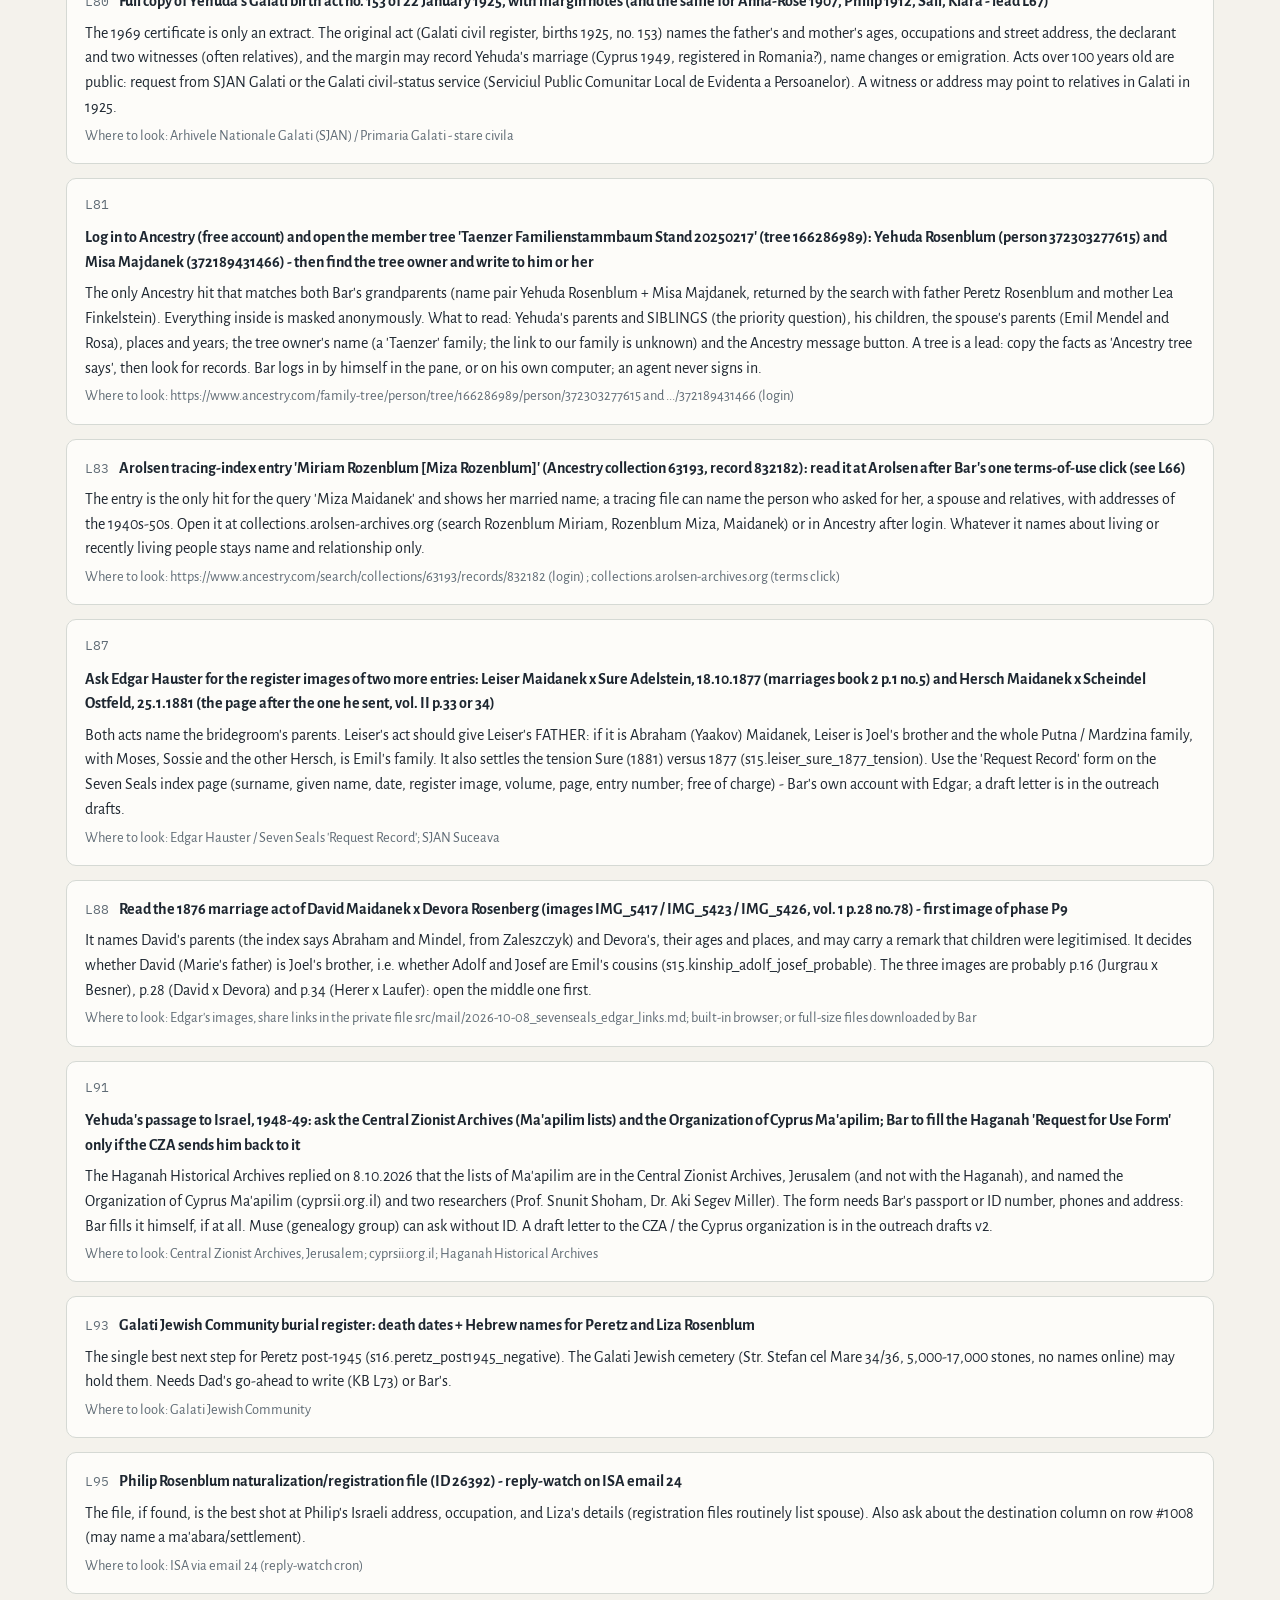
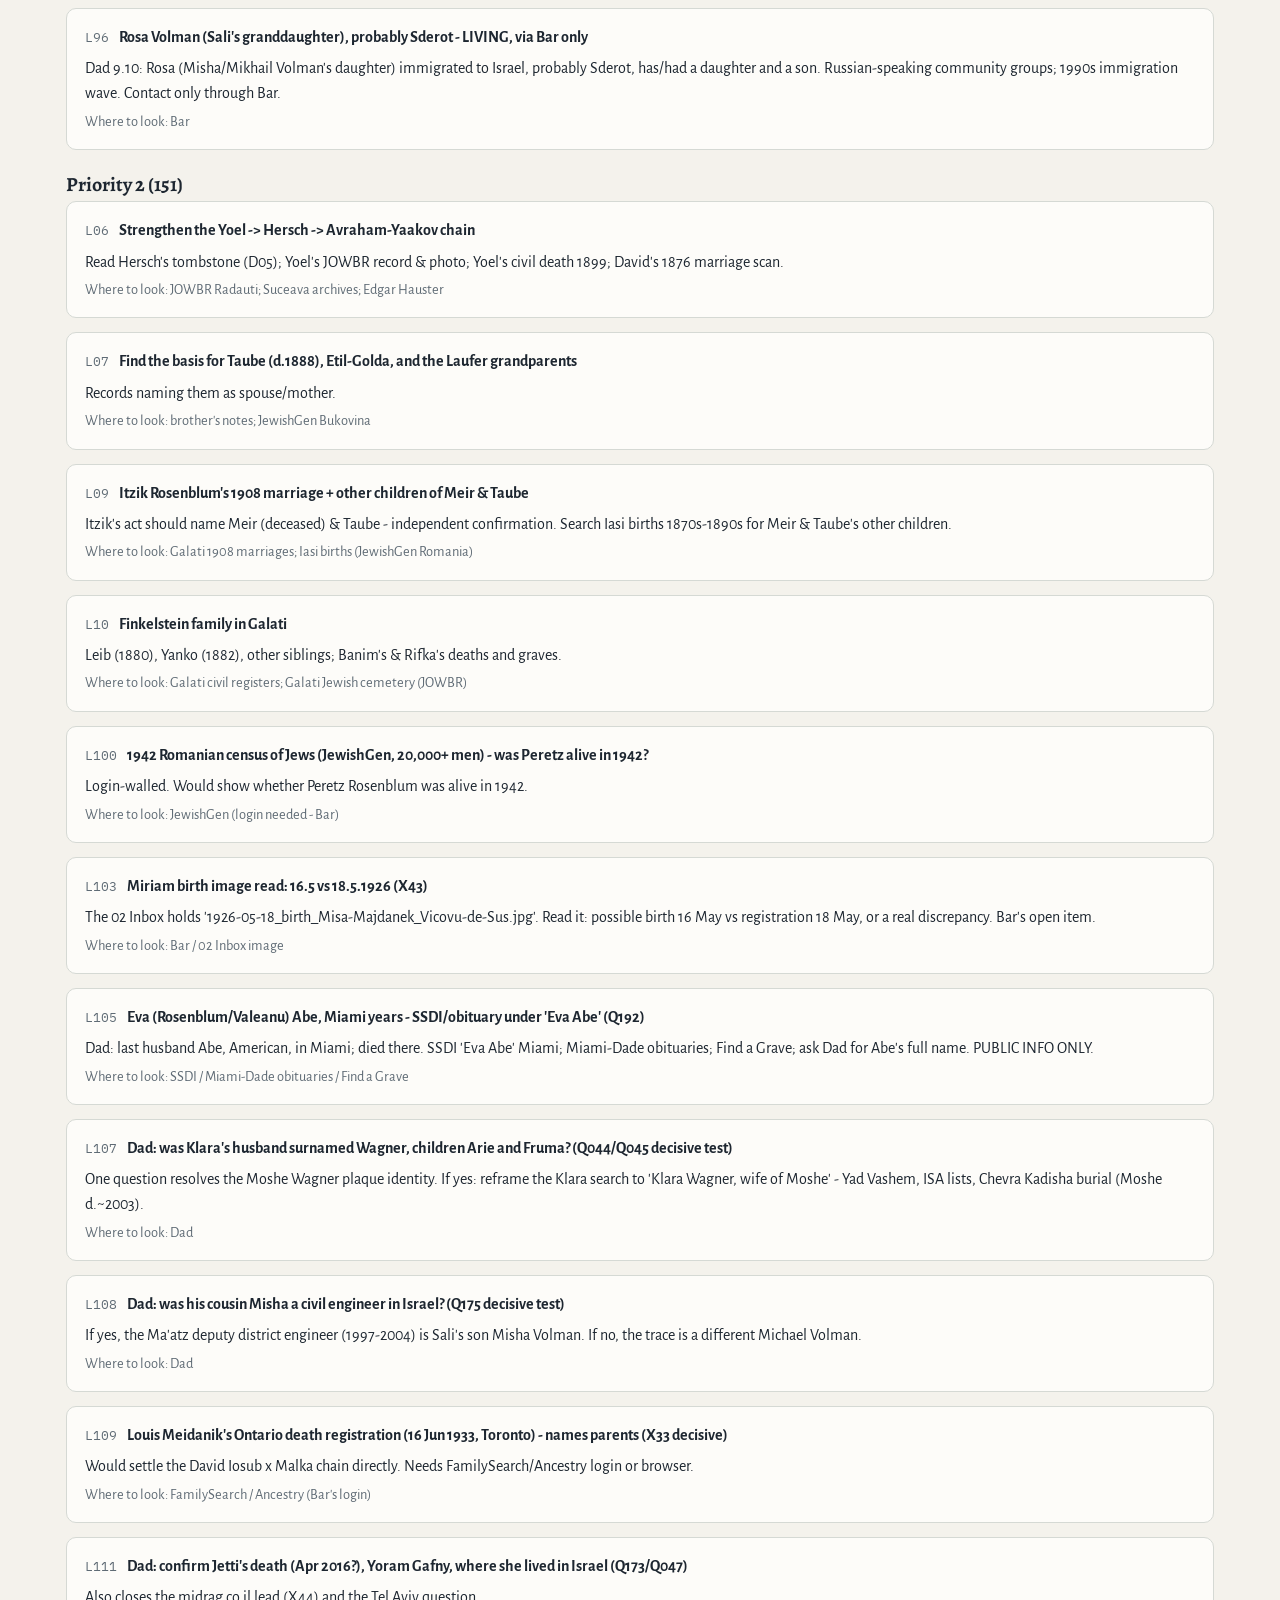
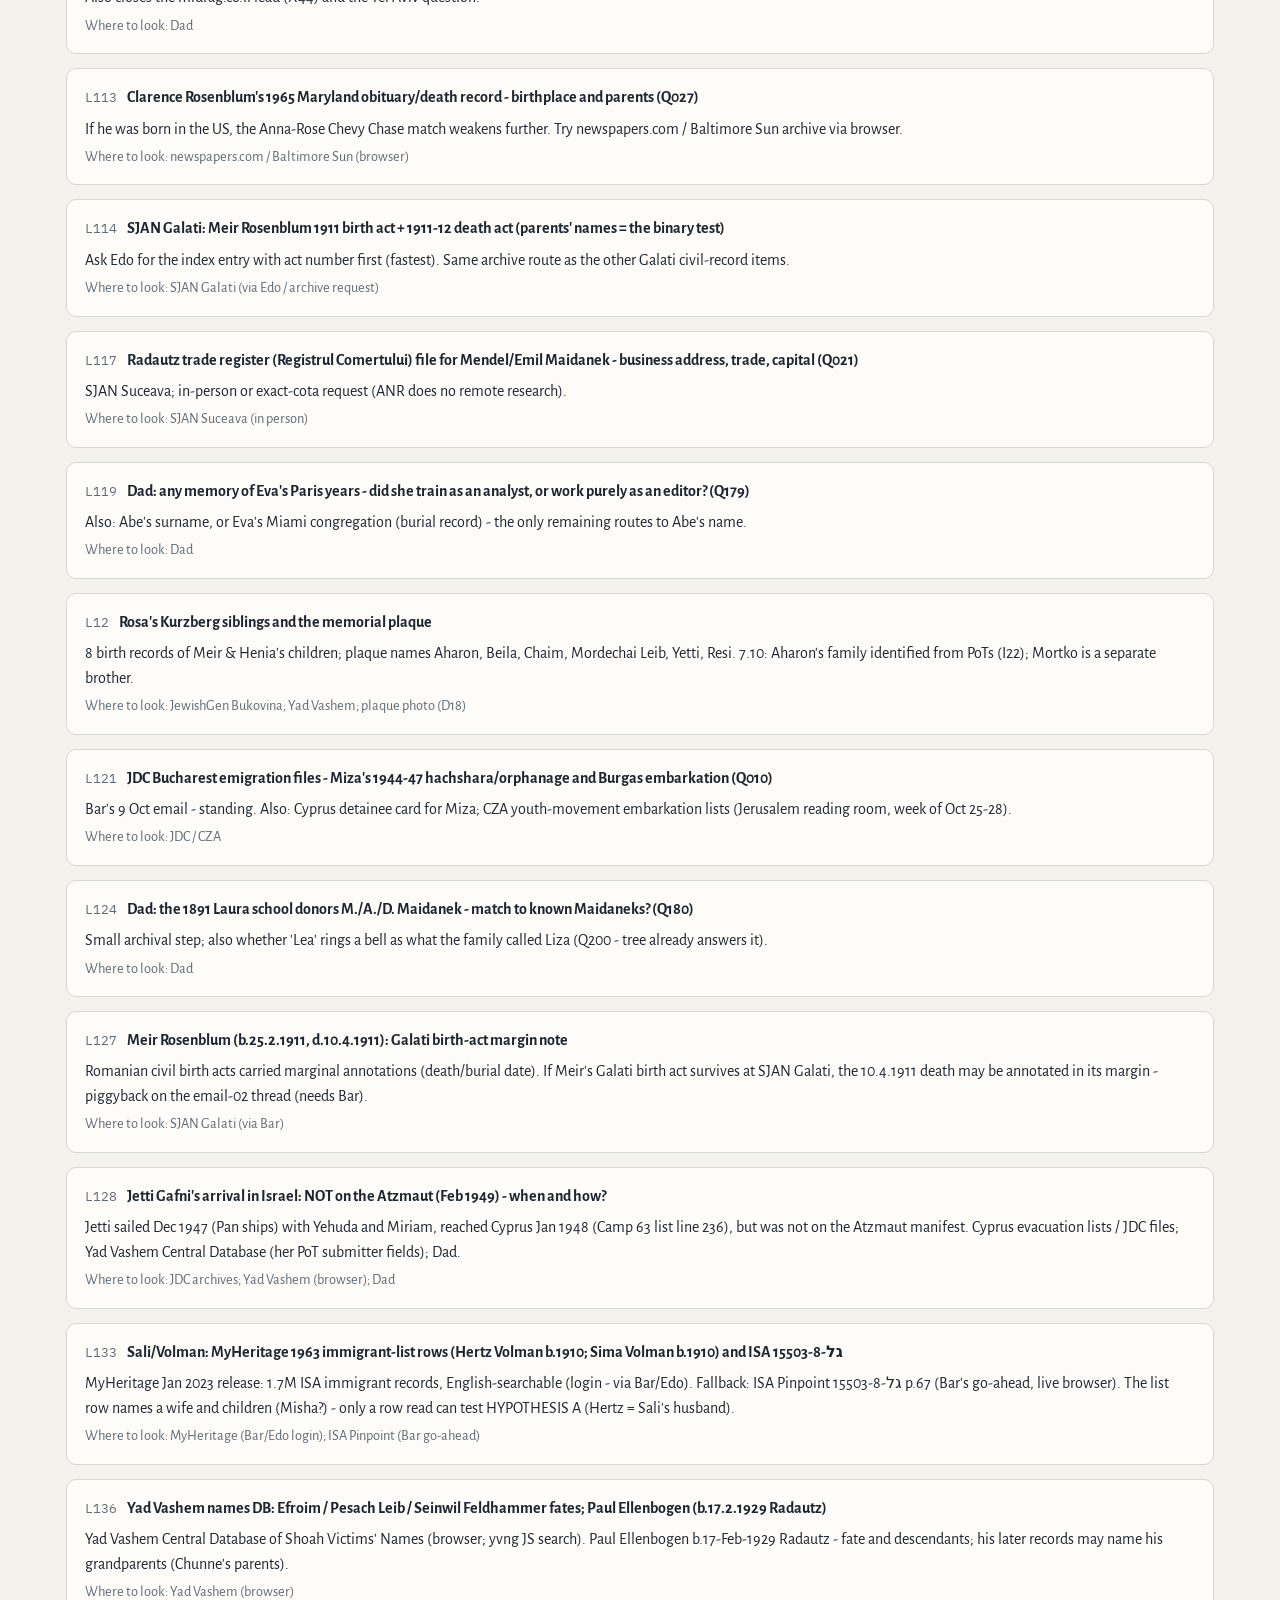
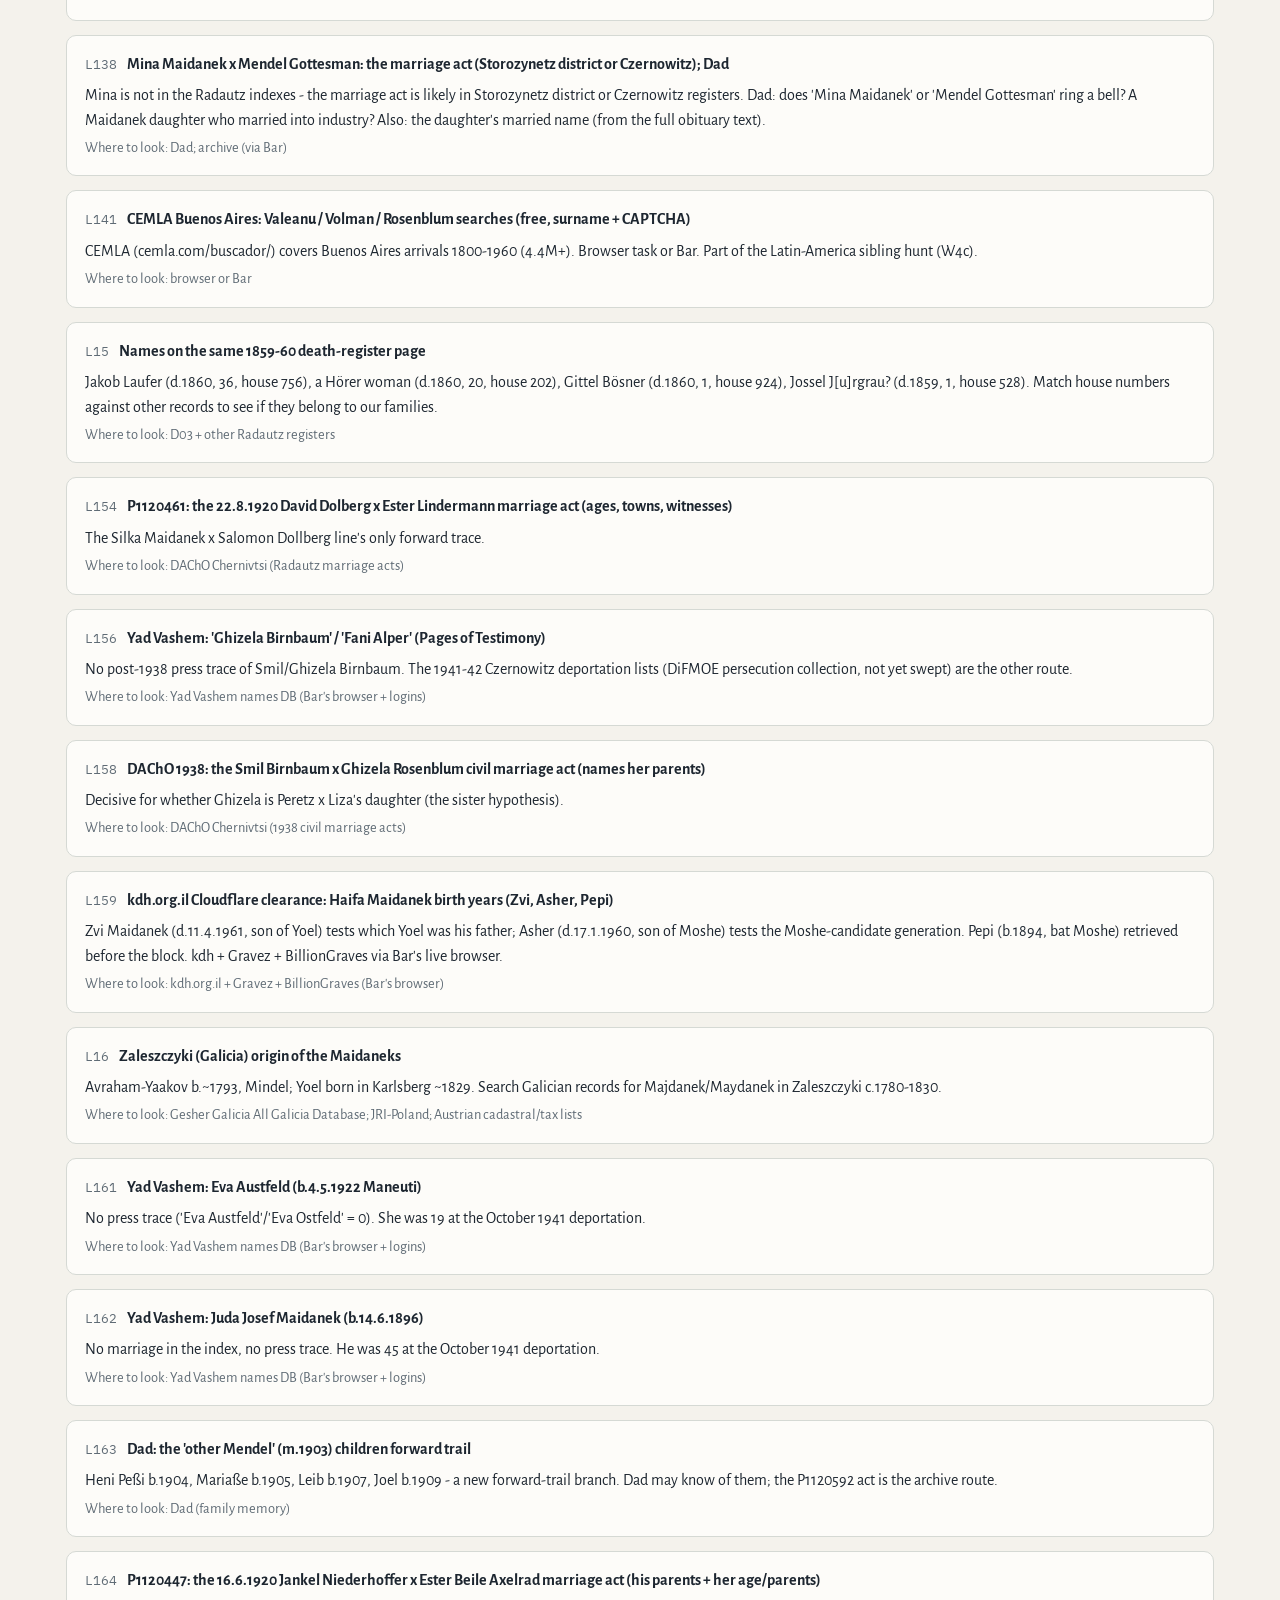
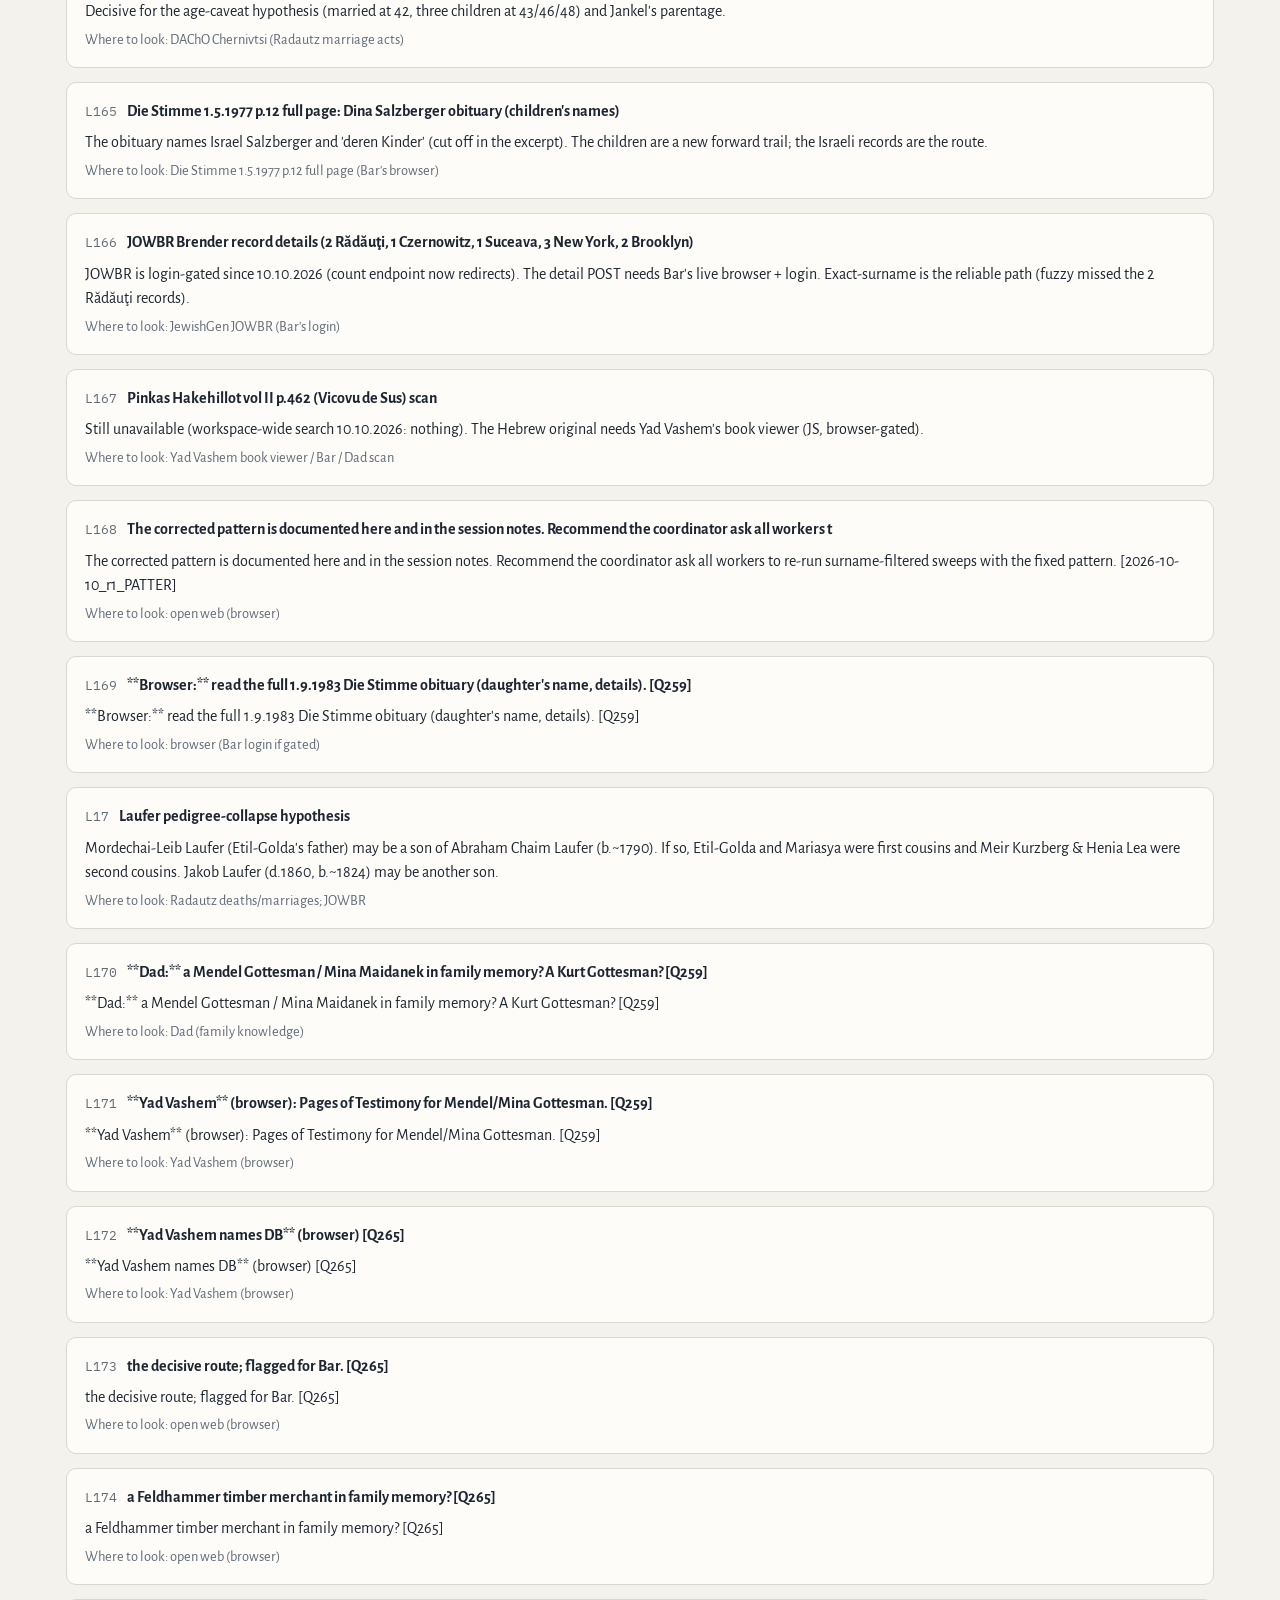
==== commit e9c9a676: "Auto-refresh" ====
--- a/next-steps.html
+++ b/next-steps.html
@@ -16,7 +16,7 @@
 <div class="eyebrow">Family Archive &middot; Bukovina, Moldavia, Israel</div>
 <h1>Rosenblum<span class="dash">-</span>Maidanek Roots</h1>
 <p class="sub">The Rosenblum, Maidanek, Kurzberg, Jurgrau and related families - researched fact by fact from civil records, archives and family knowledge.</p>
-<div class="stats"><span><b>1,352</b> people</span><span><b>133</b> record images</span><span><b>591</b> of 1,336 facts confirmed</span><span>Updated 23 Nov 2026</span></div>
+<div class="stats"><span><b>1,352</b> people</span><span><b>133</b> record images</span><span><b>591</b> of 1,336 facts confirmed</span><span>Updated 24 Nov 2026</span></div>
 </div></header>
 <nav class="main" aria-label="Sections"><div class="wrap"><a href="index.html">Family Tree</a><a href="people.html">People</a><a href="records.html">Records</a><a href="report.html">Full Report</a><a href="next-steps.html" aria-current="page">Next Steps</a><a href="plan.html">Plan & Status</a></div></nav>
 <main id="main"><div class="wrap">
@@ -30,7 +30,7 @@
 <footer class="site"><div class="wrap">
 <span>Rosenblum-Maidanek Roots &middot; a family research archive</span>
 <span>Every fact tied to the record it comes from. Living people appear by name and relationship only.</span>
-<span>Updated 23 Nov 2026</span>
+<span>Updated 24 Nov 2026</span>
 </div></footer>
 <script src="assets/js/common.js"></script>
 <script src="assets/js/next.js"></script>
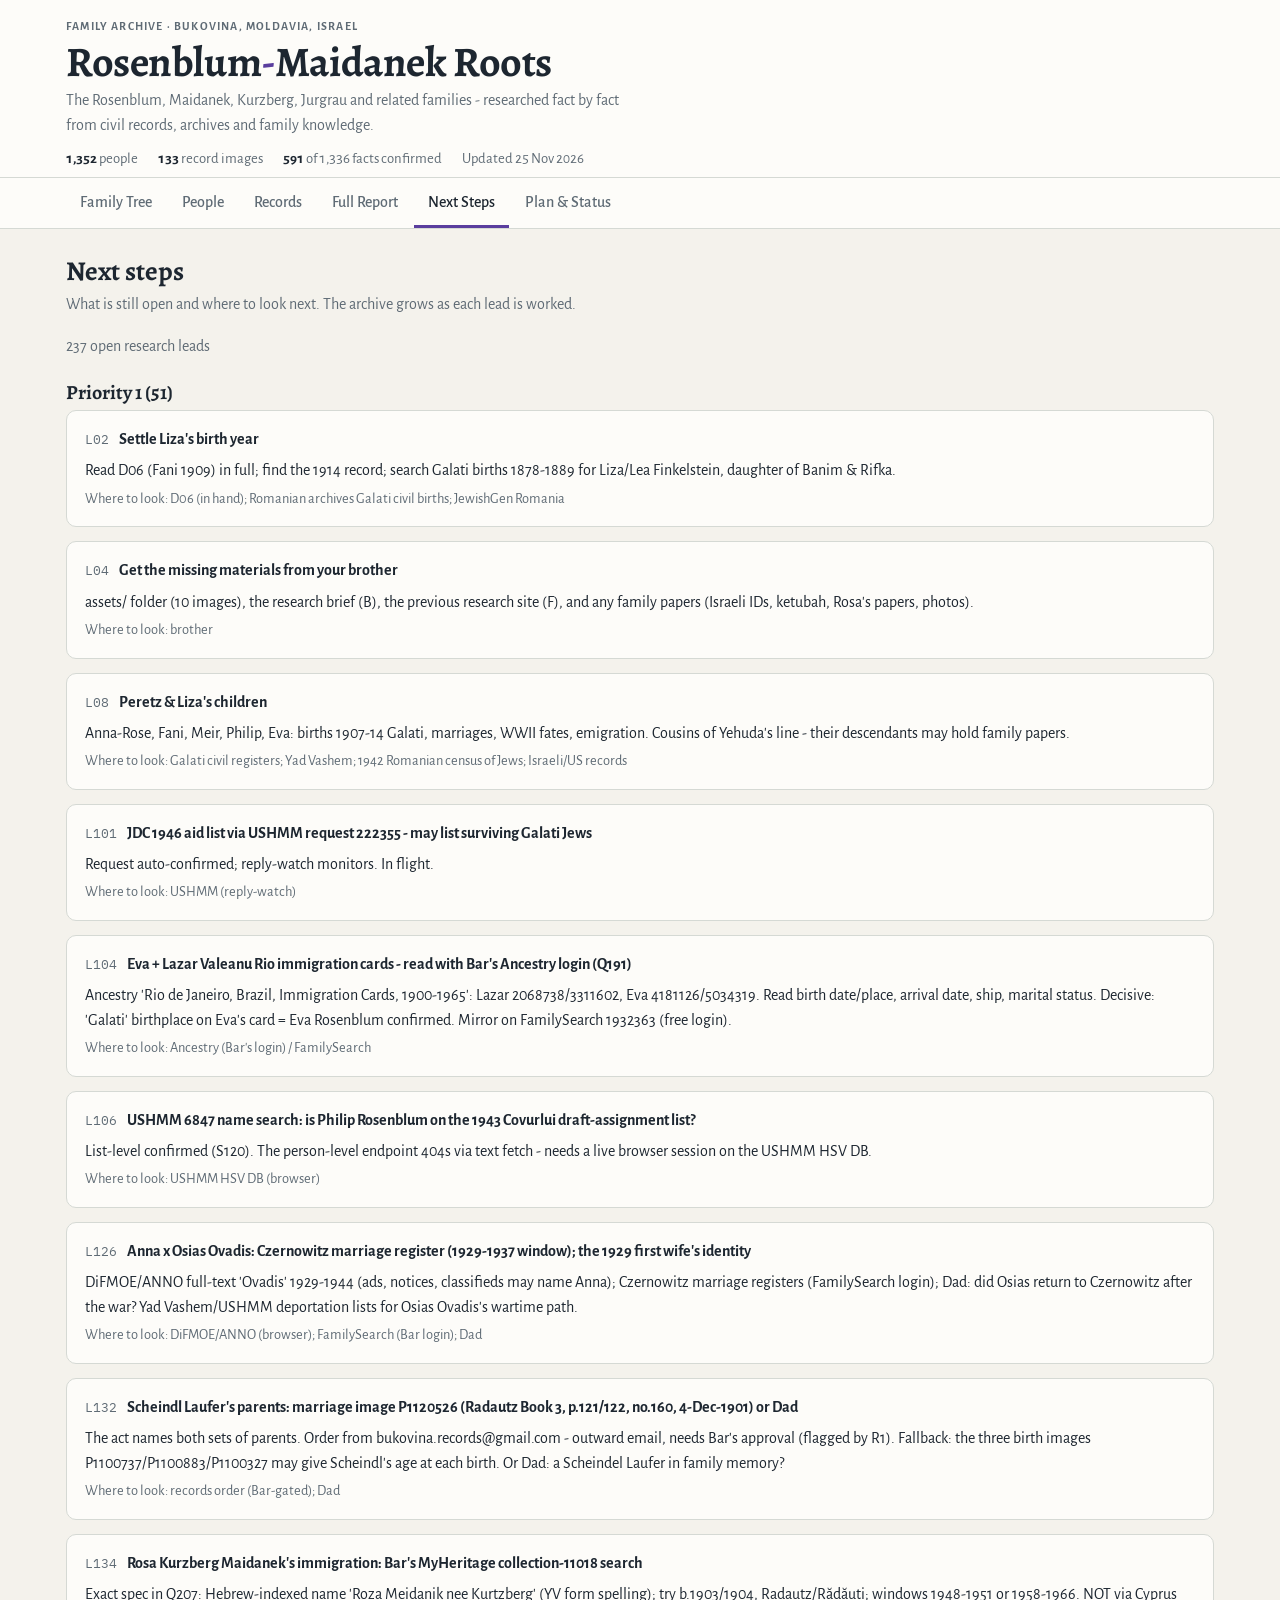
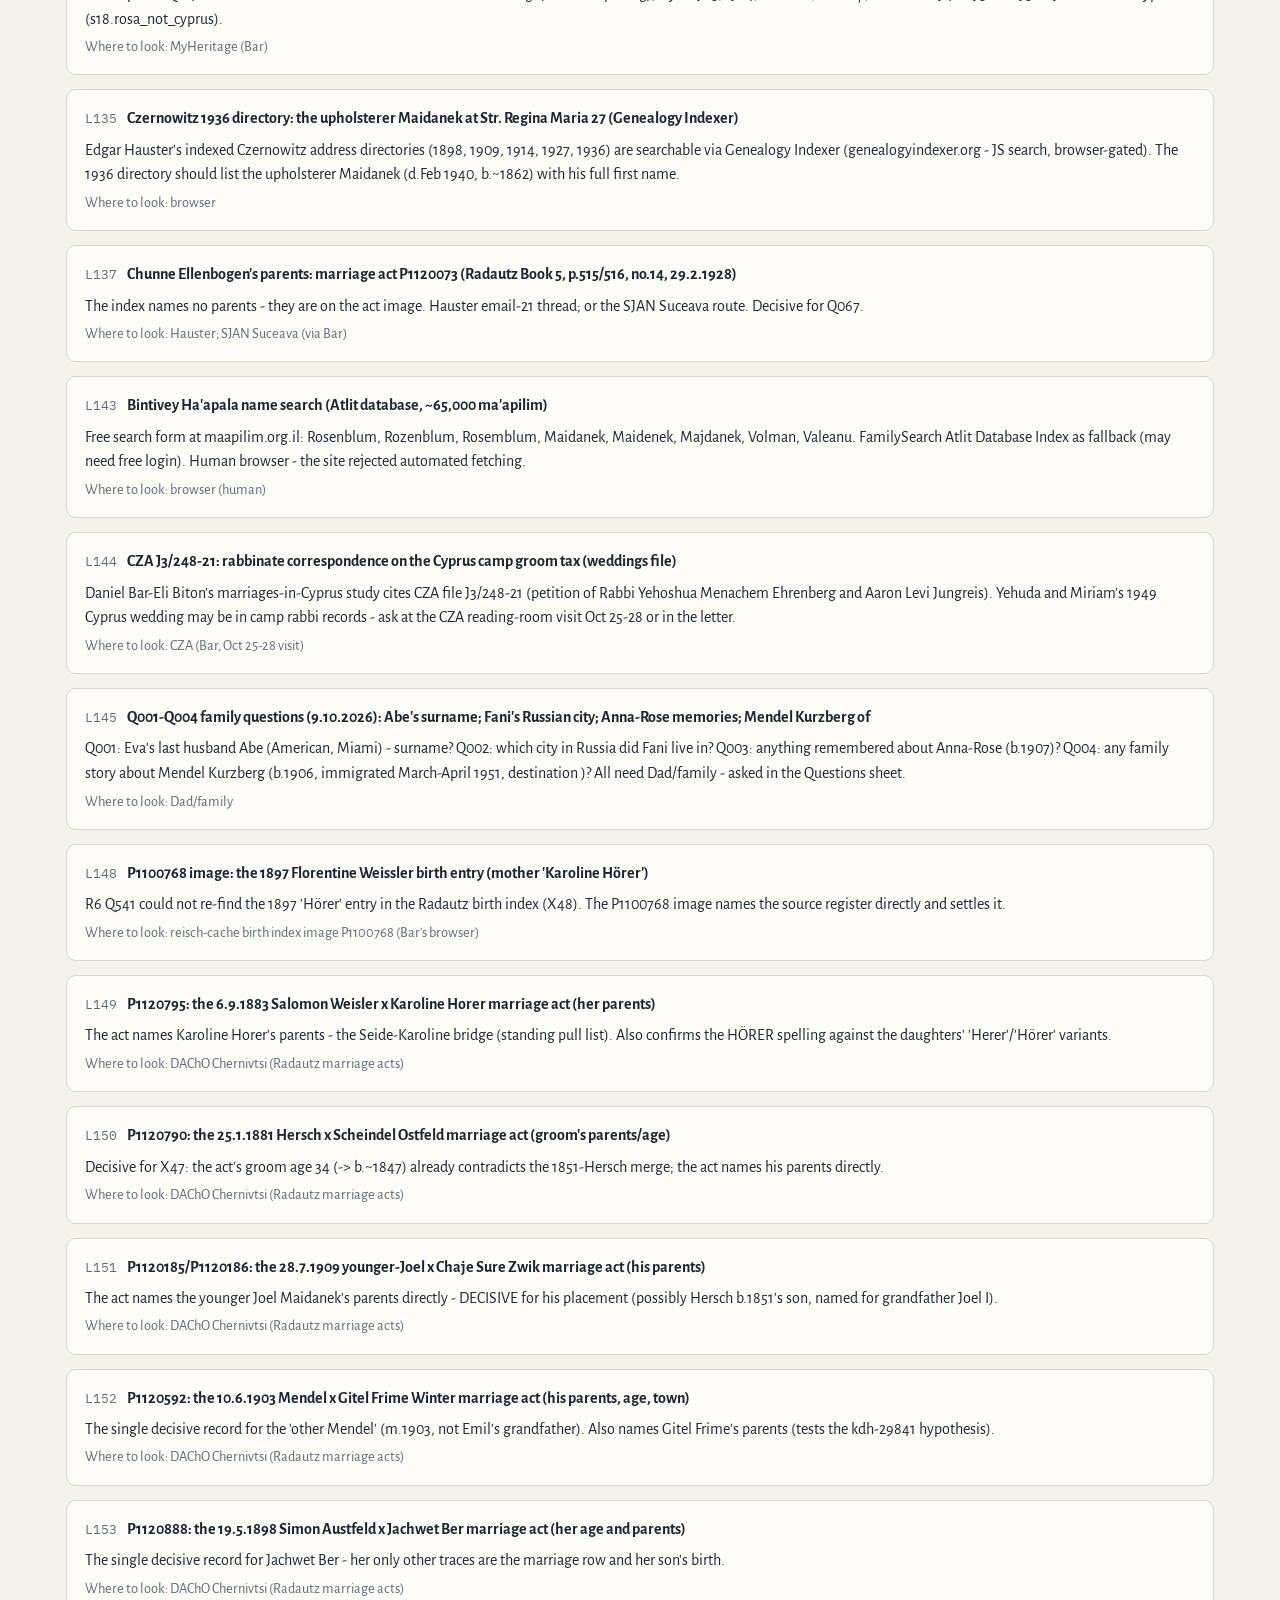
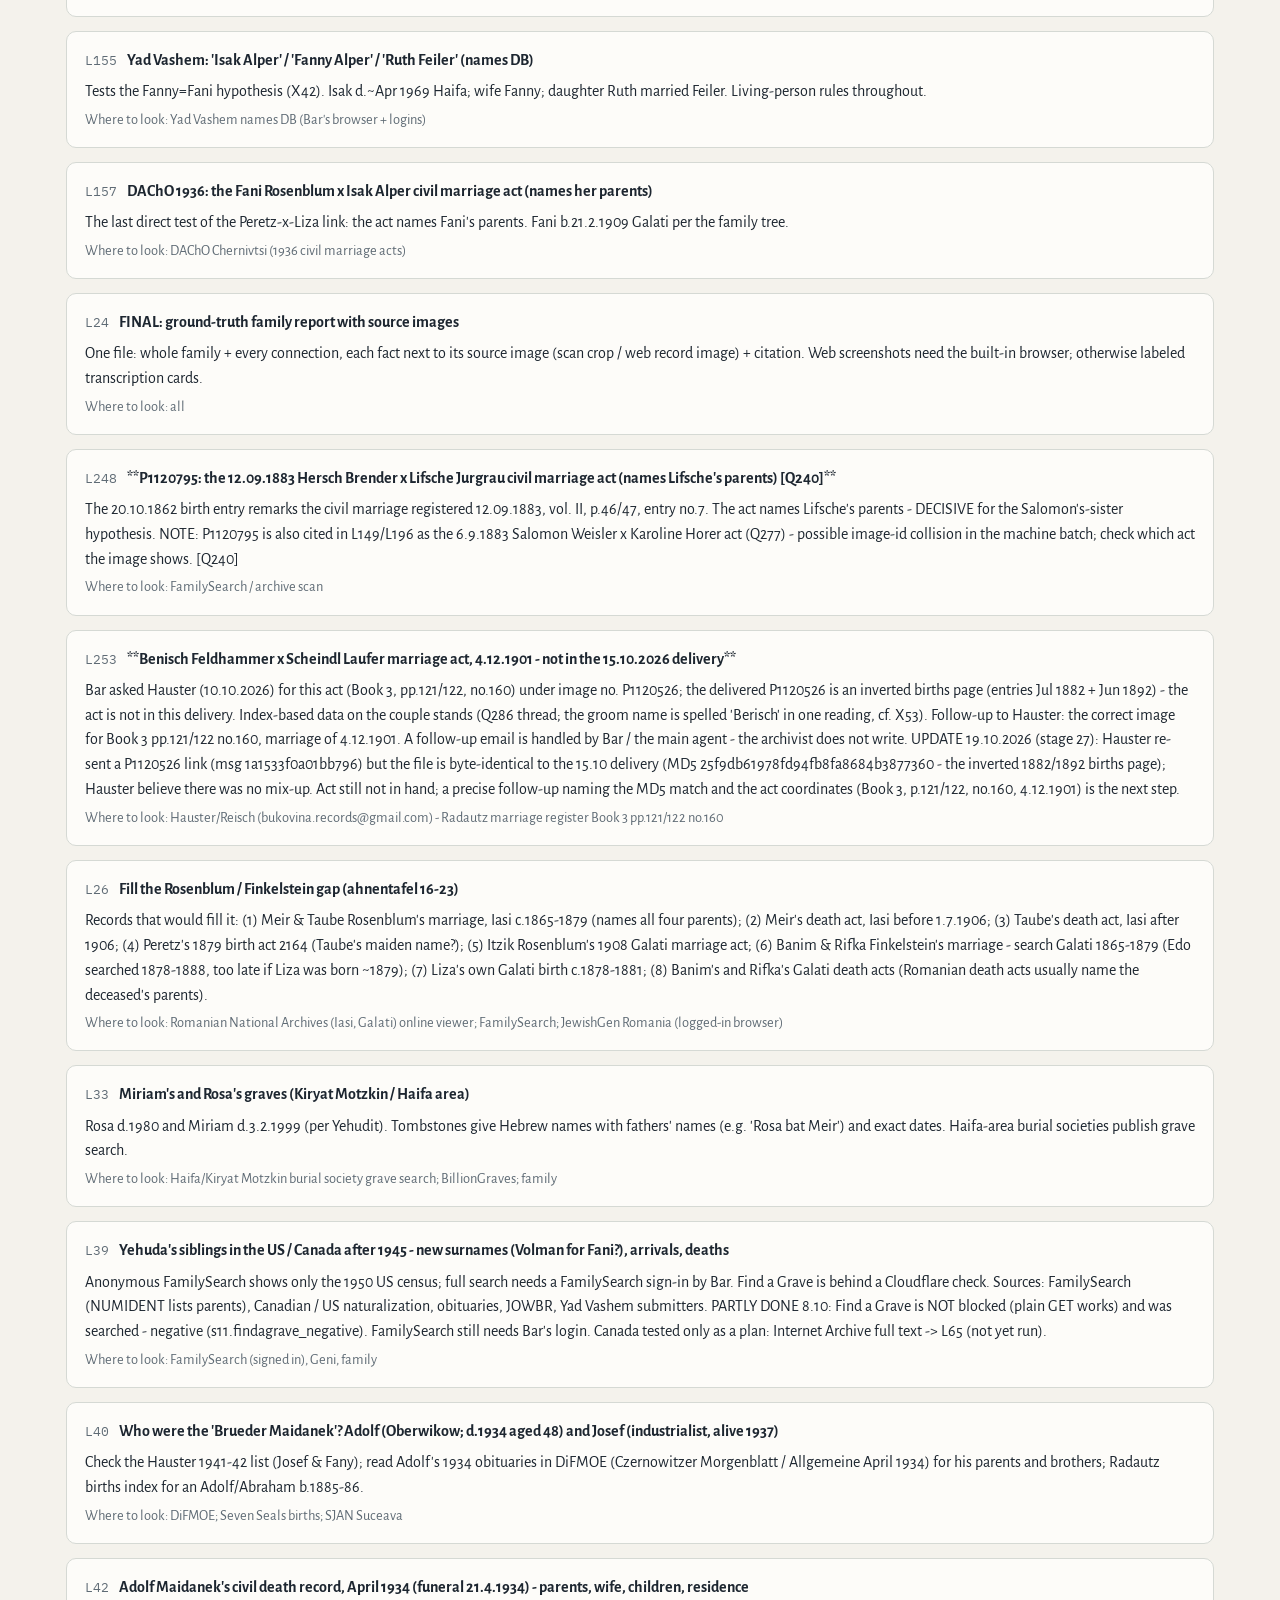
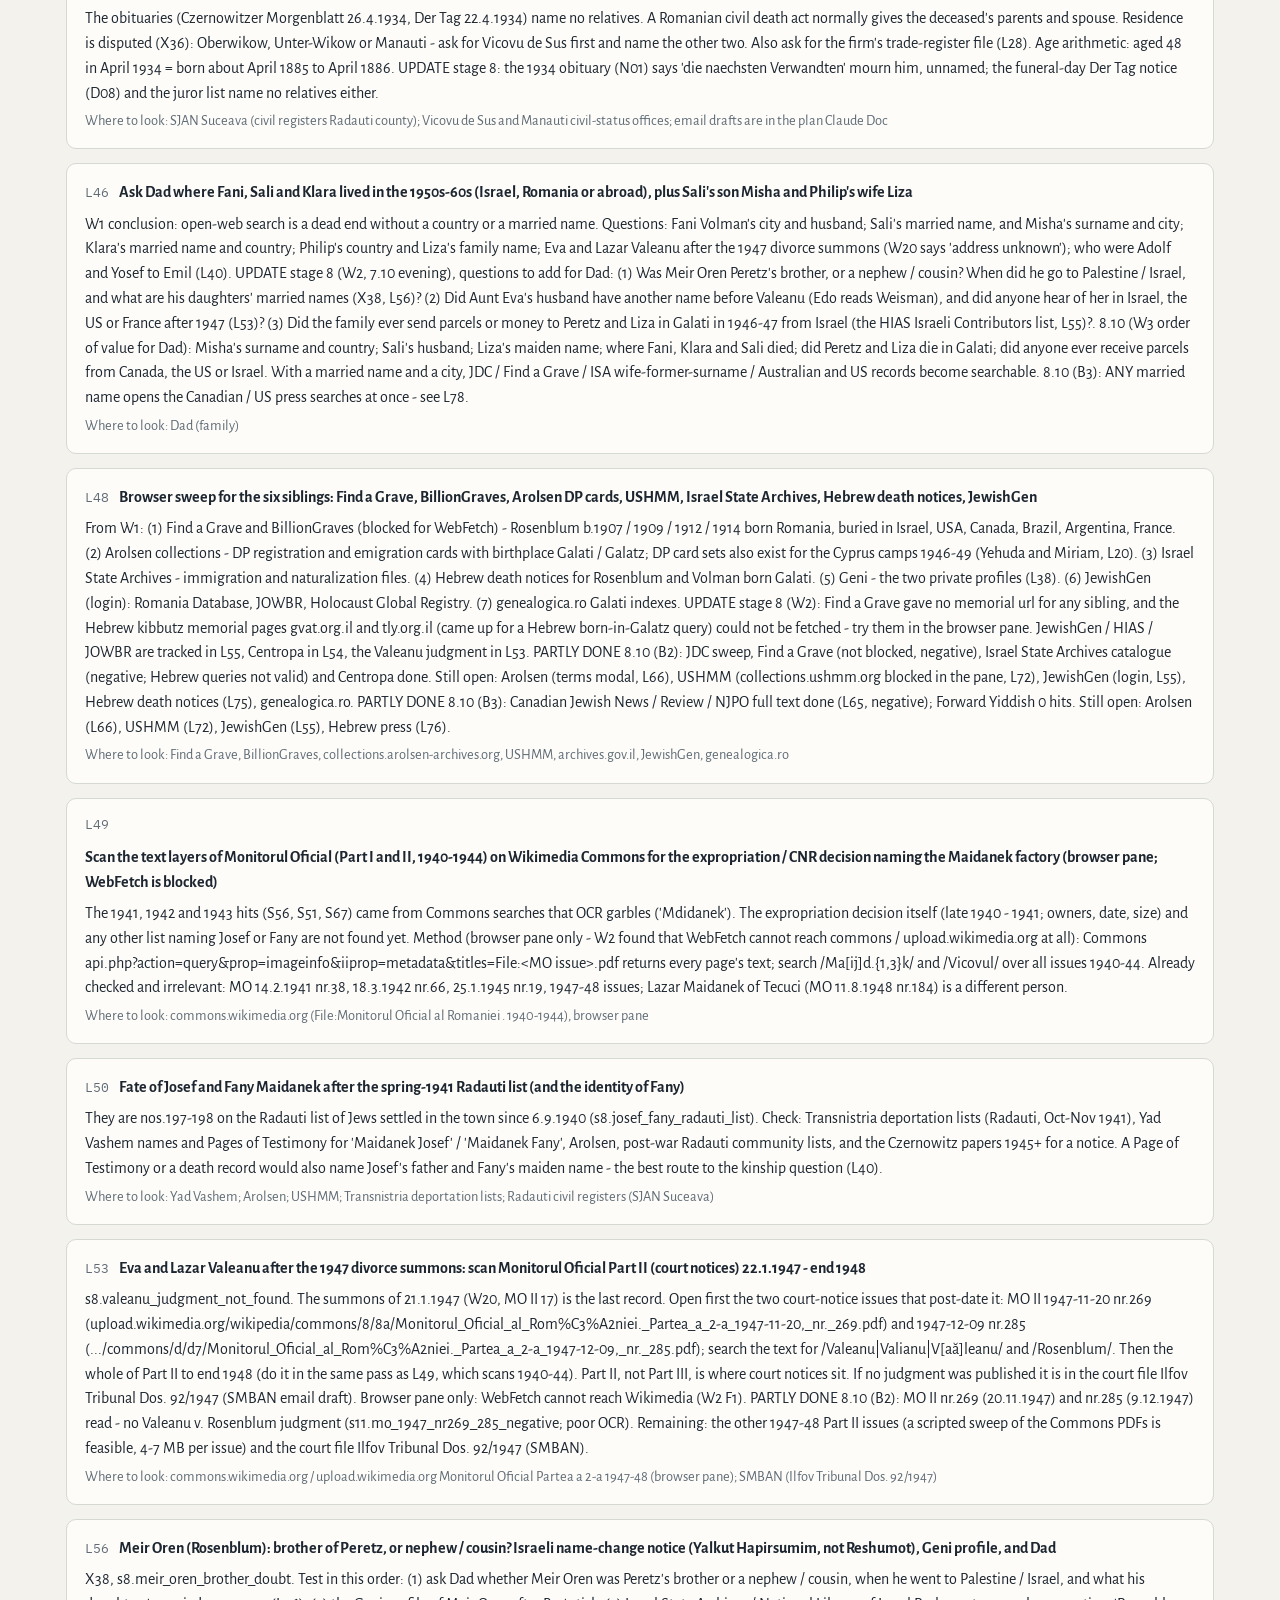
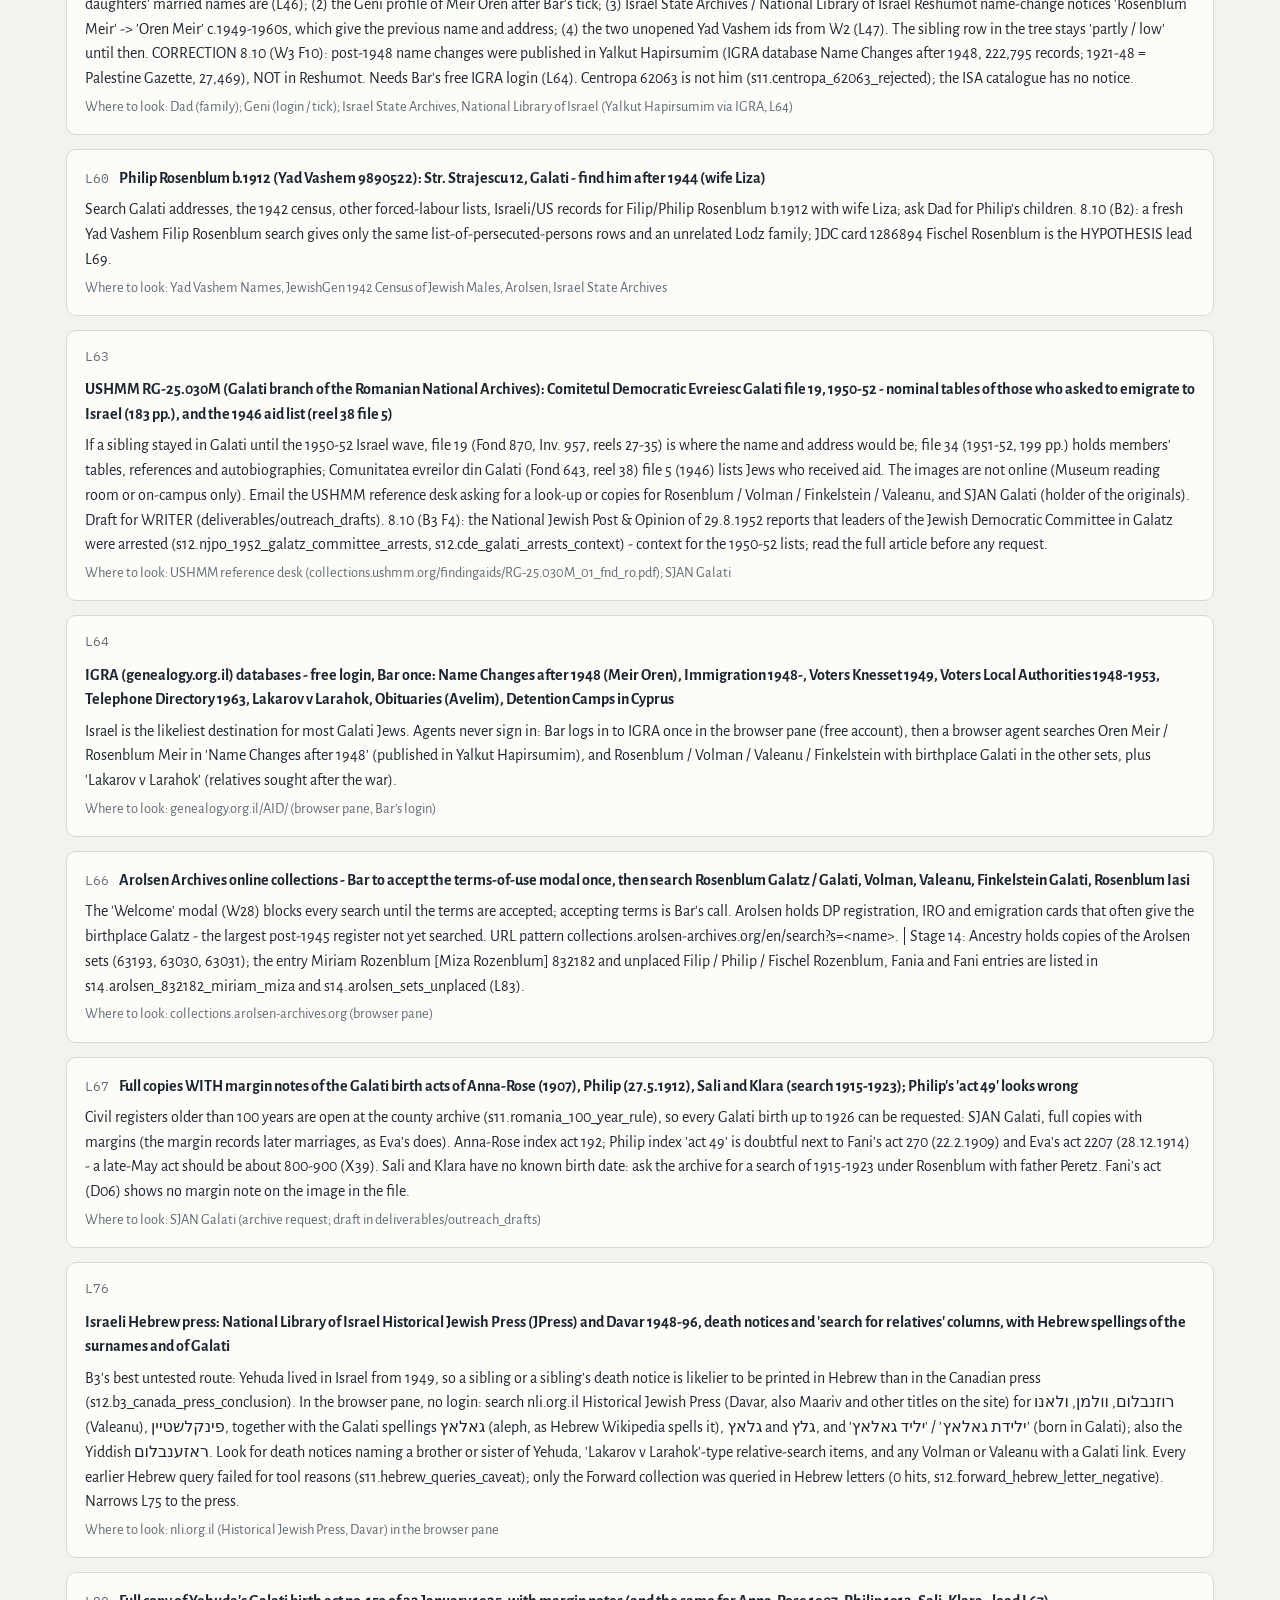
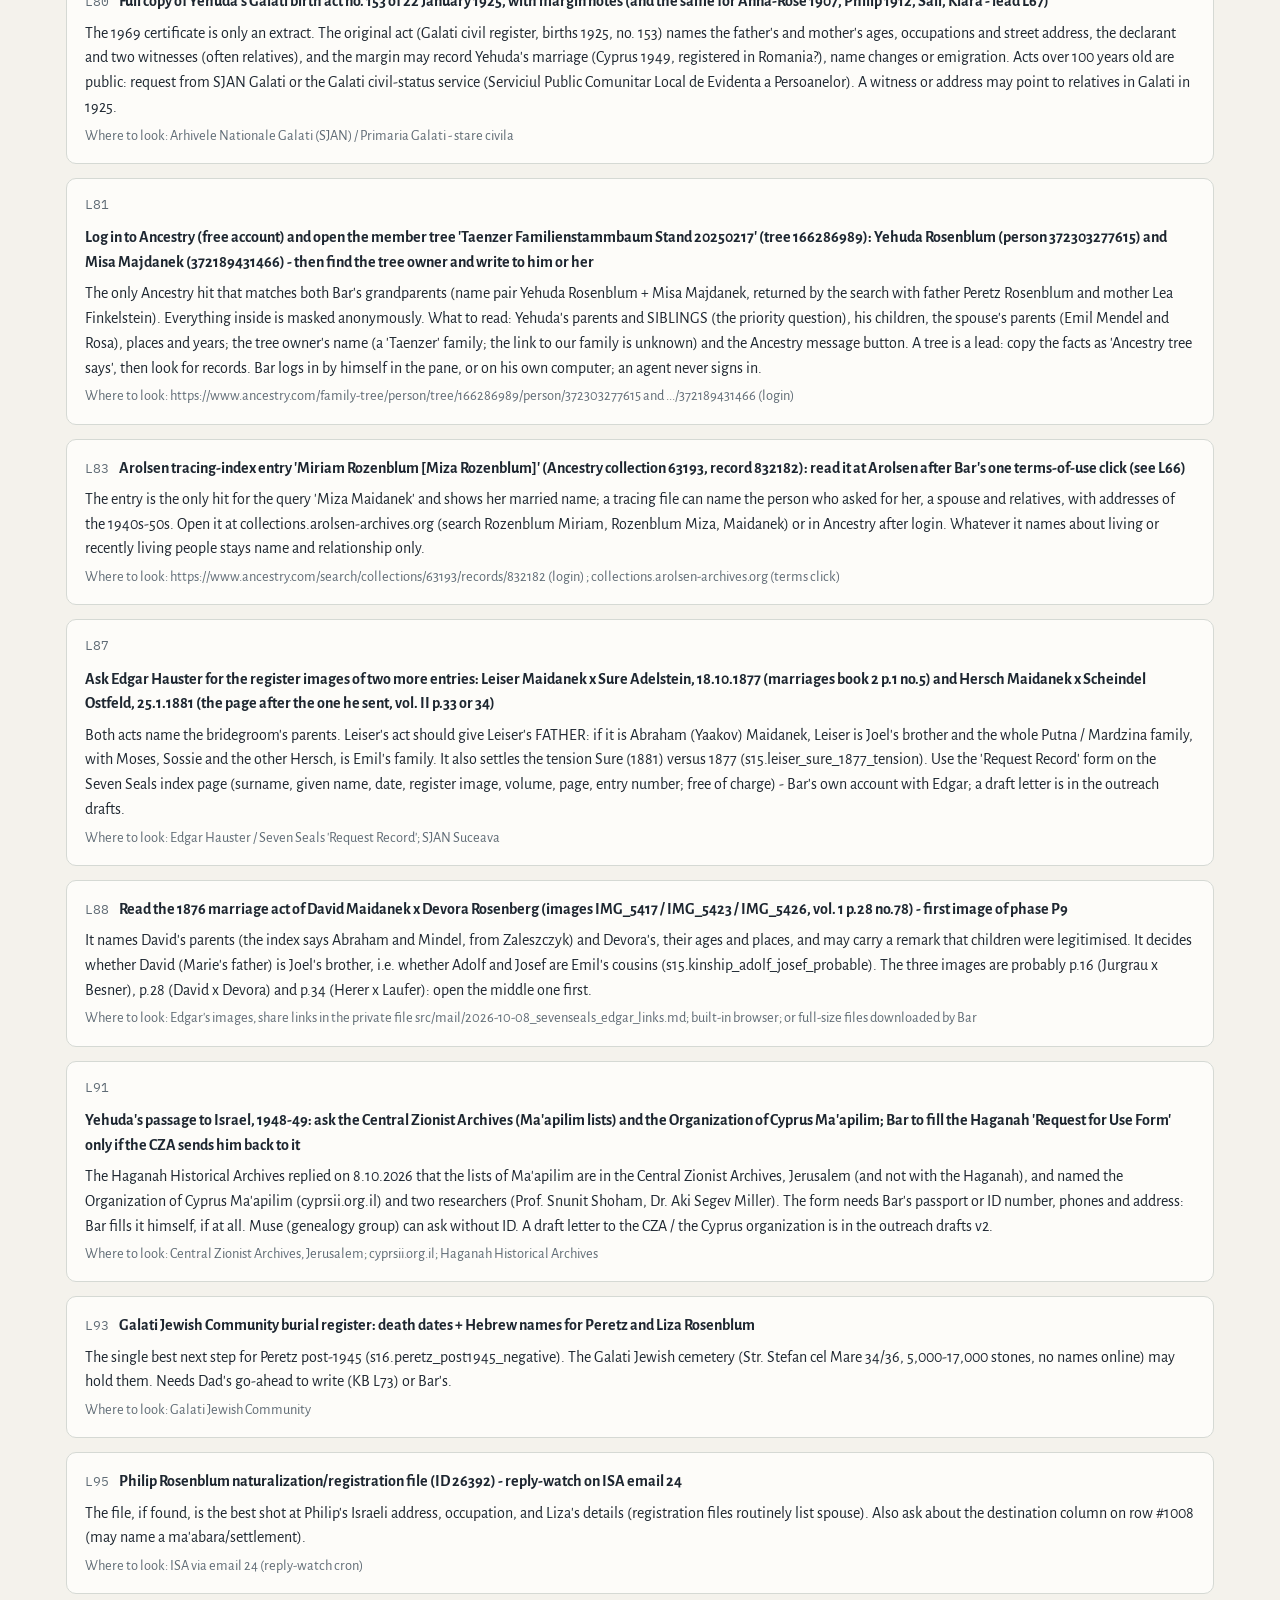
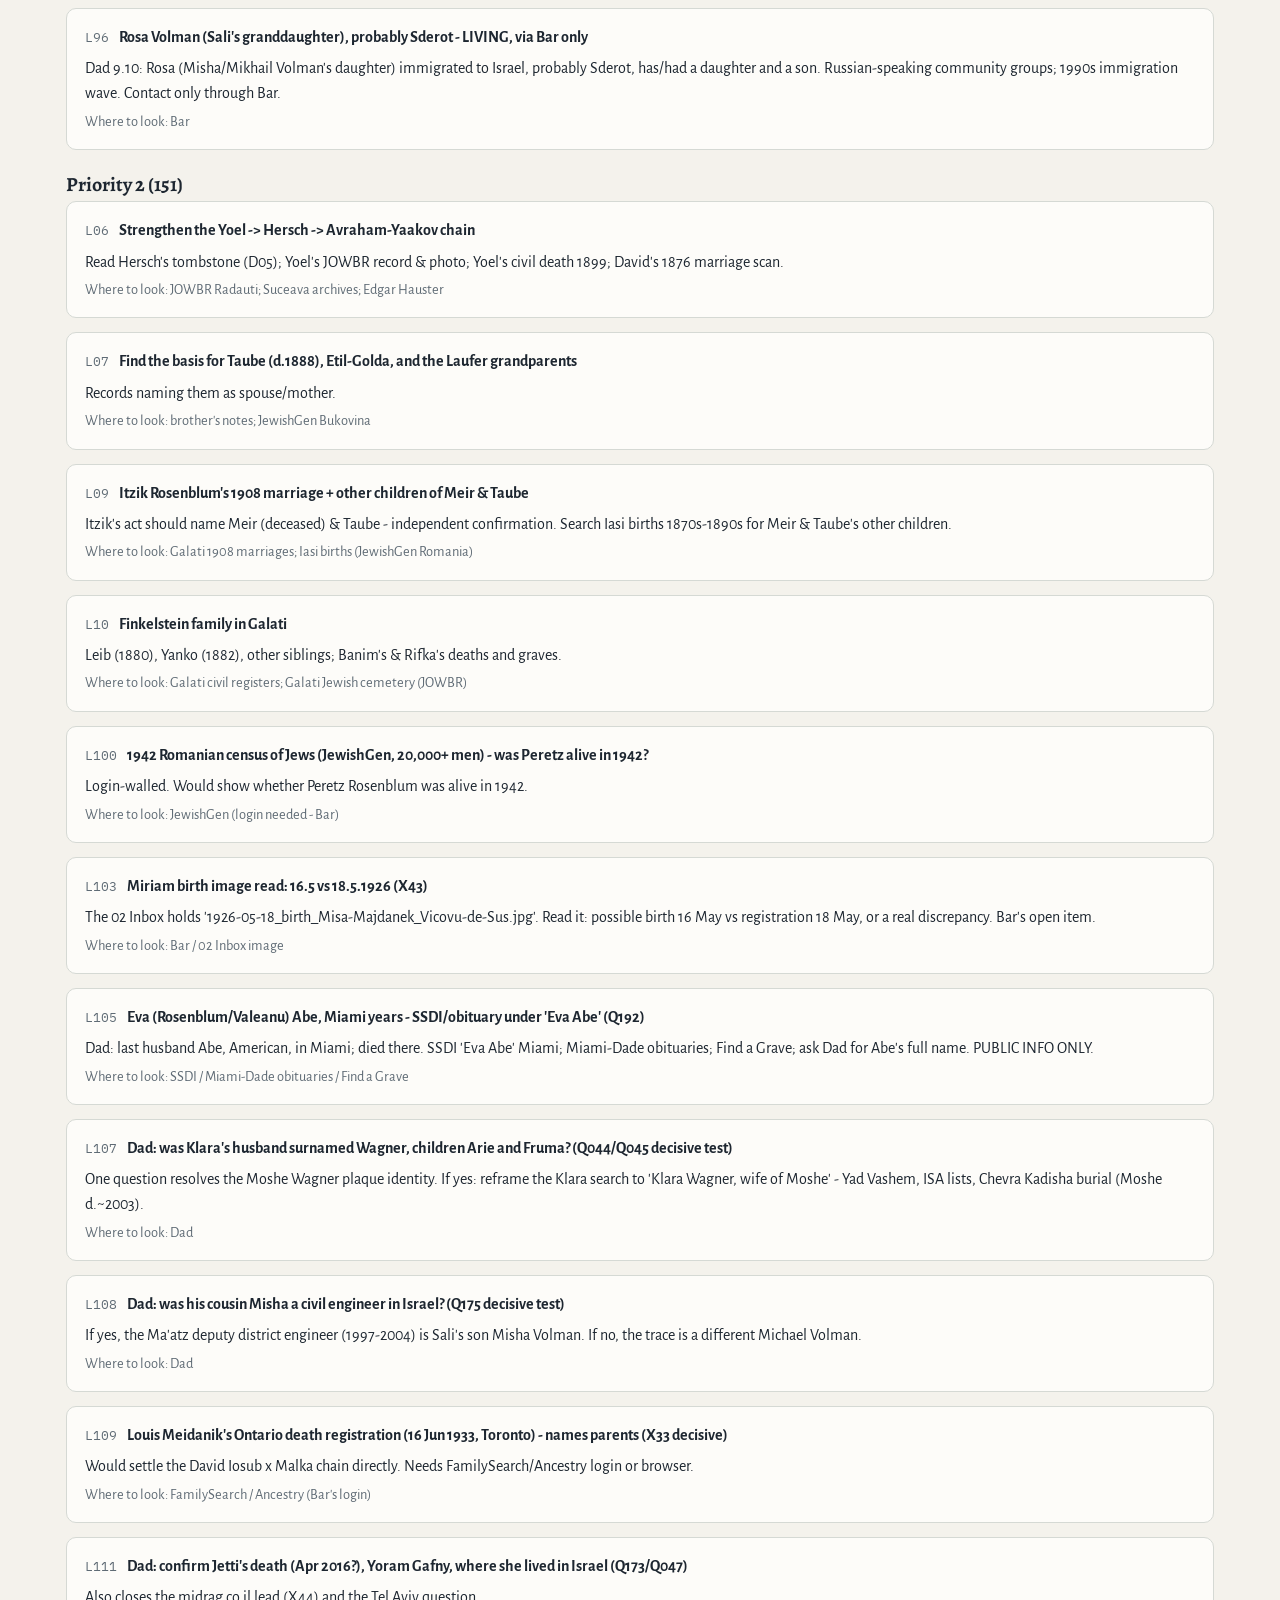
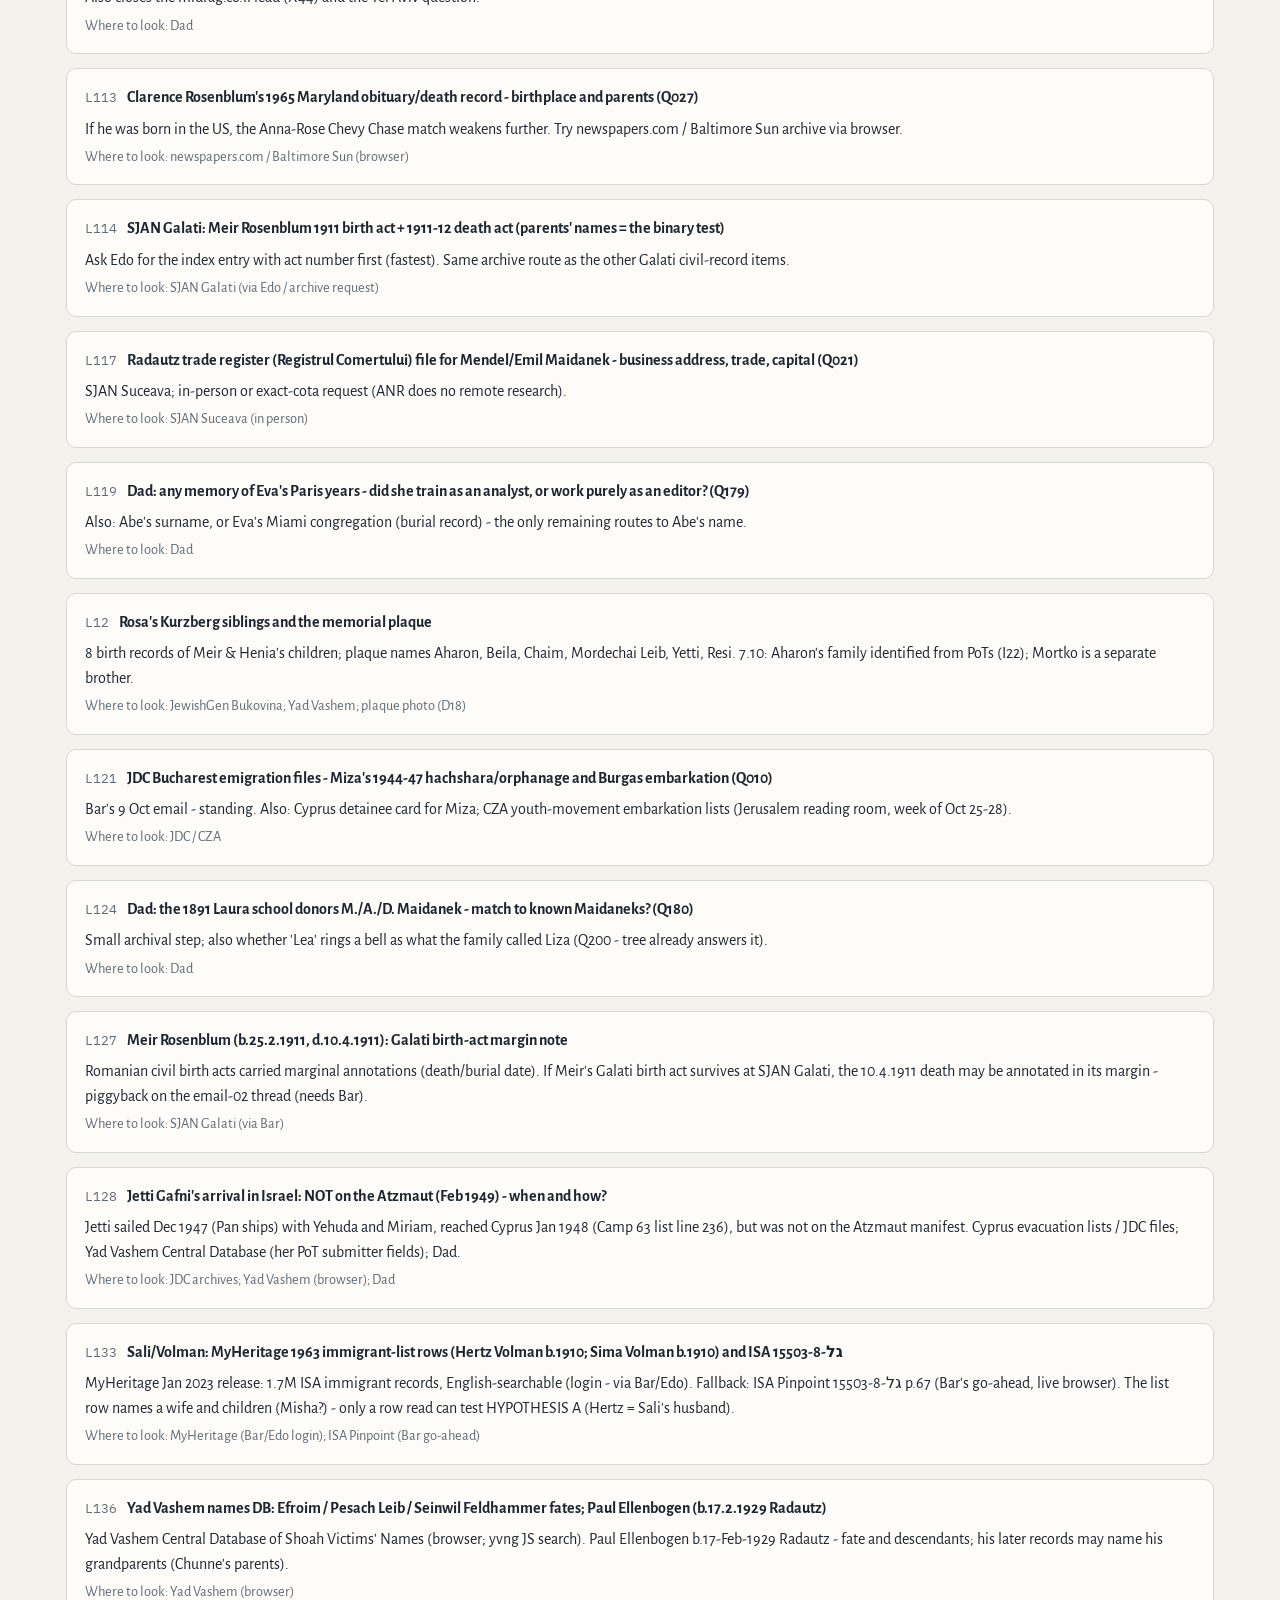
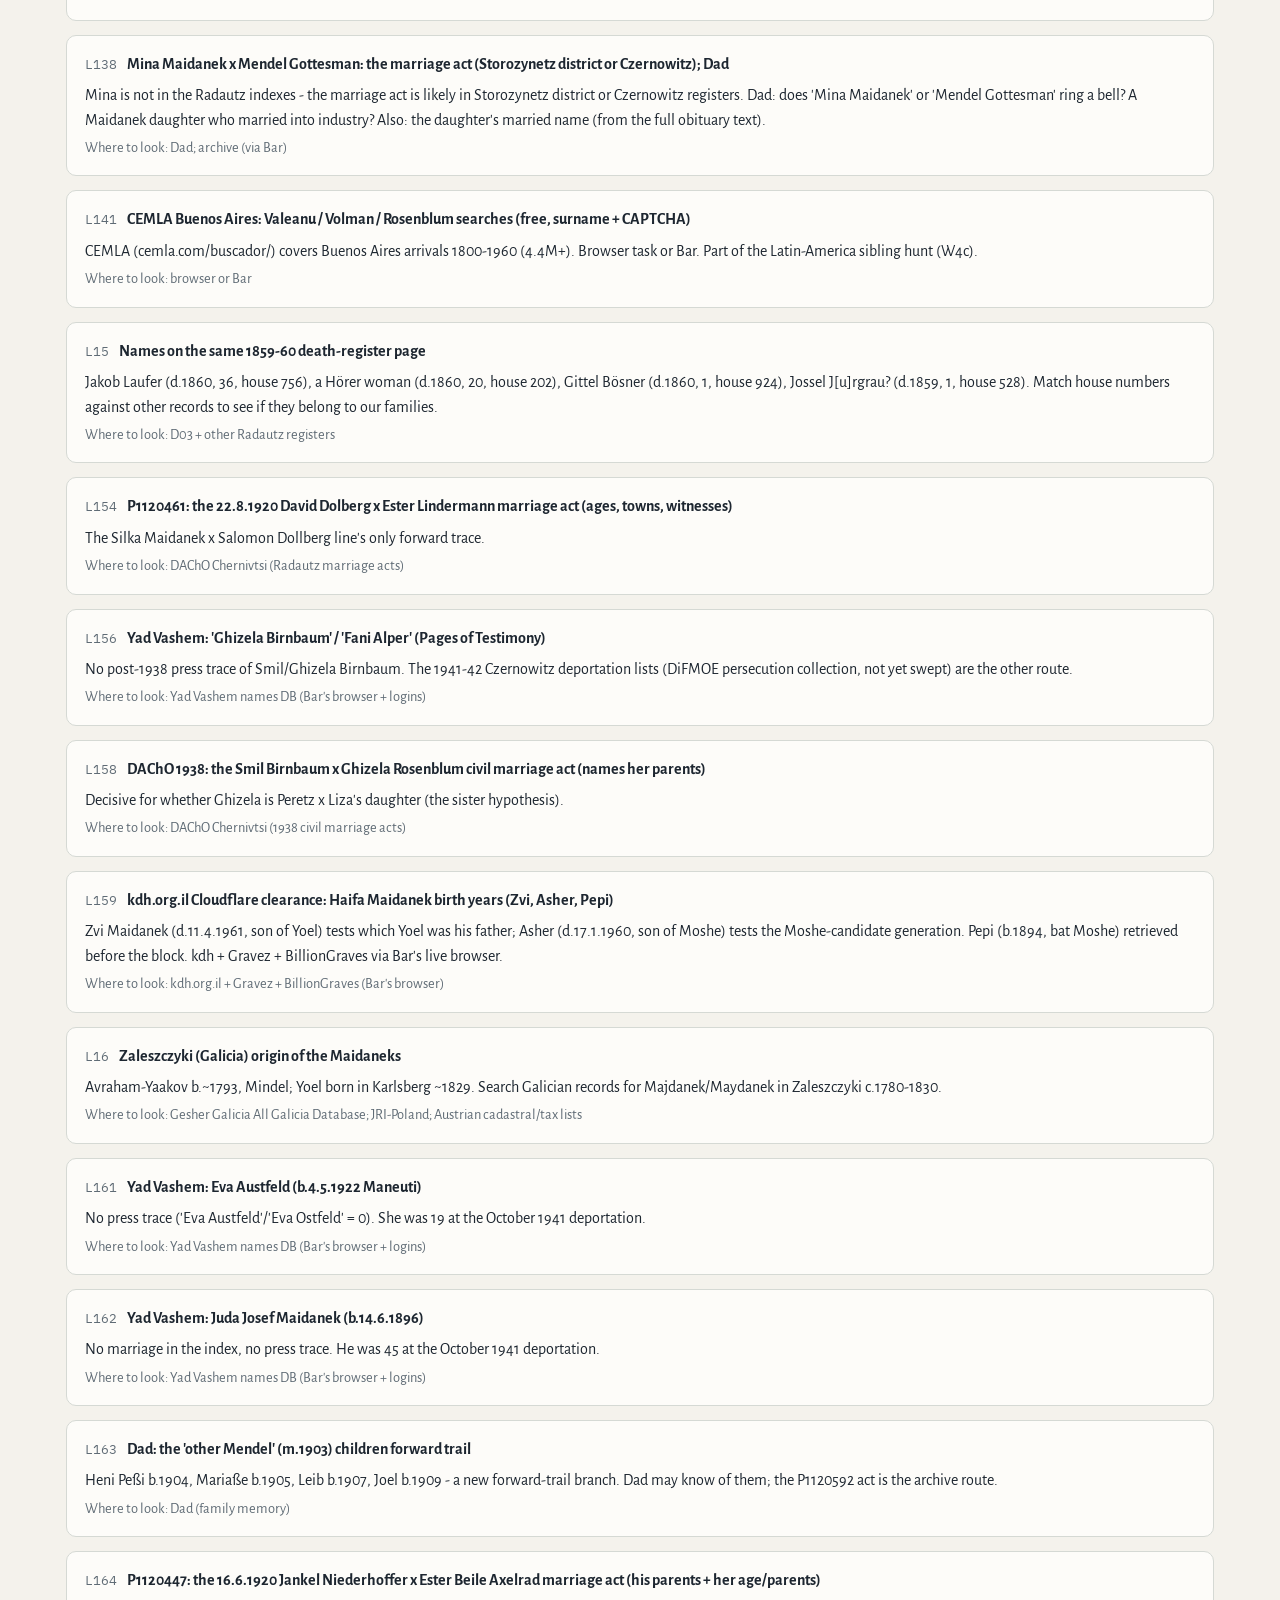
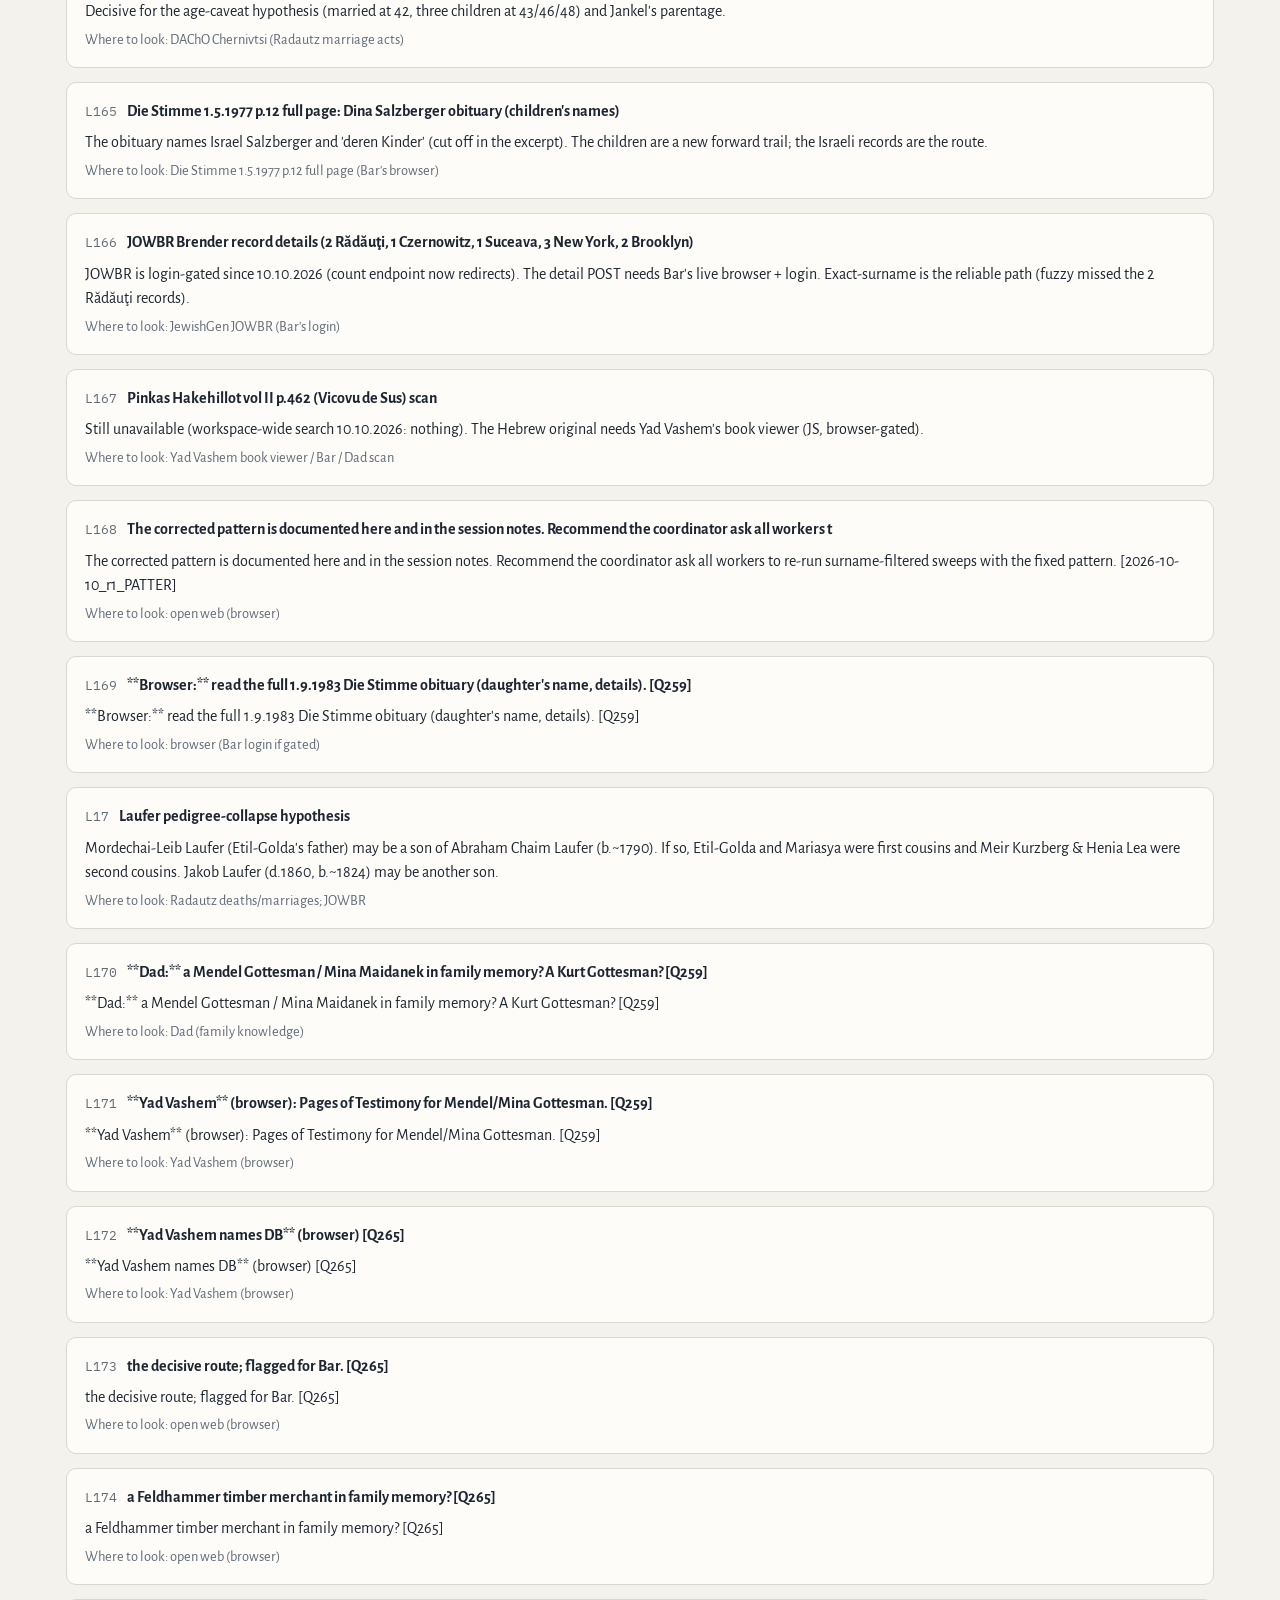
==== commit 3778b557: "Auto-refresh" ====
--- a/next-steps.html
+++ b/next-steps.html
@@ -16,7 +16,7 @@
 <div class="eyebrow">Family Archive &middot; Bukovina, Moldavia, Israel</div>
 <h1>Rosenblum<span class="dash">-</span>Maidanek Roots</h1>
 <p class="sub">The Rosenblum, Maidanek, Kurzberg, Jurgrau and related families - researched fact by fact from civil records, archives and family knowledge.</p>
-<div class="stats"><span><b>1,352</b> people</span><span><b>133</b> record images</span><span><b>591</b> of 1,336 facts confirmed</span><span>Updated 24 Nov 2026</span></div>
+<div class="stats"><span><b>1,352</b> people</span><span><b>133</b> record images</span><span><b>591</b> of 1,336 facts confirmed</span><span>Updated 25 Nov 2026</span></div>
 </div></header>
 <nav class="main" aria-label="Sections"><div class="wrap"><a href="index.html">Family Tree</a><a href="people.html">People</a><a href="records.html">Records</a><a href="report.html">Full Report</a><a href="next-steps.html" aria-current="page">Next Steps</a><a href="plan.html">Plan & Status</a></div></nav>
 <main id="main"><div class="wrap">
@@ -30,7 +30,7 @@
 <footer class="site"><div class="wrap">
 <span>Rosenblum-Maidanek Roots &middot; a family research archive</span>
 <span>Every fact tied to the record it comes from. Living people appear by name and relationship only.</span>
-<span>Updated 24 Nov 2026</span>
+<span>Updated 25 Nov 2026</span>
 </div></footer>
 <script src="assets/js/common.js"></script>
 <script src="assets/js/next.js"></script>
